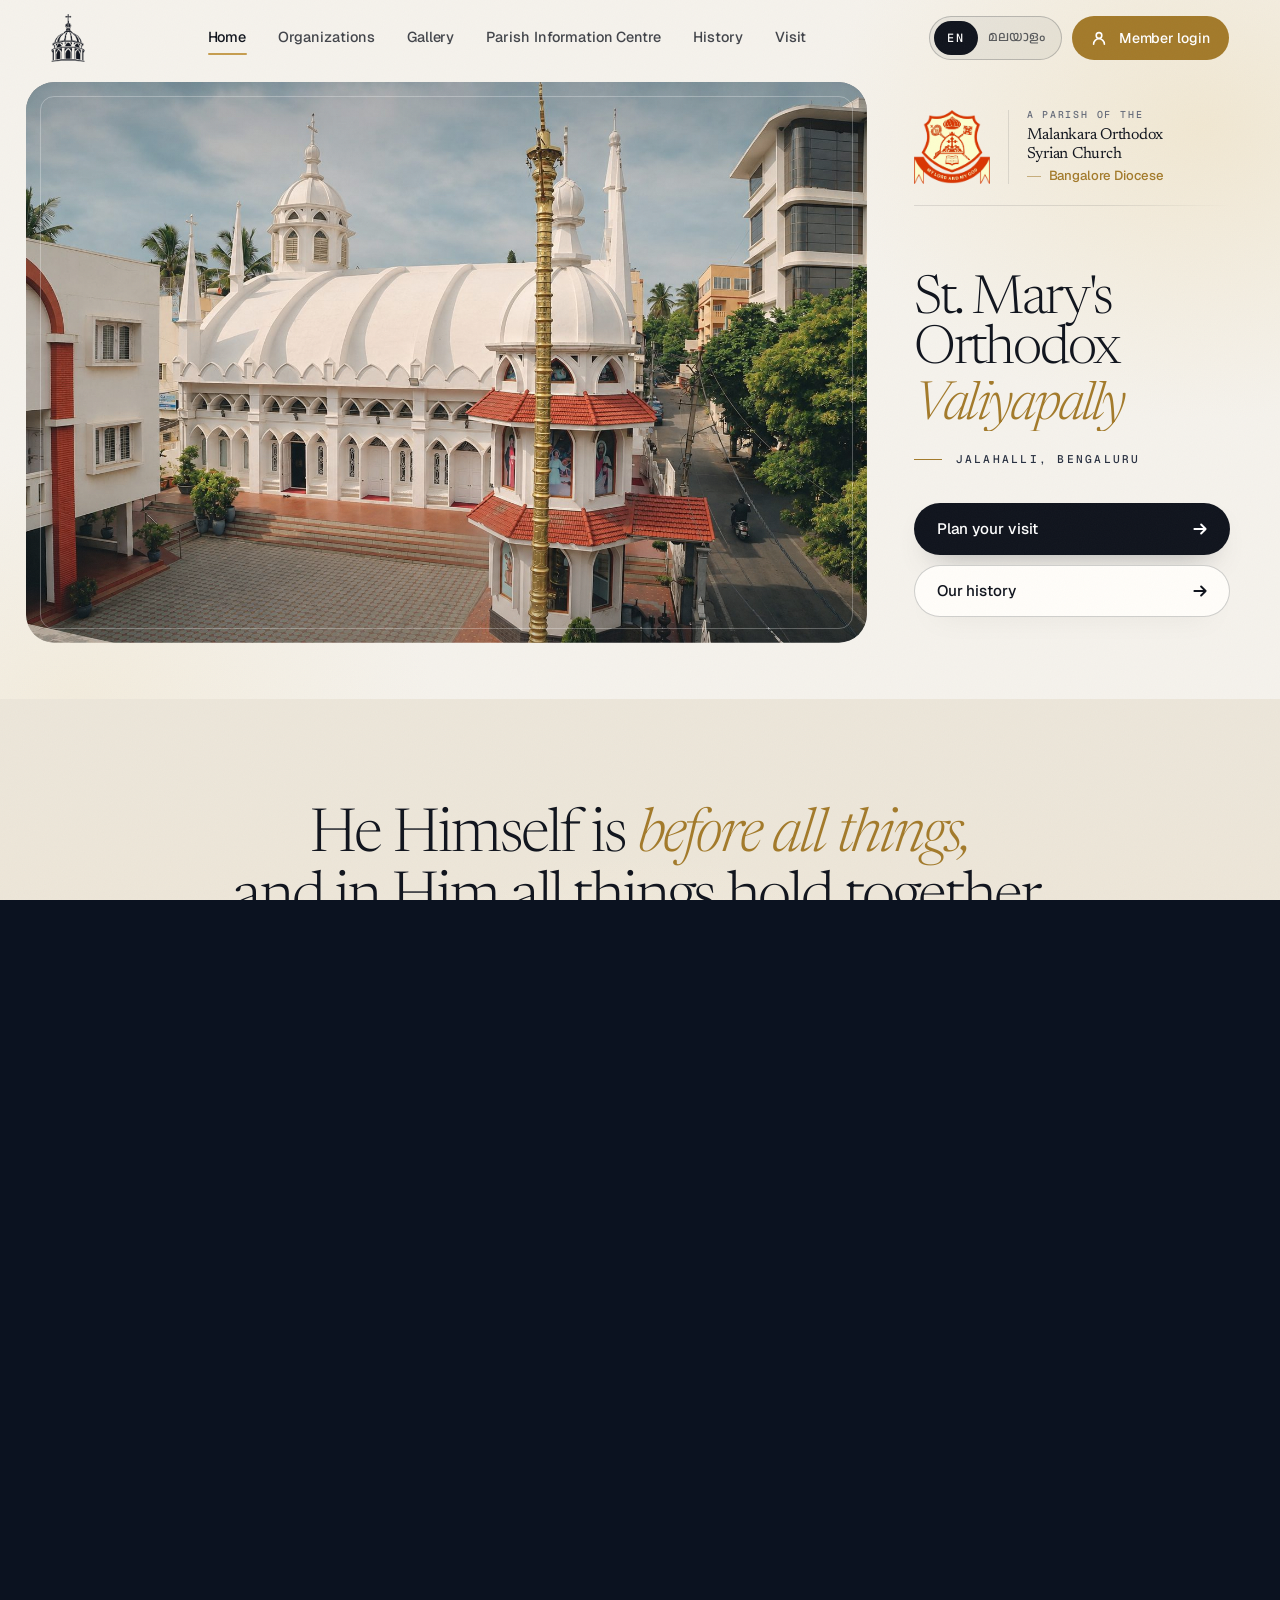
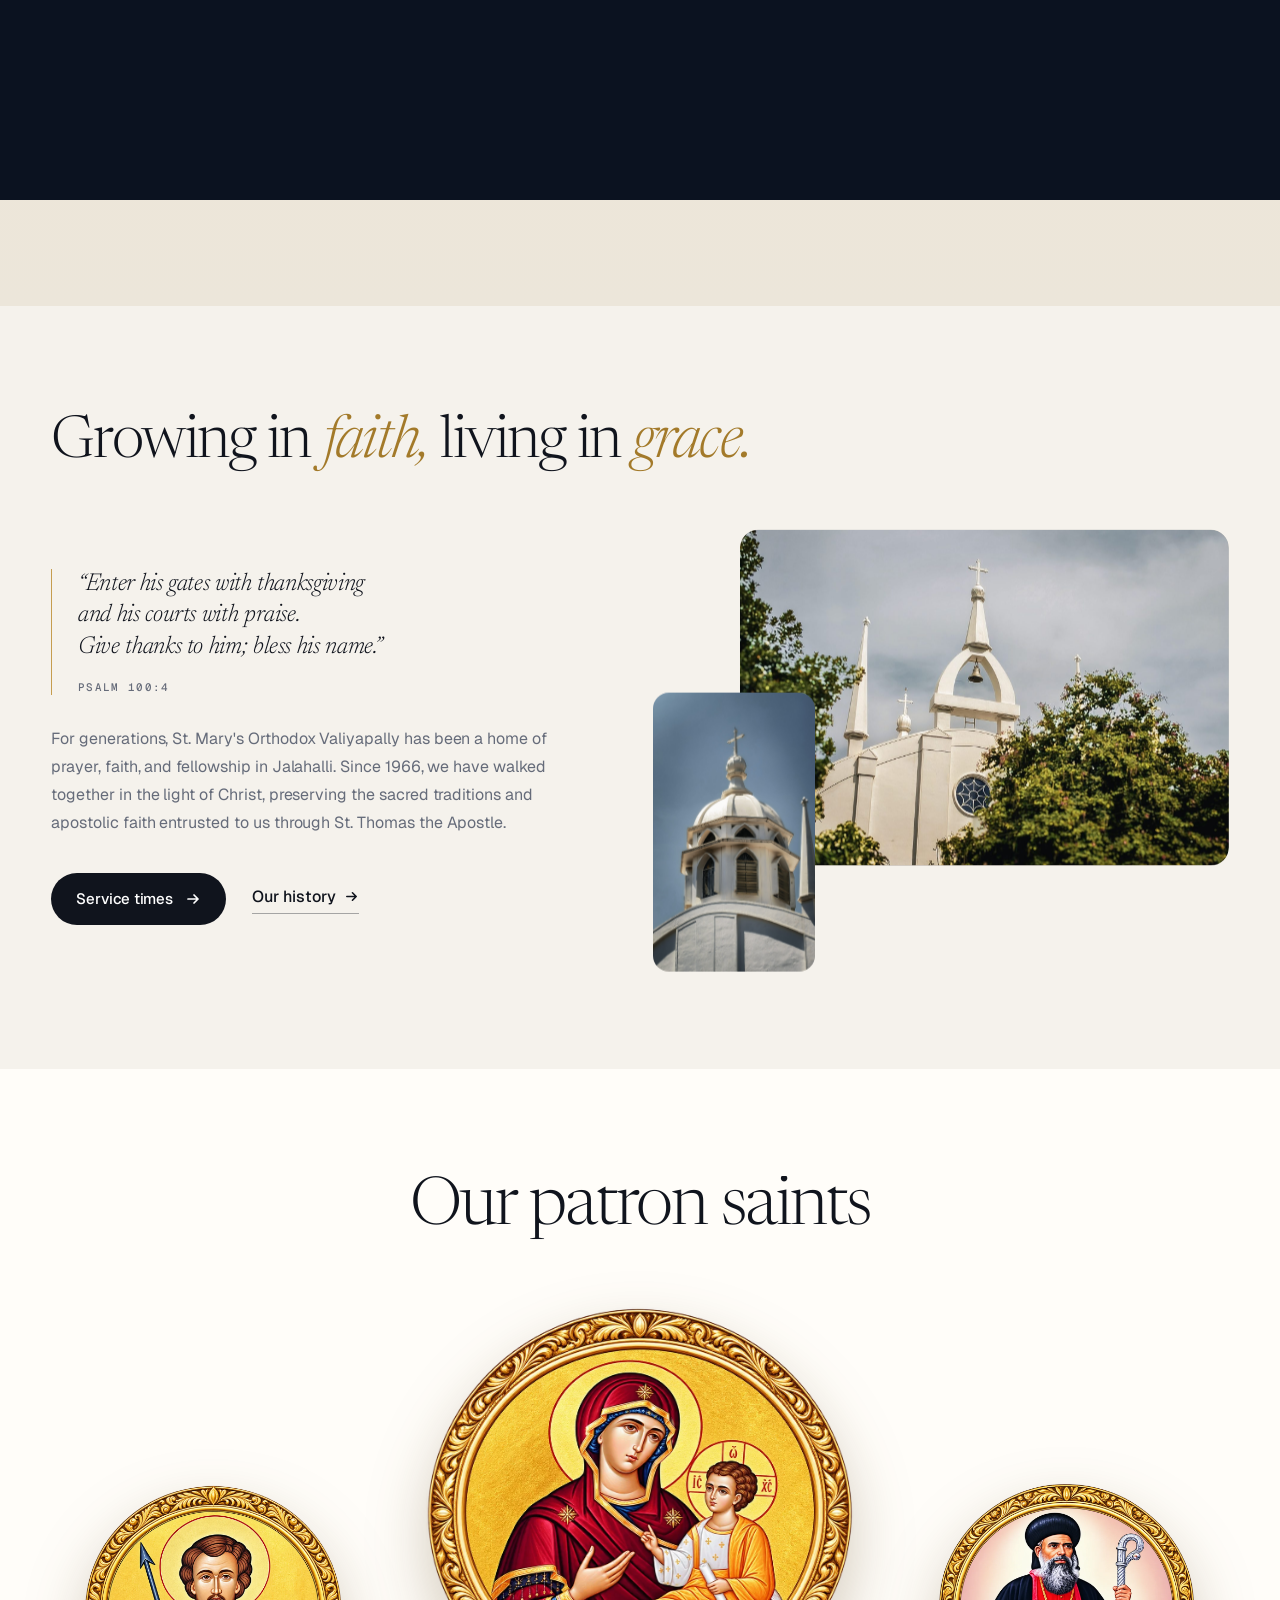
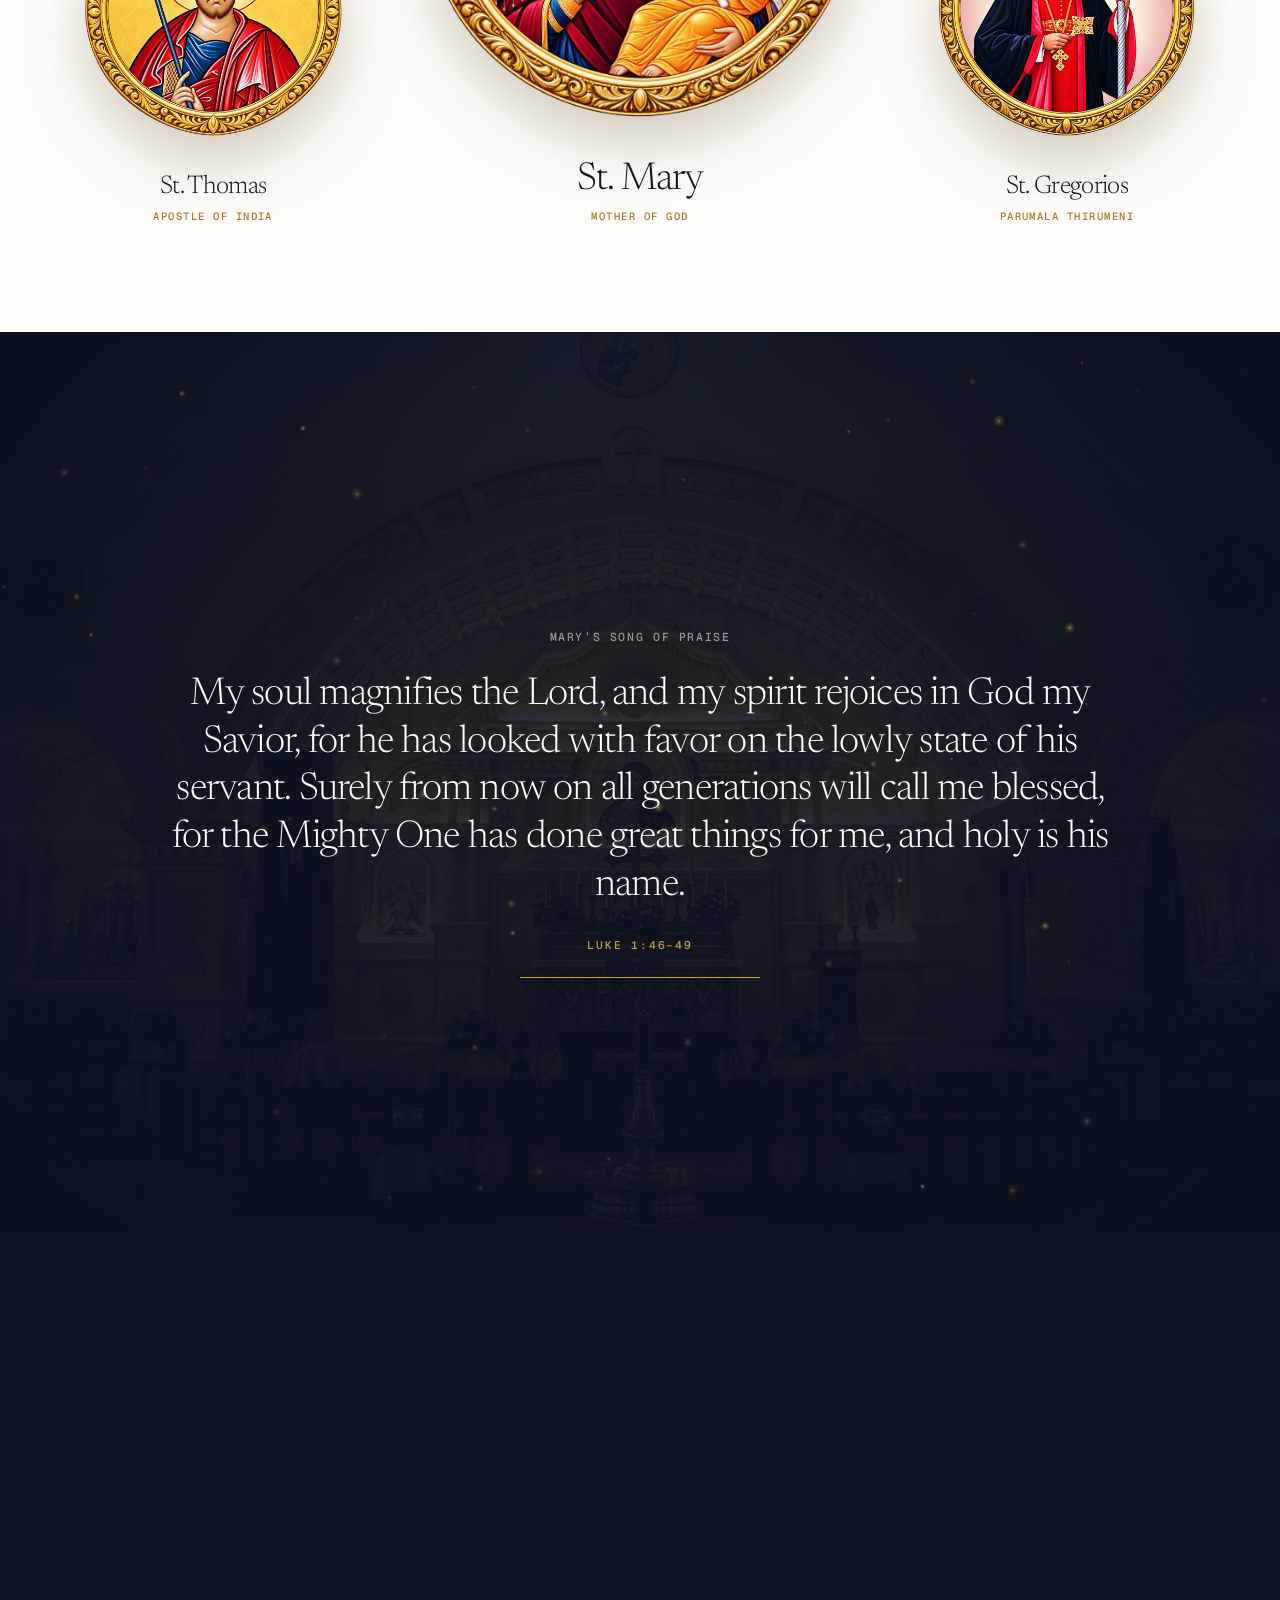
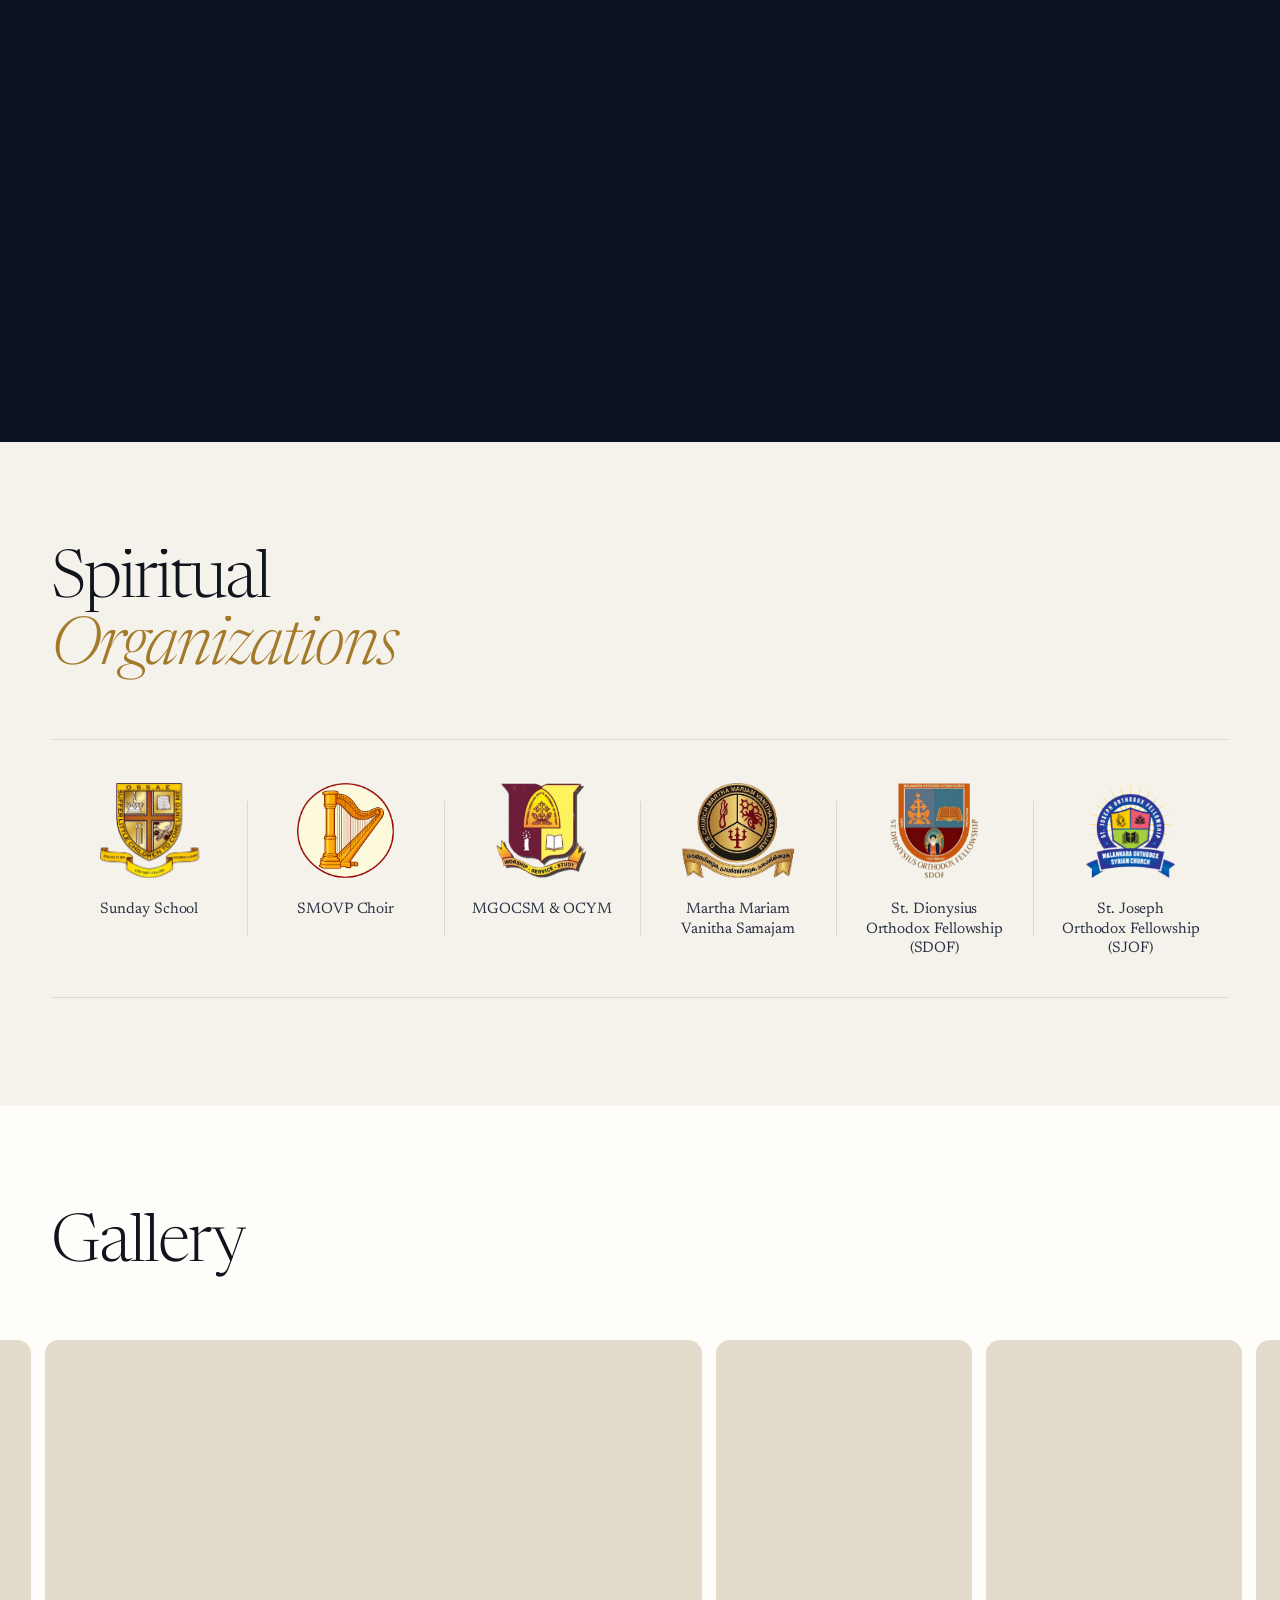
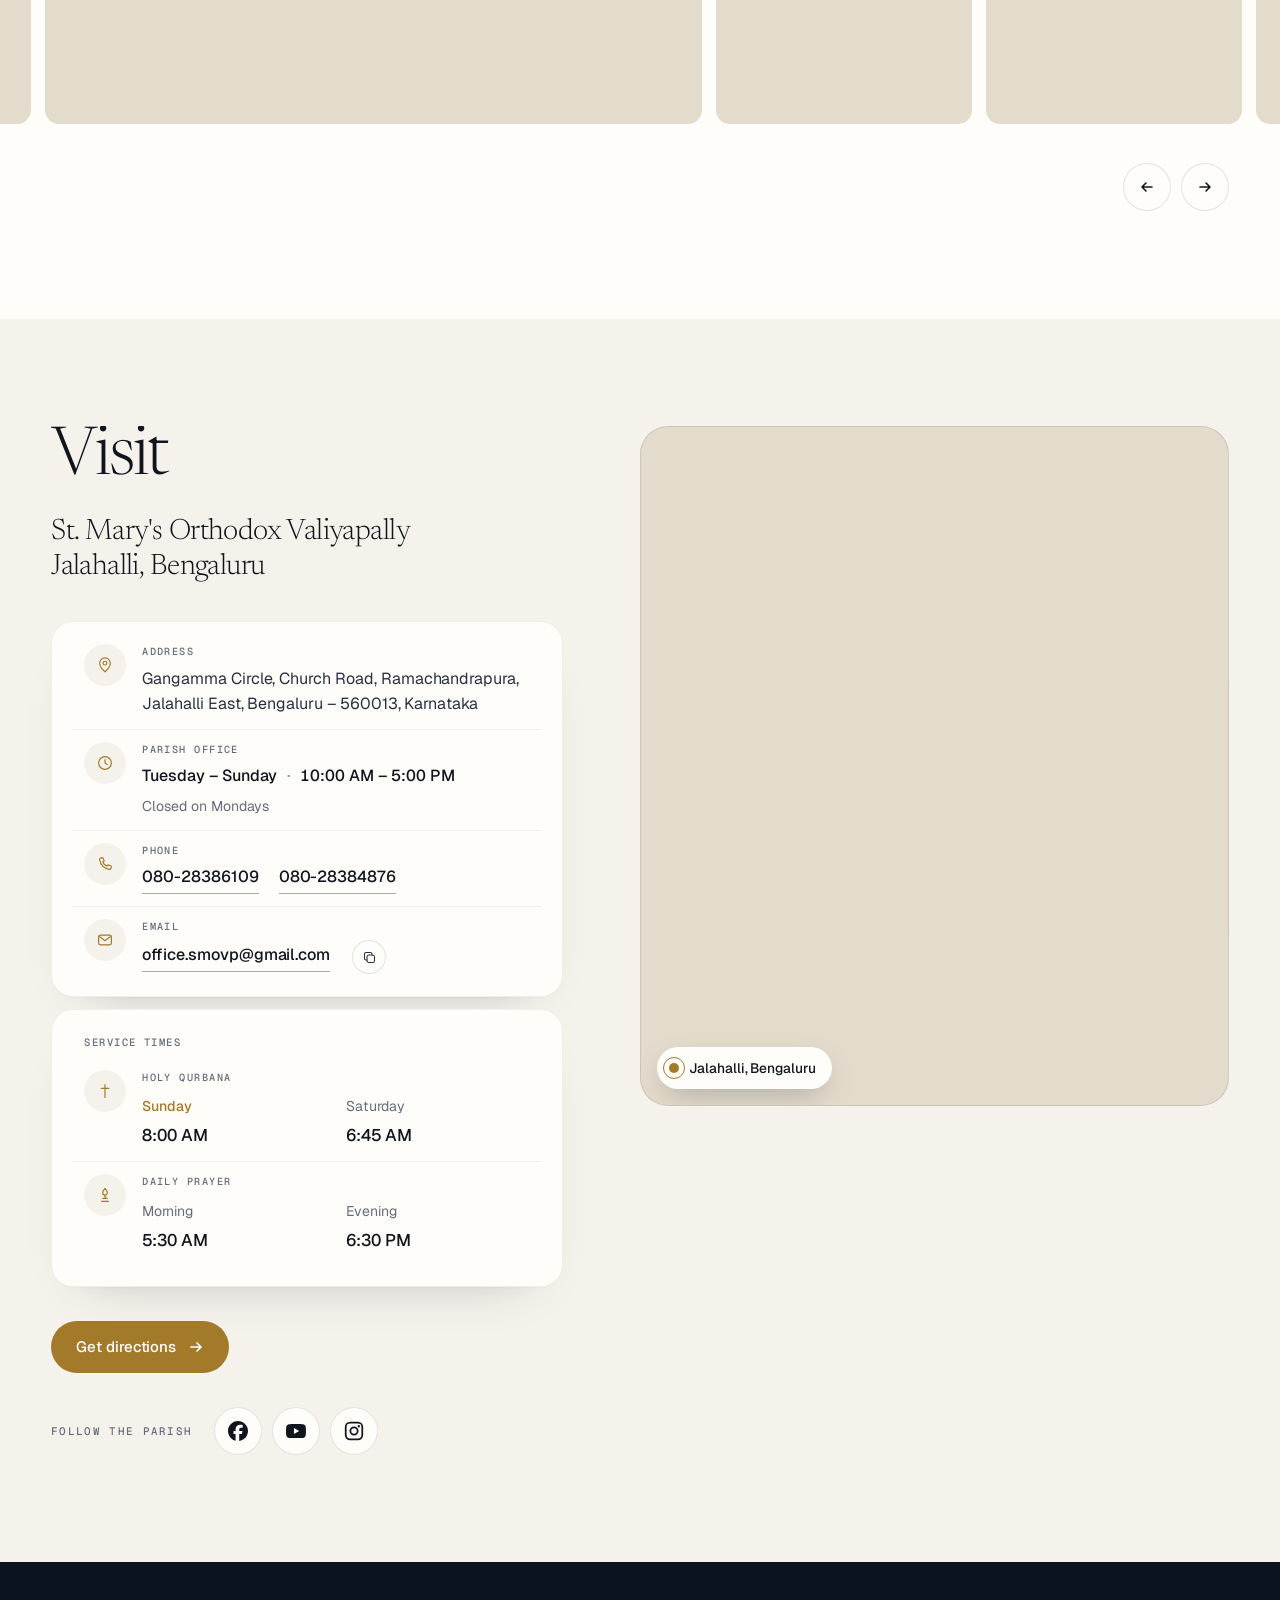
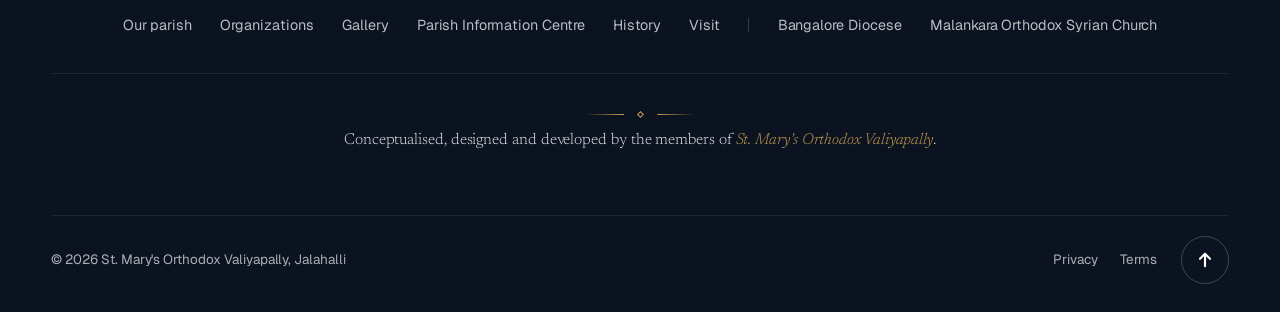
==== index.html @ e66a3d54 "Icons: remove the subtitle under Christ" ====
<!doctype html>
<!--
  ============================================================================
  ST MARY'S ORTHODOX VALIYAPALLY, JALAHALLI  ·  single-file website (v2)
  ============================================================================

  HOW TO EDIT THIS FILE  (search for the @EDIT tags below)

    @EDIT:TIMES         Service times are listed in the Visit section timetable.
    @EDIT:CONTACT       Address, email, map, social links (Visit section + menu).
    @EDIT:LINKS         Footer and gallery links (shown as labels for now: add an href to make one a link).
    @EDIT:PHOTOS        All photographs and icons live in images/. Swap a file or
                        change an <img src="images/...">.
    @EDIT:TRANSLATIONS  Malayalam text lives in the ML dictionary (DATA script).
                        English is written in the HTML. Translated elements carry
                        data-i18n="key".
    @EDIT:TEXT          Headlines, paragraphs and captions (in the HTML).

  LANGUAGE   EN default. The EN / ML switch swaps every [data-i18n] element and
             sets <html lang="ml">. Remembered in localStorage ("smv-lang").
  MOTION     All animation is disabled for visitors who set "reduce motion".
             Nothing on the page depends on motion.
  BACKUP     The previous design is kept as index.backup.html.
  ============================================================================
-->
<html lang="en">
<head>
<meta charset="utf-8">
<meta name="viewport" content="width=device-width, initial-scale=1, viewport-fit=cover">
<title>St. Mary's Orthodox Valiyapally, Jalahalli</title>
<meta name="description" content="St. Mary's Orthodox Valiyapally, Jalahalli, Bengaluru. A parish of the Malankara Orthodox Syrian Church, Bangalore Diocese. Service times, icons, patron saints, organizations, history and how to visit.">
<meta name="theme-color" content="#0b1220">
<meta name="apple-mobile-web-app-capable" content="yes">
<meta name="apple-mobile-web-app-status-bar-style" content="black-translucent">
<link rel="icon" href="favicon.ico?v=6" sizes="any">
<link rel="icon" href="images/favicon.svg?v=6" type="image/svg+xml">
<link rel="icon" href="images/favicon-32.png?v=6" type="image/png" sizes="32x32">
<link rel="icon" href="images/favicon.png?v=6" type="image/png" sizes="192x192">
<link rel="apple-touch-icon" href="images/apple-touch-icon.png?v=6" sizes="180x180">
<link rel="preload" as="image" href="images/hero.jpg" fetchpriority="high">
<link rel="preconnect" href="https://fonts.googleapis.com">
<link rel="preconnect" href="https://fonts.gstatic.com" crossorigin>
<!-- Fonts: Newsreader (display serif) · Geist (interface) · Geist Mono (labels) · Anek Malayalam -->
<link href="https://fonts.googleapis.com/css2?family=Newsreader:ital,opsz,wght@0,6..72,300..600;1,6..72,300..500&family=Geist:wght@300..700&family=Geist+Mono:wght@400;500&family=Anek+Malayalam:wght@300..600&display=swap" rel="stylesheet">
<script>
/* Before paint: JS + motion flags, saved language, safety net for the intro. */
(function () {
  var r = document.documentElement; r.classList.add('js');
  if (!matchMedia('(prefers-reduced-motion: reduce)').matches) r.classList.add('motion');
  if (matchMedia('(hover: hover) and (pointer: fine)').matches) r.classList.add('fine');
  try { if (localStorage.getItem('smv-lang') === 'ml') r.setAttribute('lang', 'ml'); } catch (e) {}
  try { if (sessionStorage.getItem('smv-seen') === '1') r.classList.add('seen'); } catch (e) {}
  setTimeout(function () { r.classList.add('loaded'); }, 3200);
})();
</script>
<style>
/* ==========================================================================
   1. TOKENS
   ========================================================================== */
:root{
  --paper:#f5f2ec; --paper-2:#ece6da; --paper-3:#e3dbcc; --card:#fffdf9;
  --ink:#10141d; --ink-2:#283041; --muted:#666c7a; --faint:#9298a4;
  --line:rgba(16,20,29,.11); --line-2:rgba(16,20,29,.06);
  --navy:#0e1726; --navy-2:#0b1220; --navy-3:#152238;
  --gold:#a37a2a; --gold-2:#c69d4f; --gold-3:#e8d3a1; --gold-4:#f4ead2;
  --serif:'Newsreader','Iowan Old Style',Georgia,serif;
  --sans:'Geist',system-ui,-apple-system,'Segoe UI',Roboto,sans-serif;
  --mono:'Geist Mono',ui-monospace,'SFMono-Regular',Menlo,monospace;
  --ml:'Anek Malayalam','Manjari','Noto Sans Malayalam',sans-serif;
  --g:clamp(20px,4vw,56px);
  --max:1320px;
  --sec:clamp(96px,11vw,160px);
  --r:18px; --r-lg:28px;
  --nav-h:76px;
  --dock-h:0px;
  --safe-b:env(safe-area-inset-bottom,0px);
  --out:cubic-bezier(.16,1,.3,1); --io:cubic-bezier(.77,0,.18,1); --spring:cubic-bezier(.34,1.56,.64,1); --soft:cubic-bezier(.4,0,.2,1);
}

/* ==========================================================================
   2. BASE
   ========================================================================== */
*,*::before,*::after{box-sizing:border-box}
html{-webkit-text-size-adjust:100%; -webkit-tap-highlight-color:transparent; scroll-padding-top:calc(var(--nav-h) + 16px)}
body{margin:0; background:var(--paper); color:var(--ink); font:400 1rem/1.62 var(--sans); letter-spacing:-.003em; -webkit-font-smoothing:antialiased; -moz-osx-font-smoothing:grayscale; text-rendering:optimizeLegibility; overflow-x:clip}
body::after{content:""; position:fixed; inset:0; z-index:900; pointer-events:none; opacity:.03;
  background-image:url("data:image/svg+xml;utf8,<svg xmlns='http://www.w3.org/2000/svg' width='180' height='180'><filter id='n'><feTurbulence type='fractalNoise' baseFrequency='.85' numOctaves='2' stitchTiles='stitch'/></filter><rect width='100%' height='100%' filter='url(%23n)'/></svg>")}
@media (max-width:860px), (pointer:coarse){ body::after{display:none} }
img{display:block; max-width:100%}
a{color:inherit; text-decoration:none}
button{font:inherit; color:inherit; -webkit-tap-highlight-color:transparent}
h1,h2,h3,h4,p,figure,blockquote,dl,dd{margin:0}
ul,ol{margin:0; padding:0; list-style:none}
:focus-visible{outline:2px solid var(--gold-2); outline-offset:4px; border-radius:8px}
::selection{background:var(--gold-3); color:var(--ink)}
.sr{position:absolute; width:1px; height:1px; overflow:hidden; clip:rect(0 0 0 0); white-space:nowrap}
.skip{position:fixed; left:16px; top:-80px; z-index:1000; background:var(--ink); color:#fff; padding:12px 18px; border-radius:12px; font-weight:500}
.skip:focus{top:16px}
.wrap{max-width:var(--max); margin:0 auto; padding:0 var(--g)}
.sec{padding:var(--sec) 0; position:relative; scroll-margin-top:var(--nav-h)}
@media (max-width:640px){ :root{--sec:76px} }
h1,h2,h3{text-wrap:balance} p{text-wrap:pretty}
html{scrollbar-width:thin; scrollbar-color:rgba(16,20,29,.28) transparent}
::-webkit-scrollbar{width:10px; height:10px}
::-webkit-scrollbar-thumb{background:rgba(16,20,29,.22); border-radius:10px; border:3px solid transparent; background-clip:padding-box}
::-webkit-scrollbar-track{background:transparent}

/* Malayalam */
html[lang="ml"] [data-i18n]{font-family:var(--ml); letter-spacing:0}
html[lang="ml"] .h2,html[lang="ml"] .statement,html[lang="ml"] .verse,html[lang="ml"] .hero-title,html[lang="ml"] .hh-title{font-family:var(--ml); font-weight:500; line-height:1.22; letter-spacing:-.005em}
html[lang="ml"] .h2{font-size:clamp(2rem,4.2vw,3.6rem)}
html[lang="ml"] .statement{font-size:clamp(1.8rem,4vw,3.4rem); max-width:26ch}
html[lang="ml"] p,html[lang="ml"] .btn{line-height:1.7}
html[lang="ml"] .eyebrow,html[lang="ml"] .mono-l{letter-spacing:0; text-transform:none; font-size:.92rem}

/* ==========================================================================
   3. TYPE
   ========================================================================== */
.eyebrow{display:inline-flex; align-items:center; gap:14px; font:500 .72rem/1 var(--mono); letter-spacing:.14em; text-transform:uppercase; color:var(--muted)}
.eyebrow .idx{color:var(--gold); font-feature-settings:"tnum"}
.eyebrow .idx::after{content:""; display:inline-block; width:28px; height:1px; margin-left:14px; vertical-align:middle; background:currentColor; opacity:.6; transform-origin:0 50%}
.motion .eyebrow.rv .idx::after{transform:scaleX(0); transition:transform 1.1s var(--out) .25s}
.motion .eyebrow.rv.in .idx::after{transform:none}
.mono-l{font:500 .7rem/1.2 var(--mono); letter-spacing:.14em; text-transform:uppercase}
.h2{font-family:var(--serif); font-weight:300; font-size:clamp(2.4rem,5.2vw,4.8rem); line-height:1; letter-spacing:-.03em; margin-top:22px; font-optical-sizing:auto}
.h2 em,.statement em{font-style:italic; font-weight:300; color:var(--gold)}
html[lang="ml"] .h2 em{font-style:normal}
html[lang="ml"] .side-of{display:none}
.lead{font-size:clamp(1.04rem,1.2vw,1.14rem); line-height:1.7; color:var(--muted); max-width:50ch}
.head{display:grid; grid-template-columns:1.2fr 1fr; gap:24px 72px; align-items:end; margin-bottom:clamp(44px,5vw,72px)}
@media (max-width:860px){ .head{grid-template-columns:1fr} }

/* masked lines */
.lines .ln{display:block; overflow:hidden; padding-bottom:.12em; margin-bottom:-.12em}
.lines .ln > span{display:block}
.motion .lines .ln > span{transform:translate3d(0,112%,0); transition:transform 1.25s var(--out); transition-delay:calc(var(--i,0) * .09s + var(--d,0s))}
.motion .lines.in .ln > span{transform:none}

/* ==========================================================================
   4. BUTTONS, LINKS, RIPPLE
   ========================================================================== */
.btn{position:relative; display:inline-flex; align-items:center; justify-content:center; gap:12px; height:52px; padding:0 24px; border-radius:999px; border:1px solid transparent; font:500 .94rem/1 var(--sans); letter-spacing:-.005em; cursor:pointer; white-space:nowrap; isolation:isolate; overflow:hidden; user-select:none; -webkit-user-select:none;
  transition:color .25s ease, border-color .25s ease, background-color .25s ease, box-shadow .3s ease, transform .2s ease}
.btn:focus-visible{outline:2px solid var(--gold); outline-offset:3px}
.btn:active{transform:translateY(1px)}
.btn .ar{position:relative; width:16px; height:16px; flex:none}
.btn .ar svg{position:absolute; inset:0; width:16px; height:16px; fill:none; stroke:currentColor; stroke-width:1.7; stroke-linecap:round; stroke-linejoin:round; transition:transform .3s ease}
.btn .ar svg + svg{display:none}
.fine .btn:hover .ar svg{transform:translateX(3px)}
.btn-ink{background:var(--ink); color:#fff}
.fine .btn-ink:hover{background:#262c39}
.btn-gold{background:var(--gold); color:#fff}
.fine .btn-gold:hover{background:#8f6a22}
.btn-line{border-color:rgba(16,20,29,.2); color:var(--ink)}
.fine .btn-line:hover{border-color:var(--ink); background:rgba(16,20,29,.04)}
.btn-glass{background:rgba(255,255,255,.1); border-color:rgba(255,255,255,.3); color:#fff}
.fine .btn-glass:hover{background:rgba(255,255,255,.18); border-color:rgba(255,255,255,.55)}
.btn-white{background:#fff; color:var(--ink)}
.fine .btn-white:hover{background:#efe9df}
.ico{width:16px; height:16px; fill:none; stroke:currentColor; stroke-width:1.6; stroke-linecap:round; stroke-linejoin:round; flex:none}
.link{position:relative; display:inline-flex; align-items:center; gap:8px; font-weight:500; padding-bottom:4px}
.link::after{content:""; position:absolute; left:0; right:0; bottom:0; height:1px; background:currentColor; opacity:.35; transition:opacity .4s}
.link::before{content:""; position:absolute; left:0; right:0; bottom:0; height:1px; background:currentColor; transform:scaleX(0); transform-origin:100% 50%; transition:transform .65s var(--out); z-index:1}
.fine .link:hover::before{transform:scaleX(1); transform-origin:0 50%}
.link svg{width:15px; height:15px; fill:none; stroke:currentColor; stroke-width:1.7; stroke-linecap:round; stroke-linejoin:round; transition:transform .5s var(--out)}
.fine .link:hover svg{transform:translateX(4px)}
/* touch ripple */
.rip{position:absolute; left:0; top:0; width:12px; height:12px; margin:-6px 0 0 -6px; border-radius:50%; background:currentColor; opacity:.22; pointer-events:none; z-index:0; animation:rip .7s var(--out) forwards}
@keyframes rip{to{transform:scale(var(--rs,30)); opacity:0}}

/* ==========================================================================
   5. REVEALS
   ========================================================================== */
.motion .rv{opacity:0; transform:translate3d(0,28px,0); transition:opacity 1s var(--out), transform 1.2s var(--out); transition-delay:var(--d,0s)}
.motion .rv.in{opacity:1; transform:none}
.motion .ri{clip-path:inset(14% 8% 0 8% round var(--r)); transition:clip-path 1.6s var(--io); transition-delay:var(--d,0s)}
.motion .ri img{transform:scale(1.22); transition:transform 2s var(--out); transition-delay:var(--d,0s)}
.motion .ri.in{clip-path:inset(0 0 0 0 round var(--r))}
.motion .ri.in img{transform:none}

/* ==========================================================================
   6. INTRO  (logo, counter, curtain lifts with a curved edge)
   ========================================================================== */
.intro{display:none}
.motion .intro{display:grid; place-items:center; position:fixed; inset:0; z-index:950; color:#fff; background:var(--navy-2); transition:transform 1.15s var(--io), border-radius 1.15s var(--io); border-radius:0 0 0 0 / 0 0 0 0}
.seen .intro{display:none !important}
.intro.out,.motion.loaded .intro{transform:translateY(-104%); border-radius:0 0 50% 50% / 0 0 14vh 14vh; pointer-events:none}
.intro.gone{display:none}
.in-box{display:grid; justify-items:center; gap:28px; width:min(300px,62vw); transition:opacity .5s var(--out), transform .9s var(--io)}
.intro.out .in-box,.loaded .intro .in-box{opacity:0; transform:translateY(-40px)}
.in-box img{width:100%; height:auto; opacity:0; transform:translateY(14px); animation:inLogo 1.1s var(--out) .1s forwards}
@keyframes inLogo{to{opacity:1; transform:none; filter:none}}
.in-meta{display:flex; justify-content:space-between; width:100%; font:500 .7rem/1 var(--mono); letter-spacing:.16em; text-transform:uppercase; color:rgba(255,255,255,.5)}
.in-bar{position:relative; width:100%; height:1px; background:rgba(255,255,255,.14); overflow:hidden}
.in-bar i{position:absolute; inset:0; background:var(--gold-2); transform-origin:0 50%; transform:scaleX(var(--ip,0))}

/* ==========================================================================
   7. TOP NAV
   ========================================================================== */
.nav{position:fixed; inset:0 0 auto 0; z-index:200; height:var(--nav-h); color:#fff; transition:transform .75s var(--io), color .5s var(--out)}
.nav-bg{position:absolute; inset:0; background:rgba(245,242,236,.78); backdrop-filter:blur(14px) saturate(1.5); -webkit-backdrop-filter:blur(14px) saturate(1.5); box-shadow:0 1px 0 var(--line); opacity:0; transition:opacity .5s var(--out), background-color .5s var(--out), box-shadow .5s}
.nav.solid{color:var(--ink)} .nav.solid .nav-bg{opacity:1}
.nav.solid.bare .nav-bg{opacity:0; box-shadow:none}
.nav.dark{color:#fff} .nav.dark .nav-bg{opacity:1; background:rgba(11,18,32,.72); box-shadow:0 1px 0 rgba(255,255,255,.07)}
.nav.hide{transform:translateY(-102%)}
.nav::after{content:""; position:absolute; inset:0 0 -40px; z-index:-1; pointer-events:none; background:linear-gradient(180deg,rgba(6,10,18,.5),rgba(6,10,18,0)); transition:opacity .5s}
.nav.solid::after,.nav.dark::after{opacity:0}
.nav-in{position:relative; max-width:1680px; height:100%; margin:0 auto; padding:0 var(--g); display:flex; align-items:center; justify-content:space-between; gap:24px}
.brand{position:relative; display:block; line-height:0; flex:none}
.brand img{height:46px; width:auto; transition:opacity .5s var(--out), transform .8s var(--out)}
.fine .brand:hover img{transform:scale(1.03)}
.brand .lg-dark{position:absolute; left:0; top:0; opacity:0}
.nav.solid .brand .lg-dark{opacity:1} .nav.solid .brand .lg-light{opacity:0}
.links{position:relative; display:flex; align-items:center; gap:4px; height:46px}
.links a{position:relative; display:flex; align-items:center; height:100%; padding:0 14px; font-size:.9rem; font-weight:500; opacity:.78; transition:opacity .3s; white-space:nowrap}
.links a:hover,.links a.active{opacity:1}
.links .bar{position:absolute; bottom:6px; height:2px; border-radius:2px; background:var(--gold-2); left:0; width:0; opacity:0; transition:left .6s var(--out), width .6s var(--out), opacity .4s; pointer-events:none}
.links .bar.on{opacity:1}
.nav-cta{display:flex; align-items:center; gap:10px}
.nav .btn{height:44px; padding:0 18px; font-size:.88rem}
.nav:not(.solid) .btn-line{border-color:rgba(255,255,255,.4); color:#fff; --fill:#fff}
.fine .nav:not(.solid) .btn-line:hover{color:var(--ink)}
.nav:not(.solid):not(.dark) .btn-gold{background:rgba(255,255,255,.14); border-color:rgba(255,255,255,.35); backdrop-filter:blur(12px); -webkit-backdrop-filter:blur(12px); --fill:#fff}
.fine .nav:not(.solid):not(.dark) .btn-gold:hover{color:var(--ink)}
/* language switch */
.lang{position:relative; display:inline-flex; height:44px; padding:4px; border-radius:999px; border:1px solid color-mix(in srgb,currentColor 22%,transparent); background:color-mix(in srgb,currentColor 5%,transparent); isolation:isolate; flex:none}
.lang button{position:relative; z-index:1; min-width:44px; padding:0 12px; border:0; background:none; border-radius:999px; cursor:pointer; font:500 .74rem/1 var(--mono); letter-spacing:.1em; opacity:.66; transition:opacity .3s, color .4s}
.lang button[aria-pressed="true"]{opacity:1; color:#fff}
.lang button.ml{font-family:var(--ml); letter-spacing:0; font-size:.86rem; padding:0 12px 0 10px}
.lang i{position:absolute; top:4px; bottom:4px; left:var(--tl,4px); width:var(--tw,44px); border-radius:999px; background:var(--ink); transition:left .55s var(--spring), width .55s var(--spring)}
.nav:not(.solid) .lang i,.sheet .lang i{background:var(--gold)}
.menu-btn{display:none; width:44px; height:44px; border-radius:50%; border:1px solid color-mix(in srgb,currentColor 30%,transparent); background:none; cursor:pointer; position:relative; flex:none}
.menu-btn i,.menu-btn i::before{position:absolute; left:50%; width:16px; height:1.5px; background:currentColor; margin-left:-8px; transition:transform .5s var(--out), top .5s var(--out)}
.menu-btn i{top:18px} .menu-btn i::before{content:""; top:6px; left:0; margin:0}
.mb-t{display:none}
.sheet-open .menu-btn i{top:21px; transform:rotate(45deg)} .sheet-open .menu-btn i::before{top:0; transform:rotate(-90deg)}
.prog{position:fixed; left:0; top:0; z-index:210; height:2px; width:100%; background:var(--gold-2); transform-origin:0 50%; transform:scaleX(0); pointer-events:none}
@media (max-width:1080px){ .links{display:none} .menu-btn{display:block} }

/* ==========================================================================
   8. MOBILE DOCK  (app-style tab bar) + SHEET MENU
   ========================================================================== */
.dock{display:none}
@media (max-width:760px){
  :root{--nav-h:62px; --dock-h:0px}
  .brand img{height:34px}
  .nav .nav-login{display:none !important}
  .dock{display:none !important}
  /* the More pill: same height and glass as the language switch beside it */
  .menu-btn{display:inline-flex; align-items:center; width:auto; height:38px; padding:0 15px 0 38px; border-radius:999px; border:1px solid color-mix(in srgb,currentColor 22%,transparent); background:color-mix(in srgb,currentColor 7%,transparent); color:inherit; transition:background-color .3s, border-color .3s, transform .2s}
  .menu-btn:active{transform:scale(.96)}
  .menu-btn i{left:14px; margin-left:0; top:15px; width:15px} .menu-btn i::before{width:10px}
  .sheet-open .menu-btn i{top:18px} .sheet-open .menu-btn i::before{width:15px}
  .mb-t{display:block; font:500 .74rem/1 var(--sans); letter-spacing:.02em}
  html[lang="ml"] .mb-t{font-family:var(--ml); font-size:.8rem}
  .nav-cta{gap:8px}
  .hs-acts .hs-hist{display:none}
  .hs-acts .hs-login{display:inline-flex}
  .hs-login .ico{width:18px; height:18px}
  .nav .lang{height:38px; padding:3px} .nav .lang button{min-width:38px; padding:0 9px} .nav .lang i{top:3px; bottom:3px}
  .dock{position:fixed; left:10px; right:10px; bottom:calc(10px + var(--safe-b)); z-index:220; display:grid; grid-template-columns:repeat(5,1fr); height:62px; padding:5px; border-radius:22px; color:#fff;
    background:rgba(11,18,32,.84); border:1px solid rgba(255,255,255,.08); box-shadow:0 20px 50px -18px rgba(0,0,0,.6), inset 0 1px 0 rgba(255,255,255,.06); 
    transition:transform .7s var(--io), opacity .5s}
  .dock{background:rgba(11,18,32,.96)}
  .nav-bg{backdrop-filter:none; -webkit-backdrop-filter:none; background:rgba(245,242,236,.97)}
  .nav.dark .nav-bg{background:rgba(11,18,32,.97)}
  .motion .hero-media{animation:none}
  .motion .dock{transform:translateY(140%)}
  .motion.loaded .dock{transform:none; transition-delay:.9s}
  .lb-open .dock,.motion.loaded.lb-open .dock{transform:translateY(140%); transition-delay:0s}
  .dock a,.dock button{position:relative; z-index:1; display:grid; place-items:center; align-content:center; gap:3px; border:0; background:none; border-radius:17px; cursor:pointer; overflow:hidden; color:rgba(255,255,255,.62); transition:color .4s, scale .3s var(--spring)}
  .dock a:active,.dock button:active{scale:.9}
  .dock svg{width:22px; height:22px; fill:none; stroke:currentColor; stroke-width:1.6; stroke-linecap:round; stroke-linejoin:round; transition:transform .5s var(--spring)}
  .dock span{font:500 .62rem/1 var(--sans); letter-spacing:.01em}
  html[lang="ml"] .dock span{font-size:.66rem}
  .dock .on{color:#fff} .dock .on svg{transform:translateY(-1px) scale(1.06); color:var(--gold-3)}
  .dock-ind{position:absolute; z-index:0; top:5px; bottom:5px; left:var(--dl,5px); width:var(--dw,20%); border-radius:17px; background:rgba(255,255,255,.1); transition:left .55s var(--spring), width .55s var(--spring)}
}
/* sheet: bottom sheet on phones, side panel on tablets */
.scrim{position:fixed; inset:0; z-index:300; background:rgba(6,10,18,.5); backdrop-filter:blur(4px); -webkit-backdrop-filter:blur(4px); opacity:0; visibility:hidden; transition:opacity .5s var(--out), visibility 0s .5s}
.sheet-open .scrim{opacity:1; visibility:visible; transition:opacity .5s var(--out)}
.sheet{position:fixed; z-index:310; right:12px; top:12px; bottom:12px; width:min(440px,calc(100% - 24px)); display:flex; flex-direction:column; border-radius:26px; background:var(--navy-2); color:#fff; overflow:hidden; box-shadow:0 40px 80px -30px rgba(0,0,0,.6);
  transform:translateX(calc(100% + 24px)); visibility:hidden; transition:transform .75s var(--io), visibility 0s .75s}
.sheet-open .sheet{transform:none; visibility:visible; transition:transform .75s var(--io)}
.sh-grab{display:none}
.sh-head{display:flex; justify-content:space-between; align-items:center; padding:22px 22px 8px 26px}
.sh-head img{height:38px; width:auto}
.sh-x{width:44px; height:44px; border-radius:50%; border:1px solid rgba(255,255,255,.18); background:none; color:#fff; cursor:pointer; display:grid; place-items:center; transition:background-color .3s, transform .5s var(--spring)}
.sh-x:hover{background:rgba(255,255,255,.1)}
.sh-x svg{width:16px; height:16px; stroke:currentColor; stroke-width:1.7; fill:none; stroke-linecap:round}
.sh-body{flex:1; overflow:auto; overscroll-behavior:contain; padding:10px 26px 26px; display:flex; flex-direction:column; justify-content:space-between; gap:28px}
.sh-links li{border-bottom:1px solid rgba(255,255,255,.08); overflow:hidden}
.sh-links a{display:flex; align-items:baseline; gap:16px; padding:15px 0; font:300 clamp(1.7rem,7vw,2.3rem)/1.05 var(--serif); letter-spacing:-.02em; transform:translateY(105%); transition:transform .9s var(--out), color .3s; transition-delay:calc(var(--i) * 45ms + .15s)}
.sh-links a small{font:500 .66rem/1 var(--mono); letter-spacing:.12em; color:var(--gold-2); min-width:22px}
.sh-links a .go{margin-left:auto; width:18px; height:18px; opacity:.4; transition:transform .5s var(--out), opacity .3s}
.sh-links a:hover .go,.sh-links a:active .go{opacity:1; transform:translateX(4px)}
.sh-links a:active{color:var(--gold-3)}
html[lang="ml"] .sh-links a{font-family:var(--ml); font-weight:500; font-size:clamp(1.4rem,6vw,1.9rem)}
.sheet-open .sh-links a{transform:none}
.sh-foot{display:grid; gap:18px; opacity:0; transform:translateY(16px); transition:opacity .6s var(--out) .45s, transform .8s var(--out) .45s}
.sheet-open .sh-foot{opacity:1; transform:none}
.sh-row{display:flex; flex-wrap:wrap; gap:10px; align-items:center}
.sh-addr{font-size:.88rem; color:rgba(255,255,255,.55)}
.sh-soc{display:flex; gap:8px}
.sh-soc a{width:44px; height:44px; border-radius:50%; border:1px solid rgba(255,255,255,.16); display:grid; place-items:center; transition:background-color .3s, color .3s}
.sh-soc a:hover{background:#fff; color:var(--ink)}
.sh-soc svg{width:18px; height:18px; fill:none; stroke:currentColor; stroke-width:1.6; stroke-linecap:round; stroke-linejoin:round}
.sheet .lang{color:#fff}
@media (max-width:760px){
  .sheet{left:0; right:0; top:auto; bottom:0; width:auto; max-height:88svh; border-radius:28px 28px 0 0; padding-bottom:var(--safe-b); transform:translateY(100%); transition:transform .38s cubic-bezier(.4,0,.2,1), visibility 0s .38s}
  .sheet-open .sheet{transform:translateY(var(--drag,0px)); transition:transform .48s cubic-bezier(.22,1,.36,1)}
  /* calm contents: a short fade and a small rise, no line-by-line jump */
  .sh-links a{transform:none; opacity:0; translate:0 10px; transition:opacity .35s var(--out), translate .45s var(--out), color .3s; transition-delay:calc(var(--i) * 25ms + .12s)}
  .sheet-open .sh-links a{opacity:1; translate:0 0}
  .sh-foot{transform:none; translate:0 8px; transition:opacity .35s var(--out) .25s, translate .45s var(--out) .25s}
  .sheet-open .sh-foot{translate:0 0}
  .sheet.dragging{transition:none !important}
  .sh-grab{display:block; width:44px; height:5px; border-radius:5px; background:rgba(255,255,255,.22); margin:10px auto 0}
  .sh-head{padding:12px 20px 4px 22px}
  .sh-body{padding:4px 22px 22px}
  .sh-links a{padding:13px 0}
}

/* ==========================================================================
   9. HERO  (desktop: the whole photograph, never cropped, as a rounded card that
            fits the first screen, with the name panel and two buttons beside it.
            Phones: the photo fills the screen and the name sits over it.)
   If you change the photo, set --ar on .hero-row to its width / height.
   ========================================================================== */
.hero-wrap{position:relative; isolation:isolate; overflow:hidden; padding:calc(var(--nav-h) + 6px) clamp(12px,2vw,28px) clamp(40px,4.4vw,72px);
  background:radial-gradient(42% 60% at 94% 18%,rgba(232,211,161,.34),rgba(232,211,161,0) 70%), radial-gradient(40% 50% at 6% 100%,rgba(232,211,161,.2),rgba(232,211,161,0) 70%), var(--paper)}
.hero-row{--ar:1.5; --side:clamp(340px,29vw,480px); --gap:clamp(14px,1.3vw,20px); --peek:clamp(52px,7vh,90px); position:relative; display:flex; align-items:stretch; gap:var(--gap); max-width:1680px; margin:0 auto}
.hero-card{position:relative; flex:none; margin:0; aspect-ratio:var(--ar); color:#fff;
  width:min(calc(min(100vw - 2 * clamp(12px,2vw,28px), 1680px) - var(--side) - var(--gap)), calc((100vh - var(--nav-h) - 6px - var(--peek)) * var(--ar)));
  width:min(calc(min(100vw - 2 * clamp(12px,2vw,28px), 1680px) - var(--side) - var(--gap)), calc((100svh - var(--nav-h) - 6px - var(--peek)) * var(--ar)))}
@media (min-width:1001px){ .hero-side{min-width:var(--side)} }
.hero-frame{position:absolute; inset:0; overflow:hidden; isolation:isolate; border-radius:var(--r-lg); background:var(--navy-2); box-shadow:0 60px 100px -60px rgba(16,20,29,.6)}
.motion .hero-frame{clip-path:inset(100% 0 0 0 round var(--r-lg)); transition:clip-path 1.6s var(--io) .1s}
.motion.loaded .hero-frame{clip-path:inset(0 0 0 0 round var(--r-lg))}
.hero-frame::before{content:""; position:absolute; inset:clamp(10px,1.1vw,16px); z-index:2; pointer-events:none; border-radius:calc(var(--r-lg) - clamp(10px,1.1vw,16px)); border:1px solid rgba(255,255,255,.28); transition:border-color .8s var(--out)}
.fine .hero-frame:hover::before{border-color:rgba(232,211,161,.6)}
.hero-media{position:absolute; inset:0; z-index:-2}
.hero-media img{width:100%; height:100%; object-fit:cover}
.motion .hero-media img{transform:scale(1.16); filter:brightness(.75); transition:transform 2.6s var(--out) .15s, filter 2s var(--out) .15s}
.motion.loaded .hero-media img{transform:none; filter:none}
.motion .hero-media{animation:drift 28s ease-in-out 2.6s infinite alternate}
@keyframes drift{from{transform:none} to{transform:scale(1.045) translate(-.8%,-.6%)}}
.hero-shade{position:absolute; inset:0; z-index:-1; pointer-events:none; background:linear-gradient(180deg,rgba(6,10,18,.12),rgba(6,10,18,0) 22%,rgba(6,10,18,0) 72%,rgba(6,10,18,.22))}
.hero-light{position:absolute; inset:0; z-index:-1; pointer-events:none; mix-blend-mode:soft-light; opacity:0; transition:opacity .8s var(--out); background:radial-gradient(34% 46% at var(--lx,50%) var(--ly,40%),rgba(255,236,200,.8),rgba(255,236,200,0) 70%)}
.fine .hero-frame:hover .hero-light{opacity:1}

/* the name panel beside the photo */
.hero-side{flex:1; min-width:0; display:flex; flex-direction:column; gap:var(--gap)}
.hs-card{flex:1; container-type:inline-size; position:relative; display:flex; flex-direction:column; justify-content:space-between; gap:32px; padding:clamp(8px,.9vw,14px) clamp(6px,1.2vw,20px) 6px clamp(14px,2.2vw,36px); color:var(--ink)}
.hs-card::before{content:""; position:absolute; left:clamp(14px,2.2vw,36px); top:clamp(8px,.9vw,14px); width:44px; height:2px; border-radius:2px; background:var(--gold)}
.hs-card::after{content:""; position:absolute; left:0; top:6%; bottom:6%; width:1px; background:linear-gradient(180deg,rgba(163,122,42,0),rgba(163,122,42,.45) 30%,rgba(163,122,42,.45) 70%,rgba(163,122,42,0))}
.motion .hs-card::after{transform:scaleY(0); transition:transform 1.6s var(--io) .5s} .motion.loaded .hs-card::after{transform:none}
.hs-name{display:grid; gap:clamp(14px,1.4vw,20px); padding-top:clamp(28px,2.8vw,42px)}
.hero-title{font-family:var(--serif); font-weight:300; font-size:clamp(2.2rem,14.6cqw,4rem); line-height:.98; letter-spacing:-.035em; color:var(--ink)}
.hero-title .ln{display:block; overflow:hidden; padding:.1em .04em .12em 0; margin:-.1em 0 -.12em}
.hero-title .ln > span{display:inline-block}
.hero-title .ln:last-child > span{color:var(--gold)}
html:not([lang="ml"]) .hero-title .ln:last-child > span{font-style:italic}
html[lang="ml"] .hero-title{font-size:clamp(1.6rem,9.4cqw,2.6rem); line-height:1.25; font-weight:600}
.hs-place{display:flex; align-items:center; gap:14px; color:var(--ink-2); letter-spacing:.22em}
.hs-place::before{content:""; width:28px; height:1px; background:var(--gold)}
.hs-place .pin{width:15px; height:15px; stroke:var(--gold)}
html[lang="ml"] .hs-place{font-family:var(--ml)}
.hs-church{display:flex; align-items:center; gap:clamp(14px,1.4vw,20px); padding-top:clamp(20px,2.2vw,28px); border-top:1px solid var(--line)}
.hs-emblem{flex:none; width:clamp(66px,20cqw,90px); height:auto; filter:drop-shadow(0 6px 10px rgba(120,85,20,.16))}
.side-of{color:var(--muted)}
.side-church{font:400 clamp(1.05rem,5cqw,1.3rem)/1.2 var(--serif); letter-spacing:-.015em; margin-top:6px; color:var(--ink)}
html[lang="ml"] .side-church{font-family:var(--ml); font-weight:500; font-size:clamp(.98rem,4.6cqw,1.15rem); line-height:1.4}
.side-dio{font-size:.92rem; font-weight:500; color:var(--gold); margin-top:4px}
.hs-login{display:none}
.hs-acts{display:grid; gap:10px; margin-top:calc(clamp(22px,3.6vh,38px) - 32px)}
.hs-church{margin-top:auto}
/* buttons on one line */
.hs-acts{grid-template-columns:repeat(auto-fit,minmax(150px,1fr))}
html[lang="ml"] .hs-acts{grid-template-columns:1fr}
.hs-card{justify-content:flex-start}
.hs-b{width:100%; height:clamp(56px,7vh,64px); justify-content:space-between; padding:0 26px 0 28px; font-size:1rem; font-weight:500}
.hs-b.btn-ink{box-shadow:0 20px 40px -26px rgba(16,20,29,.7)}
.hs-b.btn-line{background:var(--card)}
.hs-b .ar,.hs-b .ar svg{width:18px; height:18px}
html[lang="ml"] .hs-b{font-size:.95rem; padding:0 22px 0 24px}
/* desktop + tablet: editorial split. The affiliation is a small header level with the top of the photo;
   the name, place and actions sit together at the foot, level with its bottom. */
@media (min-width:761px){
  .hs-card{justify-content:center; gap:0; padding:0 clamp(0px,1.9vw,28px) 0 clamp(20px,2.4vw,40px)}
  .hs-card::before,.hs-card::after{display:none}
  /* the affiliation: the emblem whole, a hairline, then the church in two lines */
  .hs-church{order:0; margin:0; padding:2px 0 22px; border:0; gap:18px; align-items:center; background:linear-gradient(90deg,var(--line) 0%,var(--line) 60%,transparent) 0 100% / 100% 1px no-repeat}
  html[lang="ml"] .hs-b{font-size:.86rem; padding:0 18px}
  .hs-b{transition:background-color .3s, color .3s, border-color .3s, box-shadow .3s}
  .hs-b .ar svg{transition:transform .3s ease, color .3s}
  .fine .hs-b.btn-ink:hover{background:#1c2230; box-shadow:0 18px 34px -20px rgba(16,20,29,.8)}
  .fine .hs-b.btn-ink:hover .ar{color:var(--gold-2)}
  .hs-emblem{width:auto; height:58px; padding:0; border-radius:0; background:none; box-shadow:none; object-fit:contain; filter:none}
  .hs-church > div{display:flex; flex-direction:column; justify-content:center; gap:4px; min-height:58px; padding-left:18px; border-left:1px solid var(--line)}
  .side-of{font-size:.62rem; line-height:1; letter-spacing:.18em}
  .side-church{margin:2px 0 0; font-size:clamp(1rem,4.4cqw,1.1rem); line-height:1.2; text-wrap:balance}
  .side-dio{display:flex; align-items:center; gap:8px; margin:0; font-size:.82rem; line-height:1.2}
  .side-dio::before{content:""; width:14px; height:1px; background:currentColor; opacity:.55}
  .hs-name{margin-top:0; padding-top:clamp(52px,7.6vh,80px); gap:clamp(18px,2.4vh,24px)}
  .hero-title{font-size:clamp(2.6rem,17cqw,5.4rem); line-height:.94; letter-spacing:-.04em}
  html[lang="ml"] .hero-title{font-size:clamp(1.8rem,10.4cqw,3rem)}
  .hs-place{letter-spacing:.2em}
  .hs-acts{margin-top:clamp(28px,4vh,40px); gap:12px; grid-template-columns:1fr 1fr}
  html[lang="ml"] .hs-acts{grid-template-columns:1fr}
  .hs-b{height:52px; padding:0 20px 0 22px; font-size:.95rem; justify-content:space-between}
  .hs-b.btn-ink{box-shadow:0 14px 30px -20px rgba(16,20,29,.7)}
}
@media (max-width:1360px) and (min-width:1001px){ .hs-acts{grid-template-columns:1fr; gap:10px} .hs-emblem{height:74px} }
@media (max-width:1000px) and (min-width:761px){
  .hs-card{padding:28px 4px 0}
  .hs-name{padding-top:48px}
  .hs-acts{max-width:520px}
}

/* first-impression details (desktop + tablet) */
@media (min-width:761px){
  /* one soft sweep of light across the gold name, once, after the entrance */
  .hero-title .ln:last-child > span{padding-right:.08em; margin-right:-.08em; color:transparent; -webkit-text-fill-color:transparent;
    background:linear-gradient(100deg,var(--gold) 0 42%,#e6c886 50%,var(--gold) 58% 100%) 100% 0 / 260% 100% no-repeat; -webkit-background-clip:text; background-clip:text}
  .motion.loaded .hero-title .ln:last-child > span{animation:sheen 2.6s var(--io) 2s 1 both}
  /* the header hairline draws in after the emblem appears */
  .motion .hs-church{background-size:0% 1px; transition:opacity 1.1s var(--out), transform 1.3s var(--out), background-size 1.6s var(--io); transition-delay:var(--d,0s), var(--d,0s), calc(var(--d,0s) + .45s)}
  .motion.loaded .hs-church{background-size:100% 1px}
  /* scroll depth: the loop eases the photo back and lifts the panel away (transform/opacity only) */
  .hero-card,.hero-side{will-change:transform}
  .hero-card{transform-origin:50% 0}
}
@keyframes sheen{from{background-position:100% 0} to{background-position:0 0}}

/* entrance */
.motion .hero-title .ln > span{transform:translate3d(0,115%,0); transition:transform 1.4s var(--out); transition-delay:calc(.6s + var(--i) * .12s)}
.motion.loaded .hero-title .ln > span{transform:none}
.motion .hero-fade{opacity:0; transform:translate3d(24px,0,0); transition:opacity 1.1s var(--out), transform 1.3s var(--out); transition-delay:var(--d,0s)}
.motion.loaded .hero-fade{opacity:1; transform:none}

/* tablets: photo on top, the panel below */
@media (max-width:1000px) and (min-width:761px){
  .hero-row{flex-direction:column}
  .hero-card{width:100%}
  .hs-card{padding:8px 4px 0 24px}
  .hs-name{padding-top:34px}
  .hero-title{font-size:clamp(2.6rem,7vw,4rem)}
  .hs-acts{grid-template-columns:1fr 1fr}
}
/* phones: full-bleed photo, the name over it */
@media (max-width:760px){
  .hero-wrap{padding:0; background:var(--navy-2)}
  .hero-row{display:grid; min-height:100svh}
  .hero-card,.hero-side{grid-area:1 / 1}
  .hero-card{width:100%; aspect-ratio:auto}
  .hero-frame,.motion.loaded .hero-frame{border-radius:0; box-shadow:none; clip-path:none}
  .motion .hero-frame{clip-path:none}
  .hero-frame{background:linear-gradient(180deg,var(--navy-2),#070c16)}
  .hero-frame::before{display:none}
  .hero-media{bottom:auto; height:72%}
  .hero-media img{object-position:50% 30%}
  .hero-shade{background:linear-gradient(180deg,rgba(6,10,18,.45) 0%,rgba(6,10,18,0) 16%,rgba(6,10,18,.3) 34%,rgba(6,10,18,.85) 60%,rgba(7,12,22,1) 74%)}
  .hero-side{position:relative; z-index:1; justify-content:flex-end; gap:22px; padding:calc(var(--nav-h) + 40px) 18px calc(var(--dock-h) + 26px + var(--safe-b))}
  .hs-card{flex:none; gap:22px; padding:0; color:#fff}
  .hs-card::before,.hs-card::after{display:none}
  .hs-name{padding-top:0; gap:16px}
  .hero-title{color:#fff; font-size:clamp(2.7rem,13.4vw,4rem); text-shadow:0 2px 30px rgba(0,0,0,.3)}
  .hero-title .ln:last-child > span{color:var(--gold-3)}
  html[lang="ml"] .hero-title{font-size:clamp(2rem,10vw,3rem)}
  .hs-place{color:rgba(255,255,255,.85)} .hs-place .pin{stroke:var(--gold-3)}
  .hs-church{border-top-color:rgba(255,255,255,.14); padding-top:18px; gap:14px; order:1; margin-top:14px}
  .hs-acts{order:2; margin-top:0}
  .hs-place::before{background:var(--gold-3)}
  .hs-emblem{width:54px}
  .side-of{color:rgba(255,255,255,.55)}
  .side-church{color:#fff; font-size:1.05rem}
  .side-dio{color:var(--gold-3)}
  .hs-acts{grid-template-columns:1fr 1fr; gap:8px}
  .hs-b{height:52px; padding:0 16px; font-size:.9rem}
  html[lang="ml"] .hs-acts{grid-template-columns:1fr}
  html[lang="ml"] .hs-b{padding:0 20px; font-size:.9rem}
  .hs-b.btn-ink{background:#fff; color:var(--ink); box-shadow:none}
  .hs-b.btn-line{background:rgba(255,255,255,.1); border-color:rgba(255,255,255,.3); color:#fff}
  .motion .hero-fade{transform:translate3d(0,18px,0)}
}

/* ==========================================================================
   10. ICONS OF THE LORD  (desktop: the four feasts fan out from behind Christ
       as the band scrolls in · phones: a swipeable carousel)
   ========================================================================== */
.lord{--p:1; position:relative; overflow:hidden; padding:clamp(96px,10vw,150px) 0 clamp(96px,10vw,140px); background:radial-gradient(46% 52% at 50% 50%,rgba(255,248,230,1),rgba(255,248,230,0) 72%), linear-gradient(180deg,var(--paper-2),#efe6d6 50%,var(--paper-2))}
.lord-head{display:grid; justify-items:center; text-align:center; margin-bottom:clamp(48px,6vw,88px)}
.lord .wrap{max-width:1560px}
/* the verse (Colossians 1:17-18): one voice above and below the icons */
/* Christ in majesty: a soft golden light behind the centre icon */
.ikon.c::before{content:""; position:absolute; z-index:-1; left:50%; top:42%; width:180%; aspect-ratio:1; translate:-50% -50%; border-radius:50%; pointer-events:none; opacity:calc(var(--p) * .9);
  background:radial-gradient(closest-side,rgba(232,190,100,.5),rgba(232,190,100,.18) 42%,rgba(232,190,100,0))}
/* Christ's name and title lead the row */
.lord .ikon.c .ik-cap{gap:12px}
.lord .ikon.c .ik-cap h3{max-width:7.5em; font-size:clamp(2rem,3.5vw,3.4rem); line-height:1; letter-spacing:-.03em; text-wrap:balance}
.lord .ikon.c .ik-cap p{font:400 clamp(1.05rem,1.45vw,1.35rem)/1.25 var(--serif); font-style:italic; letter-spacing:0; text-transform:none; color:var(--gold)}
@media (max-width:760px){
  .lord .ikon.c .ik-cap h3{font-size:2.1rem}
  .lord .ikon.c .ik-cap p{font-size:1.1rem}
}
html[lang="ml"] .lord .ikon.c .ik-cap h3{font-size:clamp(1.5rem,2.4vw,2.2rem); line-height:1.3; max-width:none}
html[lang="ml"] .lord .ikon.c .ik-cap p{font-family:var(--ml); font-style:normal; font-size:clamp(.95rem,1.2vw,1.1rem)}
.lord-verse{margin-top:0; font-size:clamp(2.3rem,4.7vw,4.7rem); line-height:1.04; letter-spacing:-.035em; text-align:center}
.lord-verse .ln > span{white-space:nowrap}
.lord-verse em{color:var(--gold)}
.lord-verse{color:var(--ink)}
.lord-foot{display:grid; justify-items:center; margin-top:clamp(64px,7vw,112px)}
.lord-ref{display:flex; align-items:center; gap:18px; margin-top:clamp(26px,2.8vw,40px); font:400 clamp(1.05rem,1.4vw,1.3rem)/1 var(--serif); font-style:italic; letter-spacing:.01em; color:var(--gold)}
.lord-ref::before,.lord-ref::after{content:""; width:clamp(36px,5vw,72px); height:1px; background:currentColor; opacity:.5}
@media (max-width:760px){
  .lord-verse{font-size:clamp(2rem,9vw,2.6rem); line-height:1.08; padding:0 4px}
  .lord-verse .ln > span{white-space:normal}
  .lord-foot{margin-top:44px; padding:0 20px}
}
html[lang="ml"] .lord-verse{font-size:clamp(1.5rem,3.2vw,3rem); font-weight:500; line-height:1.4; letter-spacing:0}
html[lang="ml"] .lord-verse .ln > span{white-space:normal}
html[lang="ml"] .lord-verse em{font-style:normal}
html[lang="ml"] .lord-ref{font-style:normal; font-size:1.05rem}
@media (max-width:760px){ html[lang="ml"] .lord-verse{font-size:clamp(1.35rem,6vw,1.7rem)} }
.stage{display:grid; grid-template-columns:.8fr .96fr 1.5fr .96fr .8fr; align-items:end; grid-template-rows:auto auto; row-gap:0; column-gap:clamp(14px,2.2vw,40px); perspective:1400px}
.ikon{--k:0; --ka:0; position:relative; display:grid; grid-template-rows:auto auto; justify-items:center; gap:clamp(20px,2.2vw,30px); padding:0; border:0; background:none; cursor:pointer; color:var(--ink); text-align:center; z-index:calc(5 - var(--ka)); grid-row:span 2; grid-template-rows:subgrid;
  transform:translate3d(calc((1 - var(--p)) * var(--k) * -78%),calc((1 - var(--p)) * var(--ka) * 22px),0) rotate(calc((1 - var(--p)) * var(--k) * -7deg)) scale(calc(1 - (1 - var(--p)) * .1));
  opacity:calc(.25 + var(--p) * .75); transition:opacity .2s linear}
.ikon.c{transform:scale(calc(.94 + var(--p) * .06)); opacity:1; z-index:6}
.ik-frame{position:relative; display:block; width:100%; align-self:end; transform-style:preserve-3d; transform:rotateX(var(--rx,0deg)) rotateY(var(--ry,0deg)) translateZ(0); transition:transform .8s var(--out)}
.ikon:hover .ik-frame{transition:transform .5s var(--out), translate .7s var(--out), opacity .6s var(--out)}
.ik-frame{transition:transform .9s var(--out), translate .9s var(--out), opacity .6s var(--out)}
.fine .ikon:hover .ik-frame{translate:0 -8px}
.fine .stage:has(.ikon:hover) .ikon:not(:hover) .ik-frame{opacity:.72}
@media (min-width:761px){ .motion .ikon{will-change:transform} }
.ik-frame img{width:100%; height:auto; border-radius:6px; filter:drop-shadow(0 34px 34px rgba(60,40,10,.26)); transition:filter .8s var(--out)}
.ik-frame::after{content:""; position:absolute; inset:0; border-radius:6px; pointer-events:none; background:radial-gradient(60% 50% at var(--gx,50%) var(--gy,30%),rgba(255,255,255,.35),rgba(255,255,255,0) 60%); opacity:0; mix-blend-mode:soft-light; transition:opacity .5s}
.fine .ikon:hover .ik-frame::after{opacity:1}
.fine .ikon:hover .ik-frame img{filter:drop-shadow(0 44px 44px rgba(60,40,10,.34))}
.ik-cap{display:grid; gap:8px; justify-items:center; align-self:start; opacity:clamp(0,(var(--p) - .72) * 3.6,1)}
.ik-cap h3{font:400 clamp(1rem,1.5vw,1.3rem)/1.15 var(--serif); letter-spacing:-.015em; color:var(--ink-2); transition:color .4s}
.ikon.c .ik-cap h3{font-size:clamp(1.5rem,2.6vw,2.4rem); font-weight:300; line-height:1.02; color:var(--ink); letter-spacing:-.025em}
.ik-cap p{font:500 .64rem/1.4 var(--mono); letter-spacing:.14em; text-transform:uppercase; color:var(--gold)}
.fine .ikon:hover .ik-cap h3{color:var(--gold)}
.lord .ikon:not(.c) .ik-cap h3{font-size:clamp(.92rem,1.15vw,1.08rem); color:var(--muted); letter-spacing:0}
.ikon.c .ik-frame img{filter:drop-shadow(0 40px 46px rgba(90,60,10,.34))}
html[lang="ml"] .ik-cap h3{font-family:var(--ml); font-weight:500; font-size:clamp(.95rem,1.4vw,1.2rem); line-height:1.4}
html[lang="ml"] .ikon.c .ik-cap h3{font-size:clamp(1.3rem,2.2vw,2rem)}
html[lang="ml"] .ik-cap p{letter-spacing:0; text-transform:none; font-family:var(--ml); font-size:.85rem}
.ik-dots{display:none}
@media (max-width:760px){
  .lord{padding:84px 0 72px}
  .lord .wrap{padding:0}
  .lord-head{padding:0 20px; margin-bottom:36px}
  .stage{display:flex; gap:14px; overflow-x:auto; scroll-snap-type:x mandatory; scrollbar-width:none; padding:10px calc((100vw - 66vw) / 2) 20px; perspective:none; overscroll-behavior-x:contain}
  .stage::-webkit-scrollbar{display:none}
  .ikon,.ikon.c{flex:0 0 66vw; scroll-snap-align:center; transform:scale(var(--s,1)); opacity:var(--o,1); transition:none; z-index:auto; will-change:transform}
  .ikon.c{order:-1}
  .ik-cap{opacity:1}
  .ik-cap h3,.ikon.c .ik-cap h3{font-size:1.35rem}
  html[lang="ml"] .ik-cap h3,html[lang="ml"] .ikon.c .ik-cap h3{font-size:1.15rem}
  .ik-dots{display:flex; justify-content:center; gap:6px; margin-top:12px}
  .ik-dots i{width:6px; height:6px; border-radius:6px; background:rgba(16,20,29,.18); transition:width .5s var(--spring), background-color .4s}
  .ik-dots i.on{width:22px; background:var(--gold)}
}

/* ==========================================================================
   11. WELCOME + NUMBERS
   ========================================================================== */
.welcome-sec{overflow:hidden}
.statement{position:relative; font:300 clamp(2rem,4.6vw,4.4rem)/1.06 var(--serif); letter-spacing:-.03em; max-width:20ch; margin-top:28px}
.scrub .w{display:inline-block; opacity:.13; transform:translateY(.06em); transition:opacity .5s var(--soft), transform .7s var(--out), color .5s}
.scrub .w.on{opacity:1; transform:none}
.scrub .w.gold{font-style:italic; color:var(--gold)}
.no-motion .scrub .w{opacity:1; transform:none}
.welcome{display:grid; grid-template-columns:1fr 1.15fr; gap:clamp(44px,7vw,112px); align-items:center; margin-top:clamp(56px,7vw,96px)}
.quote{font:300 clamp(1.3rem,1.9vw,1.7rem)/1.3 var(--serif); font-style:italic; letter-spacing:-.015em; padding-left:26px; border-left:1px solid var(--gold-2)}
html[lang="ml"] .quote{font-family:var(--ml); font-style:normal; font-weight:400; font-size:clamp(1.2rem,1.8vw,1.55rem); line-height:1.55}
.quote cite{display:block; font:500 .68rem/1.4 var(--mono); letter-spacing:.12em; text-transform:uppercase; font-style:normal; color:var(--muted); margin-top:16px}
html[lang="ml"] .quote cite{letter-spacing:0; text-transform:none; font-size:.86rem}
.welcome p.body{color:var(--muted); margin-top:30px; max-width:46ch; line-height:1.75}
.welcome .acts{display:flex; flex-wrap:wrap; gap:14px 26px; align-items:center; margin-top:36px}
.frame{position:relative; display:block; border-radius:var(--r); overflow:hidden; background:var(--paper-3)}
.frame img{width:100%; height:100%; object-fit:cover; transition:transform 1.8s var(--out)}
.fine .frame:hover img{transform:scale(1.04)}
.composition{position:relative; padding:0 0 16% 16%}
.composition .c-main{aspect-ratio:16/11; box-shadow:0 50px 90px -50px rgba(16,20,29,.5)}
.composition .c-side{position:absolute; left:0; bottom:0; width:30%; aspect-ratio:9/15; border:6px solid var(--paper); border-radius:22px; box-shadow:0 30px 60px -24px rgba(16,20,29,.45)}
.c-tag{position:absolute; right:18px; bottom:calc(16% + 18px); z-index:2; display:inline-flex; align-items:center; gap:8px; padding:9px 14px; border-radius:999px; background:rgba(255,253,249,.9); backdrop-filter:blur(10px); -webkit-backdrop-filter:blur(10px); font:500 .64rem/1 var(--mono); letter-spacing:.12em; text-transform:uppercase; color:var(--ink-2)}
.c-tag i{width:6px; height:6px; border-radius:50%; background:var(--gold)}
.nums{display:grid; grid-template-columns:repeat(4,1fr); margin-top:clamp(72px,9vw,128px); border-top:1px solid var(--line)}
.num{padding:28px 24px 4px 0; display:grid; gap:14px; align-content:start}
.num + .num{padding-left:24px; border-left:1px solid var(--line)}
.odo{display:flex; font:300 clamp(2.8rem,5vw,4.6rem)/1 var(--serif); letter-spacing:-.04em; font-feature-settings:"lnum","tnum"; height:1em; overflow:hidden; color:var(--ink)}
.odo .col{display:block; height:1em; overflow:hidden}
.odo .strip{display:block; transition:transform 2.2s var(--out); transition-delay:calc(var(--c) * .12s + var(--d,0s))}
.odo.in .strip,.no-motion .odo .strip{transform:translateY(calc(var(--t) * -1em))}
.odo .strip span{display:block; height:1em; line-height:1}
.num p{font-size:.92rem; color:var(--muted); max-width:22ch}
@media (max-width:900px){ .welcome{grid-template-columns:1fr} .composition{max-width:640px} .nums{grid-template-columns:1fr 1fr} .num:nth-child(3){padding-left:0; border-left:0} .num:nth-child(n+3){border-top:1px solid var(--line)} }
@media (max-width:760px){
  .statement{font-size:clamp(1.9rem,8.6vw,2.6rem); margin-top:20px}
  .welcome{margin-top:44px; gap:48px}
  .composition{padding:0 0 18% 12%}
  .c-tag{right:10px; bottom:calc(18% + 10px); font-size:.56rem; padding:7px 11px}
  .nums{margin-top:64px}
  .num{padding:22px 14px 18px 0}
  .num + .num{padding-left:14px}
  .odo{font-size:2.6rem}
  .num p{font-size:.84rem}
}

/* ==========================================================================
   12. PATRONS
   ========================================================================== */
.patron{background:var(--card); overflow:hidden}
.patron-head{display:grid; justify-items:center; text-align:center; margin-bottom:clamp(56px,7vw,96px)}
.patron-head .lead{margin-top:20px; text-align:center}
.trio{display:grid; grid-template-columns:1fr 1.32fr 1fr; gap:clamp(20px,4vw,72px); align-items:end}
.saint{margin:0; display:grid; justify-items:center; text-align:center}
.medal{position:relative; display:block; width:80%; aspect-ratio:1; transition:transform 1s var(--out)}
.medal svg.halo{position:absolute; inset:-9%; width:118%; height:118%; overflow:visible; pointer-events:none}
.halo circle{fill:none; stroke:var(--gold-2); stroke-width:.5; vector-effect:non-scaling-stroke}
.halo .h1{stroke-dasharray:1 5; opacity:.7}
.motion .medal svg.halo{animation:spin 60s linear infinite; will-change:transform}
.halo .h2c{opacity:.25}
@keyframes spin{to{transform:rotate(360deg)}}
.medal::before{display:none; content:""; position:absolute; inset:-6%; border-radius:50%; background:radial-gradient(circle,rgba(201,157,79,.22),rgba(201,157,79,0) 66%); opacity:.6; transition:opacity .8s, transform 1s var(--out)}
.medal img{position:relative; z-index:1; width:100%; height:100%; object-fit:contain; filter:drop-shadow(0 26px 30px rgba(80,55,10,.26))}
.fine .saint:hover .medal{transform:translateY(-10px)}
.fine .saint:hover .medal::before{opacity:1; transform:scale(1.08)}
.fine .saint:hover svg.halo{animation-duration:14s}
.saint.main .medal{width:100%}
.saint figcaption{margin-top:clamp(22px,2.6vw,34px); display:grid; gap:10px; justify-items:center}
.saint-tag{font:500 .66rem/1.3 var(--mono); letter-spacing:.14em; text-transform:uppercase; color:var(--gold)}
html[lang="ml"] .saint-tag{letter-spacing:0; text-transform:none; font-family:var(--ml); font-size:.9rem}
.saint-name{font:300 clamp(1.4rem,2vw,1.8rem)/1.05 var(--serif); letter-spacing:-.025em}
.saint.main .saint-name{font-size:clamp(1.9rem,3vw,2.8rem)}
html[lang="ml"] .saint-name{font-family:var(--ml); font-weight:500; font-size:clamp(1.15rem,1.7vw,1.5rem); line-height:1.35}
html[lang="ml"] .saint.main .saint-name{font-size:clamp(1.4rem,2.3vw,2rem)}
@media (max-width:860px){
  .trio{grid-template-columns:1fr 1fr; gap:48px 18px}
  .saint.main{grid-column:1 / -1; order:-1}
  .saint.main .medal{width:min(76%,360px)}
  .medal{width:84%}
}

/* ==========================================================================
   13. THE SONG OF MARY  (pinned; words light as you scroll)
   ========================================================================== */
.song-wrap{position:relative; height:190vh; background:var(--navy-2)}
.no-motion .song-wrap{height:auto}
.song{position:sticky; top:0; height:100vh; height:100svh; min-height:560px; display:grid; place-items:center; color:#fff; overflow:hidden; isolation:isolate; text-align:center; padding:calc(var(--nav-h) + 10px) 0 calc(40px + var(--dock-h))}
.no-motion .song{position:relative; height:auto; padding:var(--sec) 0}
.song-bg{position:absolute; inset:0; z-index:-3; will-change:transform}
.song-bg img{width:100%; height:100%; object-fit:cover; opacity:.22; filter:saturate(.7)}
.song::before{content:""; position:absolute; inset:0; z-index:-2; background:radial-gradient(60% 70% at 50% 50%,rgba(14,23,38,.3),rgba(11,18,32,.96))}
#motes{position:absolute; inset:0; z-index:-1; width:100%; height:100%; pointer-events:none}
.song .wrap{max-width:1040px; display:grid; justify-items:center}
.song .eyebrow{color:rgba(255,255,255,.55)} .song .eyebrow .idx{color:var(--gold-2)}
.verse{font:300 clamp(1.5rem,3vw,2.7rem)/1.24 var(--serif); letter-spacing:-.02em; margin-top:30px}
html[lang="ml"] .verse{font-size:clamp(1.3rem,2.5vw,2.2rem); line-height:1.5}
.verse .w{opacity:.16; transition:opacity .5s var(--soft), color .7s var(--soft), text-shadow .7s}
.verse .w.on{opacity:1}
.verse .w.now{color:var(--gold-3); text-shadow:0 0 28px rgba(232,211,161,.5)}
.no-motion .verse .w{opacity:1}
.song cite{display:block; margin-top:30px; font:500 .7rem/1 var(--mono); font-style:normal; letter-spacing:.16em; text-transform:uppercase; color:var(--gold-2)}
html[lang="ml"] .song cite{font-family:var(--ml); letter-spacing:0; font-size:.9rem}
.song-prog{width:min(240px,50vw); height:1px; margin:26px auto 0; background:rgba(255,255,255,.14); position:relative; overflow:hidden}
.song-prog i{position:absolute; inset:0; background:var(--gold-2); transform-origin:0 50%; transform:scaleX(0)}
@media (max-width:760px){ .song-wrap{height:175vh} .verse{font-size:clamp(1.35rem,6.2vw,1.8rem)} }

/* ==========================================================================
   14. PARISH LIFE  (one card per organisation: its logo and its name)
   ========================================================================== */
.life{background:var(--paper)}
/* a quiet strip of the parish organisations: each logo at the same height, its name beneath */
.orgs{display:grid; grid-template-columns:repeat(6,minmax(0,1fr)); margin:0; padding:0; list-style:none; border-top:1px solid var(--line); border-bottom:1px solid var(--line)}
.org{position:relative; display:flex; flex-direction:column; align-items:center; gap:22px; padding:clamp(32px,3.4vw,48px) clamp(10px,1.2vw,18px) clamp(28px,3vw,40px); text-align:center}
.org + .org::before{content:""; position:absolute; left:0; top:24%; bottom:24%; width:1px; background:var(--line)}
.org-logo{display:flex; align-items:center; justify-content:center; width:100%; height:clamp(84px,7.4vw,112px)}
.org-logo img{width:auto; height:auto; max-width:min(100%,132px); max-height:100%; object-fit:contain}
.org-name{display:grid; gap:0; max-width:18ch; font:400 clamp(.95rem,1.05vw,1.05rem)/1.3 var(--serif); letter-spacing:-.005em; color:var(--ink-2); text-wrap:balance}
/* organisation names stay in English in both languages */
.org-ab{display:block}
@media (max-width:1100px){
  .orgs{grid-template-columns:repeat(3,minmax(0,1fr))}
  .org:nth-child(3n+1)::before{display:none}
  .org:nth-child(n+4){border-top:1px solid var(--line)}
}
.org-track{display:none}
/* phones: one row that scrolls sideways with the finger, the next logo peeking in */
@media (max-width:640px){
  .orgs{display:flex; overflow-x:auto; overscroll-behavior-x:contain; scroll-snap-type:x proximity; scrollbar-width:none; -webkit-overflow-scrolling:touch;
    margin:0 calc(var(--g) * -1); padding:0 calc(var(--g) - 6px); scroll-padding:0 var(--g)}
  .orgs::-webkit-scrollbar{display:none}
  .org{flex:0 0 33%; flex:0 0 clamp(108px,31vw,132px); scroll-snap-align:start; gap:14px; padding:26px 8px 24px}
  .org:nth-child(n+4){border-top:0}
  .org:nth-child(3n+1)::before{display:block}
  .org:first-child::before{display:none}
  .org-logo{height:68px}
  .org-logo img{max-width:min(100%,88px)}
  .org-name{font-size:.84rem; line-height:1.3; max-width:13ch}
  .org-track{display:block; position:relative; height:2px; margin:16px auto 0; width:72px; border-radius:2px; background:var(--line); overflow:hidden}
  .org-track i{position:absolute; inset:0 auto 0 0; width:var(--tw,40%); border-radius:2px; background:var(--gold); transform:translate3d(var(--tx,0px),0,0)}
}

/* ==========================================================================
   15. GALLERY (justified rows; nothing cropped) + LIGHTBOX
   ========================================================================== */
.gallery{background:var(--card)}
.gal-head{display:flex; flex-wrap:wrap; justify-content:space-between; align-items:flex-end; gap:24px 40px; margin-bottom:clamp(40px,5vw,64px)}
.g-links{display:flex; flex-wrap:wrap; gap:12px 26px; color:var(--ink); font-size:.94rem}
.just{--gg:clamp(10px,1vw,14px); display:grid; gap:var(--gg)}
.g-row{display:flex; gap:var(--gg)}
.g-tile{position:relative; display:block; flex:var(--ar) 1 0; aspect-ratio:var(--ar); min-width:0; padding:0; border:0; margin:0; border-radius:12px; background:var(--paper-3); overflow:hidden; cursor:pointer; color:#fff; text-align:left; isolation:isolate; transition:transform .8s var(--out), scale .3s var(--spring)}
.g-tile img{position:absolute; inset:0; width:100%; height:100%; object-fit:cover; transition:transform 1.4s var(--out)}
.g-tile::after{content:""; position:absolute; inset:0; background:linear-gradient(0deg,rgba(6,10,18,.7),rgba(6,10,18,0) 50%); opacity:0; transition:opacity .5s var(--out)}
.fine .g-tile:hover img{transform:scale(1.05)}
.fine .g-tile:hover::after,.g-tile:focus-visible::after{opacity:1}
.g-tile:active{scale:.98}
.motion .g-row.rv .g-tile img{transform:scale(1.12); transition:transform 1.8s var(--out)}
.motion .g-row.rv.in .g-tile img{transform:none}
.motion.fine .g-row.rv.in .g-tile:hover img{transform:scale(1.05); transition:transform 1.4s var(--out)}
.cap{position:absolute; left:18px; right:18px; bottom:16px; z-index:1; opacity:0; transform:translateY(10px); transition:opacity .5s var(--out), transform .6s var(--out); pointer-events:none}
.fine .g-tile:hover .cap,.g-tile:focus-visible .cap{opacity:1; transform:none}
.cap h3{font:400 1.12rem/1.15 var(--serif); letter-spacing:-.01em}
html[lang="ml"] .cap h3{font-family:var(--ml); font-weight:500; font-size:1rem}
.cap p{font-size:.8rem; opacity:.8; margin-top:3px}
@media (hover:none){ .g-tile::after{opacity:.75} .g-tile .cap{opacity:1; transform:none} .g-tile .cap p{display:none} .cap h3{font-size:.92rem} .cap{left:12px; right:12px; bottom:10px} }
@media (max-width:700px){
  .motion .g-row.rv .g-tile img{transform:none}
  .just{--gg:8px; grid-template-columns:repeat(6,minmax(0,1fr))}
  .g-row{display:contents}
  .g-tile{order:var(--o); grid-column:span 6; border-radius:12px}
  .g-tile.mp{grid-column:span 3; aspect-ratio:.72}
  .g-tile.mt{grid-column:span 2; aspect-ratio:.62}
  .g-tile.ml{grid-column:span 3; aspect-ratio:1.1}
  .g-tile.mt .cap h3{font-size:.8rem}

  .g-tile .cap p{display:none}
  .g-links{gap:10px; width:100%}
  .g-links .link{flex:0 0 auto; padding:10px 14px; border:1px solid var(--line); border-radius:999px; font-size:.86rem}
  .g-links .link::after,.g-links .link::before{display:none}
}
/* one-row gallery */
.gstrip{--pad:max(var(--g), calc((100% - var(--max)) / 2 + var(--g))); display:flex; gap:clamp(10px,1.1vw,16px); overflow-x:auto; overflow-y:hidden; overscroll-behavior-x:contain; scroll-snap-type:x mandatory; scroll-padding-inline:var(--pad); padding:4px var(--pad) 8px; touch-action:pan-x pan-y pinch-zoom; scrollbar-width:none; outline:none}
.gstrip::-webkit-scrollbar{display:none}
.motion .gstrip.rv{transform:translate3d(56px,0,0); transition:opacity 1.1s var(--out), transform 1.4s var(--out)}
.motion .gstrip.rv.in{transform:none}
.fine .gstrip{cursor:grab}
.gstrip.drag{cursor:grabbing; scroll-snap-type:none}
.gstrip.drag .gs-item{pointer-events:none}
.gs-item{--h:clamp(280px,30vw,440px); position:relative; flex:none; display:block; width:calc(var(--h) * var(--ar)); height:var(--h); scroll-snap-align:start; padding:0; margin:0; border:0; border-radius:14px; overflow:hidden; background:var(--paper-3); cursor:inherit; isolation:isolate}
.gs-item img{display:block; width:100%; height:100%; object-fit:cover; transition:transform 1.2s var(--out); backface-visibility:hidden; -webkit-user-drag:none; user-select:none}
.fine .gs-item:hover img{transform:scale(1.04)}
.gs-item:focus-visible{outline:2px solid var(--gold); outline-offset:3px}
.gs-foot{display:flex; justify-content:flex-end; margin-top:clamp(20px,2.4vw,32px)}
.gs-nav{display:flex; gap:10px}
.gs-btn{display:grid; place-items:center; width:48px; height:48px; border-radius:50%; border:1px solid var(--line); background:var(--card); color:var(--ink); cursor:pointer; transition:background-color .3s, color .3s, border-color .3s, opacity .3s, scale .3s var(--spring)}
.gs-btn svg{width:16px; height:16px; fill:none; stroke:currentColor; stroke-width:1.6; stroke-linecap:round; stroke-linejoin:round}
#gsPrev svg{transform:rotate(180deg)}
.fine .gs-btn:not(:disabled):hover{background:var(--ink); border-color:var(--ink); color:#fff}
.gs-btn:not(:disabled):active{scale:.92}
.gs-btn:disabled{opacity:.35; cursor:default}
@media (max-width:700px){
  .gs-item{--h:300px; width:min(calc(var(--h) * var(--ar)), 82vw)}
  .gs-foot{display:none}
}
/* "View" tag that follows the pointer */
.view{position:fixed; left:0; top:0; z-index:240; display:flex; align-items:center; gap:8px; height:40px; padding:0 16px 0 12px; margin:-20px 0 0 14px; border-radius:999px; background:var(--ink); color:#fff; font:500 .7rem/1 var(--mono); letter-spacing:.12em; text-transform:uppercase; pointer-events:none; transform:scale(.4); opacity:0; transition:transform .45s var(--spring), opacity .3s}
.view svg{width:15px; height:15px; stroke:currentColor; stroke-width:1.8; stroke-linejoin:round; fill:none; stroke-linecap:round}
.view.on{transform:none; opacity:1}
html:not(.fine) .view{display:none}
@media (max-width:760px){ .view{display:none !important} }
/* lightbox */
.lb{position:fixed; inset:0; z-index:500; display:none; background:rgba(6,10,18,0); transition:background-color .6s var(--out); touch-action:none}
.lb.open{display:block}
.lb.show{background:rgba(6,10,18,var(--lbA,.985))}
.lb.drag{transition:none}
.lb-img{position:fixed; border-radius:10px; object-fit:contain; will-change:transform; user-select:none; -webkit-user-drag:none}
.lb-top{position:fixed; inset:0 0 auto 0; display:flex; justify-content:space-between; align-items:center; padding:calc(16px + env(safe-area-inset-top,0px)) var(--g) 16px; color:rgba(255,255,255,.7); font:500 .74rem/1 var(--mono); letter-spacing:.12em; opacity:0; transition:opacity .5s .2s}
.lb-ui{position:fixed; inset:auto 0 0 0; display:grid; gap:14px; padding:14px var(--g) calc(18px + var(--safe-b)); color:rgba(255,255,255,.82); opacity:0; transition:opacity .5s .2s}
.lb.show .lb-ui,.lb.show .lb-top{opacity:1}
.lb.drag .lb-ui,.lb.drag .lb-top{opacity:0; transition-delay:0s}
.lb-row{display:flex; justify-content:space-between; align-items:center; gap:16px}
.lb button.lb-b{width:48px; height:48px; border-radius:50%; border:1px solid rgba(255,255,255,.24); background:rgba(255,255,255,.04); color:#fff; cursor:pointer; display:grid; place-items:center; flex:none; transition:background-color .3s, color .3s, scale .3s var(--spring)}
.lb button.lb-b:hover{background:#fff; color:var(--ink)}
.lb button.lb-b:active{scale:.9}
.lb-b svg{width:18px; height:18px; fill:none; stroke:currentColor; stroke-width:1.7; stroke-linecap:round; stroke-linejoin:round}
.lb-cap{text-align:center; font-size:.9rem; min-width:0}
.lb-cap[hidden]{display:block; visibility:hidden}
.lb-cap b{display:block; font:400 1.25rem/1.2 var(--serif); color:#fff; letter-spacing:-.01em}
html[lang="ml"] .lb-cap b{font-family:var(--ml); font-weight:500; font-size:1.15rem}
.lb-thumbs{display:none; gap:6px; justify-content:center; overflow-x:auto; scrollbar-width:none; padding:2px}
.lb-thumbs::-webkit-scrollbar{display:none}
.lb-thumbs button{flex:none; width:46px; height:46px; padding:0; border:0; border-radius:8px; overflow:hidden; cursor:pointer; opacity:.4; outline:1px solid transparent; outline-offset:2px; transition:opacity .3s, outline-color .3s, scale .3s var(--spring)}
.lb-thumbs button img{width:100%; height:100%; object-fit:cover}
.lb-thumbs button.on{opacity:1; outline-color:var(--gold-2)}
.lb-thumbs button:hover{opacity:.85}
@media (max-width:700px){ .lb-row .lb-b{display:none} .lb-thumbs button{width:40px; height:40px} }

/* ==========================================================================
   16. VISIT
   ========================================================================== */
.visit{display:grid; grid-template-columns:1fr 1.15fr; gap:clamp(36px,6vw,96px); align-items:start}
.addr{font:300 clamp(1.5rem,2.3vw,2.1rem)/1.2 var(--serif); letter-spacing:-.02em; font-style:normal; margin-top:22px}
html[lang="ml"] .addr{font-family:var(--ml); font-weight:500; font-size:clamp(1.3rem,2vw,1.8rem); line-height:1.4}
.vlist{margin:34px 0 0; border-top:1px solid var(--line)}
.vlist > div{position:relative; display:grid; grid-template-columns:13em 1fr; gap:18px; padding:18px 0; border-bottom:1px solid var(--line); transition:padding .6s var(--out)}
.vlist > div::before{content:""; position:absolute; inset:0 -14px; z-index:-1; border-radius:12px; background:var(--card); opacity:0; transition:opacity .4s}
.fine .vlist > div:hover{padding-left:12px} .fine .vlist > div:hover::before{opacity:1}
.vlist{position:relative; isolation:isolate}
.vlist dt{font:500 .68rem/1.5 var(--mono); letter-spacing:.12em; text-transform:uppercase; color:var(--muted); padding-top:3px}
html[lang="ml"] .vlist dt{font-family:var(--ml); letter-spacing:0; text-transform:none; font-size:.92rem}
.vlist dd{margin:0; font-weight:500; display:flex; flex-wrap:wrap; align-items:center; gap:8px 12px}
.vlist dd.v-addr{display:block; font-weight:400; line-height:1.6; color:var(--ink-2); max-width:36ch}
.v-sep{color:var(--faint)}
.nw{white-space:nowrap}
.vlist > div.v-times-row{grid-template-columns:1fr; gap:14px}
.vlist dd.v-times{display:grid; gap:12px; font-weight:400}
.vt{display:grid; grid-template-columns:7em minmax(0,1fr) auto; align-items:baseline; gap:12px; color:var(--ink-2)}
.vt i{font:500 .62rem/1 var(--mono); font-style:normal; letter-spacing:.12em; text-transform:uppercase; color:var(--gold)}
html[lang="ml"] .vt i{font-family:var(--ml); letter-spacing:0; text-transform:none; font-size:.8rem}
html[lang="ml"] .vt > span{font-family:var(--ml)}
.vt b{font-weight:500; color:var(--ink); font-feature-settings:"tnum"; white-space:nowrap; text-align:right}

.vt-off,.vt-off b{color:var(--muted)} .vt-off i{color:var(--faint)}
@media (max-width:420px){ .vt{grid-template-columns:4.6em minmax(0,1fr) auto; gap:8px} .vt b{font-size:.94rem} }
.visit .acts{display:flex; flex-wrap:wrap; gap:10px; margin-top:34px}
.copy .ck{display:none}
.copy.done .ck{display:block} .copy.done .cp{display:none}
.socials{display:flex; flex-wrap:wrap; align-items:center; gap:10px; margin-top:34px}
.soc-label{font:500 .68rem/1 var(--mono); letter-spacing:.12em; text-transform:uppercase; color:var(--muted); margin-right:12px}
html[lang="ml"] .soc-label{font-family:var(--ml); letter-spacing:0; text-transform:none; font-size:.9rem}
.soc{width:48px; height:48px; border-radius:50%; border:1px solid var(--line); display:grid; place-items:center; color:var(--ink); background:var(--card); transition:background-color .3s var(--out), border-color .3s var(--out), color .3s var(--out)}
.soc svg{width:20px; height:20px; fill:currentColor; stroke:none}
.fine .soc:hover{background:var(--ink); border-color:var(--ink); color:#fff}
.soc:active{opacity:.8}
.map{position:relative; min-height:clamp(420px,46vw,600px); border-radius:var(--r-lg); overflow:hidden; background:var(--paper-3); border:1px solid var(--line); transition:box-shadow .7s var(--out)}
.map iframe{position:absolute; inset:0; width:100%; height:100%; border:0; filter:grayscale(.85) contrast(1.05) brightness(1.02); transition:filter .9s var(--out)}
.map:hover{box-shadow:0 50px 90px -60px rgba(16,20,29,.5)} .map:hover iframe{filter:none}
.map-chip{position:absolute; left:16px; bottom:16px; z-index:1; display:flex; align-items:center; gap:10px; padding:10px 16px 10px 12px; border-radius:999px; background:var(--card); box-shadow:0 10px 30px -10px rgba(16,20,29,.35); font-size:.86rem; font-weight:500; pointer-events:none}
.map-chip i{position:relative; width:10px; height:10px; border-radius:50%; background:var(--gold)}
.map-chip i::after{content:""; position:absolute; inset:-6px; border-radius:50%; border:1px solid var(--gold); animation:pulse 2.4s var(--out) infinite}
@media (max-width:900px){ .visit{grid-template-columns:1fr} .map{min-height:360px} }
@media (max-width:520px){
  .vlist > div{grid-template-columns:1fr; gap:6px; padding:16px 0}
  .visit .acts{display:grid; grid-template-columns:1fr 1fr}
  .visit .acts .btn{padding:0 14px; font-size:.88rem}
  .map{min-height:320px; border-radius:22px}
}

/* ==========================================================================
   17. FOOTER
   ========================================================================== */
.footer{background:var(--navy-2); color:rgba(255,255,255,.66); padding:0 0 calc(28px + var(--dock-h) + var(--safe-b)); overflow:hidden}
.f-cta{position:relative; padding:clamp(88px,10vw,150px) 0 clamp(64px,8vw,104px); border-bottom:1px solid rgba(255,255,255,.08); isolation:isolate}
.f-cta::before{content:""; position:absolute; left:50%; top:0; width:min(900px,120vw); aspect-ratio:2; translate:-50% -50%; border-radius:50%; background:radial-gradient(closest-side,rgba(201,157,79,.18),rgba(201,157,79,0)); z-index:-1}
.f-cta .wrap{display:grid; grid-template-columns:1fr auto; gap:36px; align-items:end}
.f-cta h2{font:300 clamp(2.4rem,5.6vw,5.4rem)/1 var(--serif); letter-spacing:-.035em; color:#fff; max-width:14ch}
.f-cta h2 em{font-style:italic; color:var(--gold-3)}
html[lang="ml"] .f-cta h2{font-family:var(--ml); font-weight:500; font-size:clamp(2rem,4.4vw,3.8rem); line-height:1.2}
.f-cta .acts{display:flex; flex-wrap:wrap; gap:10px}
.f-links{display:flex; flex-wrap:wrap; align-items:center; justify-content:center; gap:10px clamp(18px,2.2vw,30px); padding:clamp(36px,4vw,52px) 0 clamp(28px,3vw,36px); border-bottom:1px solid rgba(255,255,255,.08); font-size:.9rem}
.f-links a{color:rgba(255,255,255,.72); white-space:nowrap; transition:color .25s}
.f-links a:hover{color:#fff}
.f-sep{width:1px; height:14px; background:rgba(255,255,255,.18)}
@media (max-width:760px){ .f-sep{display:none} }
html[lang="ml"] .f-links{font-family:var(--ml)}
/* credit: the parish made this site */
.f-credit{display:grid; justify-items:center; gap:12px; padding:clamp(28px,3vw,38px) 0 clamp(22px,2.4vw,30px); text-align:center}
.f-orn{display:flex; align-items:center; gap:14px; color:var(--gold-2)}
.f-orn::before,.f-orn::after{content:""; width:clamp(28px,3vw,40px); height:1px; background:linear-gradient(90deg,rgba(214,176,104,0),currentColor)}
.f-orn::after{transform:scaleX(-1)}
.f-orn i{width:5px; height:5px; rotate:45deg; border:1px solid currentColor}
.f-credit p{max-width:none; font:300 clamp(.98rem,1.15vw,1.12rem)/1.45 var(--serif); letter-spacing:-.005em; color:rgba(255,255,255,.86); text-wrap:balance}
.f-credit em{font-style:italic; color:var(--gold-2); white-space:nowrap}
.f-credit br.d{display:none}
@media (max-width:760px){ .f-credit p{font-size:.98rem} .f-credit br.d{display:none} .f-credit em{white-space:normal} }
html[lang="ml"] .f-credit p{font-family:var(--ml); font-weight:500; font-size:.95rem; line-height:1.6; letter-spacing:0; max-width:44ch}
html[lang="ml"] .f-credit em{font-style:normal}
.totop{flex:none; width:48px; height:48px; border-radius:50%; border:1px solid rgba(255,255,255,.22); display:grid; place-items:center; color:#fff; background:none; cursor:pointer; transition:background-color .45s, border-color .45s, color .45s, translate .6s var(--out)}
.totop svg{width:20px; height:20px; fill:none; stroke:currentColor; stroke-width:1.7; stroke-linecap:round; stroke-linejoin:round; transition:transform .6s var(--out)}
.totop:hover{background:#fff; color:var(--ink); border-color:#fff}
.totop:hover svg{transform:translateY(-2px)}
.f-base{display:flex; flex-wrap:wrap; justify-content:space-between; align-items:center; gap:12px 24px; margin-top:clamp(24px,2.6vw,34px); padding-top:20px; border-top:1px solid rgba(255,255,255,.08); font-size:.84rem}
.f-base nav{display:flex; flex-wrap:wrap; gap:22px}
.f-end{display:flex; align-items:center; gap:24px}
.f-base a:hover{color:#fff}
@media (max-width:900px){ .f-cta .wrap{grid-template-columns:1fr} }
@media (max-width:600px){
  .totop{display:none}
  .f-cta .acts{display:grid; grid-template-columns:1fr 1fr} .f-cta .acts .btn{padding:0 14px}
}

/* ==========================================================================
   18. TOAST
   ========================================================================== */
.toast{position:fixed; left:50%; bottom:calc(24px + var(--dock-h) + var(--safe-b)); z-index:600; translate:-50% 0; display:flex; align-items:center; gap:10px; padding:13px 20px 13px 14px; border-radius:999px; background:var(--ink); color:#fff; font-size:.9rem; box-shadow:0 20px 50px -10px rgba(0,0,0,.4); opacity:0; transform:translateY(20px) scale(.92); pointer-events:none; transition:opacity .4s var(--out), transform .6s var(--spring); white-space:nowrap}
.toast svg{width:18px; height:18px; padding:3px; border-radius:50%; background:#7ee0a1; color:var(--ink); stroke:currentColor; stroke-width:2.4; fill:none; stroke-linecap:round; stroke-linejoin:round}
.toast.on{opacity:1; transform:none}

/* ==========================================================================
   19. HISTORY VIEW (#history)
   ========================================================================== */
.hist[hidden],#main[hidden]{display:none}
.hist{background:var(--paper)}
.hh{position:relative; padding:calc(var(--nav-h) + clamp(28px,4vw,56px)) 0 clamp(20px,3vw,40px); overflow:hidden}
.hh::before{content:""; position:absolute; right:-10%; top:-20%; width:70vw; aspect-ratio:1; border-radius:50%; background:radial-gradient(closest-side,rgba(201,157,79,.16),rgba(201,157,79,0)); pointer-events:none}
.hh-grid{position:relative; max-width:1560px; margin:0 auto; padding:0 var(--g); display:grid; grid-template-columns:1fr 1fr; gap:clamp(36px,6vw,104px); align-items:center}
.hh-back{height:46px; padding:0 20px 0 16px}
.hh-back .ico{transition:transform .5s var(--out)} .hh-back:hover .ico{transform:translateX(-4px)}
.hh .eyebrow{display:flex; margin-top:clamp(32px,4vw,56px)}
.hh-title{font:300 clamp(3.4rem,9vw,9rem)/.9 var(--serif); letter-spacing:-.045em; margin-top:clamp(40px,4.6vw,68px)}
.hh-title .ln{display:inline-block; overflow:hidden; padding:.12em .05em .12em 0; margin:-.12em 0 -.12em; vertical-align:top}
.hh-title .ln > span{display:inline-block}
html:not([lang="ml"]) .hh-title .ln:last-child > span{font-style:italic; color:var(--gold)}
html[lang="ml"] .hh-title{font-size:clamp(2.8rem,7vw,6rem); line-height:1.15; font-weight:600}
.hh-lead{max-width:48ch; margin-top:26px; font-size:clamp(1.02rem,1.3vw,1.16rem); line-height:1.7; color:var(--muted)}
.hh-acts{display:none}
.hh-span{display:flex; align-items:center; gap:14px; margin-top:34px; color:var(--ink-2)}
.hh-span i{flex:0 1 120px; height:1px; background:var(--line); position:relative; overflow:hidden}
.hh-span i::after{content:""; position:absolute; inset:0; background:var(--gold); transform-origin:0 50%; transform:scaleX(0); transition:transform 1.6s var(--io) 1s}
.in-hist .hh-span i::after{transform:none}
.hh-photo{position:relative; margin:0; justify-self:end; width:100%; max-width:720px}
.hh-photo .ph{position:relative; display:block; border-radius:var(--r-lg); overflow:hidden; background:var(--paper-3); box-shadow:0 60px 100px -60px rgba(60,40,10,.55)}
.hh-photo img{width:100%; height:auto; filter:sepia(.25) contrast(1.02)}
.hh-photo .ph::after{content:""; position:absolute; inset:12px; border-radius:18px; border:1px solid rgba(255,255,255,.35); pointer-events:none}
.hh-photo figcaption{display:flex; justify-content:space-between; gap:16px; margin-top:14px; color:var(--muted)}
.motion .hh .rv-h{opacity:0; transform:translate3d(0,22px,0); transition:opacity 1.1s var(--out), transform 1.2s var(--out); transition-delay:var(--d,0s)}
.motion.in-hist .hh .rv-h{opacity:1; transform:none}
.motion .hh-photo .ph{clip-path:inset(100% 0 0 0 round var(--r-lg)); transition:clip-path 1.6s var(--io) .35s}
.motion .hh-photo img{transform:scale(1.25); transition:transform 2.4s var(--out) .35s}
.motion.in-hist .hh-photo .ph{clip-path:inset(0 0 0 0 round var(--r-lg))}
.motion.in-hist .hh-photo img{transform:none}
.motion .hh-title .ln > span{transform:translate3d(0,112%,0); transition:transform 1.4s var(--out); transition-delay:calc(.45s + var(--i) * .12s)}
.motion.in-hist .hh-title .ln > span{transform:none}
@media (max-width:860px){
  /* phones: a dark cover. The old photograph fills the top and the title rises out of it */
  .hh{padding:0 0 38px; background:var(--navy-2); color:#fff}
  .hh::before{display:none}
  .hh-grid{grid-template-columns:minmax(0,1fr); gap:0; padding:0}
  .hh-photo{order:-1; justify-self:stretch; max-width:none}
  .hh-photo .ph{border-radius:0; box-shadow:none; aspect-ratio:10/11; background:var(--navy-2)}
  .hh-photo img{height:100%; object-fit:cover; object-position:50% 58%}
  .hh-photo .ph::before{content:""; position:absolute; inset:0 0 auto; height:34%; z-index:1; pointer-events:none; background:linear-gradient(180deg,rgba(11,18,32,.6),rgba(11,18,32,0))}
  .hh-photo .ph::after{inset:auto 0 0; height:66%; border:0; border-radius:0; background:linear-gradient(180deg,rgba(11,18,32,0),rgba(11,18,32,.8) 55%,var(--navy-2))}
  .hh-photo figcaption{position:absolute; z-index:2; left:var(--g); right:var(--g); top:calc(var(--nav-h) + 14px); margin:0; color:rgba(255,255,255,.75)}
  .motion .hh-photo .ph,.motion.in-hist .hh-photo .ph{clip-path:none}
  .motion .hh-photo img{transform:scale(1.18); transition:transform 2.6s var(--out) .1s}
  .hh-text{position:relative; z-index:2; margin-top:-150px; padding:0 var(--g)}
  .hh-text > .hh-back{display:none}
  .hh .eyebrow{margin-top:0; color:rgba(255,255,255,.66)}
  .hh-title{margin-top:12px; color:#fff; font-size:clamp(3.6rem,18vw,5.2rem)}
  html:not([lang="ml"]) .hh-title .ln:last-child > span{color:var(--gold-3)}
  html[lang="ml"] .hh-title{font-size:clamp(2.6rem,12vw,3.6rem)}
  .hh-lead{margin-top:18px; font-size:1rem; line-height:1.65; color:rgba(255,255,255,.72)}
  .hh-acts{display:flex; margin-top:26px}
  .hh-acts .btn{height:52px; padding:0 14px; justify-content:center; font-size:.9rem}
  .hh-back2{display:inline-flex; background:rgba(255,255,255,.07); border-color:rgba(255,255,255,.24); color:#fff; --fill:#fff}
}
/* sticky year bar */
.hj{position:sticky; top:10px; z-index:150; display:flex; justify-content:center; padding:clamp(24px,3vw,40px) var(--g) 0; pointer-events:none}
.hj-in{transition:transform .75s var(--io)}
.hj-in{position:relative; pointer-events:auto; display:flex; flex-direction:column; max-width:100%; border-radius:22px; background:rgba(255,253,249,.82); border:1px solid var(--line); box-shadow:0 24px 50px -30px rgba(16,20,29,.45); backdrop-filter:blur(20px) saturate(1.6); -webkit-backdrop-filter:blur(20px) saturate(1.6); overflow:hidden}
.hj-row{position:relative; display:flex; align-items:center; gap:2px; overflow-x:auto; scrollbar-width:none; padding:6px; isolation:isolate}
.hj-row::-webkit-scrollbar{display:none}
.hj-label{flex:none; padding:0 12px 0 12px; color:var(--muted)}
.hj a{position:relative; z-index:1; flex:none; padding:10px 15px; border-radius:16px; font:500 .82rem/1 var(--mono); letter-spacing:.02em; color:var(--ink-2); transition:color .4s var(--out)}
.hj a:hover{color:var(--gold)}
.hj a.on{color:#fff}
.hj-ind{position:absolute; z-index:0; top:6px; bottom:6px; left:var(--jl,0); width:var(--jw,0); border-radius:16px; background:var(--ink); opacity:0; transition:left .55s var(--spring), width .55s var(--spring), opacity .3s}
.hj-ind.on{opacity:1}
.hj-now{display:none}
.hj-drop > div{min-width:0}
.hj-p{height:2px; background:var(--line-2)}
.hj-p i{display:block; height:100%; background:var(--gold); transform-origin:0 50%; transform:scaleX(0)}
/* timeline */
.tl-sec{overflow-x:clip; padding:clamp(48px,6vw,96px) 0 clamp(48px,6vw,96px)}
.tl{position:relative; max-width:1280px; margin:0 auto; padding:0 var(--g); list-style:none}
.tl-line{position:absolute; left:50%; top:0; bottom:0; width:1px; translate:-50% 0; background:var(--line)}
.tl-line i{position:absolute; left:-1px; right:-1px; top:0; height:100%; border-radius:2px; background:linear-gradient(180deg,var(--gold-2),var(--gold)); transform-origin:50% 0; transform:scaleY(0); will-change:transform}
.tl-line b{position:absolute; left:50%; top:-5px; width:11px; height:11px; margin-left:-5.5px; border-radius:50%; background:var(--gold); box-shadow:0 0 0 6px rgba(201,157,79,.18), 0 0 24px rgba(201,157,79,.6); will-change:transform}
.tl-top,.tl-dots,.tl-scap,.tl-sfoot{display:none}
.tl-item{position:relative; display:grid; grid-template-columns:minmax(0,1fr) clamp(56px,7vw,112px) minmax(0,1fr); grid-template-areas:"a n b"; align-items:center; padding:clamp(26px,3.4vw,52px) 0; scroll-margin-top:calc(var(--nav-h) + 110px)}
.tl-item.l .tl-card{grid-area:a} .tl-item.l .tl-side{grid-area:b}
.tl-item.r .tl-card{grid-area:b} .tl-item.r .tl-side{grid-area:a}
.tl-node{grid-area:n; justify-self:center; position:relative; width:13px; height:13px; border-radius:50%; background:var(--paper); border:1px solid var(--faint); transition:background-color .6s var(--out), border-color .6s var(--out), transform .6s var(--spring); z-index:1}
.tl-node::after{content:""; position:absolute; inset:-10px; border-radius:50%; border:1px solid var(--gold); opacity:0; transform:scale(.5)}
.tl-item.on .tl-node{background:var(--gold); border-color:var(--gold); transform:scale(1.15)}
.motion .tl-item.on .tl-node::after{animation:ring 1.4s var(--out) 1}
@keyframes ring{from{opacity:.9; transform:scale(.5)} to{opacity:0; transform:scale(2)}}
.tl-card{position:relative; padding:clamp(26px,2.8vw,40px); border-radius:24px; background:var(--card); border:1px solid var(--line-2); box-shadow:0 1px 2px rgba(16,20,29,.03), 0 30px 60px -50px rgba(16,20,29,.4); transition:box-shadow .7s var(--out), transform .7s var(--out), border-color .6s}
.fine .tl-card:hover{transform:translateY(-4px); border-color:rgba(163,122,42,.25); box-shadow:0 1px 2px rgba(16,20,29,.03), 0 40px 70px -46px rgba(16,20,29,.5)}
.tl-date{display:inline-flex; align-items:center; gap:10px; font:500 .7rem/1 var(--mono); letter-spacing:.14em; text-transform:uppercase; color:var(--gold)}
.tl-date::before{content:""; width:7px; height:7px; border-radius:50%; border:1px solid currentColor; transition:background-color .5s}
.tl-item.on .tl-date::before{background:currentColor}
.tl-title{font:300 clamp(1.5rem,2.1vw,2.05rem)/1.1 var(--serif); letter-spacing:-.025em; margin-top:16px}
html[lang="ml"] .tl-title{font-family:var(--ml); font-weight:600; font-size:clamp(1.12rem,1.6vw,1.4rem); line-height:1.4; letter-spacing:0}
.tl-text{margin-top:14px; color:var(--muted); line-height:1.75; font-size:.98rem}
.tl-side{display:flex; justify-content:center; min-width:0}
.tl-card{min-width:0}
.tl-item.l .tl-side{justify-content:flex-start} .tl-item.r .tl-side{justify-content:flex-end}
.tl-media{position:relative; display:block; width:auto; max-width:100%; padding:0; border:0; border-radius:20px; overflow:hidden; background:var(--paper-3); cursor:pointer; box-shadow:0 40px 70px -46px rgba(16,20,29,.55); transition:scale .3s var(--spring)}
.tl-media:active{scale:.98}
.tl-media img{display:block; width:auto; max-width:100%; height:auto; transition:transform 1.6s var(--out)}
.fine .tl-media:hover img{transform:scale(1.05)}
.tl-trio{display:grid; gap:12px; width:100%}
.tl-trio > .tl-media,.tl-trio .tl-media img{width:100%}
.tl-row{display:flex; gap:12px}
.tl-row .tl-media{flex:var(--ar) 1 0; min-width:0; border-radius:16px}
.tl-tall{display:grid; grid-template-columns:47fr 53fr; gap:12px; width:100%}
.tl-tall .tl-media{width:100%; border-radius:16px}
.tl-tall .tl-media img{width:100%}
.tl-tall .tl-main{grid-row:span 2; border-radius:20px}
.tl-tall .tl-main img{height:100%; object-fit:cover}
/* two photos side by side at one height: columns in proportion to each picture */
.tl-tall.tl-duo{grid-template-columns:52fr 142fr; align-items:stretch}
.tl-tall.tl-duo .tl-main{grid-row:auto}
.tl-tall.tl-duo .tl-media img{height:100%; object-fit:cover}
.tl-fig{margin:0; display:flex; flex-direction:column; max-width:100%}
.tl-fig .tl-media img{max-height:min(480px,70vh)}
.tl-item.r .tl-fig{align-items:flex-end} .tl-item.l .tl-fig{align-items:flex-start}
.tl-cap{margin-top:14px; display:flex; align-items:center; gap:10px; font:400 1.05rem/1.3 var(--serif); font-style:italic; color:var(--ink-2)}
.tl-cap::before{content:""; width:22px; height:1px; background:var(--gold)}
/* a longer caption wraps to the photo's width instead of widening it */
.tl-cap.long{width:0; min-width:100%; align-items:flex-start; font-size:.98rem; line-height:1.4; text-wrap:pretty}
.tl-cap.long::before{flex:none; margin-top:.7em}
.tl-big{font:200 clamp(4.4rem,10vw,9.6rem)/.86 var(--serif); letter-spacing:-.06em; color:transparent; -webkit-text-stroke:1px rgba(163,122,42,.35); transition:color 1.2s var(--out), -webkit-text-stroke-color 1.2s var(--out), transform 1.2s var(--out); font-feature-settings:"lnum"}
.tl-item.on .tl-big{color:rgba(163,122,42,.12); -webkit-text-stroke-color:rgba(163,122,42,.7)}
.motion .tl-item.l .tl-card.rv{transform:translate3d(-36px,20px,0) rotate(-1deg)}
.motion .tl-item.r .tl-card.rv{transform:translate3d(36px,20px,0) rotate(1deg)}
.motion .tl-item .tl-card.rv.in{transform:none}
.motion .tl-item .tl-side.rv{transform:translate3d(0,30px,0) scale(.96)}
.motion .tl-item .tl-side.rv.in{transform:none}
@media (max-width:860px){
  .hj{padding:16px 10px 0}
  .hj-in{width:100%; border-radius:18px; background:rgba(255,253,249,.97); backdrop-filter:none; -webkit-backdrop-filter:none; box-shadow:0 18px 40px -24px rgba(16,20,29,.45)}
  .hj-now{display:flex; align-items:center; gap:12px; width:100%; height:56px; padding:0 14px 0 16px; border:0; background:none; text-align:left; cursor:pointer; color:var(--ink)}
  .hj-yr{flex:none; min-width:3.1ch; font:400 1.5rem/1 var(--serif); letter-spacing:-.03em; color:var(--gold); font-feature-settings:"lnum"}
  .hj-tt{flex:1; min-width:0; overflow:hidden; white-space:nowrap; text-overflow:ellipsis; font-size:.9rem; font-weight:500}
  html[lang="ml"] .hj-tt{font-family:var(--ml); font-size:.86rem}
  .hj-ct{flex:none; color:var(--muted)}
  .hj-chev{width:16px; height:16px; transition:transform .5s var(--spring)}
  .hj.open .hj-chev{transform:rotate(180deg)}
  .hj-drop{display:grid; grid-template-rows:0fr; transition:grid-template-rows .55s var(--io)}
  .hj.open .hj-drop{grid-template-rows:1fr}
  .hj-drop > div{min-height:0; overflow:hidden}
  .hj-row{flex-wrap:wrap; gap:6px; overflow:visible; padding:2px 12px 14px; border-top:1px solid var(--line-2)}
  .hj-label{width:100%; padding:10px 2px 4px}
  .hj-ind{display:none}
  .hj a{padding:11px 13px; border-radius:12px; background:var(--paper-2); transition:background-color .3s, color .3s}
  .hj a.on{background:var(--ink); color:#fff}
  .tl{padding-left:calc(var(--g) + 30px)}
  .tl-line{left:calc(var(--g) + 6px); translate:0 0}
  .tl-item,.tl-item.l,.tl-item.r{grid-template-columns:minmax(0,1fr); grid-template-areas:"a" "b"; gap:14px; padding:16px 0}
  .tl-item.l .tl-card,.tl-item.r .tl-card{grid-area:a} .tl-item.l .tl-side,.tl-item.r .tl-side{grid-area:b}
  .tl-node{position:absolute; left:-30px; top:50px}
  .tl-item:not(.has-img) .tl-side{display:none}
  .tl-top{display:flex; align-items:baseline; justify-content:space-between; gap:12px; margin-bottom:10px}
  .tl-yr{font:300 2.5rem/.9 var(--serif); letter-spacing:-.045em; font-feature-settings:"lnum"; color:var(--ink); transition:color .6s var(--out)}
  .tl-item.on .tl-yr{color:var(--gold)}
  .tl-no{color:var(--faint)}
  .tl-date.same{display:none}
  .tl-item.has-img{gap:0}
  .tl-item.has-img .tl-card{border-radius:20px 20px 0 0; border-bottom:0; box-shadow:none; padding-bottom:18px}
  .tl-item.has-img .tl-side{display:block; padding:0 12px 12px; background:var(--card); border:1px solid var(--line-2); border-top:0; border-radius:0 0 20px 20px; box-shadow:0 30px 60px -50px rgba(16,20,29,.4)}
  .tl-side > .tl-media,.tl-fig,.tl-fig .tl-media{width:100%}
  .tl-side > .tl-media img{width:100%; height:auto}
  .tl-fig{align-items:center !important}
  .tl-fig .tl-media{width:auto; max-width:100%}
  .tl-fig .tl-media img{width:auto; max-width:100%; height:auto; max-height:380px}
  .tl-cap{align-self:flex-start; margin:14px 4px 2px; font-size:.95rem}
  .tl-title{text-wrap:balance}
  .tl-text{text-wrap:pretty; line-height:1.72; color:var(--ink-2)}
  /* phones: several photos side by side at one height, each whole, swiped sideways */
  .tl-trio,.tl-tall{--ph:min(176px,46vw); display:flex; align-items:flex-start; gap:8px; overflow-x:auto; scroll-snap-type:x proximity; scrollbar-width:none; overscroll-behavior-x:contain; -webkit-overflow-scrolling:touch; margin:0 -12px; padding:0 12px; scroll-padding:0 12px}
  .tl-trio::-webkit-scrollbar,.tl-tall::-webkit-scrollbar{display:none}
  .tl-row{display:contents}
  .tl-tall .tl-main{grid-row:auto}
  .tl-trio .tl-media,.tl-tall .tl-media,.tl-row .tl-media{flex:none; display:block; width:auto; height:var(--ph); max-width:none; scroll-snap-align:start; border-radius:12px; overflow:hidden; background:var(--paper-3); box-shadow:none}
  .tl-trio .tl-media img,.tl-tall .tl-media img,.tl-trio > .tl-media img,.tl-tall .tl-main img{display:block; width:auto; max-width:none; height:100%; max-height:none; object-fit:contain}
  .tl-sfoot{display:flex; align-items:center; justify-content:space-between; gap:12px; padding:12px 2px 2px}
  .tl-sn{color:var(--muted)}
  .tl-strk{position:relative; width:64px; height:2px; border-radius:2px; background:var(--line); overflow:hidden}
  .tl-strk i{position:absolute; inset:0 auto 0 0; width:var(--tw,40%); border-radius:2px; background:var(--gold); transform:translate3d(var(--tx,0px),0,0)}
  .tl-media:active{scale:1}
  .tl-item.r .tl-side,.tl-item.l .tl-side{justify-content:flex-start}
  .tl-item.r .tl-fig{align-items:flex-start}
  .tl-card{border-radius:20px; padding:22px 20px}
  .tl-title{font-size:1.45rem; margin-top:12px}
  .tl-text{font-size:.95rem}
  .tl-media{border-radius:18px}
  .tl-media img{max-height:none}
  .motion .tl-item.l .tl-card.rv,.motion .tl-item.r .tl-card.rv,.motion .tl-item .tl-side.rv{transform:translate3d(0,28px,0)}
  .motion .tl-item .tl-side.rv{transition-delay:0s}
  .motion .tl-item .tl-card.rv.in,.motion .tl-item .tl-side.rv.in{transform:none}
}
/* the parish today */
.ht{background:var(--paper-2)}
.ht-grid{display:grid; grid-template-columns:1.25fr .75fr; gap:clamp(40px,6vw,104px); align-items:center}
.ht-head{display:flex; justify-content:center}
.ht-head + .wrap .ht-quote{margin-top:clamp(20px,2.4vw,28px)}
.ht .lead{margin-top:22px}
.ht-chips{display:flex; flex-wrap:wrap; gap:8px; margin-top:30px}
.ht-chips li{padding:11px 18px; border-radius:999px; background:var(--card); border:1px solid var(--line); font-size:.9rem; font-weight:500; transition:background-color .4s, color .4s, border-color .4s, transform .5s var(--spring)}
.fine .ht-chips li:hover{background:var(--ink); color:#fff; border-color:var(--ink); transform:translateY(-3px)}
.ht-cards{display:grid; grid-template-columns:1fr 1fr; gap:12px; margin-top:30px}
.ht-card{padding:24px 26px; border-radius:20px; background:var(--card); border:1px solid var(--line-2)}
.ht-k{font:400 1.3rem/1.2 var(--serif); letter-spacing:-.015em; color:var(--ink)}
html[lang="ml"] .ht-k{font-family:var(--ml); font-weight:600; font-size:1.05rem}
.ht-card p + p{margin-top:10px; color:var(--muted); font-size:.94rem; line-height:1.6}
.ht-mary{position:relative; justify-self:center; width:min(100%,400px)}
.ht-mary::before{content:""; position:absolute; inset:-14%; border-radius:50%; background:radial-gradient(circle,rgba(201,157,79,.3),rgba(201,157,79,0) 65%)}
.ht-mary img{position:relative; z-index:1; width:100%; height:auto; filter:drop-shadow(0 30px 40px rgba(80,55,10,.3))}
.motion .ht-mary img{animation:float 9s ease-in-out infinite alternate}
@keyframes float{from{transform:translateY(-8px) rotate(-.6deg)} to{transform:translateY(8px) rotate(.6deg)}}
.ht-quote{position:relative; max-width:30ch; margin:clamp(72px,8vw,120px) auto 0; text-align:center; font:300 clamp(1.6rem,3vw,2.7rem)/1.25 var(--serif); font-style:italic; letter-spacing:-.025em; color:var(--ink)}
.ht-quote::before{content:"“"; display:block; font-size:2.2em; line-height:.6; color:var(--gold); margin-bottom:.15em; font-style:normal}
.ht-acts{display:flex; flex-wrap:wrap; justify-content:center; gap:10px; margin-top:40px}
@media (max-width:860px){ .ht-grid{grid-template-columns:minmax(0,1fr)} .ht-mary{order:-1; width:min(62%,280px)} .ht-cards{grid-template-columns:1fr}
  .ht-chips{flex-wrap:nowrap; overflow-x:auto; scrollbar-width:none; margin:26px calc(var(--g) * -1) 0; padding:0 var(--g)} .ht-chips::-webkit-scrollbar{display:none} .ht-chips li{flex:none}
  .ht-quote{font-size:1.55rem; margin-top:64px} }
@media (max-width:520px){ .ht-acts{display:grid; grid-template-columns:1fr 1fr} .ht-acts .btn{padding:0 12px; font-size:.86rem} }

/* the parish today: a closing benediction */
.ht{position:relative; overflow:hidden; isolation:isolate; padding:var(--sec) 0; background:var(--paper-2)}
.ht::before{content:""; position:absolute; left:50%; top:50%; z-index:-1; width:min(1100px,140vw); aspect-ratio:1.6; translate:-50% -50%; border-radius:50%; background:radial-gradient(closest-side,rgba(232,211,161,.55),rgba(232,211,161,0)); pointer-events:none}
.ht-close{display:grid; justify-items:center; text-align:center}
.ht-orn{display:flex; align-items:center; gap:16px; color:var(--gold)}
.ht-orn i{width:clamp(48px,8vw,96px); height:1px; background:linear-gradient(90deg,rgba(163,122,42,0),rgba(163,122,42,.6))}
.ht-orn i:last-child{transform:scaleX(-1)}
.ht-orn .ico{width:20px; height:20px; stroke-width:1.5}
.ht .ht-quote,.ht-head + .wrap .ht-quote{max-width:34ch; margin:clamp(26px,3vw,38px) auto 0; font:300 clamp(1.45rem,2.5vw,2.25rem)/1.34 var(--serif); font-style:italic; letter-spacing:-.018em; color:var(--ink); text-wrap:balance}
.ht .ht-quote::before{content:none}
.ht-quote cite{display:block; margin-top:clamp(22px,2.4vw,30px); font-style:normal; color:var(--gold)}
html[lang="ml"] .ht .ht-quote{font-family:var(--ml); font-style:normal; font-weight:400; font-size:clamp(1.2rem,2vw,1.7rem); line-height:1.6; max-width:40ch}
html[lang="ml"] .ht-quote cite{letter-spacing:0; text-transform:none; font-size:.88rem}
.ht .ht-acts{margin-top:clamp(32px,3.6vw,44px)}
@media (max-width:640px){ .ht .ht-quote{font-size:1.4rem; line-height:1.4} .ht .ht-acts{width:100%} }

/* page-change curtain: five panels sweep up in a wave */
.curtain{position:fixed; inset:0; z-index:700; display:grid; grid-template-columns:repeat(5,1fr); pointer-events:none}
.curtain i{background:var(--navy-2); transform:translateY(100%); transition:transform .62s var(--io); transition-delay:calc(var(--c) * 45ms)}
.curtain.cover{pointer-events:auto} .curtain.cover i{transform:none}
.curtain.cover.leave i{transform:translateY(-100%)}
.curtain img{position:absolute; left:50%; top:50%; width:min(220px,46vw); height:auto; translate:-50% -50%; opacity:0; transition:opacity .35s var(--out)}
.curtain.cover img{opacity:1; transition-delay:.35s} .curtain.cover.leave img{opacity:0; transition-delay:0s}
.motion .curtain.boot i{transform:none; transition:none} .motion .curtain.boot img{opacity:1; transition:none}
.loaded .curtain.boot i{transform:translateY(-100%); transition:transform .62s var(--io)} .loaded .curtain.boot img{opacity:0}

/* ==========================================================================
   20. POLISH LAYER  (v3)
   Principles borrowed from the best product sites (Apple, Linear, Stripe):
   every press answers, every hover has a direction, motion is physical and
   brief, and nothing moves that doesn't need to. Transform/opacity only.
   ========================================================================== */
body{font-kerning:normal; font-feature-settings:"kern","liga","calt"}
.quote p,.ht-quote p,.verse{hanging-punctuation:first}
.prog{background:linear-gradient(90deg,var(--gold),var(--gold-2) 60%,var(--gold-3))}
@keyframes pulse{0%{opacity:.9; transform:scale(.6)} 80%,100%{opacity:0; transform:scale(1.9)}}

/* buttons: a quiet colour fade on hover, a soft press */
.btn{--fill:rgba(255,255,255,.16)}
.btn::before{content:""; position:absolute; inset:0; z-index:-1; border-radius:inherit; background:var(--fill); opacity:0; transition:opacity .35s var(--out); pointer-events:none}
.fine .btn:hover::before{opacity:1}
.btn-ink{--fill:#2a3243}
.btn-gold{--fill:#8a6520}
.btn-white{--fill:#ede5d5}
.btn-line{--fill:#efe8db}
/* outlined buttons answer like the ink ones (fill from the pointer, lift of shadow, gold arrow) but keep their own light colours */
.fine .btn-line:hover,.fine .hs-b.btn-line:hover{color:var(--ink); border-color:rgba(16,20,29,.28); background:var(--card)}
.fine .btn-ink:hover .ar{color:var(--gold-2)}
.fine .btn-line:hover .ar{color:var(--gold)}
@media (min-width:761px){ .hs-b.btn-line{box-shadow:0 14px 30px -24px rgba(16,20,29,.35)} .fine .hs-b.btn-line:hover{box-shadow:0 18px 34px -22px rgba(16,20,29,.5)} }
.hs-b.btn-ink .ar,.btn .ar{transition:color .3s}
.btn:active{transform:scale(.97)}
.btn > *{position:relative}


/* reveals: a short focus-pull on large screens (blur clears as the element rises) */
@media (min-width:761px){
  .motion.fine .rv{filter:blur(7px); transition:opacity 1s var(--out), transform 1.2s var(--out), filter 1.1s var(--out); transition-delay:var(--d,0s)}
  .motion.fine .rv.in{filter:none}
  /* photos skip the blur: blurring large images every frame is what makes reveals stutter */
  .motion.fine .rv.nb{filter:none; transition:opacity 1s var(--out), transform 1.2s var(--out); transition-delay:var(--d,0s)}
}

/* cards: a gold edge-light that follows the pointer */
.ht-card{position:relative}
.fine .spot::after{content:""; position:absolute; inset:0; z-index:2; border-radius:inherit; padding:1px; pointer-events:none; opacity:0; transition:opacity .5s var(--out);
  background:radial-gradient(320px circle at var(--mx,50%) var(--my,50%),rgba(198,157,79,.75),rgba(198,157,79,0) 65%);
  -webkit-mask:linear-gradient(#000 0 0) content-box,linear-gradient(#000 0 0); -webkit-mask-composite:xor; mask:linear-gradient(#000 0 0) content-box exclude,linear-gradient(#000 0 0)}
.fine .spot::before{content:""; position:absolute; inset:0; z-index:0; border-radius:inherit; pointer-events:none; opacity:0; transition:opacity .5s var(--out);
  background:radial-gradient(420px circle at var(--mx,50%) var(--my,50%),rgba(232,211,161,.16),rgba(232,211,161,0) 60%)}
.fine .spot:hover::after,.fine .spot:hover::before{opacity:1}
.spot > *{position:relative; z-index:1}

/* organisations: the logo rises to meet the pointer */
.org-logo img{transition:transform .9s var(--spring), filter .6s var(--out)}
.org-name{transition:color .4s var(--out)}
.fine .org:hover .org-logo img{transform:translateY(-6px) scale(1.06); filter:drop-shadow(0 14px 14px rgba(80,55,10,.16))}
.fine .org:hover .org-name{color:var(--ink)}
.org::after{content:""; position:absolute; left:50%; bottom:-1px; width:44px; height:2px; margin-left:-22px; border-radius:2px; background:var(--gold); transform:scaleX(0); transition:transform .6s var(--out)}
.fine .org:hover::after{transform:scaleX(1)}

/* patron icons: a gentle 3D tilt */
.medal img{transform:perspective(900px) rotateX(var(--rx,0deg)) rotateY(var(--ry,0deg)); transition:transform .9s var(--out)}
.saint:hover .medal img{transition:transform .25s var(--soft)}

/* --------------------------------------------------------------------------
   SPACING SYSTEM  (one rhythm for the whole page)
   --sec   space above and below every section
   --hgap  space between a section's heading and its content
   --tgap  space between an eyebrow and its title
   -------------------------------------------------------------------------- */
:root{--sec:clamp(80px,8.4vw,128px); --hgap:clamp(40px,4.4vw,64px); --tgap:clamp(14px,1.4vw,20px)}
@media (max-width:640px){ :root{--sec:72px; --hgap:36px; --tgap:14px} }
.lord{padding:var(--sec) 0}
.lord-head,.patron-head,.head,.gal-head{margin-bottom:var(--hgap)}
.welcome{margin-top:var(--hgap)}
.h2{margin-top:var(--tgap)}
.h2:first-child,.statement:first-child{margin-top:0}
.statement{margin-top:var(--tgap)}
.patron-head .lead{max-width:46ch; text-wrap:balance}
.lead{text-wrap:pretty}
.ht-quote{margin-top:var(--sec)}
.tl-sec{padding:clamp(40px,5vw,72px) 0 var(--sec)}
@media (max-width:760px){ .lord{padding:var(--sec) 0} .lord-head{margin-bottom:28px} }

/* visit: one timetable card (services + office), one contact card. Rows share one grid so
   every day, name and time line up; the next service today gets a soft gold row */
.vinfo{display:grid; gap:12px; margin-top:clamp(26px,3vw,36px)}
.vcard{margin:0; padding:clamp(14px,1.6vw,20px); border-radius:22px; background:var(--card); border:1px solid var(--line-2); box-shadow:0 1px 2px rgba(16,20,29,.03), 0 24px 50px -40px rgba(16,20,29,.35)}
.vc-h{display:flex; align-items:center; justify-content:space-between; gap:12px; min-height:28px; padding:6px 12px 10px}
.vc-rows + .vc-h{margin-top:10px; padding-top:20px; border-top:1px solid var(--line-2)}
.vc-t{font:500 .66rem/1 var(--mono); letter-spacing:.14em; text-transform:uppercase; color:var(--muted)}
html[lang="ml"] .vc-t{font-family:var(--ml); letter-spacing:0; text-transform:none; font-size:.9rem}
.vc-rows{list-style:none; margin:0; padding:0; display:grid}
.vc-rows .vt{display:grid; grid-template-columns:42px minmax(0,1fr); align-items:start; gap:16px; margin:0; padding:12px}
.vc-rows .vt + .vt{border-top:1px solid var(--line-2)}
.vs{display:grid; grid-template-columns:repeat(2,minmax(0,1fr)); gap:12px 20px}
.sl{display:grid; gap:4px; margin:0}
.sl > span{font-size:.88rem; color:var(--muted); transition:color .4s}
.vc-rows .vt .sl b{text-align:left; font-weight:500; font-size:1.06rem; color:var(--ink); font-feature-settings:"tnum"; white-space:nowrap}
.sl.today > span{color:var(--gold); font-weight:500}
.vc-rows .vt-m{gap:0}
.vt-m .vk{margin-bottom:12px}
.vt-m{display:grid; gap:8px; min-width:0}
.vc-rows .vt i{font:500 .64rem/1 var(--mono); font-style:normal; letter-spacing:.14em; text-transform:uppercase; color:var(--muted); white-space:nowrap}
.vc-rows .vt-m > span{font-weight:500; color:var(--ink); line-height:1.3}
.vc-rows .vt b{font-weight:500; color:var(--ink); font-feature-settings:"tnum"; white-space:nowrap; text-align:right}
.vc-rows .vt.today i{color:var(--gold)}
.vc-rows .vt-off .vt-m > span,.vc-rows .vt-off b,.vc-rows .vt-off .vi{color:var(--muted)}
html[lang="ml"] .vc-rows .vt i{font-family:var(--ml); letter-spacing:0; text-transform:none; font-size:.82rem}
html[lang="ml"] .vc-rows .vt-m > span{font-family:var(--ml)}
/* contact */
.vcontact{list-style:none; display:grid; padding-top:clamp(8px,1vw,10px); padding-bottom:clamp(8px,1vw,10px)}
.vcontact li{display:grid; grid-template-columns:42px minmax(0,1fr); gap:16px; align-items:start; padding:12px}
.vcontact li + li{border-top:1px solid var(--line-2)}
.vi{display:grid; place-items:center; width:42px; height:42px; border-radius:50%; background:var(--paper); color:var(--gold)}
.vi .ico{width:18px; height:18px}
.vk{margin:3px 0 8px; font:500 .64rem/1 var(--mono); letter-spacing:.14em; text-transform:uppercase; color:var(--muted)}
html[lang="ml"] .vk{font-family:var(--ml); letter-spacing:0; text-transform:none; font-size:.86rem}
.vv{display:flex; flex-wrap:wrap; align-items:center; gap:8px 20px; font-weight:500; color:var(--ink)}
.vv .vv-dot{color:var(--faint); margin:0 -10px}
.vv-t{font-feature-settings:"tnum"; white-space:nowrap}
@media (max-width:560px){ .vv-hours{display:grid; gap:2px} .vv-hours .vv-dot{display:none} }
.vv-note{margin-top:6px; font-size:.88rem; color:var(--muted)}
.vv-addr{display:block; max-width:40ch; font-weight:400; line-height:1.6; color:var(--ink-2)}
.vv .v-sep{display:none}
/* phones: the day sits above the service, the time on the right */
@media (max-width:560px){
  .vcard{border-radius:20px; padding:10px}
  .vc-h{padding:8px 10px 8px}
  .vc-rows .vt{grid-template-columns:38px minmax(0,1fr); gap:14px; padding:12px 10px}
  .vc-rows .vt .sl b{font-size:1rem}
  .vcontact li{grid-template-columns:38px minmax(0,1fr); gap:14px; padding:12px 10px}
  .vi{width:38px; height:38px}
}
@media (min-width:901px){
  .map{position:sticky; top:calc(var(--nav-h) + 24px); min-height:0; height:min(680px,calc(100svh - var(--nav-h) - 48px))}
}

/* copy the email address */
.copy{display:inline-grid; place-items:center; width:34px; height:34px; margin-left:2px; padding:0; border-radius:50%; border:1px solid var(--line); background:var(--card); color:var(--ink-2); cursor:pointer; transition:background-color .3s, color .3s, border-color .3s, transform .45s var(--spring)}
.copy svg{width:15px; height:15px; fill:none; stroke:currentColor; stroke-width:1.7; stroke-linecap:round; stroke-linejoin:round}
.fine .copy:hover{background:var(--ink); color:#fff; border-color:var(--ink)}
.copy:active{transform:scale(.88)}
.copy.done{background:#2f9e5b; border-color:#2f9e5b; color:#fff}
.motion .copy.done .ck{animation:pop .5s var(--spring)}
@keyframes pop{from{transform:scale(.4); opacity:0} to{transform:none; opacity:1}}

/* back to top: a ring that fills as you read */
.totop{position:relative}
.totop .ring{position:absolute; inset:-1px; width:calc(100% + 2px); height:calc(100% + 2px); transform:rotate(-90deg); pointer-events:none; overflow:visible}
.totop .ring circle{fill:none; stroke:var(--gold-2); stroke-width:1.5; stroke-linecap:round; stroke-dasharray:100; stroke-dashoffset:var(--rp,100)}
.totop:hover .ring circle{stroke:var(--ink)}
.totop:hover svg.ring{transform:rotate(-90deg)}

/* images fade in as they arrive */
.lazy-in{animation:lazyIn .9s var(--out) both}
@keyframes lazyIn{from{opacity:0}}

/* the language switch crossfades the page */
::view-transition-old(root),::view-transition-new(root){animation-duration:.42s; animation-timing-function:cubic-bezier(.4,0,.2,1)}

/* ==========================================================================
   21. PHONES AND SMALL TABLETS  (the small-screen layout, in one place)
   ========================================================================== */
/* nothing may widen the page sideways: the gallery strip slides in from the right, so its band clips it */
.gallery{overflow:hidden}
@supports not (overflow:clip){ body{overflow-x:hidden} .tl-sec{overflow-x:hidden} }

/* gallery: a quiet hint on touch screens, arrows on the right */
.gs-foot{align-items:center; gap:20px}
.gs-nav{margin-left:auto}
.gs-hint{font:500 .64rem/1.4 var(--mono); letter-spacing:.14em; text-transform:uppercase; color:var(--muted)}
html[lang="ml"] .gs-hint{font-family:var(--ml); letter-spacing:0; text-transform:none; font-size:.84rem}
.fine .gs-hint{display:none}

@media (max-width:760px){
  /* top bar: a short, calm slide; the year bar on History moves with it */
  .nav{transition:transform .42s cubic-bezier(.2,.7,.2,1), color .4s var(--out)}
  .nav.hide{transform:translateY(-100%)}
  .hj-in{transition:transform .42s cubic-bezier(.2,.7,.2,1)}

  /* hero: the affiliation becomes one small glass badge above the name */
  .hs-church{order:-1; align-self:flex-start; width:auto; max-width:100%; margin:0 0 4px; padding:5px 14px 5px 5px; gap:10px; border:1px solid rgba(255,255,255,.16); border-radius:999px; background:rgba(255,255,255,.08); backdrop-filter:blur(10px); -webkit-backdrop-filter:blur(10px)}
  .hs-emblem{width:30px; filter:none}
  .hs-church > div{display:grid; gap:2px; min-width:0}
  .side-of{display:none}
  .side-church{margin:0; font:500 .74rem/1.2 var(--sans); letter-spacing:0; color:#fff}
  .side-dio{margin:0; font-size:.68rem; line-height:1.2; color:var(--gold-3)}
  html[lang="ml"] .side-church{font-family:var(--ml); font-size:.74rem; line-height:1.35}
  .hs-card{gap:18px}
  /* Malayalam: the menu pill keeps only its icon so the bar fits */
  html[lang="ml"] .mb-t{display:none}
  html[lang="ml"] .menu-btn{width:38px; padding:0}
  html[lang="ml"] .menu-btn i{left:11px}

  /* icons: Christ alone and large, the four feasts in one quiet row beneath Him */
  .lord{padding:68px 0 64px}
  .lord .wrap{padding:0 var(--g)}
  .lord-head{padding:0; margin-bottom:34px}
  .lord-verse{font-size:clamp(1.8rem,8vw,2.3rem); line-height:1.1}
  .stage{display:grid; grid-template-columns:repeat(4,minmax(0,1fr)); align-items:start; gap:0 10px; overflow:visible; padding:0; perspective:none; scroll-snap-type:none}
  .ikon,.ikon.c{flex:none; grid-row:auto; grid-template-rows:auto auto; gap:10px; transform:none !important; opacity:1 !important; will-change:auto; z-index:auto}
  .ikon.c{grid-column:1 / -1; order:-1; justify-self:center; width:min(62vw,250px); gap:20px; margin-bottom:40px; z-index:1}
  .ikon.c::before{width:160%; top:38%}
  .ik-cap{opacity:1; gap:6px}
  .lord .ikon.c .ik-cap h3{font-size:clamp(1.8rem,8vw,2.1rem)}
  .lord .ikon.c .ik-cap p{font-size:1.05rem}
  .lord .ikon:not(.c) .ik-cap h3{font:400 .8rem/1.25 var(--serif); letter-spacing:0; color:var(--ink-2)}
  .ikon{grid-template-columns:minmax(0,1fr)}
  .ik-cap{min-width:0; max-width:100%}
  .lord .ikon:not(.c) .ik-cap h3{overflow-wrap:anywhere}
  html[lang="ml"] .lord .ikon:not(.c) .ik-cap h3{font-family:var(--ml); font-size:.62rem; line-height:1.4}
  html[lang="ml"] .lord .ikon.c .ik-cap h3{font-size:1.45rem}
  .ik-frame img{border-radius:4px; filter:drop-shadow(0 12px 14px rgba(60,40,10,.22))}
  .ikon.c .ik-frame img{filter:drop-shadow(0 26px 30px rgba(90,60,10,.3))}
  .lord-foot{margin-top:44px; padding:0}
  .lord-ref{font-size:1rem; gap:14px; margin-top:20px}

  /* patron saints: the three medals side by side, the Mother of God a little larger in the middle */
  .patron-head{margin-bottom:34px}
  .trio{grid-template-columns:1fr 1.3fr 1fr; gap:12px; align-items:end}
  .saint.main{grid-column:auto; order:0}
  .medal,.saint.main .medal{width:100%}
  .medal img{filter:drop-shadow(0 12px 16px rgba(80,55,10,.22))}
  .saint figcaption{margin-top:14px; gap:6px}
  .saint-name{font-size:1.05rem; line-height:1.1}
  .saint.main .saint-name{font-size:1.35rem}
  .saint-tag{font-size:.5rem; letter-spacing:.1em; line-height:1.4; max-width:13ch}
  html[lang="ml"] .saint-name{font-size:.92rem} html[lang="ml"] .saint.main .saint-name{font-size:1.08rem}
  html[lang="ml"] .saint-tag{font-size:.7rem}

  /* gallery: taller photos, the hint below instead of arrows */
  .gal-head{margin-bottom:26px}
  .gs-foot{display:flex; justify-content:flex-start; margin-top:18px}
  .gs-nav{display:none}

  /* visit: times first, then contact, directions and the map; the socials close the section */
  .visit{gap:0}
  .visit > div:first-child{display:contents}
  #visit-title{order:1}
  .addr{order:2; margin-top:12px; font-size:1.2rem; color:var(--muted)}
  .vinfo{order:3; margin-top:26px}
  .vinfo > .vcard:not(.vcontact){order:-1}
  .visit .acts{order:4; display:grid; grid-template-columns:1fr; margin-top:14px}
  .visit .acts .btn{width:100%; justify-content:center}
  .map{order:5; margin-top:14px; min-height:280px; border-radius:20px}
  .socials{order:6; margin-top:26px}
  .soc-label{margin-right:auto}
  .soc{width:44px; height:44px}
  .vv{font-size:.97rem}
  .vv-addr{font-size:.95rem}

  /* footer: smaller, tidier link rows */
  .f-links{gap:12px 22px; padding:34px 0 24px; font-size:.86rem}
}
@media (max-width:700px){
  .gs-item{--h:min(76vw,330px); width:min(calc(var(--h) * var(--ar)), 80vw); border-radius:12px}
}
/* small phones: the top bar keeps everything inside the screen */
@media (max-width:380px){
  .nav-in{gap:10px}
  .brand img{height:30px}
  .nav-cta{gap:6px}
  .nav .lang button{min-width:34px; padding:0 8px}
  .menu-btn{padding:0 12px 0 34px} .menu-btn i{left:12px}
}
/* organisations: a calm 3 × 2 grid of logos, no sideways strip */
@media (max-width:640px){
  .orgs{display:grid; grid-template-columns:repeat(3,minmax(0,1fr)); overflow:visible; margin:0; padding:0; scroll-snap-type:none}
  .org{flex:none; gap:12px; padding:24px 6px 22px}
  .org:nth-child(3n+1)::before{display:none}
  .org:nth-child(n+4){border-top:1px solid var(--line)}
  .org-logo{height:60px}
  .org-logo img{max-width:min(100%,74px)}
  .org-name{font-size:.8rem; line-height:1.28; max-width:12ch}
  .org-ab{font-size:.92em; color:var(--muted)}
}

/* history on phones: the year bar is a flush strip under the top bar, cards are lighter */
@media (max-width:860px){
  .hh-lead{font-size:.97rem}
  .hj{top:0; padding:0; margin-top:0}
  .hj-in{border-radius:0; border-width:1px 0; background:var(--paper); box-shadow:0 12px 26px -22px rgba(16,20,29,.55)}
  .hj-now{height:54px; padding:0 var(--g)}
  .hj-row{padding:2px var(--g) 14px}
  .tl-sec{padding-top:28px}
  .tl-no{display:none}
  .tl-top{margin-bottom:6px}
  .tl-yr{font-size:2.15rem}
  .tl-card{padding:20px 18px}
  .tl-title{font-size:1.32rem; margin-top:10px}
  .tl-text{margin-top:10px}
  .tl-item{padding:12px 0}
  .tl-node{top:44px}
}
/* ==========================================================================
   22. ICONS ON PHONES (v3) + HISTORY (v3, every screen)
   ========================================================================== */
.ik-track{display:none}
/* phones: the same arch as on larger screens, as one row you swipe; Christ in the middle and larger */
@media (max-width:760px){
  .stage{display:flex; align-items:stretch; gap:14px; margin:0 calc(var(--g) * -1); padding:8px var(--g) 22px; overflow-x:auto; overflow-y:hidden; scroll-snap-type:x mandatory; overscroll-behavior-x:contain; scrollbar-width:none; -webkit-overflow-scrolling:touch}
  .stage::-webkit-scrollbar{display:none}
  .ikon,.ikon.c{order:0; grid-column:auto; justify-self:auto; margin:0; width:auto; grid-template-rows:1fr auto; gap:16px; scroll-snap-align:center}
  .ikon{flex:0 0 34vw}
  .ikon[style*="--ka:1"]{flex-basis:40vw}
  .ikon.c{flex:0 0 60vw; z-index:1}
  .ik-frame{align-self:end}
  /* every caption block is as tall as Christ's, so all five icons stand on one line */
  .ik-cap{min-height:8.6rem; align-content:start}
  html[lang="ml"] .ik-cap{min-height:9.4rem}
  .ikon.c::before{width:150%; top:40%}
  .ik-frame img{border-radius:5px; filter:drop-shadow(0 18px 20px rgba(60,40,10,.24))}
  .ikon.c .ik-frame img{filter:drop-shadow(0 28px 32px rgba(90,60,10,.32))}
  .lord .ikon:not(.c) .ik-cap h3{font:400 .86rem/1.25 var(--serif); color:var(--muted); letter-spacing:0}
  html[lang="ml"] .lord .ikon:not(.c) .ik-cap h3{font-family:var(--ml); font-size:.74rem; line-height:1.4}
  .lord .ikon.c .ik-cap h3{font-size:clamp(1.6rem,7vw,1.95rem)}
  .lord .ikon.c .ik-cap p{font-size:1rem}
  .ik-track{display:block; position:relative; width:72px; height:2px; margin:0 auto; border-radius:2px; background:var(--line); overflow:hidden}
  .ik-track i{position:absolute; inset:0 auto 0 0; width:var(--tw,40%); border-radius:2px; background:var(--gold); transform:translate3d(var(--tx,0px),0,0)}
  .lord-foot{margin-top:44px}
}

/* ---------- history: the opening ---------- */
.hh{padding-bottom:clamp(8px,1.4vw,20px)}
.hh-title{margin-top:clamp(32px,3.6vw,52px)}
.hh-lead{color:var(--ink-2); opacity:.82}
@media (max-width:860px){
  /* Back to home sits at the top, over the photograph */
  .hh-text{position:static}
  .hh-text > :not(.hh-back){position:relative; z-index:2}
  .hh-text > .hh-back{display:inline-flex; position:absolute; z-index:3; top:calc(var(--nav-h) + 10px); left:var(--g); height:40px; padding:0 16px 0 12px; gap:8px; font-size:.84rem;
    color:#fff; border-color:rgba(255,255,255,.3); background:rgba(11,18,32,.55); backdrop-filter:blur(10px); -webkit-backdrop-filter:blur(10px); --fill:rgba(255,255,255,.12)}
  .hh-photo .ph{aspect-ratio:1/1}
  .hh-text{margin-top:-130px}
  .hh{padding-bottom:34px}
  .hh-lead{color:rgba(255,255,255,.74); opacity:1; font-size:.98rem}
}

/* ---------- history: the timeline (one structure on every screen) ---------- */
.tl-big{display:none}
.tl-item:not(.has-img) .tl-side{display:none}
.tl-y{display:none}
.motion .tl-item.l .tl-card.rv,.motion .tl-item.r .tl-card.rv{transform:translate3d(0,26px,0)}
.motion .tl-item .tl-card.rv.in{transform:none}
.tl-text{color:var(--ink-2)}
/* photo groups: whole photos side by side at one height, swiped when they don't fit */
.tl-trio,.tl-tall{--ph:clamp(200px,22vw,290px); display:flex; align-items:flex-start; gap:10px; overflow-x:auto; overflow-y:hidden; scroll-snap-type:x proximity; scrollbar-width:none; overscroll-behavior-x:contain; -webkit-overflow-scrolling:touch}
.tl-trio::-webkit-scrollbar,.tl-tall::-webkit-scrollbar{display:none}
.tl-row{display:contents}
.tl-tall .tl-main{grid-row:auto}
.tl-trio .tl-media,.tl-tall .tl-media,.tl-row .tl-media{flex:none; display:block; width:auto; height:var(--ph); max-width:none; scroll-snap-align:start; border-radius:14px; overflow:hidden; background:var(--paper-3); box-shadow:none}
.tl-trio .tl-media img,.tl-tall .tl-media img,.tl-trio > .tl-media img,.tl-tall .tl-main img{display:block; width:auto; max-width:none; height:100%; max-height:none; object-fit:contain}
.tl-sfoot{display:flex; align-items:center; justify-content:space-between; gap:12px; padding:14px 2px 0}
.tl-sn{color:var(--muted)}
.tl-strk{position:relative; width:64px; height:2px; border-radius:2px; background:var(--line); overflow:hidden}
.tl-strk i{position:absolute; inset:0 auto 0 0; width:var(--tw,40%); border-radius:2px; background:var(--gold); transform:translate3d(var(--tx,0px),0,0)}
.tl-fig{align-items:flex-start !important}
.tl-cap{align-self:flex-start}

@media (min-width:861px){
  .tl{--yc:clamp(150px,16vw,210px); --nc:64px; max-width:1180px}
  .tl-line{left:calc(var(--g) + var(--yc) + var(--nc) / 2); translate:-50% 0}
  .tl-item,.tl-item.l,.tl-item.r{grid-template-columns:var(--yc) var(--nc) minmax(0,1fr); grid-template-rows:auto auto; grid-template-areas:"y n a" "y n b"; align-items:start; padding:22px 0}
  .tl-y{display:block; grid-area:y; align-self:stretch}
  .tl-yv{position:sticky; top:calc(var(--nav-h) + 118px); display:block; padding-top:20px; text-align:right; font:300 clamp(2.6rem,4vw,3.9rem)/.9 var(--serif); letter-spacing:-.045em; font-feature-settings:"lnum"; color:rgba(16,20,29,.2); transition:color .7s var(--out)}
  .tl-item.on .tl-yv{color:var(--gold)}
  .tl-y.rep .tl-yv{visibility:hidden}
  .tl-node{grid-area:n; margin-top:38px}
  .tl-item.l .tl-card,.tl-item.r .tl-card{grid-area:a}
  .tl-item.l .tl-side,.tl-item.r .tl-side{grid-area:b; justify-content:flex-start}
  .tl-card{padding:32px 38px 34px; border-radius:24px}
  .tl-date.same{display:none}
  .tl-title{font-size:clamp(1.55rem,2vw,2rem); margin-top:14px}
  .tl-date.same + .tl-title{margin-top:0}
  .tl-text{max-width:64ch}
  .tl-item.has-img .tl-card{border-radius:24px 24px 0 0; border-bottom:0; box-shadow:none; padding-bottom:24px}
  .tl-item.has-img .tl-side{display:block; padding:0 38px 34px; background:var(--card); border:1px solid var(--line-2); border-top:0; border-radius:0 0 24px 24px; box-shadow:0 30px 60px -50px rgba(16,20,29,.4)}
  .fine .tl-item.has-img .tl-card:hover{transform:none}
  .tl-fig .tl-media img{max-height:min(460px,62vh)}
  .tl-side > .tl-media{display:inline-block}
  .tl-side > .tl-media img{max-height:min(420px,58vh)}
  .tl-cap{margin-top:14px}
  .motion .tl-item .tl-side.rv{transform:translate3d(0,26px,0)}
}
@media (max-width:860px){
  .tl-trio,.tl-tall{--ph:min(176px,46vw)}
}

/* ---------- history: the year bar ---------- */
.hj{transition:opacity .45s var(--out), visibility 0s}
.hj .hj-in{transition:none}
.hj.past{opacity:0; visibility:hidden; transition:opacity .35s var(--out), visibility 0s .35s}
@media (min-width:861px){ .hj{padding-top:clamp(18px,2vw,28px)} }

/* ---------- history: the closing band, today's church behind the prayer ---------- */
.ht{background:var(--navy-2); color:#fff; padding:clamp(96px,11vw,168px) 0 clamp(88px,10vw,150px); border-bottom:1px solid rgba(255,255,255,.07)}
.ht-bg{position:absolute; inset:0; z-index:-2}
.ht-bg img{width:100%; height:100%; object-fit:cover; object-position:50% 40%; opacity:.26; filter:saturate(.75)}
.ht::before{z-index:-1; left:0; top:0; width:100%; height:100%; aspect-ratio:auto; translate:none; border-radius:0;
  background:radial-gradient(70% 70% at 50% 50%,rgba(11,18,32,.55),rgba(11,18,32,.94)), linear-gradient(180deg,var(--navy-2),rgba(11,18,32,0) 30%,rgba(11,18,32,0) 70%,var(--navy-2))}
.ht-orn{color:var(--gold-2)}
.ht-orn i{background:linear-gradient(90deg,rgba(214,176,104,0),rgba(214,176,104,.7))}
.ht .ht-quote,.ht-head + .wrap .ht-quote{color:#fff}
.ht-quote cite{color:var(--gold-3)}
.ht .btn-white{color:var(--ink)}
@media (max-width:640px){
  .ht{padding:84px 0 76px}
  .ht .ht-quote{font-size:1.36rem; line-height:1.42}
  .ht .ht-acts{display:grid; grid-template-columns:1fr 1fr; gap:8px; width:100%}
  .ht .ht-acts .btn{padding:0 12px; font-size:.86rem}
}
/* ==========================================================================
   23. HISTORY (v4): one card for words and photos; strip arrows; no phone back pill
       + PATRON SAINTS on phones: the Mother of God large, the two saints beneath
   ========================================================================== */
.tl-item .tl-card .tl-side,.tl-item.has-img .tl-card .tl-side{display:block; margin-top:22px; padding:0; background:none; border:0; border-radius:0; box-shadow:none; transform:none}
.tl-item.has-img .tl-card{border:1px solid var(--line-2); border-radius:24px; box-shadow:0 1px 2px rgba(16,20,29,.03), 0 30px 60px -50px rgba(16,20,29,.4)}
.tl-item .tl-card .tl-trio,.tl-item .tl-card .tl-tall{margin:0; padding:0}
@media (min-width:861px){ .tl-item.has-img .tl-card{padding:32px 38px 34px} .tl-item.has-img .tl-card .tl-side{margin-top:26px} .tl-arr{display:grid} }
@media (max-width:860px){ .tl-item.has-img .tl-card{border-radius:20px; padding:20px 18px} .tl-item.has-img .tl-card .tl-side{margin-top:18px} .tl-item .tl-card .tl-trio,.tl-item .tl-card .tl-tall{--ph:min(210px,52vw)} }
.tl-snav{display:flex; align-items:center; gap:12px}
.tl-arr{display:none; place-items:center; width:38px; height:38px; padding:0; border-radius:50%; border:1px solid var(--line-2); background:var(--paper); color:var(--ink); cursor:pointer; transition:background .3s var(--out), color .3s var(--out), opacity .3s var(--out)}
.tl-arr svg{width:16px; height:16px; fill:none; stroke:currentColor; stroke-width:1.8; stroke-linecap:round; stroke-linejoin:round}
.fine .tl-arr:hover:not(:disabled){background:var(--ink); color:#fff; border-color:var(--ink)}
.tl-arr:disabled{opacity:.3; cursor:default}
.tl-arr:focus-visible{outline:2px solid var(--gold); outline-offset:2px}
.tl-sfoot.fits .tl-snav{display:none}
@media (min-width:861px){ .tl-snav .tl-arr{display:grid} }
@media (max-width:860px){ .hh-text > .hh-back{display:none} }

}
/* ==========================================================================
   24. PATRON SAINTS ON PHONES: one row to swipe, St. Mary in the middle
   ========================================================================== */
.pt-track{display:none}
@media (max-width:760px){
  .patron-head{margin-bottom:22px}
  .trio{display:flex; align-items:flex-end; gap:0; margin:0 calc(var(--g) * -1); padding:26px 0 8px; overflow-x:auto; overflow-y:hidden; scroll-snap-type:x mandatory; overscroll-behavior-x:contain; scrollbar-width:none; -webkit-overflow-scrolling:touch}
  .trio::-webkit-scrollbar{display:none}
  .trio::before,.trio::after{content:""; flex:0 0 calc((100vw - 58vw) / 2)}
  .saint,.saint.main{flex:0 0 58vw; width:auto; order:0; grid-column:auto; justify-self:auto; scroll-snap-align:center; scroll-snap-stop:always; padding:0 10px}
  .saint .medal,.saint.main .medal{width:100%; transition:transform .55s cubic-bezier(.2,.7,.2,1), opacity .55s cubic-bezier(.2,.7,.2,1), filter .55s; transform-origin:50% 100%}
  .trio.js .saint:not(.cur) .medal{transform:scale(.74); opacity:.6; filter:saturate(.75)}
  .trio.js .saint.cur ~ .saint .medal{transform-origin:0 100%}
  .trio.js .saint:has(~ .saint.cur) .medal{transform-origin:100% 100%}
  .saint figcaption{margin-top:22px; gap:10px; transition:opacity .45s cubic-bezier(.2,.7,.2,1)}
  .trio.js .saint:not(.cur) figcaption{opacity:0}
  .saint-name,.saint.main .saint-name{font-size:clamp(1.9rem,8.4vw,2.3rem); line-height:1.05; white-space:nowrap}
  .saint-tag{font-size:.7rem; letter-spacing:.16em; max-width:none; white-space:nowrap}
  html[lang="ml"] .saint-name,html[lang="ml"] .saint.main .saint-name{font-size:1.5rem; line-height:1.35}
  html[lang="ml"] .saint-tag{font-size:.92rem; letter-spacing:0}
  .medal img{filter:drop-shadow(0 22px 26px rgba(80,55,10,.28))}
  .pt-track{display:block; position:relative; width:72px; height:2px; margin:20px auto 0; border-radius:2px; background:var(--line); overflow:hidden}
  .pt-track i{position:absolute; inset:0 auto 0 0; width:33.4%; border-radius:2px; background:var(--gold); transform:translate3d(var(--tx,0px),0,0); transition:transform .35s cubic-bezier(.2,.7,.2,1)}
}
/* ==========================================================================
   25. HOME HERO ON PHONES: the whole church in view, a calm name block beneath
   ========================================================================== */
@media (max-width:760px){
  .hero-row{min-height:100svh}
  /* photograph: the full church, framed top to bottom, fading into the night blue */
  .hero-media{top:0; bottom:auto; height:max(62svh,330px)}
  .hero-media img{object-position:40% 58%}
  .hero-shade{background:
    linear-gradient(180deg,rgba(7,12,22,.62) 0%,rgba(7,12,22,0) 22%),
    linear-gradient(180deg,rgba(7,12,22,0) calc(max(62svh,330px) * .62),rgba(7,12,22,.7) calc(max(62svh,330px) * .86),var(--navy-2) max(62svh,330px))}
  .hero-light{display:none}

  /* words: eyebrow, name, church, two actions */
  .hero-side{justify-content:flex-end; padding:0 22px calc(var(--dock-h) + 30px + var(--safe-b))}
  .hs-card{gap:0}
  .hs-name{gap:14px}
  .hs-place{order:0; margin-top:4px; gap:12px; font-size:.66rem; letter-spacing:.24em; color:var(--gold-3)}
  .hs-place::before{width:22px; background:var(--gold-3)}
  .hero-title{font-size:clamp(2.3rem,10.4vw,2.75rem); line-height:1.02; letter-spacing:-.03em; text-shadow:none}
  html[lang="ml"] .hero-title{font-size:clamp(1.6rem,7.6vw,2rem); line-height:1.3}
  html[lang="ml"] .hs-place{font-size:.86rem; letter-spacing:0}

  .hs-church{order:1; align-self:stretch; width:auto; margin:22px 0 0; padding:16px 0 0; gap:12px; align-items:center; border:0; border-top:1px solid rgba(255,255,255,.12); border-radius:0; background:none; backdrop-filter:none; -webkit-backdrop-filter:none}
  .hs-emblem{width:30px; height:auto}
  .hs-church > div{display:grid; gap:2px; min-height:0; padding:0; border:0}
  .side-church{font:400 .82rem/1.3 var(--sans); color:rgba(255,255,255,.86)}
  .side-dio{font-size:.74rem; line-height:1.3; color:rgba(255,255,255,.5)}
  html[lang="ml"] .side-church{font-family:var(--ml); font-size:.8rem}
  html[lang="ml"] .side-dio{font-size:.76rem}

  .hs-acts{order:2; margin-top:22px; grid-template-columns:1fr 1fr; gap:10px}
  html[lang="ml"] .hs-acts{grid-template-columns:1fr 1fr}
  .hs-b{height:48px; padding:0 18px; font-size:.88rem; justify-content:center; gap:10px}
  html[lang="ml"] .hs-b{padding:0 12px; font-size:.82rem}
  .hs-b .ar,.hs-b .ar svg,.hs-b .ico{width:16px; height:16px}
  .hs-b.btn-ink{background:#fff; color:var(--ink)}
  .hs-b.btn-line{background:rgba(255,255,255,.06); border-color:rgba(255,255,255,.22); color:#fff}
}
@media (max-width:360px){
  .hero-side{padding-left:18px; padding-right:18px}
  .hs-b{padding:0 12px; font-size:.84rem}
}
/* navbar logo: the dome, cream over photos, ink on the light bar */
.brand img.lg-light,.brand img.lg-dark{height:48px; width:auto}
@media (max-width:760px){ .brand img.lg-light,.brand img.lg-dark{height:40px} }
/* loader: the same dome */
.curtain img{width:auto; height:min(120px,22vw)}
.tl-p2{display:block; margin-top:.8em}
@media (prefers-reduced-motion: reduce){ *,*::before,*::after{animation-duration:.001s !important; animation-iteration-count:1 !important; transition-duration:.001s !important; scroll-behavior:auto !important} }
</style>
</head>
<body>
<!-- shared SVG icons -->
<svg width="0" height="0" style="position:absolute" aria-hidden="true" focusable="false">
  <symbol id="arr" viewBox="0 0 16 16"><path d="M3 8h10M9 4l4 4-4 4"/></symbol>
  <symbol id="up" viewBox="0 0 16 16"><path d="M8 13V3M4 7l4-4 4 4"/></symbol>
  <symbol id="back" viewBox="0 0 16 16"><path d="M13 8H3M7 4L3 8l4 4"/></symbol>
  <symbol id="prev" viewBox="0 0 24 24"><path d="M15 5l-7 7 7 7"/></symbol>
  <symbol id="next" viewBox="0 0 24 24"><path d="M9 5l7 7-7 7"/></symbol>
  <symbol id="x" viewBox="0 0 16 16"><path d="M3.5 3.5l9 9M12.5 3.5l-9 9"/></symbol>
  <symbol id="plus" viewBox="0 0 24 24"><path d="M14 4h6v6M10 20H4v-6M20 4l-6.5 6.5M4 20l6.5-6.5"/></symbol>
  <symbol id="user" viewBox="0 0 16 16"><circle cx="8" cy="5.4" r="2.8"/><path d="M2.6 14.2a5.4 5.4 0 0 1 10.8 0"/></symbol>
  <symbol id="pin" viewBox="0 0 24 24"><path d="M12 21s-7-6.2-7-11.5a7 7 0 0 1 14 0C19 14.8 12 21 12 21z"/><circle cx="12" cy="9.5" r="2.5"/></symbol>
  <symbol id="copy" viewBox="0 0 24 24"><rect x="8" y="8" width="12" height="12" rx="3"/><path d="M16 8V6.5A2.5 2.5 0 0 0 13.5 4h-7A2.5 2.5 0 0 0 4 6.5v7A2.5 2.5 0 0 0 6.5 16H8"/></symbol>
  <symbol id="check" viewBox="0 0 24 24"><path d="M5 12.5l4.5 4.5L19 7.5"/></symbol>
  <symbol id="i-home" viewBox="0 0 24 24"><path d="M4 10.5L12 4l8 6.5V19a1.5 1.5 0 0 1-1.5 1.5H15v-6h-6v6H5.5A1.5 1.5 0 0 1 4 19z"/></symbol>
  <symbol id="i-clock" viewBox="0 0 24 24"><circle cx="12" cy="12" r="8.5"/><path d="M12 7.5V12l3 2"/></symbol>
  <symbol id="i-img" viewBox="0 0 24 24"><rect x="3.5" y="5" width="17" height="14" rx="3"/><circle cx="9" cy="10" r="1.6"/><path d="M20.5 15.5l-4.5-4.5-8 8"/></symbol>
  <symbol id="i-book" viewBox="0 0 24 24"><path d="M5 5.5A1.5 1.5 0 0 1 6.5 4H19v14H6.5A1.5 1.5 0 0 0 5 19.5z"/><path d="M5 19.5A1.5 1.5 0 0 0 6.5 21H19v-3"/><path d="M12 7.5v6M9.5 9.5h5"/></symbol>
  <symbol id="i-phone" viewBox="0 0 24 24"><path d="M7 3.8h2.4l1.5 4.1-1.9 1.3a11.6 11.6 0 0 0 5.8 5.8l1.3-1.9 4.1 1.5v2.4a2.2 2.2 0 0 1-2.4 2.2A16.2 16.2 0 0 1 4.8 6.2 2.2 2.2 0 0 1 7 3.8z"/></symbol>
  <symbol id="i-mail" viewBox="0 0 24 24"><rect x="3.5" y="5.5" width="17" height="13" rx="2.5"/><path d="M4.5 7.2l7.5 5.8 7.5-5.8"/></symbol>
  <symbol id="i-cross" viewBox="0 0 24 24"><path d="M12 3.5v17M7 8.5h10"/></symbol>
  <symbol id="i-sun" viewBox="0 0 24 24"><circle cx="12" cy="12" r="3.6"/><path d="M12 3.5v2M12 18.5v2M3.5 12h2M18.5 12h2M6 6l1.4 1.4M16.6 16.6L18 18M6 18l1.4-1.4M16.6 7.4L18 6"/></symbol>
  <symbol id="i-moon" viewBox="0 0 24 24"><path d="M19 14.6A7.6 7.6 0 0 1 9.4 5a7.6 7.6 0 1 0 9.6 9.6z"/></symbol>
  <symbol id="i-ban" viewBox="0 0 24 24"><circle cx="12" cy="12" r="8.5"/><path d="M6 6l12 12"/></symbol>
  <symbol id="i-lamp" viewBox="0 0 24 24"><path d="M12 3.2c2.1 2.5 3.1 4.3 3.1 5.8a3.1 3.1 0 0 1-6.2 0c0-1.5 1-3.3 3.1-5.8z"/><path d="M12 12.1v4.4M9 16.5h6M7.5 20.5h9"/></symbol>
  <symbol id="i-menu" viewBox="0 0 24 24"><path d="M4.5 8h15M4.5 12h15M4.5 16h9"/></symbol>
  <symbol id="fb" viewBox="0 0 24 24"><path fill="currentColor" stroke="none" d="M9.101 23.691v-7.98H6.627v-3.667h2.474v-1.58c0-4.085 1.848-5.978 5.858-5.978.401 0 .955.042 1.468.103a8.68 8.68 0 0 1 1.141.195v3.325a8.623 8.623 0 0 0-.653-.036 26.805 26.805 0 0 0-.733-.009c-.707 0-1.259.096-1.675.309a1.686 1.686 0 0 0-.679.622c-.258.42-.374.995-.374 1.752v1.297h3.919l-.386 2.103-.287 1.564h-3.246v8.245C19.396 23.238 24 18.179 24 12.044c0-6.627-5.373-12-12-12s-12 5.373-12 12c0 5.628 3.874 10.35 9.101 11.647Z"/></symbol>
  <symbol id="yt" viewBox="0 0 24 24"><path fill="currentColor" stroke="none" d="M23.498 6.186a3.016 3.016 0 0 0-2.122-2.136C19.505 3.545 12 3.545 12 3.545s-7.505 0-9.377.505A3.017 3.017 0 0 0 .502 6.186C0 8.07 0 12 0 12s0 3.93.502 5.814a3.016 3.016 0 0 0 2.122 2.136c1.871.505 9.376.505 9.376.505s7.505 0 9.377-.505a3.015 3.015 0 0 0 2.122-2.136C24 15.93 24 12 24 12s0-3.93-.502-5.814zM9.545 15.568V8.432L15.818 12l-6.273 3.568z"/></symbol>
  <symbol id="ig" viewBox="0 0 24 24"><path fill="currentColor" stroke="none" fill-rule="evenodd" d="M7.2 1h9.6A6.2 6.2 0 0 1 23 7.2v9.6a6.2 6.2 0 0 1-6.2 6.2H7.2A6.2 6.2 0 0 1 1 16.8V7.2A6.2 6.2 0 0 1 7.2 1zm0 2.1a4.1 4.1 0 0 0-4.1 4.1v9.6a4.1 4.1 0 0 0 4.1 4.1h9.6a4.1 4.1 0 0 0 4.1-4.1V7.2a4.1 4.1 0 0 0-4.1-4.1H7.2zM12 6.6a5.4 5.4 0 1 1 0 10.8 5.4 5.4 0 0 1 0-10.8zm0 2.1a3.3 3.3 0 1 0 0 6.6 3.3 3.3 0 0 0 0-6.6zm5.75-3.85a1.4 1.4 0 1 1 0 2.8 1.4 1.4 0 0 1 0-2.8z"/></symbol>
</svg>
<a class="skip" href="#main" data-i18n="skip">Skip to content</a>

<!-- INTRO (first visit in a session only) -->

<div class="prog" id="prog" aria-hidden="true"></div>

<!-- ======================= HEADER ======================= -->
<header class="nav" id="nav">
  <div class="nav-bg" aria-hidden="true"></div>
  <div class="nav-in">
    <a class="brand" href="#top" aria-label="St. Mary's Orthodox Valiyapally, Jalahalli, home"><img class="lg-light" src="images/dome.png" alt="St. Mary's Orthodox Valiyapally, Jalahalli" width="186" height="268"><img class="lg-dark" src="images/dome-ink.png" alt="" aria-hidden="true" width="186" height="268"></a>
    <nav aria-label="Main"><ul class="links" id="links">
      <li><a href="#top" data-i18n="dock.home">Home</a></li>
      <li><a href="#life" data-i18n="nav.life">Organizations</a></li>
      <li><a href="#gallery" data-i18n="gal.kicker">Gallery</a></li>
      <li><a href="https://smovp.churchgovern.com" target="_blank" rel="noopener" data-i18n="nav.live">Parish Information Centre</a></li>
      <li><a href="#history" data-i18n="nav.history">History</a></li>
      <li><a href="#visit" data-i18n="nav.visit">Visit</a></li>
      <li class="bar" aria-hidden="true"></li>
    </ul></nav>
    <div class="nav-cta">
      <div class="lang" role="group" aria-label="Language"><i aria-hidden="true"></i><button type="button" data-lang="en" aria-pressed="true">EN</button><button type="button" class="ml" data-lang="ml" aria-pressed="false" lang="ml">മലയാളം</button></div>
      <!-- @EDIT:LINKS member login -->
      <a class="btn btn-gold nav-login" href="https://churchgovern.app/member/login" target="_blank" rel="noopener"><svg class="ico"><use href="#user"/></svg><span data-i18n="nav.login">Member login</span></a>
      <button class="menu-btn" id="menuBtn" type="button" aria-expanded="false" aria-controls="sheet" aria-label="Open menu"><i></i><span class="mb-t" data-i18n="nav.more">More</span></button>
    </div>
  </div>
</header>

<!-- mobile tab bar -->
<nav class="dock" id="dock" aria-label="Quick">
  <span class="dock-ind" aria-hidden="true"></span>
  <a href="#top" data-dock="home"><svg><use href="#i-home"/></svg><span data-i18n="dock.home">Home</span></a>
  <a href="#visit" data-dock="visit"><svg><use href="#i-clock"/></svg><span data-i18n="dock.times">Times</span></a>
  <a href="#gallery" data-dock="gallery"><svg><use href="#i-img"/></svg><span data-i18n="gal.kicker">Gallery</span></a>
  <a href="#history" data-dock="history"><svg><use href="#i-book"/></svg><span data-i18n="nav.history">History</span></a>
  <button type="button" data-dock="menu" id="dockMenu" aria-controls="sheet" aria-expanded="false"><svg><use href="#i-menu"/></svg><span data-i18n="dock.menu">Menu</span></button>
</nav>

<!-- menu: bottom sheet on phones, side panel on tablets -->
<div class="scrim" id="scrim" aria-hidden="true"></div>
<div class="sheet" id="sheet" role="dialog" aria-modal="true" aria-label="Menu" inert>
  <span class="sh-grab" aria-hidden="true"></span>
  <div class="sh-head"><img src="images/dome.png" alt="" width="186" height="268"><button class="sh-x" type="button" id="shX" aria-label="Close menu"><svg><use href="#x"/></svg></button></div>
  <div class="sh-body">
    <ul class="sh-links">
      <li><a href="#top" style="--i:0"><small>01</small><span data-i18n="dock.home">Home</span><svg class="go ico"><use href="#arr"/></svg></a></li>
      <li><a href="#life" style="--i:1"><small>02</small><span data-i18n="nav.life">Organizations</span><svg class="go ico"><use href="#arr"/></svg></a></li>
      <li><a href="#gallery" style="--i:2"><small>03</small><span data-i18n="gal.kicker">Gallery</span><svg class="go ico"><use href="#arr"/></svg></a></li>
      <li><a href="https://smovp.churchgovern.com" target="_blank" rel="noopener" style="--i:3"><small>04</small><span data-i18n="nav.live">Parish Information Centre</span><svg class="go ico"><use href="#arr"/></svg></a></li>
      <li><a href="#history" style="--i:4"><small>05</small><span data-i18n="nav.history">History</span><svg class="go ico"><use href="#arr"/></svg></a></li>
      <li><a href="#visit" style="--i:5"><small>06</small><span data-i18n="nav.visit">Visit</span><svg class="go ico"><use href="#arr"/></svg></a></li>
    </ul>
    <div class="sh-foot">
      <div class="sh-row">
        <div class="lang" role="group" aria-label="Language"><i aria-hidden="true"></i><button type="button" data-lang="en" aria-pressed="true">EN</button><button type="button" class="ml" data-lang="ml" aria-pressed="false" lang="ml">മലയാളം</button></div>
        <a class="btn btn-gold" href="https://churchgovern.app/member/login" target="_blank" rel="noopener"><svg class="ico"><use href="#user"/></svg><span data-i18n="nav.login">Member login</span></a>
      </div>
      <div class="sh-row" style="justify-content:space-between">
        <span class="sh-addr" data-i18n="menu.foot">St. Mary's Orthodox Valiyapally, Jalahalli, Bengaluru</span>
        <span class="sh-soc">
          <a href="https://www.facebook.com/valiyapallyjalahalli/" target="_blank" rel="noopener" aria-label="Facebook"><svg><use href="#fb"/></svg></a>
          <a href="https://www.youtube.com/@smovpjalahalli7828" target="_blank" rel="noopener" aria-label="YouTube"><svg><use href="#yt"/></svg></a>
          <a href="https://www.instagram.com/smovp_bangalore/" target="_blank" rel="noopener" aria-label="Instagram"><svg><use href="#ig"/></svg></a>
        </span>
      </div>
    </div>
  </div>
</div>

<main id="main">

  <!-- ======================= HERO =======================
       left  : the photograph, shown whole   @EDIT:PHOTOS (if you swap it, set --ar on .hero-row)
       right : the church's name and place (the page's main heading), the emblem with
               "A parish of the Malankara Orthodox Syrian Church, Bangalore Diocese",
               and two buttons below   @EDIT:LINKS -->
  <div class="hero-wrap" id="top">
    <div class="hero-row">
      <section class="hero-card" aria-label="St. Mary's Orthodox Valiyapally, photograph">
        <div class="hero-frame" id="heroFrame">
          <div class="hero-media"><img src="images/hero.jpg" alt="St. Mary's Orthodox Valiyapally seen from above, with its scalloped roof, towers and golden flagstaff" width="1536" height="1024" fetchpriority="high"></div>
          <div class="hero-shade" aria-hidden="true"></div>
          <div class="hero-light" aria-hidden="true"></div>
        </div>
      </section>
      <aside class="hero-side" aria-labelledby="hero-title">
        <div class="hs-card">
          <div class="hs-church hero-fade" style="--d:.55s">
            <img class="hs-emblem" src="images/emblem-color.webp" alt="Emblem of the Malankara Orthodox Syrian Church, with the words My Lord and my God" width="750" height="732">
            <div>
              <p class="side-of mono-l" data-i18n="side.of">A parish of the</p>
              <p class="side-church" data-i18n="facts.churchv">Malankara Orthodox Syrian Church</p>
              <p class="side-dio" data-i18n="facts.diocesev">Bangalore Diocese</p>
            </div>
          </div>
          <div class="hs-name">
            <h1 id="hero-title" class="hero-title"><span class="ln"><span style="--i:0" data-i18n="hero.t1">St. Mary's Orthodox</span></span><span class="ln"><span style="--i:1" data-i18n="hero.t2">Valiyapally</span></span></h1>
            <p class="hs-place mono-l hero-fade" style="--d:.95s"><span data-i18n="hero.place">Jalahalli, Bengaluru</span></p>
          </div>
          <div class="hs-acts">
            <a class="btn btn-ink hs-b hero-fade" style="--d:1.05s" href="#visit"><span data-i18n="hero.cta1">Plan your visit</span> <span class="ar"><svg><use href="#arr"/></svg><svg><use href="#arr"/></svg></span></a>
            <a class="btn btn-line hs-b hs-hist hero-fade" style="--d:1.15s" href="#history"><span data-i18n="welcome.history">Our history</span> <span class="ar"><svg><use href="#arr"/></svg><svg><use href="#arr"/></svg></span></a>
            <a class="btn btn-line hs-b hs-login hero-fade" style="--d:1.15s" href="https://churchgovern.app/member/login" target="_blank" rel="noopener"><span data-i18n="nav.login">Member login</span> <svg class="ico"><use href="#user"/></svg></a>
          </div>
        </div>
      </aside>
    </div>
  </div>

  <!-- ======================= ICONS OF THE LORD (heading: Colossians 1:17-18) =======================
       Christ in the centre (larger). Inner pair: Resurrection | Ascension. Outer: Baptism | Pentecost.
       @EDIT:PHOTOS images/icon-*.webp -->
  <section class="lord" id="lord" aria-labelledby="lord-title">
    <div class="wrap">
      <div class="lord-head">
        <!-- Colossians 1:17-18 is split around the icons: verse 17 above, verse 18 below, Christ in the middle -->
        <h2 class="h2 lines lord-verse" id="lord-title"><span class="ln"><span style="--i:0" data-i18n="lord.v1">He Himself is <em>before all things,</em></span></span><span class="ln"><span style="--i:1" data-i18n="lord.v2">and in Him all things hold together.</span></span></h2>
      </div>
      <div class="stage" id="stage">
        <button class="ikon lb-item" type="button" style="--k:-2; --ka:2"><span class="ik-frame"><img src="images/icon-baptism.webp" decoding="async" alt="Icon of the Baptism of Christ in the Jordan by St. John the Baptist" width="560" height="840" loading="lazy"></span><span class="ik-cap"><h3 data-i18n="int.bap">The Baptism</h3></span></button>
        <button class="ikon lb-item" type="button" style="--k:-1; --ka:1"><span class="ik-frame"><img src="images/icon-resurrection.webp" decoding="async" alt="Icon of the Resurrection" width="560" height="840"></span><span class="ik-cap"><h3 data-i18n="int.res">The Resurrection</h3></span></button>
        <button class="ikon c lb-item" type="button"><span class="ik-frame"><img src="images/icon-christ.webp" alt="Icon of our Lord Jesus Christ holding the Gospel" width="750" height="1000"></span><span class="ik-cap"><h3 data-i18n="int.christ">Our Lord Jesus Christ</h3></span></button>
        <button class="ikon lb-item" type="button" style="--k:1; --ka:1"><span class="ik-frame"><img src="images/icon-ascension.webp" decoding="async" alt="Icon of the Ascension, with the Mother of God and the apostles" width="560" height="840"></span><span class="ik-cap"><h3 data-i18n="int.asc">The Ascension</h3></span></button>
        <button class="ikon lb-item" type="button" style="--k:2; --ka:2"><span class="ik-frame"><img src="images/icon-pentecost.webp" decoding="async" alt="Icon of Pentecost, the Holy Spirit descending on the apostles" width="560" height="840" loading="lazy"></span><span class="ik-cap"><h3 data-i18n="int.pen">Pentecost</h3></span></button>
      </div>
      <div class="lord-foot">
        <p class="h2 lines lord-verse"><span class="ln"><span style="--i:0" data-i18n="lord.v3">He is <em>the head</em> of the body,</span></span><span class="ln"><span style="--i:1" data-i18n="lord.v4">the church.</span></span></p>
        <p class="lord-ref rv" style="--d:.3s"><span data-i18n="lord.ref">Colossians 1:17–18</span></p>
      </div>
    </div>
  </section>

  <!-- ======================= WELCOME ======================= -->
  <section class="sec welcome-sec" id="welcome" aria-labelledby="welcome-title">
    <div class="wrap">
      <!-- data-gold = words that turn gold as they light up (comma separated, exact match) -->
      <h2 class="statement scrub" id="welcome-title" data-words data-gold="faith,grace" data-i18n="welcome.statement">Growing in faith, living in grace.</h2>
      <div class="welcome">
        <div class="welcome-copy">
          <blockquote class="quote rv">
            <p data-i18n="welcome.quote">“Enter his gates with thanksgiving<br>and his courts with praise.<br>Give thanks to him; bless his name.”</p>
            <cite data-i18n="welcome.cite">Psalm 100:4</cite>
          </blockquote>
          <p class="body rv" style="--d:.08s" data-i18n="welcome.body">For generations, St. Mary's Orthodox Valiyapally has been a home of prayer, faith, and fellowship in Jalahalli. Since 1966, we have walked together in the light of Christ, preserving the sacred traditions and apostolic faith entrusted to us through St. Thomas the Apostle.</p>
          <div class="acts rv" style="--d:.16s">
            <a class="btn btn-ink" href="#visit"><span data-i18n="nav.times">Service times</span> <span class="ar"><svg><use href="#arr"/></svg><svg><use href="#arr"/></svg></span></a>
            <a class="link" href="#history"><span data-i18n="welcome.history">Our history</span> <svg><use href="#arr"/></svg></a>
          </div>
        </div>
        <div class="composition">
          <figure class="frame ri c-main" data-par=".05"><img src="images/gallery-112.jpg" alt="The white bell tower and spires of St. Mary's Orthodox Valiyapally rising above the trees" width="2000" height="1125" loading="lazy" decoding="async" style="object-position:48% 40%"></figure>
          <figure class="frame ri c-side" data-par="-.1" style="--d:.2s"><img src="images/dome.jpg" alt="The dome and cross against the sky" loading="lazy"></figure>
        </div>
      </div>
    </div>
  </section>

  <!-- ======================= OUR PATRONS ======================= -->
  <section class="sec patron" id="stmary" aria-labelledby="stmary-title">
    <div class="wrap">
      <div class="patron-head">
        <h2 class="h2 lines" id="stmary-title"><span class="ln"><span style="--i:0" data-i18n="mary.t1">Our patron saints</span></span></h2>
      </div>
      <div class="trio">
        <figure class="saint rv" style="--d:.12s">
          <span class="medal"><img src="images/st-thomas.webp" alt="Icon of St. Thomas the Apostle holding a spear" loading="lazy"></span>
          <figcaption><h3 class="saint-name" data-i18n="thomas.name">St. Thomas</h3><p class="saint-tag" data-i18n="thomas.tag">Apostle of India</p></figcaption>
        </figure>
        <figure class="saint main rv">
          <span class="medal"><img src="images/st-mary.webp" alt="Icon of St. Mary, the Mother of God, holding the Christ child" loading="lazy"></span>
          <figcaption><h3 class="saint-name" data-i18n="mary.name">St. Mary</h3><p class="saint-tag" data-i18n="mary.tag">Mother of God</p></figcaption>
        </figure>
        <figure class="saint rv" style="--d:.2s">
          <span class="medal"><img src="images/st-gregorios.webp" alt="Icon of St. Gregorios of Parumala holding a pastoral staff" loading="lazy"></span>
          <figcaption><h3 class="saint-name" data-i18n="greg.name">St. Gregorios</h3><p class="saint-tag" data-i18n="greg.tag">Parumala Thirumeni</p></figcaption>
        </figure>
      </div>
    </div>
  </section>

  <!-- ======================= THE SONG OF MARY ======================= -->
  <div class="song-wrap" id="songWrap">
  <section class="song" aria-labelledby="song-title">
    <div class="song-bg" id="songBg"><img src="images/sanctuary.jpg" alt=""></div>
    <canvas id="motes" aria-hidden="true"></canvas>
    <div class="wrap">
      <p class="eyebrow" id="song-title"><span data-i18n="song.kicker">Mary’s Song of Praise</span></p>
      <!-- @EDIT:TEXT the verse; the Malayalam version is song.verse in the ML dictionary -->
      <blockquote class="verse" id="verse" data-i18n="song.verse">My soul magnifies the Lord, and my spirit rejoices in God my Savior, for he has looked with favor on the lowly state of his servant. Surely from now on all generations will call me blessed, for the Mighty One has done great things for me, and holy is his name.</blockquote>
      <cite data-i18n="song.cite">Luke 1:46–49</cite>
      <div class="song-prog" aria-hidden="true"><i id="songProg"></i></div>
    </div>
  </section>
  </div>

  <!-- ======================= PARISH LIFE ======================= -->
  <!-- @EDIT:LINKS organisation pages · @EDIT:PHOTOS each row's image -->
  <section class="sec life" id="life" aria-labelledby="life-title">
    <div class="wrap">
      <div class="head">
        <div><h2 class="h2 lines" id="life-title"><span class="ln"><span style="--i:0" data-i18n="life.t1">Spiritual</span></span><span class="ln"><span style="--i:1"><em data-i18n="life.t2">Organizations</em></span></span></h2></div>
      </div>
      <!-- @EDIT:PHOTOS parish organisations: one logo + name each (logos in images/org-*.png) -->
      <ul class="orgs" id="orgs">
        <li class="org rv" style="--d:0.00s"><span class="org-logo"><img src="images/org-sunday-school.png" alt="Sunday School logo" width="418" height="398" loading="lazy"></span><span class="org-name"><span lang="en">Sunday School</span></span></li>
        <li class="org rv" style="--d:0.06s"><span class="org-logo"><img src="images/org-choir.png" alt="SMOVP Choir logo" width="560" height="551" loading="lazy"></span><span class="org-name"><span lang="en">SMOVP Choir</span></span></li>
        <li class="org rv" style="--d:0.12s"><span class="org-logo"><img src="images/org-mgocsm-ocym.png" alt="MGOCSM &amp; OCYM logo" width="158" height="164" loading="lazy"></span><span class="org-name"><span lang="en">MGOCSM &amp; OCYM</span></span></li>
        <li class="org rv" style="--d:0.18s"><span class="org-logo"><img src="images/org-mmvs.png" alt="Martha Mariam Vanitha Samajam logo" width="560" height="471" loading="lazy"></span><span class="org-name"><span lang="en">Martha Mariam Vanitha Samajam</span></span></li>
        <li class="org rv" style="--d:0.24s"><span class="org-logo"><img src="images/org-sdof.png" alt="St. Dionysius Orthodox Fellowship logo" width="520" height="560" loading="lazy"></span><span class="org-name"><span lang="en">St. Dionysius Orthodox Fellowship</span><span class="org-ab">(SDOF)</span></span></li>
        <li class="org rv" style="--d:0.30s"><span class="org-logo"><img src="images/org-sjof.png" alt="St. Joseph Orthodox Fellowship logo" width="525" height="560" loading="lazy"></span><span class="org-name"><span lang="en">St. Joseph Orthodox Fellowship</span><span class="org-ab">(SJOF)</span></span></li>
      </ul>
    </div>
  </section>

  <!-- ======================= GALLERY =======================
       One row that scrolls sideways and loops endlessly (swipe, drag, arrows or arrow keys). Every photo is the same height
       and keeps its own shape. Selecting a photo opens it full screen. To add one, copy a <button class="gs-item">
       and set --ar = width / height. -->
  <section class="sec gallery" id="gallery" aria-labelledby="gallery-title">
    <div class="wrap">
      <div class="gal-head">
        <div><h2 class="h2 lines" id="gallery-title"><span class="ln"><span style="--i:0" data-i18n="gal.kicker">Gallery</span></span></h2></div>
      </div>
    </div>
    <div class="gstrip rv" id="gstrip" tabindex="0" aria-label="Photos: scroll sideways, select one to view full screen">
        <button class="gs-item lb-item" type="button" style="--ar:1"><img style="object-position:50% 50%" src="images/gallery-doors-s.jpg" data-full="images/gallery-doors.jpg" decoding="async" alt="The carved wooden doors of St. Mary's Orthodox Valiyapally behind the white gates" loading="lazy" width="2000" height="1125"></button>
        <button class="gs-item lb-item" type="button" style="--ar:1.7109"><img src="images/gallery-108-s.jpg" data-full="images/gallery-108.jpg" decoding="async" alt="The golden sanctuary and altar beneath the great arch" loading="lazy" width="2000" height="1169"></button>
        <button class="gs-item lb-item" type="button" style="--ar:0.6665"><img src="images/gallery-114-s.jpg" data-full="images/gallery-114.jpg" decoding="async" alt="The altar adorned with red and white roses and an embroidered cloth, beneath the icon of Christ" loading="lazy" width="1333" height="2000"></button>
        <button class="gs-item lb-item" type="button" style="--ar:0.6665"><img src="images/gallery-117-s.jpg" data-full="images/gallery-117.jpg" decoding="async" alt="A Metropolitan raising the holy cross in blessing before the icon of the Baptism of Christ" loading="lazy" width="1333" height="2000"></button>
        <button class="gs-item lb-item" type="button" style="--ar:0.6355"><img src="images/gallery-116-s.jpg" data-full="images/gallery-116.jpg" decoding="async" alt="The side altar beneath a gilded, coffered dome, with a cross and candles" loading="lazy" width="1271" height="2000"></button>
        <button class="gs-item lb-item" type="button" style="--ar:1.3333"><img src="images/gallery-110-s.jpg" data-full="images/gallery-110.jpg" decoding="async" alt="The bell tower and spires against a golden sunset" loading="lazy" width="1448" height="1086"></button>
        <button class="gs-item lb-item" type="button" style="--ar:0.5625"><img src="images/gallery-100-s.jpg" data-full="images/gallery-100.jpg" decoding="async" alt="The chapel tower with icons of the saints, crowned with a cross" loading="lazy" width="1125" height="2000"></button>
        <button class="gs-item lb-item" type="button" style="--ar:0.5625"><img src="images/gallery-106-s.jpg" data-full="images/gallery-106.jpg" decoding="async" alt="The golden kodimaram hung with a feast banner, the white church behind" loading="lazy" width="1125" height="2000"></button>
        <button class="gs-item lb-item" type="button" style="--ar:0.5630"><img src="images/gallery-113-s.jpg" data-full="images/gallery-113.jpg" decoding="async" alt="The tall bronze nilavilakku before the church window" loading="lazy" width="1126" height="2000"></button>
        <button class="gs-item lb-item" type="button" style="--ar:1.7768"><img src="images/gallery-signboard-s.jpg" data-full="images/gallery-signboard.jpg" decoding="async" alt="The parish signboard in Kannada and English: St. Mary’s Orthodox Valiyapally, Jalahalli" loading="lazy" width="1672" height="941"></button>
        <button class="gs-item lb-item" type="button" style="--ar:1.3889"><img src="images/gallery-altar-s.jpg" data-full="images/gallery-altar.jpg" decoding="async" alt="The carved and painted wooden table with a golden cross, set before the clergy" loading="lazy" width="2000" height="1440"></button>
        <button class="gs-item lb-item" type="button" style="--ar:0.5625"><img src="images/gallery-towers-s.jpg" data-full="images/gallery-towers.jpg" decoding="async" alt="The white bell tower and domes rising above the trees on the street" loading="lazy" width="1125" height="2000"></button>
        <button class="gs-item lb-item" type="button" style="--ar:1.7778"><img src="images/gallery-church-day-s.jpg" data-full="images/gallery-church-day.jpg" decoding="async" alt="The church, its tiled tower and the golden kodimaram on a clear day" loading="lazy" width="2000" height="1125"></button>
    </div>
    <div class="wrap">
      <div class="gs-foot rv"><p class="gs-hint" data-i18n="gal.hint">Swipe to explore · tap a photo to view</p><div class="gs-nav"><button class="gs-btn" id="gsPrev" type="button" aria-label="Previous photos"><svg><use href="#arr"/></svg></button><button class="gs-btn" id="gsNext" type="button" aria-label="Next photos"><svg><use href="#arr"/></svg></button></div></div>
      </div>
    </div>
  </section>

  <!-- ======================= VISIT ======================= -->
  <!-- @EDIT:CONTACT @EDIT:TIMES address, timetable, email, socials, map -->
  <section class="sec" id="visit" aria-labelledby="visit-title">
    <div class="wrap">
      <div class="visit">
        <div>
          <h2 class="h2 lines" id="visit-title"><span class="ln"><span style="--i:0" data-i18n="visit.t1">Visit</span></span></h2>
          <address class="addr rv" style="--d:.1s" data-i18n="visit.addr">St. Mary's Orthodox Valiyapally<br>Jalahalli, Bengaluru</address>
          <!-- @EDIT:TIMES service times. data-days = weekday it falls on (0 = Sunday): that day turns gold on the day itself -->
          <div class="vinfo rv" style="--d:.14s">
            <ul class="vcard vcontact">
              <li><span class="vi" aria-hidden="true"><svg class="ico"><use href="#pin"/></svg></span><div><p class="vk" data-i18n="visit.ad">Address</p><p class="vv vv-addr">Gangamma Circle, Church Road, Ramachandrapura, Jalahalli East, <span class="nw">Bengaluru – 560013</span>, Karnataka</p></div></li>
              <li><span class="vi" aria-hidden="true"><svg class="ico"><use href="#i-clock"/></svg></span><div><p class="vk" data-i18n="visit.oh">Parish office</p><p class="vv vv-hours"><span data-i18n="visit.tuesun">Tuesday – Sunday</span><span class="vv-dot" aria-hidden="true">·</span><span class="vv-t">10:00 AM – 5:00 PM</span></p><p class="vv-note" data-i18n="visit.monclosed">Closed on Mondays</p></div></li>
              <li><span class="vi" aria-hidden="true"><svg class="ico"><use href="#i-phone"/></svg></span><div><p class="vk" data-i18n="visit.ph">Phone</p><p class="vv"><a class="link" href="tel:+918028386109">080-28386109</a><span class="v-sep" aria-hidden="true">·</span><a class="link" href="tel:+918028384876">080-28384876</a></p></div></li>
              <li><span class="vi" aria-hidden="true"><svg class="ico"><use href="#i-mail"/></svg></span><div><p class="vk" data-i18n="visit.m">Email</p><p class="vv"><a class="link" href="mailto:office.smovp@gmail.com">office.smovp@gmail.com</a><button class="copy" type="button" id="copyMail" data-mail="office.smovp@gmail.com" aria-label="Copy email address" title="Copy"><svg class="cp"><use href="#copy"/></svg><svg class="ck"><use href="#check"/></svg></button></p></div></li>
            </ul>
            <div class="vcard">
              <div class="vc-h"><h3 class="vc-t" data-i18n="visit.times">Service times</h3></div>
              <ul class="vc-rows">
                <li class="vt"><span class="vi" aria-hidden="true"><svg class="ico"><use href="#i-cross"/></svg></span><div class="vt-m">
                  <p class="vk" data-i18n="visit.q">Holy Qurbana</p>
                  <div class="vs"><p class="sl" data-days="0"><span data-i18n="visit.sun">Sunday</span><b>8:00 AM</b></p><p class="sl" data-days="6"><span data-i18n="visit.sat">Saturday</span><b>6:45 AM</b></p></div>
                </div></li>
                <li class="vt"><span class="vi" aria-hidden="true"><svg class="ico"><use href="#i-lamp"/></svg></span><div class="vt-m">
                  <p class="vk" data-i18n="visit.dp">Daily Prayer</p>
                  <div class="vs"><p class="sl"><span data-i18n="visit.morn">Morning</span><b>5:30 AM</b></p><p class="sl"><span data-i18n="visit.eve">Evening</span><b>6:30 PM</b></p></div>
                </div></li>
              </ul>
            </div>
          </div>
          <div class="acts rv" style="--d:.18s">
            <a class="btn btn-gold" target="_blank" rel="noopener" href="https://www.google.com/maps/search/?api=1&amp;query=St+Mary%27s+Orthodox+Valiyapally+Jalahalli+Bengaluru"><span data-i18n="visit.dir">Get directions</span> <span class="ar"><svg><use href="#arr"/></svg><svg><use href="#arr"/></svg></span></a>
          </div>
          <div class="socials rv" style="--d:.22s">
            <span class="soc-label" data-i18n="visit.follow">Follow the parish</span>
            <a class="soc" href="https://www.facebook.com/valiyapallyjalahalli/" target="_blank" rel="noopener" aria-label="Facebook"><svg><use href="#fb"/></svg></a>
            <a class="soc" href="https://www.youtube.com/@smovpjalahalli7828" target="_blank" rel="noopener" aria-label="YouTube"><svg><use href="#yt"/></svg></a>
            <a class="soc" href="https://www.instagram.com/smovp_bangalore/" target="_blank" rel="noopener" aria-label="Instagram"><svg><use href="#ig"/></svg></a>
          </div>
        </div>
        <div class="map ri" style="--d:.1s"><span class="map-chip"><i></i><span data-i18n="hero.place">Jalahalli, Bengaluru</span></span><iframe title="Map showing St. Mary's Orthodox Valiyapally, Jalahalli" loading="lazy" referrerpolicy="no-referrer-when-downgrade" src="https://www.google.com/maps?q=St+Mary%27s+Orthodox+Valiyapally,+Jalahalli,+Bengaluru&amp;output=embed"></iframe></div>
      </div>
    </div>
  </section>

</main>

<!-- ===================================================================
     HISTORY VIEW  (a second "page" inside this file: shown at #history)
     Each timeline entry is one <li class="tl-item">.   @EDIT:TEXT @EDIT:PHOTOS
     =================================================================== -->
<div class="hist" id="history" hidden>
  <header class="hh">
    <div class="hh-grid">
      <div class="hh-text">
        <a class="btn btn-line hh-back rv-h" href="#top" style="--d:.2s"><svg class="ico"><use href="#back"/></svg><span data-i18n="hist.back">Back to home</span></a>
        <h1 class="hh-title"><span class="ln"><span style="--i:0" data-i18n="hist.t1">Our</span></span> <span class="ln"><span style="--i:1" data-i18n="hist.t2">history</span></span></h1>
        <p class="hh-lead rv-h" style="--d:.7s" data-i18n="hist.lead">St. Mary’s Orthodox Valiyapally, Jalahalli, stands as a testament to the faith, dedication, and spiritual heritage of the Malankara Orthodox Syrian Church community in the region. Its history reflects the devotion, perseverance, and collective efforts of generations who nurtured the parish and its spiritual mission.</p>
      </div>
      <!-- @EDIT:PHOTOS banner photo -->
      <figure class="hh-photo">
        <span class="ph"><img src="images/old-church.jpg" alt="The first St. Mary's church in Jalahalli, an early photograph" width="898" height="605"></span>
      </figure>
    </div>
  </header>

  <!-- jump to a year -->
  <nav class="hj" id="hj" aria-label="Jump to a year"><div class="hj-in">
    <button class="hj-now" id="hjNow" type="button" aria-expanded="false" aria-controls="hjDrop">
      <span class="hj-yr" id="hjYr">1950s</span>
      <span class="hj-tt" id="hjTt">The first Orthodox families</span>
      <span class="hj-ct mono-l" id="hjCt">01 / 16</span>
      <svg class="ico hj-chev" viewBox="0 0 16 16" aria-hidden="true"><path d="M4 6l4 4 4-4"/></svg>
    </button>
    <div class="hj-drop" id="hjDrop"><div>
      <div class="hj-row" id="hjRow">
        <span class="hj-ind" id="hjInd" aria-hidden="true"></span>
        <span class="hj-label mono-l" data-i18n="hist.jump">Jump to</span>
      </div>
    </div></div>
    <div class="hj-p" aria-hidden="true"><i id="hjP"></i></div>
  </div></nav>

  <!-- the timeline: a gold line fills as you read; each entry lights up as it reaches the middle of the screen -->
  <section class="tl-sec" aria-label="Timeline">
    <ol class="tl" id="tl">
      <li class="tl-line" aria-hidden="true"><i id="tlFill"></i><b id="tlDot"></b></li>
      <li class="tl-item l" id="h1950">
        <span class="tl-node" aria-hidden="true"></span>
        <div class="tl-card rv">
          <p class="tl-date">Early 1950s</p>
          <h2 class="tl-title" data-i18n="tl.1">The first Orthodox families</h2>
          <p class="tl-text" data-i18n="tl.1t">The presence of the Orthodox community in Jalahalli dates back to the early 1950s, when members first attended worship services at the Holy Trinity Church.</p>
        </div>
        <div class="tl-side rv" style="--d:.12s"><span class="tl-big" aria-hidden="true">1950s</span></div>
      </li>
      <li class="tl-item r has-img" id="h1952">
        <span class="tl-node" aria-hidden="true"></span>
        <div class="tl-card rv">
          <p class="tl-date">1952</p>
          <h2 class="tl-title" data-i18n="tl.2">The first Liturgy in Jalahalli</h2>
          <p class="tl-text" data-i18n="tl.2t">Rev. Fr. V. C. Samuel conducted the parish’s first Liturgical service in Jalahalli.</p>
        </div>
        <div class="tl-side rv" style="--d:.12s"><figure class="tl-fig"><button class="tl-media lb-item" type="button"><img src="images/vc-samuel-1952.jpg" alt="Portrait of Rev. Fr. Dr. V. C. Samuel, with a pectoral cross" width="268" height="375" loading="lazy"><span class="sr"><h3>Rev. Fr. Dr. V. C. Samuel</h3><p>1952</p></span></button><figcaption class="tl-cap" data-i18n="tl.c2">Rev. Fr. Dr. V. C. Samuel</figcaption></figure></div>
      </li>
      <li class="tl-item l" id="h1960">
        <span class="tl-node" aria-hidden="true"></span>
        <div class="tl-card rv">
          <p class="tl-date">Early 1960s</p>
          <h2 class="tl-title" data-i18n="tl.3">A congregation gathers</h2>
          <p class="tl-text" data-i18n="tl.3t">By the early 1960s the congregation gathered for regular worship at the CSI Holy Cross Church, Jalahalli.</p>
        </div>
        <div class="tl-side rv" style="--d:.12s"><span class="tl-big" aria-hidden="true">1960s</span></div>
      </li>
      <li class="tl-item r has-img" id="h1964">
        <span class="tl-node" aria-hidden="true"></span>
        <div class="tl-card rv">
          <p class="tl-date">1964</p>
          <h2 class="tl-title" data-i18n="tl.4">A priest, and land for a church</h2>
          <p class="tl-text" data-i18n="tl.4t">Rev. Fr. G. John was appointed Assistant Vicar of Holy Trinity Church, with additional charge of the Jalahalli parish. Later that same year, land was acquired at Gangamma Gudi to build an independent church dedicated to St. Mary. His Holiness Moran Mar Baselios Ougen&nbsp;I, Catholicos of the East, visited and blessed the land.</p>
        </div>
        <div class="tl-side rv" style="--d:.12s"><figure class="tl-fig"><button class="tl-media lb-item" type="button"><img src="images/ougen-1964.jpg" alt="Black-and-white photograph from 1964: His Holiness Moran Mar Baselios Ougen I, white-bearded and holding a hand cross, stands at the centre with clergy and parishioners" width="1010" height="744" loading="lazy"><span class="sr"><h3>His Holiness Moran Mar Baselios Ougen I</h3><p>1964</p></span></button><figcaption class="tl-cap long" data-i18n="tl.c4">His Holiness Moran Mar Baselios Ougen&nbsp;I, with Fr. M. V. George (later His Grace Dr. Geevarghese Mar Osthathios), standing on the left.</figcaption></figure></div>
      </li>
      <li class="tl-item l" id="h1966">
        <span class="tl-node" aria-hidden="true"></span>
        <div class="tl-card rv">
          <p class="tl-date">15 August 1966</p>
          <h2 class="tl-title" data-i18n="tl.5">The foundation stone</h2>
          <p class="tl-text" data-i18n="tl.5t">Following the Holy Qurbana on the Feast of the Assumption, Fr. A. V. Varghese laid the foundation stone of the church.</p>
        </div>
        <div class="tl-side rv" style="--d:.12s"><span class="tl-big" aria-hidden="true">1966</span></div>
      </li>
      <li class="tl-item r has-img" id="h1966b">
        <span class="tl-node" aria-hidden="true"></span>
        <div class="tl-card rv">
          <p class="tl-date">18 December 1966</p>
          <h2 class="tl-title" data-i18n="tl.6">The first Holy Qurbana</h2>
          <p class="tl-text" data-i18n="tl.6t">Rev. Fr. G. John celebrated the first Holy Qurbana in the new church.</p>
        </div>
        <div class="tl-side rv" style="--d:.12s"><figure class="tl-fig"><button class="tl-media lb-item" type="button"><img src="images/old-church.jpg" alt="The first St. Mary's church in Jalahalli, an early photograph" width="898" height="605" loading="lazy"><span class="sr"><h3>The first church</h3><p>Jalahalli</p></span></button><figcaption class="tl-cap"><span data-i18n="tl.c6">The first church, Jalahalli</span></figcaption></figure></div>
      </li>
      <li class="tl-item l has-img" id="h1967">
        <span class="tl-node" aria-hidden="true"></span>
        <div class="tl-card rv">
          <p class="tl-date">4–5 March 1967</p>
          <h2 class="tl-title" data-i18n="tl.7">Consecrated by the Catholicos</h2>
          <p class="tl-text" data-i18n="tl.7t">The church was formally consecrated by His Holiness Moran Mar Baselios Ougen&nbsp;I, Catholicos of the East.</p>
        </div>
        <div class="tl-side rv" style="--d:.12s"><figure class="tl-fig"><button class="tl-media lb-item" type="button"><img src="images/ougen-1967.jpg" alt="Portrait of His Holiness Moran Mar Baselios Ougen I, seated, holding a hand cross" width="597" height="844" loading="lazy"><span class="sr"><h3>His Holiness Moran Mar Baselios Ougen I</h3><p>4–5 March 1967</p></span></button><figcaption class="tl-cap" data-i18n="tl.c7">His Holiness Moran Mar Baselios Ougen&nbsp;I</figcaption></figure></div>
      </li>
      <li class="tl-item r" id="h1977">
        <span class="tl-node" aria-hidden="true"></span>
        <div class="tl-card rv">
          <p class="tl-date">1977</p>
          <h2 class="tl-title" data-i18n="tl.8">St. Mary’s Nursery School</h2>
          <p class="tl-text" data-i18n="tl.8t">The parish’s educational ministry began as St. Mary’s Nursery School.</p>
        </div>
        <div class="tl-side rv" style="--d:.12s"><span class="tl-big" aria-hidden="true">1977</span></div>
      </li>
      <li class="tl-item l has-img" id="h1993">
        <span class="tl-node" aria-hidden="true"></span>
        <div class="tl-card rv">
          <p class="tl-date">14–15 August 1993</p>
          <h2 class="tl-title" data-i18n="tl.9">A larger church</h2>
          <p class="tl-text" data-i18n="tl.9t">To welcome a growing congregation, the church was rebuilt and consecrated by H.G. Philipose Mar Eusebius, led by the then Vicar Fr. Kuriakose under the guidance of the late Mr. Mathukutty Vaidhyan.</p>
        </div>
        <div class="tl-side rv" style="--d:.12s"><div class="tl-trio"><button class="tl-media lb-item" type="button"><img src="images/church-1993-b.jpg" alt="The congregation filling the new church during the Holy Qurbana" width="1400" height="1050" loading="lazy"><span class="sr"><h3>A larger church</h3><p>The congregation in the new church</p></span></button><button class="tl-media lb-item" type="button"><img src="images/august-1993.jpg" alt="The larger church consecrated in August 1993, with its scalloped roof, dome and twin spires" width="1278" height="959" loading="lazy"><span class="sr"><h3>A larger church</h3><p>14–15 August 1993</p></span></button></div></div>
      </li>
      <li class="tl-item r has-img" id="h2001">
        <span class="tl-node" aria-hidden="true"></span>
        <div class="tl-card rv">
          <p class="tl-date">2001</p>
          <h2 class="tl-title" data-i18n="tl.10">St. Gregorios Orthodox Church, Mathikere</h2>
          <p class="tl-text" data-i18n="tl.10t">The parish’s chapel in Mathikere became an independent parish: St. Gregorios Orthodox Church.</p>
        </div>
        <div class="tl-side rv" style="--d:.12s"><button class="tl-media lb-item" type="button"><img src="images/mathikere-2001.jpg" alt="St. Gregorios Orthodox Church, Mathikere, painted white and blue" width="1400" height="931" loading="lazy"><span class="sr"><h3>St. Gregorios Orthodox Church, Mathikere</h3><p>2001</p></span></button></div>
      </li>
      <li class="tl-item l has-img" id="h2006">
        <span class="tl-node" aria-hidden="true"></span>
        <div class="tl-card rv">
          <p class="tl-date">2006</p>
          <h2 class="tl-title" data-i18n="tl.11">St. Dionysius Orthodox Church, Dasarahalli</h2>
          <p class="tl-text" data-i18n="tl.11t">A second daughter parish was established: St. Dionysius Orthodox Church in Dasarahalli.</p>
        </div>
        <div class="tl-side rv" style="--d:.12s"><button class="tl-media lb-item" type="button"><img src="images/dasarahalli-2006.jpg" alt="St. Dionysius Orthodox Church, Dasarahalli" width="458" height="379" loading="lazy"><span class="sr"><h3>St. Dionysius Orthodox Church, Dasarahalli</h3><p>2006</p></span></button></div>
      </li>
      <li class="tl-item r" id="h2009">
        <span class="tl-node" aria-hidden="true"></span>
        <div class="tl-card rv">
          <p class="tl-date">25 January 2009</p>
          <h2 class="tl-title" data-i18n="tl.12">Valiyapally Declaration</h2>
          <p class="tl-text" data-i18n="tl.12t">Through the Kalpana of Bava Thirumeni, Diocesan Metropolitan H.G. Dr. Yakob Mar Irenaios declared St. Mary’s Orthodox Church a Valiyapally.</p>
        </div>
        <div class="tl-side rv" style="--d:.12s"><span class="tl-big" aria-hidden="true">2009</span></div>
      </li>
      <li class="tl-item l has-img" id="h2012">
        <span class="tl-node" aria-hidden="true"></span>
        <div class="tl-card rv">
          <p class="tl-date">2012</p>
          <h2 class="tl-title" data-i18n="tl.13">The cross tower and Catholicate Centenary Complex</h2>
          <p class="tl-text" data-i18n="tl.13t">The parish built a cross tower and a parish complex, named the Catholicate Centenary Complex to honour the hundredth anniversary of the Catholicate in Malankara.</p>
        </div>
        <div class="tl-side rv" style="--d:.12s"><div class="tl-tall tl-duo"><button class="tl-media tl-main lb-item" type="button"><img src="images/cross-tower-2012-1.jpg" alt="The new cross tower, white with red tiled roofs and painted saints, beside the golden flagstaff" width="410" height="792" loading="lazy"><span class="sr"><h3>The cross tower</h3><p>2012</p></span></button><button class="tl-media lb-item" type="button"><img src="images/complex-2012-2.jpg" alt="The Catholicate Centenary Complex, cream walls with tall red-brick arches" width="1119" height="788" loading="lazy"><span class="sr"><h3>The Catholicate Centenary Complex</h3><p>2012</p></span></button></div></div>
      </li>
      <li class="tl-item r" id="h2016">
        <span class="tl-node" aria-hidden="true"></span>
        <div class="tl-card rv">
          <p class="tl-date">25–27 November 2016</p>
          <h2 class="tl-title" data-i18n="tl.14">The Golden Jubilee</h2>
          <p class="tl-text" data-i18n="tl.14t">The parish celebrated its Golden Jubilee in the presence of His Holiness Baselios Marthoma Paulose II, Catholicos of the East and Malankara Metropolitan, with H.G. Dr. Yakob Mar Irenaios and H.G. Dr. Abraham Mar Seraphim. Former vicars and senior members of the 1966 congregation were honoured for all they gave.</p>
        </div>
        <div class="tl-side rv" style="--d:.12s"><span class="tl-big" aria-hidden="true">2016</span></div>
      </li>
      <li class="tl-item l has-img" id="h2023">
        <span class="tl-node" aria-hidden="true"></span>
        <div class="tl-card rv">
          <p class="tl-date">30 April 2023</p>
          <h2 class="tl-title" data-i18n="tl.15">St. Mary’s School</h2>
          <p class="tl-text" data-i18n="tl.15t">The educational ministry grew with a new Multi-Utility Complex and the Golden Jubilee Charitable Trust. The new St. Mary’s School was consecrated under the guidance of Rev. Fr. Santhosh Samuel.</p>
        </div>
        <div class="tl-side rv" style="--d:.12s"><div class="tl-tall"><button class="tl-media tl-main lb-item" type="button"><img src="images/school-2023-1.jpg" alt="The front of St. Mary’s School, with a tree and people at the entrance" width="933" height="1400" loading="lazy"><span class="sr"><h3>St. Mary’s School</h3><p>30 April 2023</p></span></button><button class="tl-media lb-item" type="button"><img src="images/school-2023-2.jpg" alt="The St. Mary’s School name on the wall, in Kannada and English" width="1400" height="933" loading="lazy"><span class="sr"><h3>St. Mary’s School</h3><p>The school name</p></span></button><button class="tl-media lb-item" type="button"><img src="images/school-2023-3.jpg" alt="The new St. Mary’s School building, several storeys of white balconies" width="1400" height="933" loading="lazy"><span class="sr"><h3>St. Mary’s School</h3><p>The new building</p></span></button></div></div>
      </li>
      <li class="tl-item r has-img" id="h2024">
        <span class="tl-node" aria-hidden="true"></span>
        <div class="tl-card rv">
          <p class="tl-date">29–30 June 2024</p>
          <h2 class="tl-title" data-i18n="tl.16">The renewed Madhbaha</h2>
          <p class="tl-text" data-i18n="tl.16t">The renovated Madhbaha was consecrated by H.G. Dr. Yakob Mar Irenaios, H.G. Dr. Abraham Mar Seraphim and H.G. Geevarghese Mar Philoxenos. The celebrations closed with a Holy Tri-Mass and a public meeting.</p>
        </div>
        <div class="tl-side rv" style="--d:.12s"><div class="tl-trio"><button class="tl-media lb-item" type="button"><img src="images/madhbaha-2024-1.jpg" alt="The Metropolitans and clergy at the consecration of the renewed Madhbaha" width="1400" height="933" loading="lazy"><span class="sr"><h3>The renewed Madhbaha</h3><p>29–30 June 2024</p></span></button><div class="tl-row"><button class="tl-media lb-item" type="button" style="--ar:1.545"><img src="images/madhbaha-2024-2.jpg" alt="A Metropolitan kneeling in prayer before the new altar" width="1400" height="906" loading="lazy"><span class="sr"><h3>The renewed Madhbaha</h3><p>Prayer at the new altar</p></span></button><button class="tl-media lb-item" type="button" style="--ar:.666"><img src="images/madhbaha-2024-3.jpg" alt="A Metropolitan opening the carved doors of the Madhbaha" width="933" height="1400" loading="lazy"><span class="sr"><h3>The renewed Madhbaha</h3><p>Opening the Madhbaha doors</p></span></button></div></div></div>
      </li>
    </ol>
  </section>
  <!-- the parish today -->
  <section class="sec ht" aria-label="A prayer for the parish">
    <div class="ht-bg" aria-hidden="true"><img src="images/hero.jpg" alt="" loading="lazy" decoding="async"></div>
    <div class="wrap ht-close">
      <span class="ht-orn rv" aria-hidden="true"><i></i><svg class="ico"><use href="#i-cross"/></svg><i></i></span>
      <blockquote class="ht-quote rv" style="--d:.08s">
        <p data-i18n="hist.bless">This church serves as a profound blessing to both its congregation and the surrounding community in Jalahalli. May the intercession of St. Mary remain a steadfast refuge for all people.</p>
        <cite class="mono-l" data-i18n="foot.copy">St. Mary's Orthodox Valiyapally, Jalahalli</cite>
      </blockquote>
      <div class="ht-acts rv" style="--d:.16s">
        <a class="btn btn-white" href="#top"><svg class="ico"><use href="#back"/></svg><span data-i18n="hist.back">Back to home</span></a>
        <a class="btn btn-gold" href="#visit"><span data-i18n="hero.cta1">Plan your visit</span> <span class="ar"><svg><use href="#arr"/></svg><svg><use href="#arr"/></svg></span></a>
      </div>
    </div>
  </section>

</div>

<!-- page-change curtain -->
<div class="curtain boot" id="curtain" aria-hidden="true"><i style="--c:0"></i><i style="--c:1"></i><i style="--c:2"></i><i style="--c:3"></i><i style="--c:4"></i><img src="images/dome.png" alt=""></div>

<!-- ======================= FOOTER ======================= -->
<footer class="footer" id="footer">
  <div class="wrap">
    <!-- footer links: one compact line -->
    <nav class="f-links" aria-label="Footer">
      <a href="#welcome" data-i18n="nav.parish">Our parish</a>
      <a href="#life" data-i18n="nav.life">Organizations</a>
      <a href="#gallery" data-i18n="gal.kicker">Gallery</a>
      <a href="https://smovp.churchgovern.com" target="_blank" rel="noopener" data-i18n="nav.live">Parish Information Centre</a>
      <a href="#history" data-i18n="foot.history">History</a>
      <a href="#visit" data-i18n="nav.visit">Visit</a>
      <span class="f-sep" aria-hidden="true"></span>
      <a href="https://www.bangaloreorthodoxdiocese.org/" target="_blank" rel="noopener" data-i18n="facts.diocesev">Bangalore Diocese</a>
      <a href="https://mosc.in/" target="_blank" rel="noopener" data-i18n="facts.churchv">Malankara Orthodox Syrian Church</a>
    </nav>
    <div class="f-credit rv"><span class="f-orn" aria-hidden="true"><i></i></span><p data-i18n="foot.credit">Conceptualised, designed and developed<br class="d"> by the members of <em>St.&nbsp;Mary’s Orthodox Valiyapally</em>.</p></div>
    <div class="f-base">
      <span>© <span id="year">2026</span> <span data-i18n="foot.copy">St. Mary's Orthodox Valiyapally, Jalahalli</span></span>
      <div class="f-end"><nav aria-label="Policies"><a data-i18n="foot.privacy">Privacy</a><a data-i18n="foot.terms">Terms</a></nav><button class="totop" type="button" id="toTop" aria-label="Back to top"><svg class="ring" viewBox="0 0 36 36" aria-hidden="true"><circle cx="18" cy="18" r="17.5" pathLength="100"/></svg><svg><use href="#up"/></svg></button></div>
    </div>
  </div>
</footer>

<!-- lightbox -->
<div class="lb" id="lb" role="dialog" aria-modal="true" aria-label="Photo viewer" hidden>
  <div class="lb-top"><span id="lbCount"></span><button type="button" class="lb-b" data-lb="close" aria-label="Close"><svg><use href="#x"/></svg></button></div>
  <img class="lb-img" id="lbImg" alt="" draggable="false">
  <div class="lb-ui">
    <div class="lb-row"><button type="button" class="lb-b" data-lb="prev" aria-label="Previous"><svg><use href="#prev"/></svg></button><span class="lb-cap" id="lbCap"></span><button type="button" class="lb-b" data-lb="next" aria-label="Next"><svg><use href="#next"/></svg></button></div>
    <div class="lb-thumbs" id="lbThumbs"></div>
  </div>
</div>
<div class="view" id="view" aria-hidden="true"><svg><use href="#plus"/></svg><span data-i18n="gal.view">View</span></div>
<div class="toast" id="toast" role="status" aria-live="polite"><svg><use href="#check"/></svg><span id="toastT"></span></div>

<!-- smooth scrolling on desktop (optional: the page works without it) -->
<script>
/* ============================================================================
   DATA  ·  everything an editor usually needs to change lives in this block
   ============================================================================ */

/* ---------------------------------------------------------------------------
   @EDIT:TRANSLATIONS  ·  MALAYALAM
   Keys match data-i18n="..." in the HTML. English is read from the HTML itself.
   A key that is missing here simply stays in English.
--------------------------------------------------------------------------- */
var ML = {
  'skip': 'ഉള്ളടക്കത്തിലേക്ക് പോകുക',
  'nav.parish': 'ഇടവക', 'nav.mary': 'മദ്ധ്യസ്ഥർ', 'nav.life': 'സംഘടനകൾ', 'nav.visit': 'സന്ദർശനം', 'nav.live': 'ഇടവക വിവരങ്ങൾ',
  'nav.times': 'ആരാധനാ സമയം', 'nav.login': 'ലോഗിൻ', 'menu.foot': 'സെന്റ് മേരീസ് ഓർത്തഡോക്സ് വലിയപള്ളി, ജാലഹള്ളി, ബെംഗളൂരു',

  'hero.t1': 'സെന്റ് മേരീസ് ഓർത്തഡോക്സ്', 'hero.t2': 'വലിയപള്ളി',
  'hero.place': 'ജാലഹള്ളി, ബെംഗളൂരു',
  'hero.cta1': 'സന്ദർശന വിവരങ്ങൾ',
  'welcome.statement': 'വിശ്വാസത്തിൽ വളരാം, ദൈവകൃപയിൽ ജീവിക്കാം',
  'welcome.quote': '“അവന്റെ വാതിലുകളിൽ സ്തോത്രത്തോടും<br>അവന്റെ പ്രാകാരങ്ങളിൽ സ്തുതിയോടുംകൂടെ വരുവിൻ;<br>അവനു സ്തോത്രം ചെയ്ത് അവന്റെ നാമത്തെ വാഴ്ത്തുവിൻ.”',
  'welcome.cite': 'സങ്കീർത്തനം 100:4',
  'welcome.body': '1966 മുതൽ ജാലഹള്ളിയിൽ വിശ്വാസത്തിന്റെയും പ്രാർത്ഥനയുടെയും സ്നേഹത്തിന്റെയും സാക്ഷ്യമായി സെന്റ് മേരീസ് ഓർത്തഡോക്സ് വലിയപള്ളി നിലകൊള്ളുന്നു. ക്രിസ്തുവിൽ ഒന്നായി, മാർത്തോമ്മാ ശ്ലീഹായുടെ വിശ്വാസപാരമ്പര്യം മുറുകെപ്പിടിച്ച് ഒരുമയുടെ ചുവടുകളോടെ മുന്നോട്ട്.',
  'welcome.history': 'ഇടവക ചരിത്രം',
  'facts.churchv': 'മലങ്കര ഓർത്തഡോക്സ് സുറിയാനി സഭ', 'facts.diocesev': 'ബാംഗ്ലൂർ ഭദ്രാസനം',


  'int.sanct': 'മദ്ബഹ', 'int.sanct.s': 'വിശുദ്ധ കുർബാന അർപ്പിക്കുന്ന ഇടം',

  'gal.kicker': 'ഗാലറി', 'lord.feasts': 'കർത്താവിന്റെ തിരുനാളുകൾ', 'gal.hint': 'വശത്തേക്ക് നീക്കുക · ചിത്രം തുറക്കാൻ തൊടുക',
  'gal.8': 'നിലവിളക്ക്', 'gal.8.s': 'പ്രാർത്ഥനയുടെ ദീപം',
  'gal.1': 'മണിമാളിക', 'gal.1.s': 'ഇടവകയെ പ്രാർത്ഥനയ്ക്കു വിളിക്കുന്നു',
  'gal.2': 'താഴികക്കുടം', 'gal.2.s': 'കുരിശിനാൽ മകുടം ചാർത്തിയത്',
  'gal.4': 'ചാപ്പൽ', 'gal.4.s': 'സ്വർണ്ണ കൊടിമരത്തിനരികെ', 'mary.t1': 'ഞങ്ങളുടെ മദ്ധ്യസ്ഥർ',

  'mary.tag': 'ദൈവമാതാവ്',
  'mary.name': 'പരിശുദ്ധ മറിയം',
  'thomas.tag': 'ഭാരതത്തിന്റെ അപ്പോസ്തലൻ',
  'thomas.name': 'മാർത്തോമ്മാ ശ്ലീഹാ',
  'greg.tag': 'പരുമല തിരുമേനി',
  'greg.name': 'മാർ ഗ്രിഗോറിയോസ്',
  'int.altar': 'ബലിപീഠം',
  'int.altar.s': 'ക്രിസ്തുവിന്റെ ചിത്രത്തിനു താഴെ',
  'int.christ': 'നമ്മുടെ കർത്താവായ യേശുക്രിസ്തു',
  'int.christ.s': 'രാജാധിരാജൻ, കർത്താധികർത്താവ്',
  'int.res': 'ഉയിർപ്പ്',
  'int.res.s': 'ക്രിസ്തു ഉയിർത്തെഴുന്നേറ്റു',
  'int.asc': 'സ്വർഗ്ഗാരോഹണം',
  'int.bap': 'മാമ്മോദീസ', 'int.bap.s': 'യോർദ്ദാൻ നദിയിൽ',
  'int.pen': 'പെന്തക്കോസ്ത്', 'int.pen.s': 'പരിശുദ്ധാത്മാവിന്റെ ആഗമനം',
  'int.asc.s': 'മാതാവിനോടും ശ്ലീഹന്മാരോടുംകൂടെ',
  'gal.7': 'സന്ധ്യയിലെ ഗോപുരങ്ങൾ',
  'gal.7.s': 'ജാലഹള്ളിയിലെ സന്ധ്യ',
  'help.2': 'ഇടവക ഡയറക്ടറി', 'help.3': 'പ്രാർത്ഥനാപുസ്തകങ്ങൾ', 'gal.k': 'കൊടിമരം', 'gal.k.s': 'സ്വർണ്ണ കൊടിമരം', 'gal.q': 'വിശുദ്ധ കുർബാന', 'gal.q.s': 'ബലിപീഠത്തിനരികെ വൈദികർ', 'gal.nt': 'രാത്രിയിലെ ഗോപുരം', 'gal.nt.s': 'നക്ഷത്രങ്ങൾക്കു കീഴെ', 'gal.sa': 'പാർശ്വ ബലിപീഠം', 'gal.sa.s': 'സ്വർണ്ണ താഴികക്കുടത്തിനു കീഴെ', 'gal.bl': 'ആശീർവാദം', 'gal.bl.s': 'വിശുദ്ധ സ്ലീബായുമായി', 'gal.view': 'കാണുക',
  'song.kicker': 'മറിയത്തിന്റെ സ്തോത്രഗീതം',
  'song.verse': 'എന്റെ ഉള്ളം കർത്താവിനെ മഹിമപ്പെടുത്തുന്നു; എന്റെ ആത്മാവ് എന്റെ രക്ഷിതാവായ ദൈവത്തിൽ ഉല്ലസിക്കുന്നു. അവൻ തന്റെ ദാസിയുടെ താഴ്ച കടാക്ഷിച്ചിരിക്കുന്നു; ഇന്നുമുതൽ എല്ലാ തലമുറകളും എന്നെ ഭാഗ്യവതി എന്നു വാഴ്ത്തും. ശക്തനായവൻ എനിക്കു വലിയ കാര്യങ്ങൾ ചെയ്തിരിക്കുന്നു; അവന്റെ നാമം പരിശുദ്ധം.',
  'song.cite': 'ലൂക്കോസ് 1:46–49', 'life.t1': 'ആത്മീയ', 'life.t2': 'സംഘടനകൾ',

  'org.1': 'സൺഡേ സ്കൂൾ', 'org.1.p': 'നമ്മുടെ കുട്ടികൾ വിശ്വാസവും വേദപുസ്തകവും സഭയുടെ പ്രാർത്ഥനകളും പഠിക്കുന്നിടം.', 'org.1.m': 'എല്ലാ ഞായറാഴ്ചയും രാവിലെ 10:30',
  'org.2': 'സാൻതോം ഗായകസംഘം', 'org.2.p': 'വിശുദ്ധ കുർബാനയുടെ ഗീതങ്ങളും പ്രതിവാക്യങ്ങളും ആലപിക്കുന്ന ശബ്ദങ്ങൾ.', 'org.2.m': 'ഞായറാഴ്ച കുർബാനയിൽ',
  'org.3': 'സാൻതോം യുവജനങ്ങൾ', 'org.3.p': 'വിശ്വാസത്തിലും സേവനത്തിലും സൗഹൃദത്തിലും വളരുന്ന ഇടവകയിലെ യുവജനങ്ങൾ.', 'org.3.m': 'MGOCSM & OCYM, രണ്ടാം ഞായർ',
  'org.4': 'MMVS, ചൈതന്യ', 'org.4.p': 'പ്രാർത്ഥനയിലും സേവനത്തിലും ഇടവകയിലെ സ്ത്രീകളുടെ കൂട്ടായ്മ.', 'org.4.m': 'ഒന്നും അഞ്ചും ഞായർ, രാവിലെ 10:30',
  'org.5': 'മുതിർന്ന പൗരന്മാരുടെ കൂട്ടായ്മ', 'org.5.p': 'ഈ ഇടവക പടുത്തുയർത്തിയ മുതിർന്നവർക്ക് സഹവാസവും പ്രാർത്ഥനയും കരുതലും.', 'org.5.m': 'ഞങ്ങളുടെ മുതിർന്നവർക്കായി',
  'org.6': 'സെന്റ് തോമസ് ചാരിറ്റീസ്', 'org.6.p': 'അടുത്തും അകലെയുമുള്ള ആവശ്യക്കാരിലേക്ക് ഇടവക കൈനീട്ടുന്നു.', 'org.6.m': 'സേവനം',

  'foot.explore': 'പര്യവേക്ഷണം', 'visit.t1': 'സന്ദർശനം',
  'visit.addr': 'സെന്റ് മേരീസ് ഓർത്തഡോക്സ് വലിയപള്ളി<br>ജാലഹള്ളി, ബെംഗളൂരു',
  'visit.q': 'വിശുദ്ധ കുർബാന', 'visit.qv': 'ശനി രാവിലെ 7:00 · ഞായർ രാവിലെ 8:15',
  'visit.e': 'സന്ധ്യാ പ്രാർത്ഥന', 'visit.ev': 'എല്ലാ ദിവസവും വൈകിട്ട് 6:00',
  'visit.o': 'ഇടവക ഓഫീസ്', 'visit.ov': 'ഞായർ, തിങ്കൾ, ശനി · രാവിലെ 8:00 മുതൽ 12:00 വരെ',
  'visit.times': 'ആരാധനാ സമയങ്ങൾ', 'visit.daily': 'ദിവസവും', 'visit.sun': 'ഞായർ', 'visit.tuesun': 'ചൊവ്വ – ഞായർ', 'visit.open': 'ഓഫീസ് സമയം', 'visit.mon': 'തിങ്കൾ', 'visit.closed': 'അവധി', 'visit.sat': 'ശനി', 'visit.sq': 'ഞായർ · വിശുദ്ധ കുർബാന', 'visit.saq': 'ശനി · വിശുദ്ധ കുർബാന', 'visit.mp': 'പ്രഭാത / സന്ധ്യാ പ്രാർത്ഥന', 'visit.ad': 'വിലാസം', 'visit.ph': 'ഫോൺ',
  'visit.m': 'ഇമെയിൽ', 'visit.follow': 'ഇടവകയെ പിന്തുടരുക', 'visit.dir': 'Get Directions', 'visit.copy': 'ഇമെയിൽ പകർത്തുക', 'visit.copied': 'ഇമെയിൽ വിലാസം പകർത്തി',
  'foot.parish': 'ഇടവക', 'foot.aboutus': 'ഞങ്ങളെക്കുറിച്ച്', 'foot.history': 'ഇടവക ചരിത്രം', 'nav.history': 'ചരിത്രം', 'foot.vicar': 'വികാരിയും ഭാരവാഹികളും',
  'foot.media': 'വാർത്തകളും മാധ്യമങ്ങളും', 'foot.news': 'വാർത്തകൾ', 'foot.events': 'പരിപാടികൾ',
  'foot.church': 'വിശാല സഭ', 'foot.bible': 'വേദപുസ്തകം',
  'foot.copy': 'സെന്റ് മേരീസ് ഓർത്തഡോക്സ് വലിയപള്ളി, ജാലഹള്ളി', 'foot.credit': '<em>സെന്റ് മേരീസ് ഓർത്തഡോക്സ് വലിയപള്ളിയിലെ</em> അംഗങ്ങൾ ആശയം രൂപപ്പെടുത്തി, രൂപകൽപ്പന ചെയ്ത്, വികസിപ്പിച്ചത്.', 'foot.privacy': 'സ്വകാര്യത', 'foot.terms': 'നിബന്ധനകൾ',
  'lb.close': 'അടയ്ക്കുക', 'lb.prev': 'മുമ്പത്തേത്', 'lb.next': 'അടുത്തത്',
  /* history view */
  'hist.back': 'ഹോമിലേക്ക്',
  'hist.t1': 'ഇടവക',
  'hist.t2': 'ചരിത്രം',
  'hist.lead': 'ജാലഹള്ളി സെന്റ് മേരീസ് ഓർത്തഡോക്സ് വലിയപള്ളി, ഈ പ്രദേശത്തെ മലങ്കര ഓർത്തഡോക്സ് സുറിയാനി സഭാ സമൂഹത്തിന്റെ വിശ്വാസത്തിനും സമർപ്പണത്തിനും ആത്മീയ പൈതൃകത്തിനും സാക്ഷ്യമായി നിലകൊള്ളുന്നു. ഇടവകയെയും അതിന്റെ ആത്മീയ ദൗത്യത്തെയും പരിപോഷിപ്പിച്ച തലമുറകളുടെ ഭക്തിയും സ്ഥിരോത്സാഹവും കൂട്ടായ പരിശ്രമവും ഈ ചരിത്രത്തിൽ പ്രതിഫലിക്കുന്നു.',
  'hist.jump': 'വർഷം',
  'hist.today.k': 'ഇന്നത്തെ ഇടവക',
  'hist.today.t': 'ഒരു കുടുംബം, പല ശുശ്രൂഷകൾ',
  'hist.gs': 'ഗുഡ് സമരിറ്റൻ പ്രോജക്ട് എയ്ഡ്',
  'hist.feast': 'പെരുന്നാൾ · ഓഗസ്റ്റ് 15',
  'tl.1': 'ആദ്യകാല ഓർത്തഡോക്സ് കുടുംബങ്ങൾ', 'tl.1t': '1950-കളുടെ ആദ്യകാലത്ത് ഹോളി ട്രിനിറ്റി ദേവാലയത്തിലെ ആരാധനയിൽ പങ്കെടുത്തുകൊണ്ടാണ് ജാലഹള്ളിയിലെ ഓർത്തഡോക്സ് വിശ്വാസിസമൂഹത്തിന്റെ തുടക്കം.',
  'tl.2': 'ജാലഹള്ളിയിലെ ഓർത്തഡോക്സ് ആരാധനയുടെ ആരംഭം', 'tl.2t': 'ജാലഹള്ളിയിൽ ഇടവകയുടെ ആദ്യത്തെ ആരാധനാശുശ്രൂഷ റവ. ഫാ. ഡോ. വി. സി. സാമുവലിന്റെ കാർമികത്വത്തിൽ നടത്തപ്പെട്ടു.',
  'tl.3': 'വിശ്വാസികളുടെ കൂട്ടായ്മ രൂപംകൊള്ളുന്നു', 'tl.3t': '1960-കളുടെ ആദ്യത്തോടെ, ജാലഹള്ളിയിലെ സി.എസ്.ഐ. ഹോളി ക്രോസ് ദേവാലയത്തിൽ വിശ്വാസികൾ പതിവായി ആരാധനയ്ക്കായി ഒരുമിച്ചുകൂടി.',
  'tl.4': 'ഇടവകയ്ക്ക് ഒരു വൈദികനും ദേവാലയത്തിന് സ്വന്തമായി ഭൂമിയും', 'tl.4t': 'റവ. ഫാ. ജി. ജോൺ ഹോളി ട്രിനിറ്റി ദേവാലയത്തിന്റെ സഹവികാരിയായി നിയമിതനായി. ജാലഹള്ളി ഇടവകയുടെ അധിക ചുമതലയും അദ്ദേഹത്തിൽ നിക്ഷിപ്തമായിരുന്നു. തുടർന്ന് അതേ വർഷം, പരിശുദ്ധ ദൈവമാതാവായ മറിയത്തിന്റെ നാമത്തിൽ ഒരു സ്വതന്ത്ര ദേവാലയം പണിയുന്നതിനായി ഗംഗമ്മ ഗുഡിയിൽ ഭൂമി സ്വന്തമാക്കി. പൗരസ്ത്യ കാതോലിക്കായും മലങ്കര ഓർത്തഡോക്സ് സഭയുടെ പരമാധ്യക്ഷനുമായ പരിശുദ്ധ മോറാൻ മാർ ബസേലിയോസ് ഔഗേൻ പ്രഥമൻ കാതോലിക്കാ ബാവാ പ്രസ്തുത സ്ഥലം സന്ദർശിച്ച് ആശീർവദിച്ചു.',
  'tl.5': 'വിശുദ്ധ ദേവാലയത്തിന്റെ ശിലാസ്ഥാപനം', 'tl.5t': 'ദൈവമാതാവിന്റെ വാങ്ങിപ്പുപെരുന്നാളിനോടനുബന്ധിച്ച് അർപ്പിച്ച വിശുദ്ധ കുർബാനയ്ക്കുശേഷം, ഫാ. എ. വി. വർഗീസ് ദേവാലയത്തിന്റെ ശിലാസ്ഥാപനം നിർവഹിച്ചു.',
  'tl.6': 'പ്രഥമ വിശുദ്ധ കുർബാന', 'tl.6t': 'പുതിയ ദേവാലയത്തിൽ റവ. ഫാ. ജി. ജോണിന്റെ കാർമികത്വത്തിൽ ആദ്യ വിശുദ്ധ കുർബാന അർപ്പിക്കപ്പെട്ടു.',
  'tl.7': 'പരിശുദ്ധ കാതോലിക്കാ ബാവാ ദേവാലയം കൂദാശ ചെയ്തു', 'tl.7t': 'പൗരസ്ത്യ കാതോലിക്കായും മലങ്കര ഓർത്തഡോക്സ് സഭയുടെ പരമാധ്യക്ഷനുമായ പരിശുദ്ധ മോറാൻ മാർ ബസേലിയോസ് ഔഗേൻ പ്രഥമൻ ബാവായുടെ മുഖ്യകാർമികത്വത്തിൽ ദേവാലയത്തിന്റെ കൂദാശ ശുശ്രൂഷ നിർവഹിക്കപ്പെട്ടു.',
  'tl.8': 'സെന്റ് മേരീസ് നഴ്സറി സ്കൂൾ', 'tl.8t': 'സെന്റ് മേരീസ് നഴ്സറി സ്കൂളിന്റെ സ്ഥാപനത്തോടെയാണ് ഇടവകയുടെ വിദ്യാഭ്യാസ പ്രവർത്തനങ്ങൾക്ക് തുടക്കമായത്.',
  'tl.9': 'വളരുന്ന വിശ്വാസിസമൂഹത്തിനായി പുതിയ ദേവാലയം', 'tl.9t': 'വിശ്വാസിസമൂഹത്തിന്റെ വർധിച്ചുവരുന്ന സാന്നിധ്യവും ആവശ്യങ്ങളും കണക്കിലെടുത്ത് ദേവാലയം പുനർനിർമ്മിച്ചു. അന്നത്തെ വികാരിയായിരുന്ന ഫാ. കുര്യാക്കോസിന്റെ നേതൃത്വത്തിലും പരേതനായ ശ്രീ. മാത്തുക്കുട്ടി വൈദ്യന്റെ മാർഗനിർദേശത്തിലും പുനർനിർമ്മാണം പൂർത്തിയാക്കി. തുടർന്ന് അഭിവന്ദ്യ ഫിലിപ്പോസ് മാർ യൗസേബിയോസ് മെത്രാപ്പോലീത്തയുടെ മുഖ്യകാർമികത്വത്തിൽ ദേവാലയത്തിന്റെ കൂദാശ നടന്നു.',
  'tl.10': 'മത്തിക്കര സെന്റ് ഗ്രിഗോറിയോസ് ഓർത്തഡോക്സ് ദേവാലയം', 'tl.10t': 'മത്തിക്കരയിൽ പ്രവർത്തിച്ചിരുന്ന ഇടവകയുടെ ചാപ്പൽ പിന്നീട് സ്വതന്ത്ര ഇടവകയായി മാറി. ഇതോടെ സെന്റ് ഗ്രിഗോറിയോസ് ഓർത്തഡോക്സ് ദേവാലയം നിലവിൽ വന്നു.',
  'tl.11': 'ദാസറഹള്ളി സെന്റ് ദിവന്നാസിയോസ് ഓർത്തഡോക്സ് ഇടവക', 'tl.11t': 'ജാലഹള്ളി ഇടവകയിൽനിന്ന് രൂപംകൊണ്ട രണ്ടാമത്തെ പുതിയ ഇടവകയായി ദാസറഹള്ളിയിലെ സെന്റ് ദിവന്നാസിയോസ് ഓർത്തഡോക്സ് ദേവാലയം സ്ഥാപിതമായി.',
  'tl.12': 'വലിയപള്ളിയായി പ്രഖ്യാപനം', 'tl.12t': 'പരിശുദ്ധ കാതോലിക്ക ബാവാ തിരുമേനിയുടെ കൽപ്പനയെത്തുടർന്ന്, ഭദ്രാസന മെത്രാപ്പോലീത്ത അഭിവന്ദ്യ ഡോ. യാക്കോബ് മാർ ഐറേനിയോസ് തിരുമേനി സെന്റ് മേരീസ് ഓർത്തഡോക്സ് ദേവാലയത്തിന് വലിയപള്ളി പദവി പ്രഖ്യാപിച്ചു.',
  'tl.13': 'കുരിശിൻതൊട്ടിയും കാതോലിക്കേറ്റ് ശതാബ്ദി മന്ദിരവും', 'tl.13t': 'മലങ്കരയിലെ കാതോലിക്കേറ്റ് സ്ഥാപനത്തിന്റെ നൂറാം വാർഷികത്തെ അനുസ്മരിക്കുന്നതിനായി ഇടവകയുടെ നേതൃത്വത്തിൽ കുരിശിൻതൊട്ടിയും ഒരു ഇടവകാ സമുച്ചയവും നിർമ്മിക്കുകയുണ്ടായി. ഈ സമുച്ചയത്തിന് കാതോലിക്കേറ്റ് ശതാബ്ദി മന്ദിരം എന്ന് നാമകരണം ചെയ്തു.',
  'tl.14': 'സുവർണ്ണ ജൂബിലി', 'tl.14t': 'പരിശുദ്ധ ബസേലിയോസ് മാർത്തോമ്മാ പൗലോസ് ദ്വിതീയൻ കാതോലിക്കാ ബാവായുടെ മഹനീയ സാന്നിധ്യത്തിൽ, അഭിവന്ദ്യ ഡോ. യാക്കോബ് മാർ ഐറേനിയോസ് മെത്രാപ്പോലീത്തായും അഭിവന്ദ്യ ഡോ. എബ്രഹാം മാർ സെറാഫിം മെത്രാപ്പോലീത്തായും പങ്കെടുത്ത ചടങ്ങിൽ ഇടവകയുടെ സുവർണ്ണ ജൂബിലി ആഘോഷിച്ചു. <span class="tl-p2">ഇടവകയുടെ വളർച്ചയ്ക്കും പുരോഗതിക്കും വിലപ്പെട്ട സംഭാവനകൾ നൽകിയ മുൻ വികാരിമാരെയും 1966-ൽ ഇടവകയുടെ ആരംഭകാലത്ത് വിശ്വാസസമൂഹത്തിന്റെ ഭാഗമായിരുന്ന മുതിർന്ന അംഗങ്ങളെയും ചടങ്ങിൽ ആദരിക്കുകയും അവരുടെ നിസ്തുലമായ സേവനങ്ങളെ നന്ദിയോടെ സ്മരിക്കുകയും ചെയ്തു.</span>',
  'tl.15': 'സെന്റ് മേരീസ് സ്കൂൾ', 'tl.15t': 'പുതിയ മൾട്ടി യൂട്ടിലിറ്റി കോംപ്ലക്സിന്റെയും സുവർണ്ണ ജൂബിലി ചാരിറ്റബിൾ ട്രസ്റ്റിന്റെയും ആരംഭത്തോടെ ഇടവകയുടെ വിദ്യാഭ്യാസ ശുശ്രൂഷ കൂടുതൽ ശക്തിപ്പെട്ടു. ബഹു. ഫാ. സന്തോഷ് സാമുവേലിന്റെ നേതൃത്വത്തിലും മാർഗനിർദേശത്തിലും പുതിയ സെന്റ് മേരീസ് സ്കൂളിന്റെ കൂദാശ കർമ്മം നിർവഹിച്ചു.',
  'tl.16': 'നവീകരിച്ച മദ്ബഹായുടെ കൂദാശ', 'tl.c2': 'റവ. ഫാ. ഡോ. വി. സി. സാമുവേൽ', 'tl.c4': 'പരിശുദ്ധ മോറാൻ മാർ ബസേലിയോസ് ഔഗേൻ പ്രഥമൻ കാതോലിക്കാ ബാവായോടൊപ്പം ഇടതുവശത്ത് നിൽക്കുന്നത് ഫാ. എം. വി. ജോർജ് (പിൽക്കാലത്ത് അഭിവന്ദ്യ ഡോ. ഗീവർഗീസ് മാർ ഒസ്താത്തിയോസ് മെത്രാപ്പോലീത്താ).', 'tl.c6': 'ജാലഹള്ളിയിലെ ആദ്യ ദേവാലയം', 'tl.c7': 'പരിശുദ്ധ മോറാൻ മാർ ബസേലിയോസ് ഔഗേൻ പ്രഥമൻ', 'tl.16t': 'അഭിവന്ദ്യ ഡോ. യാക്കോബ് മാർ ഐറേനിയോസ് മെത്രാപ്പോലീത്താ, അഭിവന്ദ്യ ഡോ. എബ്രഹാം മാർ സെറാഫിം മെത്രാപ്പോലീത്താ, അഭിവന്ദ്യ ഗീവർഗീസ് മാർ ഫിലക്സിനോസ് മെത്രാപ്പോലീത്താ എന്നിവരുടെ കാർമികത്വത്തിൽ നവീകരിച്ച മദ്ബഹായുടെ കൂദാശ ശുശ്രൂഷ ഭക്തിനിർഭരമായി നിർവഹിച്ചു. <span class="tl-p2">വിശുദ്ധ മൂന്നിന്മേൽ കുർബാനയും പൊതുസമ്മേളനവും സംഘടിപ്പിച്ചുകൊണ്ട് ജൂബിലി ആഘോഷങ്ങൾക്ക് സമാപനം കുറിച്ചു.</span>'
};
/* added with the v2 design */
(function (o) { for (var k in o) ML[k] = o[k]; })({
  'dock.home': 'ഹോം', 'dock.times': 'സമയം', 'dock.menu': 'മെനു', 'nav.more': 'കൂടുതൽ',
  'lord.v1': 'അവൻ <em>സർവ്വത്തിന്നും മുമ്പെയുള്ളവൻ;</em>', 'lord.v2': 'അവൻ സകലത്തിനും ആധാരമായിരിക്കുന്നു.', 'lord.v3': 'അവൻ സഭ എന്ന ശരീരത്തിന്റെ', 'lord.v4': '<em>തല</em>യും ആകുന്നു.', 'lord.ref': 'കൊലൊസ്സ്യർ 1:17–18',
  'ctag': '1966 മുതൽ',
  'stat.1': 'ദൈവമാതാവിന്റെ വാങ്ങിപ്പു പെരുന്നാളിൽ അടിസ്ഥാന ശില സ്ഥാപിച്ചു',
  'stat.2': 'പുതുക്കിപ്പണിത വലിയ ദേവാലയം കൂദാശ ചെയ്തു',
  'stat.3': 'വലിയപള്ളിയായി പ്രഖ്യാപിച്ചു',
  'stat.4': 'ആഴ്ച മുഴുവൻ ശുശ്രൂഷ ചെയ്യുന്ന കൂട്ടായ്മകൾ',
  'cta.t1': 'ഞങ്ങളോടൊപ്പം', 'cta.t2': 'പ്രാർത്ഥിക്കാൻ വരിക.',
  'hist.now': 'ഇന്ന്', 'hist.photo': 'ആദ്യത്തെ ദേവാലയം',
  'visit.dp': 'നിത്യ പ്രാർത്ഥന', 'visit.morn': 'പ്രഭാതം', 'visit.eve': 'സന്ധ്യ', 'visit.mpr': 'പ്രഭാത പ്രാർത്ഥന', 'visit.oh': 'ഇടവക ഓഫീസ്', 'visit.monclosed': 'തിങ്കളാഴ്ച അവധി', 'visit.epr': 'സന്ധ്യാ പ്രാർത്ഥന'
});
</script>

<script>
/* ============================================================================
   BEHAVIOUR  ·  you should not need to edit below this line
   1 helpers · 2 language · 3 words, reveals, odometers · 4 intro · 5 scrolling
   6 nav, dock & sheet · 7 buttons · 9 icons · 10 parish life
   11 gallery & lightbox · 12 copy email · 13 motes · 14 history view
   15 the frame loop (everything tied to scroll)
   ============================================================================ */
(function () {
  'use strict';

  /* ---------- 1. helpers ---------- */
  var root = document.documentElement, body = document.body;
  function $(s, c) { return (c || document).querySelector(s); }
  function $$(s, c) { return Array.prototype.slice.call((c || document).querySelectorAll(s)); }
  function clamp(v, a, b) { return Math.min(b, Math.max(a, v)); }
  function lerp(a, b, t) { return a + (b - a) * t; }
  function pad(n) { return (n < 10 ? '0' : '') + n; }
  function mk(tag, cls, text) { var e = document.createElement(tag); if (cls) e.className = cls; if (text != null) e.textContent = text; return e; }
  var motion = !matchMedia('(prefers-reduced-motion: reduce)').matches;
  var fine = matchMedia('(hover: hover) and (pointer: fine)').matches;
  var coarse = matchMedia('(pointer: coarse)').matches;
  var mobQ = matchMedia('(max-width: 760px)'), isMob = mobQ.matches;
  var vw = innerWidth, vh = innerHeight, resized = true;
  addEventListener('resize', function () { vw = innerWidth; vh = innerHeight; isMob = mobQ.matches; resized = true; });
  $('#year').textContent = new Date().getFullYear();
  if (!motion) root.classList.add('no-motion');
  /* haptics (touch screens only). Android: the Vibration API. iPhone (iOS 18+ Safari): toggling a hidden
     system switch plays the native "tick", the only haptic a web page can reach there. Throttled so one
     gesture never buzzes twice. Must run inside a tap or swipe, which is the only time it is called. */
  var hapT = 0, hapSw = null;
  if (coarse && !navigator.vibrate) {
    hapSw = mk('label'); hapSw.setAttribute('aria-hidden', 'true');
    hapSw.style.cssText = 'position:fixed;left:-9999px;top:0;width:1px;height:1px;overflow:hidden;opacity:0;pointer-events:none';
    var hapIn = mk('input'); hapIn.type = 'checkbox'; hapIn.setAttribute('switch', ''); hapIn.tabIndex = -1; hapSw.appendChild(hapIn);
    body.appendChild(hapSw);
  }
  function buzz(ms) {
    if (!coarse) return;
    var n = Date.now(); if (n - hapT < 45) return; hapT = n;
    try { if (navigator.vibrate) navigator.vibrate(ms || 8); else if (hapSw) hapSw.click(); } catch (e) {}
  }
  var SPRING = 'cubic-bezier(.34,1.56,.64,1)', OUT = 'cubic-bezier(.16,1,.3,1)', IO = 'cubic-bezier(.77,0,.18,1)';

  /* ---------- 2. language (EN default · ML) ---------- */
  var EN = {};
  $$('[data-i18n]').forEach(function (el) { var k = el.dataset.i18n; if (!(k in EN)) EN[k] = el.innerHTML; });
  var lang = root.getAttribute('lang') === 'ml' ? 'ml' : 'en';
  function t(key, fallback) { if (lang === 'ml' && ML[key]) return ML[key]; return EN[key] != null ? EN[key] : (fallback || key); }
  function tx(key, fb) { var v = t(key, fb); if (v === key && fb) v = fb; var d = mk('div'); d.innerHTML = v; return d.textContent; }
  var onLang = [];
  if (lang === 'ml') $$('[data-i18n]').forEach(function (el) { var v = ML[el.dataset.i18n]; if (v != null) el.innerHTML = v; });
  $$('.lang button').forEach(function (b) { b.setAttribute('aria-pressed', String(b.dataset.lang === lang)); });
  function applyLang(l) {
    lang = l; root.setAttribute('lang', l);
    try { localStorage.setItem('smv-lang', l); } catch (e) {}
    $$('[data-i18n]').forEach(function (el) { var k = el.dataset.i18n; var v = (l === 'ml' && ML[k]) ? ML[k] : EN[k]; if (v != null) el.innerHTML = v; });
    $$('.lang button').forEach(function (b) { b.setAttribute('aria-pressed', String(b.dataset.lang === l)); });
    onLang.forEach(function (f) { f(); });
  }
  function langThumb() { $$('.lang').forEach(function (box) { var on = $('button[aria-pressed="true"]', box); if (!on || !box.offsetWidth) return; box.style.setProperty('--tl', on.offsetLeft + 'px'); box.style.setProperty('--tw', on.offsetWidth + 'px'); }); }
  $$('.lang button').forEach(function (b) { b.addEventListener('click', function () {
    buzz(); if (b.dataset.lang === lang) return;
    var l = b.dataset.lang;   // a soft crossfade between languages where the browser supports it
    if (motion && document.startViewTransition) document.startViewTransition(function () { applyLang(l); }); else applyLang(l);
  }); });
  onLang.push(langThumb); addEventListener('resize', langThumb); langThumb();
  if (document.fonts && document.fonts.ready) document.fonts.ready.then(function () { langThumb(); resized = true; });

  /* ---------- 3. words, reveals, odometers ---------- */
  function splitWords(el, gold) {
    var txt = el.textContent.trim().split(/\s+/), out = []; el.setAttribute('aria-label', txt.join(' ')); el.textContent = '';
    txt.forEach(function (w, i) { var s = mk('span', 'w', w); s.setAttribute('aria-hidden', 'true'); if (gold && (gold.indexOf(w) > -1 || gold.indexOf(w.replace(/[.,;:!?]+$/, '')) > -1)) s.classList.add('gold'); el.appendChild(s); out.push(s); if (i < txt.length - 1) el.appendChild(document.createTextNode(' ')); });
    return out;
  }
  var scrubs = [], vWords = [];
  function buildWords() {
    scrubs = $$('[data-words]').map(function (el) { return { el: el, words: splitWords(el, lang === 'en' ? (el.dataset.gold || '').split(',') : null) }; });
    vWords = splitWords($('#verse'));
  }
  buildWords(); onLang.push(buildWords);
  // odometers: each digit is a strip of 0–9 (twice) that rolls to its place
  $$('[data-odo]').forEach(function (el) {
    var v = el.dataset.odo; el.setAttribute('aria-label', v); el.textContent = '';
    v.split('').forEach(function (ch, i) {
      var col = mk('span', 'col'), strip = mk('span', 'strip'); col.setAttribute('aria-hidden', 'true');
      for (var n = 0; n < 20; n++) strip.appendChild(mk('span', null, String(n % 10)));
      strip.style.setProperty('--t', 10 + (+ch)); strip.style.setProperty('--c', i);
      col.appendChild(strip); el.appendChild(col);
    });
  });
  var revealEls = $$('.rv, .ri, .lines, .odo');
  var io = null;
  if (motion && 'IntersectionObserver' in window) {
    io = new IntersectionObserver(function (es) { es.forEach(function (e) { if (e.isIntersecting) { e.target.classList.add('in'); io.unobserve(e.target); } }); }, { rootMargin: '0px 0px -8% 0px', threshold: .01 });
    revealEls.forEach(function (el) { io.observe(el); });
  } else revealEls.forEach(function (el) { el.classList.add('in'); });

  /* ---------- 4. entrance: the curtain lifts in a wave, as when opening the history page ---------- */
  (function () {
    var c = $('#curtain');
    if (!motion) { c.classList.remove('boot'); root.classList.add('loaded'); return; }
    var go = false;
    function lift() {
      if (go) return; go = true;
      var ps = $$('i', c), im = $('img', c);
      ps.forEach(function (i) { i.style.transition = 'none'; }); im.style.transition = 'none';
      c.classList.remove('boot'); c.classList.add('cover'); void c.offsetWidth;
      ps.forEach(function (i) { i.style.transition = ''; }); im.style.transition = '';
      c.classList.add('leave');
      setTimeout(function () { root.classList.add('loaded'); }, 180);
      setTimeout(function () { ps.forEach(function (i) { i.style.transition = 'none'; }); c.classList.remove('cover', 'leave'); void c.offsetWidth; ps.forEach(function (i) { i.style.transition = ''; }); }, 1000);
    }
    var hi = $('#top img');
    if (hi && !hi.complete) { hi.addEventListener('load', function () { setTimeout(lift, 250); }); hi.addEventListener('error', lift); }
    else setTimeout(lift, 450);
    setTimeout(lift, 1600);
  })();

  /* ---------- 5. scrolling (native: the browser's own scrolling is the smoothest there is) ---------- */
  var locks = 0;
  function lockScroll(on) {
    locks = Math.max(0, locks + (on ? 1 : -1));
    var l = locks > 0; root.style.overflow = l ? 'hidden' : ''; body.style.overflow = l ? 'hidden' : '';
  }
  var histV = $('#history'), mainV = $('#main'), inHist = false;
  function goTo(el, instant) {
    var y = 0;
    if (el && el.id !== 'top' && el !== histV && el.getBoundingClientRect) y = el.getBoundingClientRect().top + scrollY - (histV.contains(el) ? (isMob ? 146 : 130) : 0);
    scrollTo({ top: Math.max(0, y), behavior: (instant || !motion) ? 'auto' : 'smooth' });
  }

  /* ---------- 6. nav, dock & sheet ---------- */
  var nav = $('#nav'), sheet = $('#sheet'), scrim = $('#scrim'), menuBtn = $('#menuBtn'), dockMenu = $('#dockMenu'), sheetOpen = false, lbOpen = false;
  function setSheet(open) {
    if (open === sheetOpen) return;
    sheetOpen = open; root.classList.toggle('sheet-open', open);
    [menuBtn, dockMenu].forEach(function (b) { b.setAttribute('aria-expanded', String(open)); });
    menuBtn.setAttribute('aria-label', open ? 'Close menu' : 'Open menu');
    if (open) { sheet.removeAttribute('inert'); sheet.style.setProperty('--drag', '0px'); setTimeout(function () { langThumb(); if (!coarse) $('#shX').focus({ preventScroll: true }); }, 60); }
    else sheet.setAttribute('inert', '');
    lockScroll(open); buzz(open ? 10 : 6);
  }
  menuBtn.addEventListener('click', function () { setSheet(!sheetOpen); });
  dockMenu.addEventListener('click', function () { setSheet(!sheetOpen); });
  $('#shX').addEventListener('click', function () { setSheet(false); });
  scrim.addEventListener('click', function () { setSheet(false); });
  // drag the sheet down to close it (phones)
  (function () {
    var y0 = null, dy = 0, t0 = 0;
    function down(e) { if (!isMob) return; y0 = e.touches[0].clientY; dy = 0; t0 = Date.now(); sheet.classList.add('dragging'); }
    $$('.sh-grab, .sh-head', sheet).forEach(function (el) { el.addEventListener('touchstart', down, { passive: true }); });
    var past = false;
    addEventListener('touchmove', function (e) { if (y0 == null) return; var d = e.touches[0].clientY - y0; dy = d > 0 ? d : d / 6; sheet.style.setProperty('--drag', dy.toFixed(1) + 'px'); var p2 = dy > 110; if (p2 !== past) { past = p2; buzz(p2 ? 10 : 5); } }, { passive: true });
    addEventListener('touchend', function () {
      if (y0 == null) return; sheet.classList.remove('dragging');
      var v = dy / Math.max(1, Date.now() - t0); y0 = null;
      past = false; if (dy > 110 || v > .7) setSheet(false); else sheet.style.setProperty('--drag', '0px');
    });
  })();

  // every in-page link: smooth scroll inside the current view; switching views goes through the router (14)
  document.addEventListener('click', function (e) {
    var a = e.target.closest && e.target.closest('a[href^="#"]'); if (!a) return;
    var h = a.getAttribute('href'); if (h.length < 2) return;
    var tg = document.getElementById(h.slice(1)); if (!tg) return;
    var wantH = h === '#history' || histV.contains(tg);
    if (sheetOpen) setSheet(false);
    if (wantH !== inHist) return;
    e.preventDefault();
    goTo(h === '#history' ? histV : tg);
    if (location.hash !== h) history.pushState(null, '', h);
  });
  $('#toTop').addEventListener('click', function () { goTo(null); });
  document.addEventListener('click', function (e) { if (e.isTrusted && e.target.closest && e.target.closest('a[href], button, .lb-item, [role="button"]')) buzz(6); });

  var links = $$('#links a'), bar = $('#links .bar'), secs = links.map(function (a) { return document.getElementById(a.getAttribute('href').slice(1)); }), activeLink = null, hoverLink = null;
  function moveBar(a) { if (!a) { bar.classList.remove('on'); return; } bar.style.left = (a.offsetLeft + 14) + 'px'; bar.style.width = (a.offsetWidth - 28) + 'px'; bar.classList.add('on'); }
  links.forEach(function (a) { a.addEventListener('pointerenter', function () { hoverLink = a; moveBar(a); }); });
  $('#links').addEventListener('pointerleave', function () { hoverLink = null; moveBar(activeLink); });
  onLang.push(function () { moveBar(hoverLink || activeLink); });

  var dock = $('#dock'), dockInd = $('.dock-ind'), dockOn = null;
  function moveDock(key) {
    var el = $('[data-dock="' + key + '"]', dock); if (!el) return;
    if (dockOn !== el) { if (dockOn) dockOn.classList.remove('on'); dockOn = el; el.classList.add('on'); }
    dock.style.setProperty('--dl', el.offsetLeft + 'px'); dock.style.setProperty('--dw', el.offsetWidth + 'px');
  }
  dock.addEventListener('click', function (e) { if (e.target.closest('a,button')) buzz(7); });

  /* ---------- 7. buttons: fill from the pointer, magnetic pull, touch ripple ---------- */

  /* ---------- 9. icons: fan-out on scroll (desktop), 3D tilt, swipe carousel (phones) ---------- */
  var lord = $('#lord'), stage = $('#stage'), ikons = $$('.ikon', stage);
  var christ = $('.ikon.c', stage), ikTouched = false;
  var ikTrack = mk('div', 'ik-track'), ikQ = 0; ikTrack.appendChild(mk('i')); ikTrack.setAttribute('aria-hidden', 'true');
  stage.parentNode.insertBefore(ikTrack, stage.nextSibling);
  function ikBar() {
    ikQ = 0; var sw = stage.scrollWidth, cw = stage.clientWidth;
    if (!isMob || sw <= cw + 2) { ikTrack.style.visibility = 'hidden'; return; }
    ikTrack.style.visibility = ''; var tw = Math.max(.2, cw / sw), pp = stage.scrollLeft / (sw - cw);
    ikTrack.style.setProperty('--tw', (tw * 100).toFixed(1) + '%'); ikTrack.style.setProperty('--tx', (pp * (1 - tw) * 72).toFixed(1) + 'px');
  }
  // phones: the row opens with Christ in the middle of the screen
  function centreChrist() {
    if (!isMob) { stage.scrollLeft = 0; return; }
    if (!ikTouched) stage.scrollLeft = christ.offsetLeft - (stage.clientWidth - christ.offsetWidth) / 2;
    ikBar();
  }
  stage.addEventListener('pointerdown', function () { ikTouched = true; }, { passive: true });
  stage.addEventListener('touchstart', function () { ikTouched = true; }, { passive: true });
  stage.addEventListener('scroll', function () { if (!ikQ) ikQ = requestAnimationFrame(ikBar); }, { passive: true });
  addEventListener('resize', centreChrist); addEventListener('load', centreChrist); centreChrist();
  if (fine && motion) ikons.forEach(function (ik) {
    if (ik.classList.contains('c')) return;
    var fr = $('.ik-frame', ik);
    ik.addEventListener('pointermove', function (e) {
      var r = fr.getBoundingClientRect(), px = (e.clientX - r.left) / r.width - .5, py = (e.clientY - r.top) / r.height - .5;
      fr.style.setProperty('--ry', (px * 6).toFixed(2) + 'deg'); fr.style.setProperty('--rx', (-py * 4).toFixed(2) + 'deg');
      fr.style.setProperty('--gx', ((px + .5) * 100).toFixed(1) + '%'); fr.style.setProperty('--gy', ((py + .5) * 100).toFixed(1) + '%');
    });
    ik.addEventListener('pointerleave', function () { fr.style.setProperty('--rx', '0deg'); fr.style.setProperty('--ry', '0deg'); });
  });
  $$('.rv').forEach(function (el) { if (el.matches('img, picture, video, .gstrip') || el.querySelector('img, video')) el.classList.add('nb'); });

  /* one-row gallery: endless loop, arrows, arrow keys, drag with the mouse.
     The photos are copied once before and once after; when the row comes to rest in a copy it jumps
     (invisibly, the copy is identical) back to the same spot in the real set. */
  (function () {
    var st = $('#gstrip'); if (!st) return;
    var pv = $('#gsPrev'), nx = $('#gsNext'), items = $$('.gs-item', st);
    function copy(it, side) {
      var c = it.cloneNode(true); c.classList.remove('lb-item'); c.classList.add('gs-copy'); c.dataset.side = side;
      c.setAttribute('aria-hidden', 'true'); c.tabIndex = -1; c._orig = it; $$('img', c).forEach(function (im) { im.alt = ''; });
      return c;
    }
    var before = document.createDocumentFragment(), after = document.createDocumentFragment();
    items.forEach(function (it) { before.appendChild(copy(it, 'b')); after.appendChild(copy(it, 'a')); });
    st.insertBefore(before, items[0]); st.appendChild(after);
    function setW() { var a1 = $('.gs-copy[data-side="a"]', st); return a1 ? a1.offsetLeft - items[0].offsetLeft : 0; }
    function recenter() { var W = setW(); if (!W) return; if (st.scrollLeft < W * .5) st.scrollLeft += W; else if (st.scrollLeft > W * 1.5) st.scrollLeft -= W; }
    function start() { var W = setW(); if (W) st.scrollLeft = W; }
    start(); addEventListener('load', start);
    var rw = innerWidth; addEventListener('resize', function () { if (innerWidth !== rw) { rw = innerWidth; recenter(); } });
    var idle = 0, busy = false;
    if ('onscrollend' in window) st.addEventListener('scrollend', function () { if (!busy) recenter(); });
    else st.addEventListener('scroll', function () { clearTimeout(idle); idle = setTimeout(function () { if (!busy) recenter(); }, 160); }, { passive: true });
    // a copy was tapped: jump to the matching real photo (looks identical) and open that one
    st.addEventListener('click', function (e) {
      var c = e.target.closest('.gs-copy'); if (!c || moved) return;
      e.preventDefault(); e.stopPropagation(); var W = setW();
      st.scrollLeft += c.dataset.side === 'b' ? W : -W; c._orig.click();
    });
    function step(d) { recenter(); st.scrollBy({ left: d * st.clientWidth * .7, behavior: motion ? 'smooth' : 'auto' }); buzz(5); }
    pv.addEventListener('click', function () { step(-1); }); nx.addEventListener('click', function () { step(1); });
    st.addEventListener('keydown', function (e) { if (e.target !== st) return; if (e.key === 'ArrowRight') { e.preventDefault(); step(1); } if (e.key === 'ArrowLeft') { e.preventDefault(); step(-1); } });
    var x0 = 0, s0 = 0, down = false, moved = false;
    if (fine) {
      st.addEventListener('pointerdown', function (e) { if (e.pointerType !== 'mouse' || e.button) return; recenter(); down = true; busy = true; moved = false; x0 = e.clientX; s0 = st.scrollLeft; });
      addEventListener('pointermove', function (e) { if (!down) return; var dx = e.clientX - x0; if (!moved && Math.abs(dx) > 6) { moved = true; st.classList.add('drag'); } if (moved) st.scrollLeft = s0 - dx; });
      addEventListener('pointerup', function () { if (!down) return; down = false; busy = false; if (moved) { st.classList.remove('drag'); setTimeout(function () { moved = false; }, 0); } });
      st.addEventListener('click', function (e) { if (moved) { e.stopPropagation(); e.preventDefault(); } }, true);
      st.addEventListener('dragstart', function (e) { e.preventDefault(); });
    }
  })();

  /* ---------- 11. gallery "View" tag + lightbox (FLIP open, swipe, drag down to close, thumbnails) ---------- */
  if (fine) (function () {
    var tag = $('#view'), px = 0, py = 0, tx2 = 0, ty2 = 0, over = false;
    document.addEventListener('pointerover', function (e) { var on = !!e.target.closest('.lb-item') && !lbOpen; if (on !== over) { over = on; tag.classList.toggle('on', on); } });
    addEventListener('pointermove', function (e) { tx2 = e.clientX; ty2 = e.clientY; }, { passive: true });
    var rq = 0;
    function tick() { px = lerp(px, tx2, .2); py = lerp(py, ty2, .2); tag.style.translate = px.toFixed(1) + 'px ' + py.toFixed(1) + 'px'; rq = (Math.abs(px - tx2) + Math.abs(py - ty2) > .4) ? requestAnimationFrame(tick) : 0; }
    addEventListener('pointermove', function () { if (!rq) rq = requestAnimationFrame(tick); }, { passive: true });
  })();
  var lb = $('#lb'), lbImg = $('#lbImg'), thumbs = $('#lbThumbs'), all = $$('.lb-item'), group = [], lbI = 0;
  function srcImg(it) { return $('img', it); }
  var lbTok = 0;
  function dec(url) { var n = new Image(); n.src = url; return n.decode ? n.decode().catch(function () {}) : Promise.resolve(); }
  function upgrade(im) { var f = im.dataset.full; if (!f) return; var t = lbTok; dec(f).then(function () { if (t === lbTok && lbOpen) lbImg.src = f; }); }
  function warm() { [-1, 1].forEach(function (d) { var g = group[(lbI + d + group.length) % group.length]; if (g) dec(srcImg(g).currentSrc || srcImg(g).src); }); }
  function fitRect(im) {
    var nw = im.naturalWidth || +im.getAttribute('width') || 16, nh = im.naturalHeight || +im.getAttribute('height') || 9, top = 76, bot = vw < 700 ? 150 : 170;
    var mw = vw * (vw < 700 ? .94 : .86), mh = vh - top - bot, s = Math.min(mw / nw, mh / nh), w = nw * s, h = nh * s;
    return { left: (vw - w) / 2, top: top + (mh - h) / 2, width: w, height: h };
  }
  function place(r) { lbImg.style.left = r.left + 'px'; lbImg.style.top = r.top + 'px'; lbImg.style.width = r.width + 'px'; lbImg.style.height = r.height + 'px'; }
  function flipFrom(a, b) { return 'translate(' + (a.left - b.left) + 'px,' + (a.top - b.top) + 'px) scale(' + (a.width / b.width) + ',' + (a.height / b.height) + ')'; }
  function lbText() {
    var it = group[lbI], cap = $('#lbCap'), h = $('h3', it), p = $('p', it); cap.innerHTML = '';
    if (h) cap.appendChild(mk('b', null, h.textContent)); if (p) cap.appendChild(document.createTextNode(p.textContent)); cap.hidden = !h && !p;
    $('#lbCount').textContent = pad(lbI + 1) + ' / ' + pad(group.length);
    $$('button', thumbs).forEach(function (b, i) { b.classList.toggle('on', i === lbI); if (i === lbI && b.scrollIntoView) thumbs.scrollTo({ left: b.offsetLeft - thumbs.clientWidth / 2 + b.offsetWidth / 2, behavior: motion ? 'smooth' : 'auto' }); });
  }
  function openLb(it) {
    var set = it.closest('#gstrip, .lord'); group = (set ? $$('.lb-item', set) : all).filter(function (el) { return el.getClientRects().length; }); lbI = Math.max(0, group.indexOf(it));
    thumbs.innerHTML = '';
    group.forEach(function (g, i) { var b = mk('button'); b.type = 'button'; b.setAttribute('aria-label', 'Photo ' + (i + 1)); var im = mk('img'); im.src = srcImg(g).currentSrc || srcImg(g).src; im.alt = ''; b.appendChild(im); b.addEventListener('click', function () { if (i !== lbI) stepLb(i - lbI, i); }); thumbs.appendChild(b); });
    var src = srcImg(it); lbImg.src = src.currentSrc || src.src; lbImg.alt = src.alt;
    lb.hidden = false; lb.classList.add('open'); lbOpen = true; root.classList.add('lb-open'); lockScroll(true); $('#view').classList.remove('on');
    lbText();
    var to = fitRect(src); place(to); lbImg.style.transformOrigin = '0 0'; lbImg.style.transform = '';
    if (motion && lbImg.animate) lbImg.animate([{ transform: flipFrom(src.getBoundingClientRect(), to) }, { transform: 'none' }], { duration: 760, easing: IO });
    requestAnimationFrame(function () { lb.classList.add('show'); });
    lbTok++; upgrade(src); warm();
    buzz(8); if (!coarse) $('[data-lb="close"]', lb).focus({ preventScroll: true });
  }
  function closeLb() {
    if (!lbOpen) return;
    var it = group[lbI], src = srcImg(it), to = fitRect(src), from = lbImg.style.transform || 'none'; lb.classList.remove('show');
    function done() { lb.classList.remove('open'); lb.hidden = true; lbOpen = false; root.classList.remove('lb-open'); lockScroll(false); lbImg.style.transform = ''; it.focus({ preventScroll: true }); }
    var sr = src.getBoundingClientRect(), vis = sr.bottom > 0 && sr.top < vh && sr.width > 0;
    if (motion && lbImg.animate && vis) { var a = lbImg.animate([{ transform: from }, { transform: flipFrom(sr, to) }], { duration: 620, easing: IO, fill: 'forwards' }); a.onfinish = function () { a.cancel(); done(); }; }
    else if (motion && lbImg.animate) { var b = lbImg.animate([{ transform: from, opacity: 1 }, { transform: 'scale(.9)', opacity: 0 }], { duration: 350, easing: OUT, fill: 'forwards' }); b.onfinish = function () { b.cancel(); done(); }; }
    else done();
  }
  function stepLb(d, toI) {
    lbI = toI != null ? toI : (lbI + d + group.length) % group.length; var src = srcImg(group[lbI]), dir = d > 0 ? 1 : -1, tok = ++lbTok, small = src.currentSrc || src.src, ready = dec(small); buzz(5);
    var go = function () {
      if (tok !== lbTok) return;
      lbImg.style.transform = ''; lbImg.src = small; lbImg.alt = src.alt; place(fitRect(src)); lbText(); upgrade(src); warm();
      if (motion && lbImg.animate) lbImg.animate([{ opacity: 0, transform: 'translate3d(' + (dir * 48) + 'px,0,0) scale(.97)' }, { opacity: 1, transform: 'none' }], { duration: 520, easing: OUT });
    };
    if (motion && lbImg.animate) { var a = lbImg.animate([{ opacity: 1, transform: lbImg.style.transform || 'none' }, { opacity: 0, transform: 'translate3d(' + (-dir * 48) + 'px,0,0) scale(.98)' }], { duration: 180, easing: 'cubic-bezier(.4,0,1,1)', fill: 'forwards' }); Promise.all([ready, a.finished.catch(function () {})]).then(function () { a.cancel(); go(); }); }
    else ready.then(go);
  }
  all.forEach(function (it) {
    it.addEventListener('click', function () {
      openLb(it);
    });
  });
  lb.addEventListener('click', function (e) { var b = e.target.closest('[data-lb]'); if (b) { var a = b.dataset.lb; if (a === 'close') closeLb(); if (a === 'prev') stepLb(-1); if (a === 'next') stepLb(1); return; } if (e.target === lb) closeLb(); });
  addEventListener('keydown', function (e) {
    if (lbOpen) { if (e.key === 'Escape') closeLb(); if (e.key === 'ArrowLeft') stepLb(-1); if (e.key === 'ArrowRight') stepLb(1); return; }
    if (e.key === 'Escape' && sheetOpen) { setSheet(false); menuBtn.focus(); }
  });
  (function () {
    var sx = 0, sy = 0, dx = 0, dy = 0, axis = null, on = false, lbPast = false;
    lb.addEventListener('touchstart', function (e) { if (e.touches.length > 1 || e.target.closest('.lb-thumbs,.lb-b')) return; on = true; axis = null; dx = dy = 0; sx = e.touches[0].clientX; sy = e.touches[0].clientY; }, { passive: true });
    lb.addEventListener('touchmove', function (e) {
      if (!on) return; dx = e.touches[0].clientX - sx; dy = e.touches[0].clientY - sy;
      if (!axis && (Math.abs(dx) > 8 || Math.abs(dy) > 8)) axis = Math.abs(dx) > Math.abs(dy) ? 'x' : 'y';
      if (axis) { var pp = axis === 'y' ? Math.abs(dy) > 110 : Math.abs(dx) > 60; if (pp !== lbPast) { lbPast = pp; if (pp) buzz(8); } }
      if (axis === 'y') { var k = Math.min(Math.abs(dy) / vh, .5); lbImg.style.transform = 'translate3d(' + (dx * .3).toFixed(1) + 'px,' + dy.toFixed(1) + 'px,0) scale(' + (1 - k * .4).toFixed(3) + ')'; lb.style.setProperty('--lbA', (.985 * (1 - Math.min(Math.abs(dy) / 380, .75))).toFixed(3)); lb.classList.add('drag'); }
      else if (axis === 'x') lbImg.style.transform = 'translate3d(' + dx.toFixed(1) + 'px,0,0) rotate(' + (dx / 60).toFixed(2) + 'deg)';
    }, { passive: true });
    lb.addEventListener('touchend', function () {
      if (!on) return; on = false; lbPast = false; lb.classList.remove('drag'); lb.style.removeProperty('--lbA');
      if (axis === 'y' && Math.abs(dy) > 110) { closeLb(); return; }
      if (axis === 'x' && Math.abs(dx) > 60) { stepLb(dx < 0 ? 1 : -1); return; }
      var cur = lbImg.style.transform; lbImg.style.transform = '';
      if (cur && motion && lbImg.animate) lbImg.animate([{ transform: cur }, { transform: 'none' }], { duration: 500, easing: SPRING });
    });
  })();
  addEventListener('resize', function () { if (lbOpen) place(fitRect(srcImg(group[lbI]))); });

  /* ---------- 12. copy email ---------- */
  var tt;
  function toast(m) { var el = $('#toast'); $('#toastT').textContent = m; el.classList.add('on'); clearTimeout(tt); tt = setTimeout(function () { el.classList.remove('on'); }, 2400); }

  /* ---------- 13. gold motes drifting through the Song of Mary ---------- */
  var motes = (function () {
    var cv = $('#motes'), ctx = cv.getContext && cv.getContext('2d'); if (!ctx || !motion) return null;
    var W, H, dpr = Math.min(devicePixelRatio || 1, 2), list = [];
    var sp = document.createElement('canvas'); sp.width = sp.height = 64; var sc = sp.getContext('2d'), gr = sc.createRadialGradient(32, 32, 0, 32, 32, 32);
    gr.addColorStop(0, 'rgba(255,238,200,1)'); gr.addColorStop(.3, 'rgba(201,157,79,.5)'); gr.addColorStop(1, 'rgba(201,157,79,0)'); sc.fillStyle = gr; sc.fillRect(0, 0, 64, 64);
    function size() { var w = cv.clientWidth, h = cv.clientHeight; if (w === W && Math.abs(h - H) < 140) return; W = w; H = h; cv.width = W * dpr; cv.height = H * dpr; ctx.setTransform(dpr, 0, 0, dpr, 0, 0); }
    size(); addEventListener('resize', size);
    for (var i = 0; i < (vw < 700 ? 28 : 64); i++) list.push({ x: Math.random(), y: Math.random(), r: Math.random() * 5 + 1.5, s: Math.random() * .0006 + .0002, ph: Math.random() * 6.28, o: Math.random() * .5 + .25 });
    return function (now, dtk, p) {
      ctx.clearRect(0, 0, W, H);
      for (var i = 0; i < list.length; i++) {
        var m = list[i]; m.y -= m.s * dtk * (1 + p * 1.5); if (m.y < -.05) { m.y = 1.05; m.x = Math.random(); }
        var x = (m.x + Math.sin(now * .0004 + m.ph) * .02) * W, y = m.y * H;
        ctx.globalAlpha = m.o * (.6 + .4 * Math.sin(now * .002 + m.ph)) * (.4 + p * .6);
        ctx.drawImage(sp, x - m.r, y - m.r, m.r * 2, m.r * 2);
      }
      ctx.globalAlpha = 1;
    };
  })();

  /* ---------- 14. history view (#history) ---------- */
  var curtain = $('#curtain'), baseTitle = document.title, tlEl = $('#tl'), tlFill = $('#tlFill'), tlDot = $('#tlDot'), tlItems = $$('.tl-item');
  var hj = $('#hj'), hjIn = $('.hj-in'), hjNow = $('#hjNow'), hjYr = $('#hjYr'), hjTt = $('#hjTt'), hjCt = $('#hjCt'), hjInd = $('#hjInd'), hjRow = $('#hjRow'), hjP = $('#hjP'), jumpOn = null, curItem = null;
  // one chip per year, a year + number on every card, and dots under each photo strip
  (function () {
    var seen = {}, N = tlItems.length;
    tlItems.forEach(function (it, i) {
      var dt = $('.tl-date', it), d = dt.textContent.trim(), m = d.match(/\d{4}s?/), lbl = m ? m[0] : d, card = $('.tl-card', it);
      var top = mk('div', 'tl-top'); top.setAttribute('aria-hidden', 'true'); top.appendChild(mk('span', 'tl-yr', lbl)); top.appendChild(mk('span', 'tl-no mono-l', pad(i + 1) + ' / ' + pad(N)));
      card.insertBefore(top, card.firstChild); if (d === lbl) dt.classList.add('same');
      var yc = mk('div', 'tl-y'); yc.setAttribute('aria-hidden', 'true'); yc.appendChild(mk('span', 'tl-yv', lbl));
      if (i && tlItems[i - 1]._lbl === lbl) yc.classList.add('rep');
      it.insertBefore(yc, it.firstChild);
      var side = $('.tl-side', it); if (side) { side.classList.remove('rv'); card.appendChild(side); }
      it._lbl = lbl; it._i = i;
      if (!seen[lbl]) { var a = mk('a', null, lbl); a.href = '#' + it.id; hjRow.appendChild(a); seen[lbl] = a; }
      it._chip = seen[lbl];
    });
    $$('.tl-trio, .tl-tall', histV).forEach(function (st) {
      var n = $$('.tl-media', st).length; if (n < 2) return;
      var foot = mk('div', 'tl-sfoot'), num = mk('span', 'tl-sn mono-l', n + ' photos'), trk = mk('span', 'tl-strk'), th = trk.appendChild(mk('i')), q = 0;
      foot.appendChild(num); num.setAttribute('aria-hidden', 'true'); trk.setAttribute('aria-hidden', 'true');
      var nv = mk('div', 'tl-snav'), pv = mk('button', 'tl-arr'), nx = mk('button', 'tl-arr');
      pv.type = nx.type = 'button'; pv.setAttribute('aria-label', 'Previous photo'); nx.setAttribute('aria-label', 'Next photo');
      pv.innerHTML = '<svg viewBox="0 0 24 24" aria-hidden="true"><path d="M15 5l-7 7 7 7"/></svg>'; nx.innerHTML = '<svg viewBox="0 0 24 24" aria-hidden="true"><path d="M9 5l7 7-7 7"/></svg>';
      function step(dir) {
        var kids = $$('.tl-media', st), x = st.scrollLeft, cw = st.clientWidth, sl = st.getBoundingClientRect().left, tgt = null;
        kids.forEach(function (k) { var l = k.getBoundingClientRect().left - sl + x; if (dir > 0 ? (l > x + 4 && tgt == null) : (l < x - 4)) tgt = l; });
        if (tgt == null) tgt = dir > 0 ? st.scrollWidth - cw : 0;
        st.scrollTo({ left: tgt, behavior: motion ? 'smooth' : 'auto' });
      }
      pv.addEventListener('click', function () { step(-1); }); nx.addEventListener('click', function () { step(1); });
      nv.appendChild(pv); nv.appendChild(trk); nv.appendChild(nx); foot.appendChild(nv); st.parentNode.appendChild(foot);
      function upd() { q = 0; var sw = st.scrollWidth, cw = st.clientWidth; foot.classList.toggle('fits', sw <= cw + 2); pv.disabled = st.scrollLeft < 4; nx.disabled = st.scrollLeft > sw - cw - 4; if (sw <= cw + 2) { trk.style.visibility = 'hidden'; return; } trk.style.visibility = ''; var tw = Math.max(.2, cw / sw), p = st.scrollLeft / (sw - cw); trk.style.setProperty('--tw', (tw * 100).toFixed(1) + '%'); trk.style.setProperty('--tx', (p * (1 - tw) * 64).toFixed(1) + 'px'); }
      st.addEventListener('scroll', function () { if (!q) q = requestAnimationFrame(upd); }, { passive: true }); addEventListener('resize', upd); addEventListener('load', upd); upd();
    });
  })();
  // patron saints on phones: a swipe row that opens on St. Mary; the saint in the middle is lit
  (function () {
    var trio = $('.trio'); if (!trio) return;
    var saints = $$('.saint', trio), mary = $('.saint.main', trio), touched = false, q = 0;
    var trk = mk('div', 'pt-track'); trk.setAttribute('aria-hidden', 'true'); trk.appendChild(mk('i')); trio.parentNode.insertBefore(trk, trio.nextSibling);
    function cur() {
      q = 0; if (!isMob) { saints.forEach(function (n) { n.classList.remove('cur'); }); return; }
      var mid = trio.scrollLeft + trio.clientWidth / 2, best = null, bd = 1e9;
      saints.forEach(function (n, i) { var d = Math.abs(n.offsetLeft + n.offsetWidth / 2 - mid); if (d < bd) { bd = d; best = i; } });
      saints.forEach(function (n, i) { n.classList.toggle('cur', i === best); });
      trk.style.setProperty('--tx', (best * 24).toFixed(0) + 'px');
    }
    function centre() {
      trio.classList.toggle('js', isMob);
      if (isMob && !touched) trio.scrollLeft = mary.offsetLeft + mary.offsetWidth / 2 - trio.clientWidth / 2;
      cur();
    }
    trio.addEventListener('scroll', function () { if (!q) q = requestAnimationFrame(cur); }, { passive: true });
    trio.addEventListener('touchstart', function () { touched = true; }, { passive: true });
    trio.addEventListener('pointerdown', function () { touched = true; }, { passive: true });
    saints.forEach(function (n) { n.addEventListener('click', function () { if (isMob && !n.classList.contains('cur')) { touched = true; trio.scrollTo({ left: n.offsetLeft + n.offsetWidth / 2 - trio.clientWidth / 2, behavior: motion ? 'smooth' : 'auto' }); } }); });
    addEventListener('resize', centre); addEventListener('load', centre); centre();
  })();
  function setHj(o) { hj.classList.toggle('open', o); hjNow.setAttribute('aria-expanded', String(o)); }
  hjNow.addEventListener('click', function () { setHj(!hj.classList.contains('open')); buzz(6); });
  hj.addEventListener('click', function (e) { if (e.target.closest('a')) setHj(false); });
  document.addEventListener('pointerdown', function (e) { if (hj.classList.contains('open') && !hj.contains(e.target)) setHj(false); }, { passive: true });
  function showItem(it) {
    curItem = it;
    var lbl = it ? it._lbl : tlItems[0]._lbl, ti = $('.tl-title', it || tlItems[0]);
    if (hjYr.textContent !== lbl) { hjYr.textContent = lbl; if (motion && hjYr.animate && it) hjYr.animate([{ transform: 'translateY(55%)', opacity: 0 }, { transform: 'none', opacity: 1 }], { duration: 480, easing: OUT }); }
    hjTt.textContent = ti.textContent; hjCt.textContent = pad((it ? it._i : 0) + 1) + ' / ' + pad(tlItems.length);
    var ja = it ? it._chip : null;
    if (ja !== jumpOn) {
      if (jumpOn) jumpOn.classList.remove('on'); jumpOn = ja;
      if (ja) {
        ja.classList.add('on');
        if (!isMob) { hjInd.style.setProperty('--jl', ja.offsetLeft + 'px'); hjInd.style.setProperty('--jw', ja.offsetWidth + 'px'); hjInd.classList.add('on'); hjRow.scrollTo({ left: ja.offsetLeft - hjRow.clientWidth / 2 + ja.offsetWidth / 2, behavior: motion ? 'smooth' : 'auto' }); }
      } else hjInd.classList.remove('on');
    }
  }
  onLang.push(function () { if (inHist) showItem(curItem); });
  function wantsHist() { var h = location.hash; if (h === '#history') return true; var tg = h.length > 1 && document.getElementById(h.slice(1)); return !!(tg && histV.contains(tg)); }
  function land() {
    var h = location.hash, tg = h.length > 1 && h !== '#history' && document.getElementById(h.slice(1));
    goTo(tg && tg.id !== 'top' ? tg : null, true);
  }
  function swap(h) {
    inHist = h; histV.hidden = !h; mainV.hidden = h; root.classList.toggle('in-hist', h);
    document.title = h ? 'Our history · ' + baseTitle : baseTitle;
    if (sheetOpen) setSheet(false);
    if (!sheetOpen && !lbOpen) { locks = 1; lockScroll(false); }   // never leave the page locked
    setHj(false); land(); resized = true; kick();
    if (h) showItem(null);
    requestAnimationFrame(langThumb);
  }
  function route(instant) {
    var h = wantsHist();
    if (h === inHist) { var tg = location.hash.length > 1 && document.getElementById(location.hash.slice(1)); if (tg && location.hash !== '#history') goTo(tg); return; }
    if (instant || !motion) { swap(h); return; }
    curtain.classList.add('cover'); buzz(10);
    setTimeout(function () {
      swap(h); curtain.classList.add('leave');
      setTimeout(function () { $$('i', curtain).forEach(function (i) { i.style.transition = 'none'; }); curtain.classList.remove('cover', 'leave'); void curtain.offsetWidth; $$('i', curtain).forEach(function (i) { i.style.transition = ''; }); }, 900);
    }, 760);
  }
  addEventListener('hashchange', function () { route(false); });

  /* ---------- 15. the scroll loop ----------
     Geometry is measured once whenever the layout changes (resize, fonts, images, view switch);
     each frame is then plain arithmetic on scrollY plus style writes, with no layout reads.
     The loop sleeps when nothing moves and wakes on scroll. */
  var hero = $('#top'), songWrap = $('#songWrap'), songBg = $('#songBg'), songProg = $('#songProg'), footer = $('#footer');
  var heroCardEl = $('.hero-card'), heroSideEl = $('.hero-side'), heroP = -1;
  var prog = $('#prog'), htEl = $('.ht'), pars = $$('[data-par]'), heroFrame = $('#heroFrame'), hh = $('.hh'), galEl = $('#gallery'), visEl = $('#visit');
  var last = performance.now(), prevY = -1, navMode = '', navHidden = false, upAcc = 0, downAcc = 0, G = null, running = false, idle = 0, dockKey = '';
  if (fine && motion) heroFrame.addEventListener('pointermove', function (e) { var r = heroFrame.getBoundingClientRect(); heroFrame.style.setProperty('--lx', ((e.clientX - r.left) / r.width * 100).toFixed(1) + '%'); heroFrame.style.setProperty('--ly', ((e.clientY - r.top) / r.height * 100).toFixed(1) + '%'); });
  function eo(x) { return 1 - Math.pow(1 - x, 3); }
  function bx(el) { var r = el.getBoundingClientRect(); return { t: r.top + scrollY, h: r.height }; }
  function measure() {
    vw = innerWidth; vh = innerHeight;
    var g = { nh: nav.offsetHeight, ms: Math.max(1, root.scrollHeight - vh), foot: bx(footer) };
    if (!inHist) {
      g.hero = hero.offsetHeight || vh; g.song = bx(songWrap); g.gal = bx(galEl); g.vis = bx(visEl); g.stage = bx(stage);
      g.secs = secs.map(function (s) { return s && s !== histV && !histV.contains(s) ? bx(s) : null; });
      g.pars = pars.map(function (el) { var b = bx(el); b.t -= el._ty || 0; return b; });
      g.scr = scrubs.map(function (o) { return bx(o.el); });
    } else {
      g.hh = hh.offsetHeight; g.tl = bx(tlEl); g.items = tlItems.map(bx); g.ht = bx(htEl);
    }
    G = g; resized = false;
    if (!hoverLink) moveBar(activeLink);
    dockKey = '';
  }
  function kick() { idle = 0; if (!running) { running = true; last = performance.now(); requestAnimationFrame(frame); } }
  addEventListener('scroll', kick, { passive: true });
  addEventListener('resize', function () { resized = true; kick(); });
  addEventListener('load', function () { resized = true; kick(); });
  if (window.ResizeObserver) new ResizeObserver(function () { resized = true; kick(); }).observe(body);
  onLang.push(function () { resized = true; kick(); });
  if (document.fonts && document.fonts.ready) document.fonts.ready.then(function () { resized = true; kick(); });

  function frame(now) {
    if (resized || !G) measure();
    var dt = Math.min(64, now - last); last = now; var dtk = dt / 16.667;
    var y = scrollY, dy = prevY < 0 ? 0 : y - prevY, moved = y !== prevY, lordBusy = false; prevY = y;
    var nh = G.nh, mid = y + nh / 2, i, b;

    // nav look: clear over a dark cover, paper glass over light sections, navy over dark ones
    var mode = inHist ? (isMob && y < G.hh - nh ? 'clear' : 'solid') : (isMob && y < G.hero - nh ? 'clear' : 'solid');
    if (!inHist && mid > G.song.t && mid < G.song.t + G.song.h) mode = 'dark';
    if (mid > G.foot.t || (inHist && G.ht && mid > G.ht.t)) mode = 'dark';
    if (mode === 'solid' && !isMob && y < 24) mode = 'bare';
    if (mode !== navMode) { navMode = mode; nav.classList.toggle('solid', mode === 'solid' || mode === 'bare'); nav.classList.toggle('bare', mode === 'bare'); nav.classList.toggle('dark', mode === 'dark'); }
    // hide on the way down, return on the way up
    var hideFrom = inHist ? (isMob ? G.hh - nh : 420) : G.hero * .9;
    var atEnd = y >= G.ms - 4;
    if (!sheetOpen && y > hideFrom && !atEnd) {
      if (dy > 0) { upAcc = 0; downAcc += dy; if (!navHidden && downAcc > 36) { navHidden = true; nav.classList.add('hide'); } }
      else if (dy < 0) { downAcc = 0; upAcc -= dy; if (navHidden && upAcc > (isMob ? 48 : 24)) { navHidden = false; nav.classList.remove('hide'); } }
    } else if (!atEnd && navHidden) { navHidden = false; upAcc = downAcc = 0; nav.classList.remove('hide'); }
    if (moved || resized) { var pr = clamp(y / G.ms, 0, 1); prog.style.transform = 'scaleX(' + pr.toFixed(4) + ')'; if (ringC) ringC.style.strokeDashoffset = (100 - pr * 100).toFixed(2); }

    // hero depth on scroll (desktop + tablet): photo eases back, the name panel lifts and fades
    if (motion && !isMob && !inHist) {
      var hp = clamp(y / Math.max(1, G.hero * .9), 0, 1);
      if (hp !== heroP) {
        heroP = hp;
        if (hp <= 0) { heroCardEl.style.transform = heroSideEl.style.transform = heroSideEl.style.opacity = ''; }
        else if (hp < 1) {
          var he = hp * hp * (3 - 2 * hp);
          heroCardEl.style.transform = 'translate3d(0,' + (he * 46).toFixed(1) + 'px,0) scale(' + (1 - he * .045).toFixed(4) + ')';
          heroSideEl.style.transform = 'translate3d(0,' + (he * -36).toFixed(1) + 'px,0)';
          heroSideEl.style.opacity = (1 - he * .85).toFixed(3);
        }
      }
    } else if (heroP !== -1) { heroP = -1; heroCardEl.style.transform = heroSideEl.style.transform = heroSideEl.style.opacity = ''; }

    // active section: top-nav underline + phone dock
    var act = null, dk = 'home';
    if (inHist) { act = $('#links a[href="#history"]'); dk = 'history'; }
    else {
      for (i = 0; i < G.secs.length; i++) { b = G.secs[i]; if (b && b.t - y < vh * .45 && b.t + b.h - y > vh * .45) act = links[i]; }
      if (G.vis.t - y < vh * .6) dk = 'visit'; else if (G.gal.t - y < vh * .6 && G.gal.t + G.gal.h - y > vh * .3) dk = 'gallery';
    }
    if (act !== activeLink) { if (activeLink) activeLink.classList.remove('active'); activeLink = act; if (act) act.classList.add('active'); if (!hoverLink) moveBar(act); }
    if (isMob) { var k = sheetOpen ? 'menu' : dk; if (k !== dockKey) { dockKey = k; moveDock(k); } }

    if (motion && !inHist) {
      // icons fan out from behind Christ
      if (!isMob) { var lt = G.stage.t - y; if (lt < vh * 1.2 && lt + G.stage.h > -200) { var tp = eo(clamp((vh * .98 - lt) / (vh * .62), 0, 1)), cp = lord._cp == null ? tp : lord._cp; cp += (tp - cp) * Math.min(1, .14 * dtk); if (Math.abs(tp - cp) < .0008) cp = tp; else lordBusy = true; if (cp !== lord._cp) { lord._cp = cp; lord.style.setProperty('--p', cp.toFixed(4)); } } }
      else if (lord._p !== 1) { lord._p = 1; lord.style.setProperty('--p', '1'); }
      // drifting photographs
      for (i = 0; i < pars.length; i++) { b = G.pars[i]; var pt = b.t - y; if (pt + b.h < -100 || pt > vh + 100) continue; var ty = (pt + b.h / 2 - vh / 2) * -parseFloat(pars[i].dataset.par); pars[i]._ty = ty; pars[i].style.translate = '0 ' + ty.toFixed(1) + 'px'; }
      // statement words light up across the reading line
      for (i = 0; i < scrubs.length; i++) {
        var o = scrubs[i], st = G.scr[i]; if (!st) continue; var q = clamp((vh * .88 - (st.t - y)) / (vh * .52), 0, 1), n = Math.round(q * o.words.length);
        for (var w = 0; w < o.words.length; w++) { var on = w < n; if (o.words[w]._on !== on) { o.words[w]._on = on; o.words[w].classList.toggle('on', on); } }
      }
    }
    if (inHist) {
      var trT = G.tl.t - y, tp = clamp((vh * .55 - trT) / Math.max(1, G.tl.h), 0, 1);
      tlFill.style.transform = 'scaleY(' + tp.toFixed(4) + ')'; tlDot.style.transform = 'translate3d(0,' + (tp * G.tl.h).toFixed(1) + 'px,0)';
      hjP.style.transform = 'scaleX(' + tp.toFixed(4) + ')';
      // the year bar sits just under the top bar while that bar shows, and slides up with it
      var hjTg = navHidden ? 0 : clamp(G.nh - 2 - hj.getBoundingClientRect().top, 0, G.nh), hjO = hj._o == null ? hjTg : hj._o;
      hjO += (hjTg - hjO) * Math.min(1, .26 * dtk); if (Math.abs(hjTg - hjO) < .3) hjO = hjTg; else lordBusy = true;
      if (hjO !== hj._o) { hj._o = hjO; hjIn.style.transform = hjO ? 'translate3d(0,' + hjO.toFixed(1) + 'px,0)' : ''; }
      var past = G.tl.t + G.tl.h - y < G.nh + 140; if (past !== hj._past) { hj._past = past; hj.classList.toggle('past', past); if (past) setHj(false); }
      var cur = null;
      for (i = 0; i < tlItems.length; i++) {
        b = G.items[i]; var it = tlItems[i], on2 = b.t - y + b.h / 2 < vh * .64;
        if (on2 !== it._on) { it._on = on2; it.classList.toggle('on', on2); }
        if (b.t - y < vh * .5) cur = it;
      }
      if (cur !== curItem) showItem(cur);
    }

    // the Song of Mary (pinned): words, light, progress, motes
    var songOn = false;
    if (motion && !inHist) {
      var sT = G.song.t - y;
      if (sT < vh && sT + G.song.h > 0) {
        songOn = true;
        var sp = clamp(-sT / Math.max(1, G.song.h - vh), 0, 1), n2 = Math.round(clamp((sp - .06) / .82, 0, 1) * vWords.length);
        if (moved || resized || songWrap._sp !== sp) {
          songWrap._sp = sp;
          for (var k2 = 0; k2 < vWords.length; k2++) { var on3 = k2 < n2; if (vWords[k2]._on !== on3) { vWords[k2]._on = on3; vWords[k2].classList.toggle('on', on3); } var nw = on3 && k2 >= n2 - 3 && n2 < vWords.length; if (vWords[k2]._now !== nw) { vWords[k2]._now = nw; vWords[k2].classList.toggle('now', nw); } }
          songBg.style.transform = 'scale(' + (1.28 - .22 * sp).toFixed(4) + ')';
          songProg.style.transform = 'scaleX(' + sp.toFixed(4) + ')';
        }
        if (motes) motes(now, dtk, sp);
      }
    }
    idle = moved || lordBusy ? 0 : idle + 1;
    if (idle < 20 || (songOn && motes)) requestAnimationFrame(frame); else running = false;
  }
  /* ---------- 16. polish (v3): today in the timetable, copy, spotlight, tilt, magnetic, ring ---------- */
  // today's day in the service times turns gold (India time)
  var vts = $$('.vinfo [data-days]');
  function istNow() { var n = new Date(); return new Date(n.getTime() + (n.getTimezoneOffset() + 330) * 60000); }
  function renderNx() { var d = String(istNow().getDay()); vts.forEach(function (r) { r.classList.toggle('today', r.dataset.days.indexOf(d) > -1); }); }
  renderNx(); setInterval(renderNx, 30000); onLang.push(renderNx);

  // copy the email address, with a check and a toast
  var cm = $('#copyMail');
  if (cm) cm.addEventListener('click', function () {
    var v = cm.dataset.mail;
    function ok() { cm.classList.remove('done'); void cm.offsetWidth; cm.classList.add('done'); toast(tx('visit.copied', 'Email address copied')); buzz(12); clearTimeout(cm._t); cm._t = setTimeout(function () { cm.classList.remove('done'); }, 2200); }
    function fallback() { var ta = mk('textarea'); ta.value = v; ta.setAttribute('readonly', ''); ta.style.cssText = 'position:fixed;opacity:0;top:0'; body.appendChild(ta); ta.select(); try { if (document.execCommand('copy')) ok(); } catch (e) {} body.removeChild(ta); }
    if (navigator.clipboard && navigator.clipboard.writeText) navigator.clipboard.writeText(v).then(ok, fallback); else fallback();
  });

  if (fine) {
    // cards: an edge-light under the pointer
    $$('.tl-card, .ht-card').forEach(function (c) {
      c.classList.add('spot');
      c.addEventListener('pointermove', function (e) { var r = c.getBoundingClientRect(); c.style.setProperty('--mx', (e.clientX - r.left).toFixed(0) + 'px'); c.style.setProperty('--my', (e.clientY - r.top).toFixed(0) + 'px'); });
    });
  }
  if (fine && motion) {
    // patron icons tilt
    $$('.saint').forEach(function (sn) {
      var im = $('.medal img', sn); if (!im) return;
      sn.addEventListener('pointermove', function (e) { var r = im.getBoundingClientRect(), px = (e.clientX - r.left) / r.width - .5, py = (e.clientY - r.top) / r.height - .5; im.style.setProperty('--ry', (clamp(px, -.6, .6) * 16).toFixed(2) + 'deg'); im.style.setProperty('--rx', (clamp(-py, -.6, .6) * 12).toFixed(2) + 'deg'); });
      sn.addEventListener('pointerleave', function () { im.style.setProperty('--rx', '0deg'); im.style.setProperty('--ry', '0deg'); });
    });
  }
  // lazy photographs fade in when they arrive instead of popping
  if (motion) $$('img[loading="lazy"]').forEach(function (im) { if (!im.complete) im.addEventListener('load', function () { im.classList.add('lazy-in'); }, { once: true }); });
  var ringC = $('#toTop .ring circle');

  route(true);
  kick();
})();
</script>
</body>
</html>
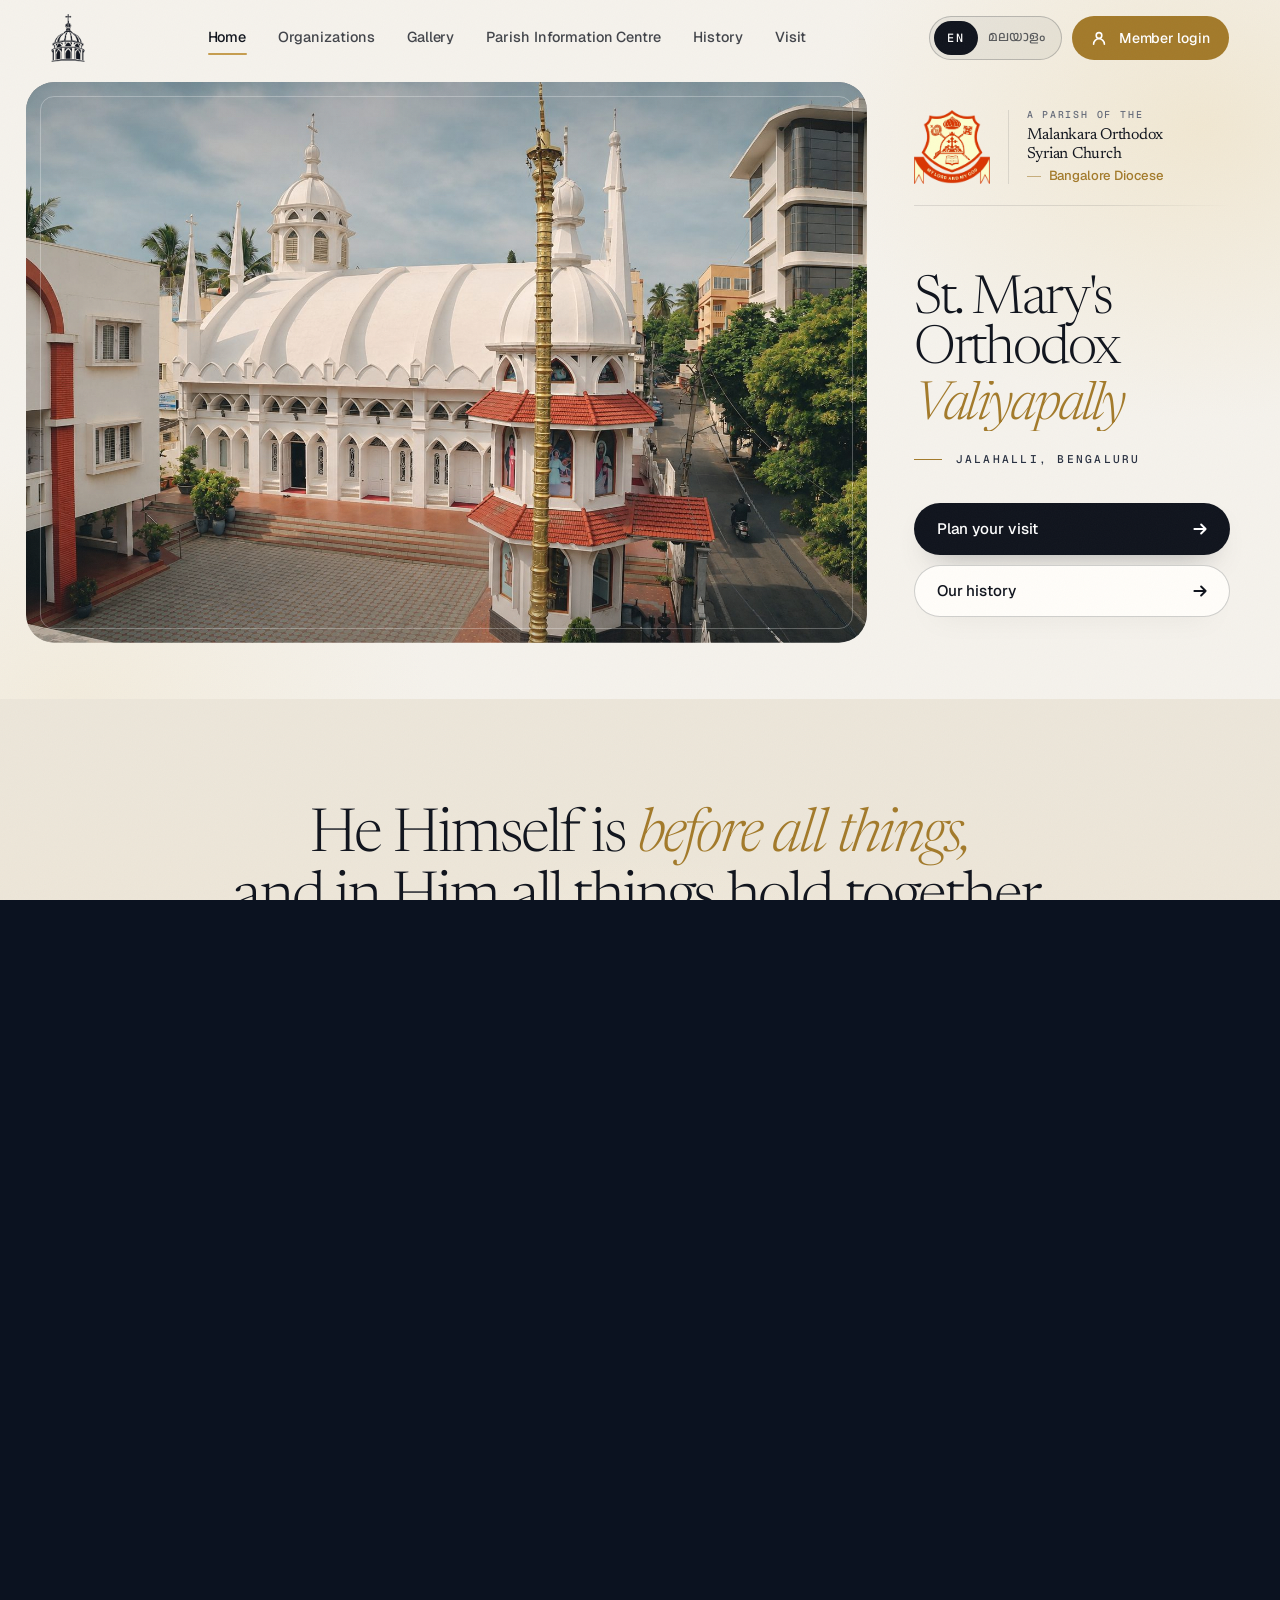
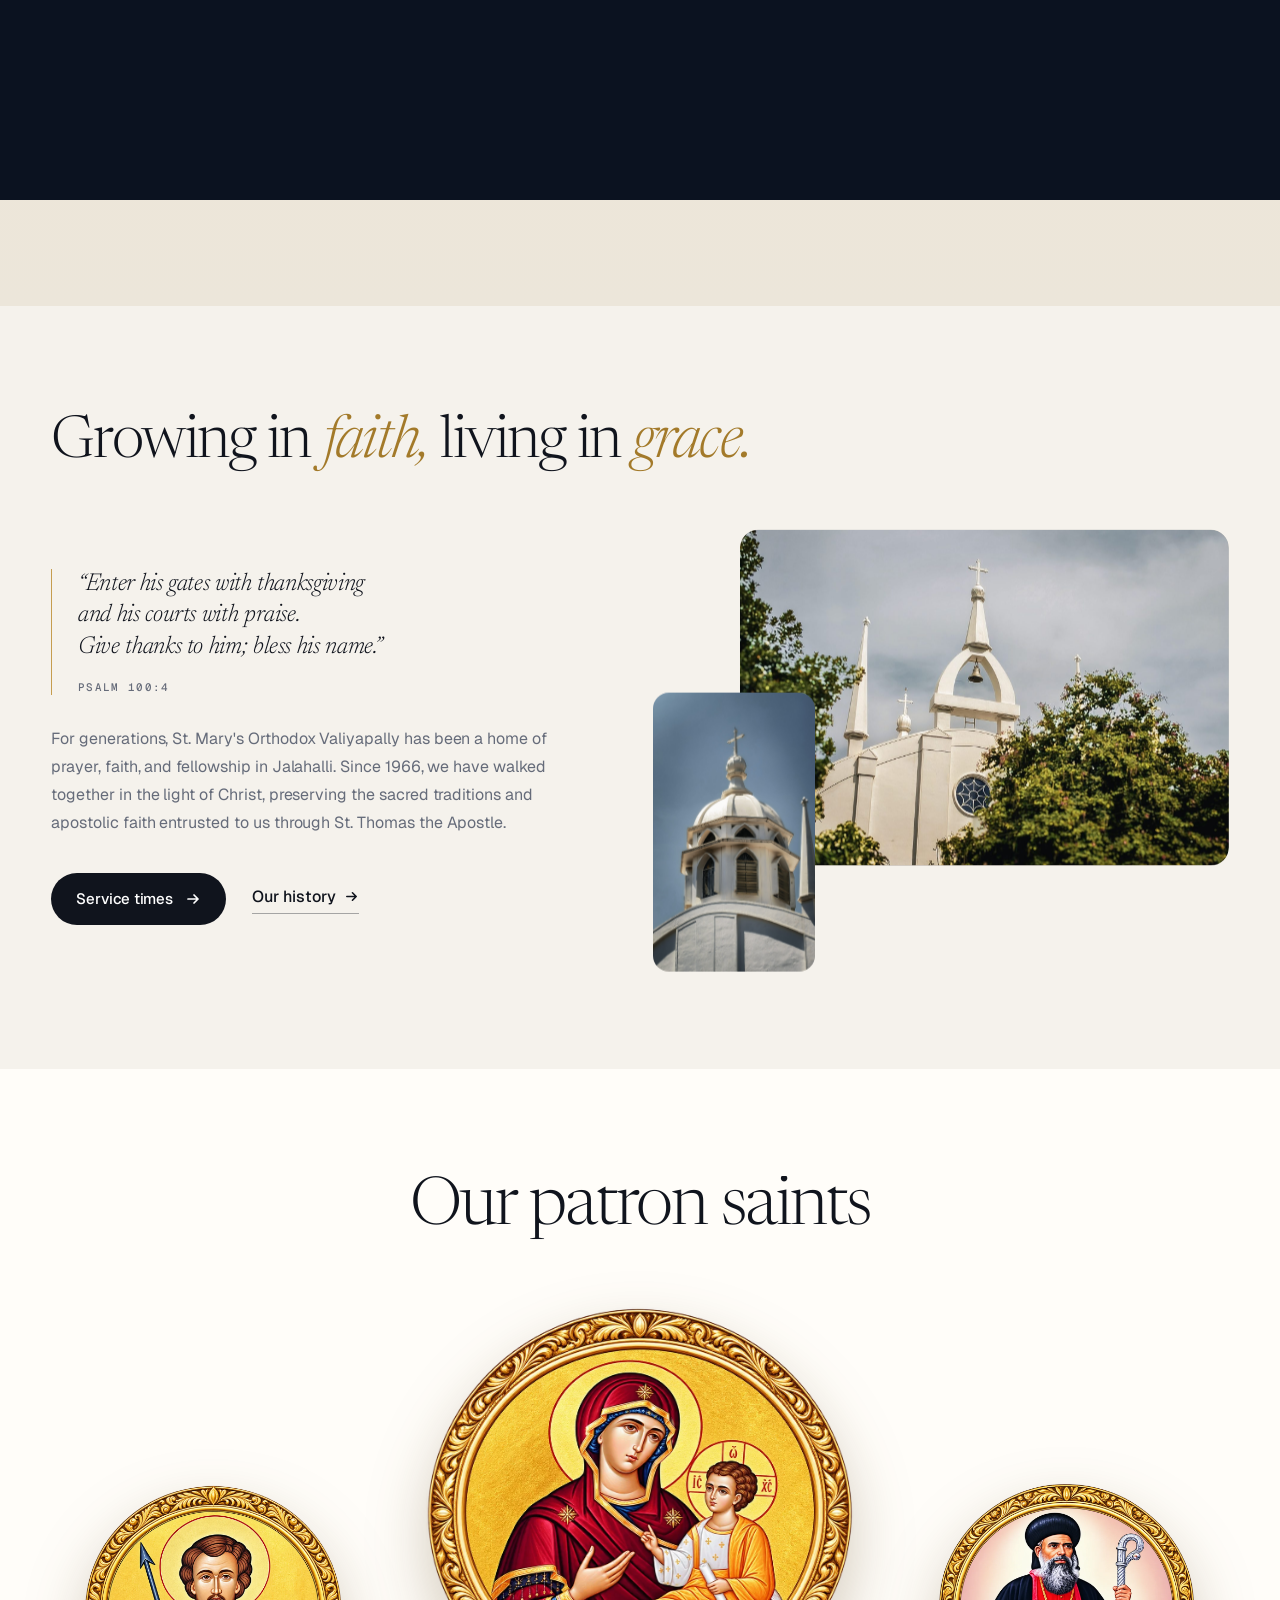
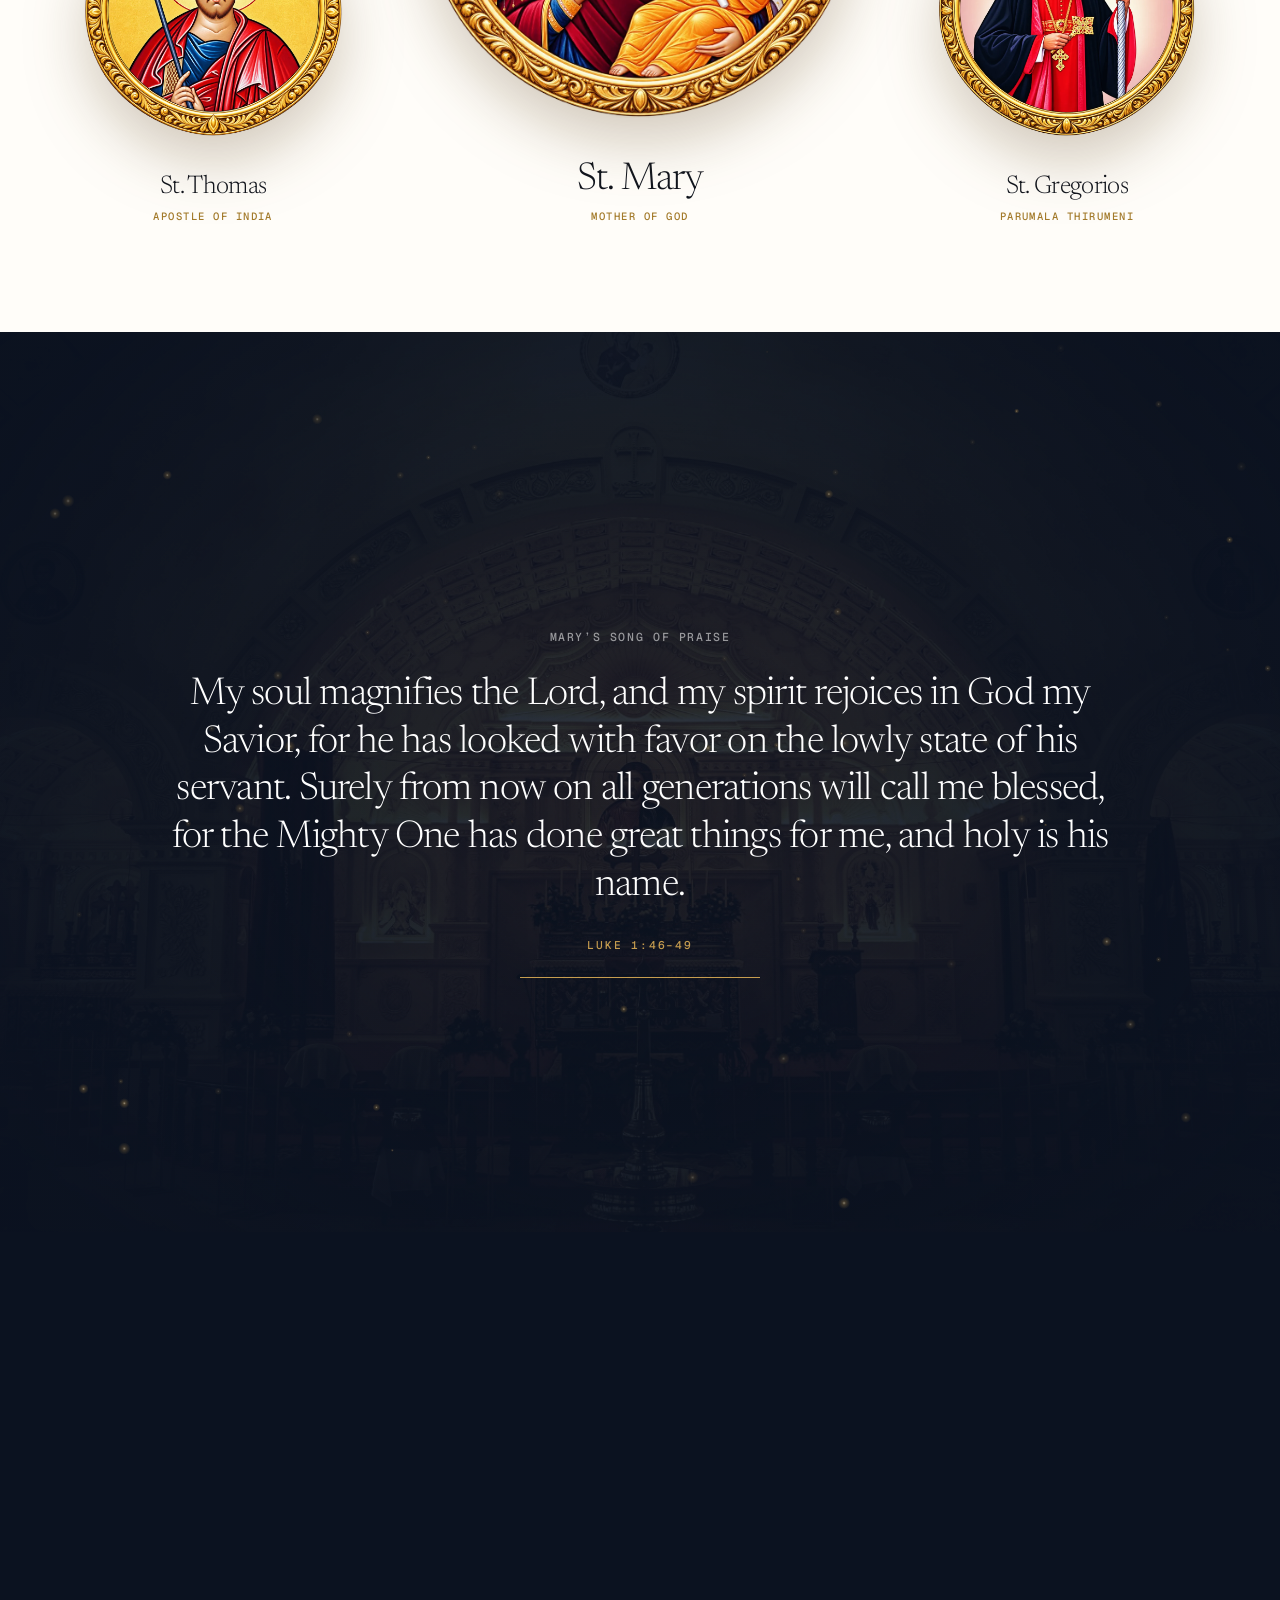
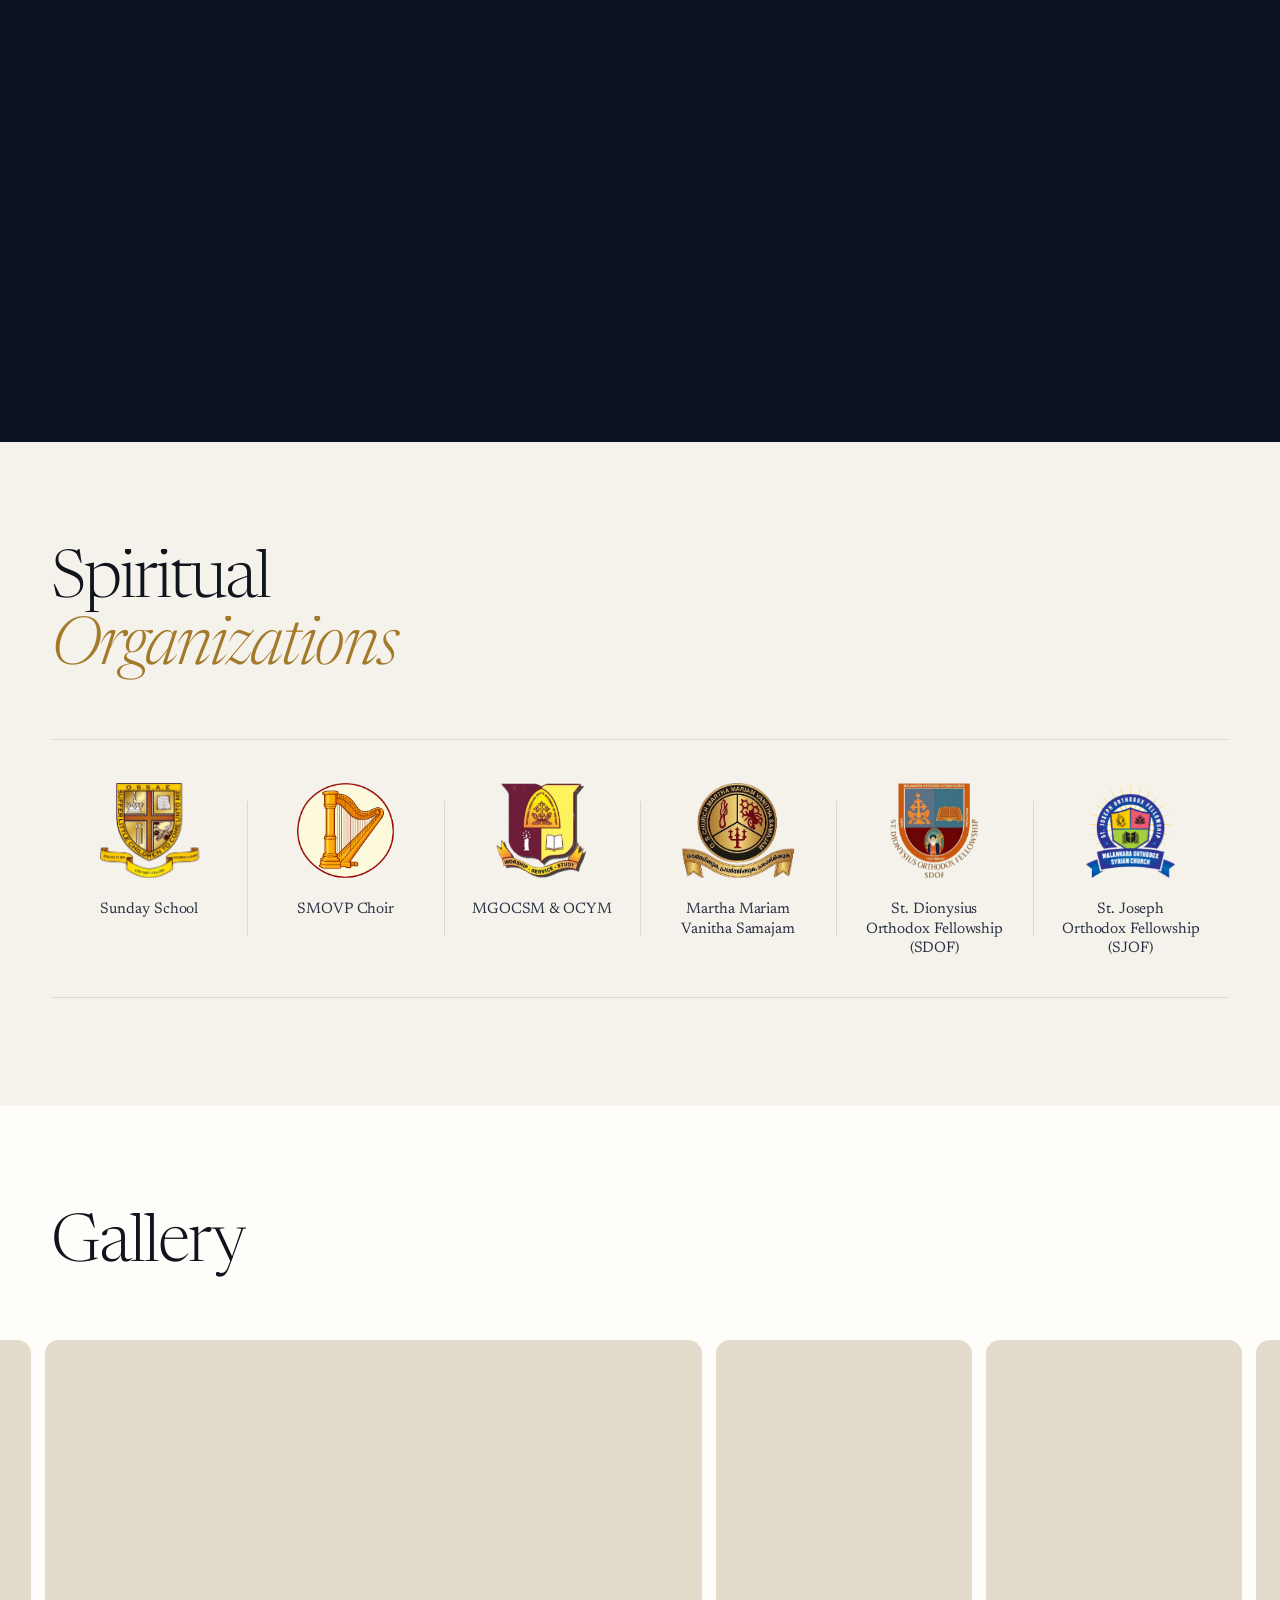
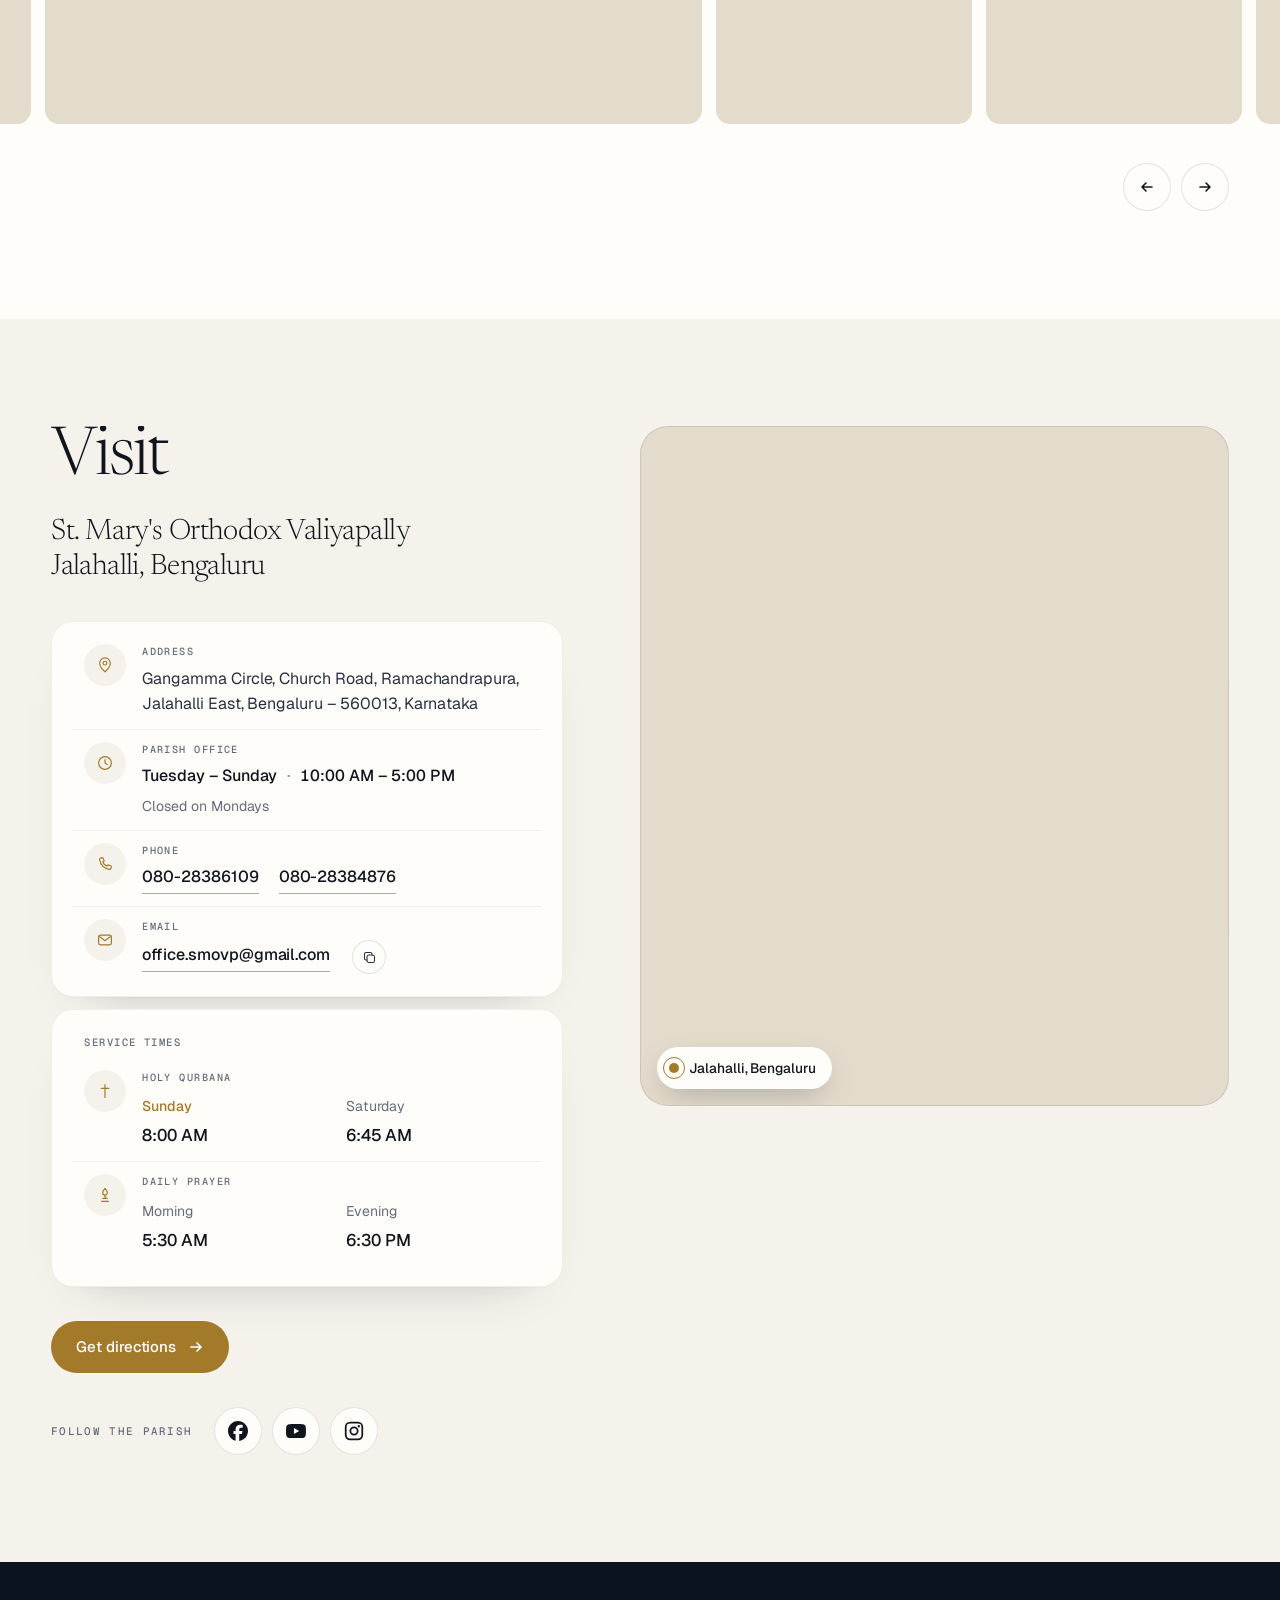
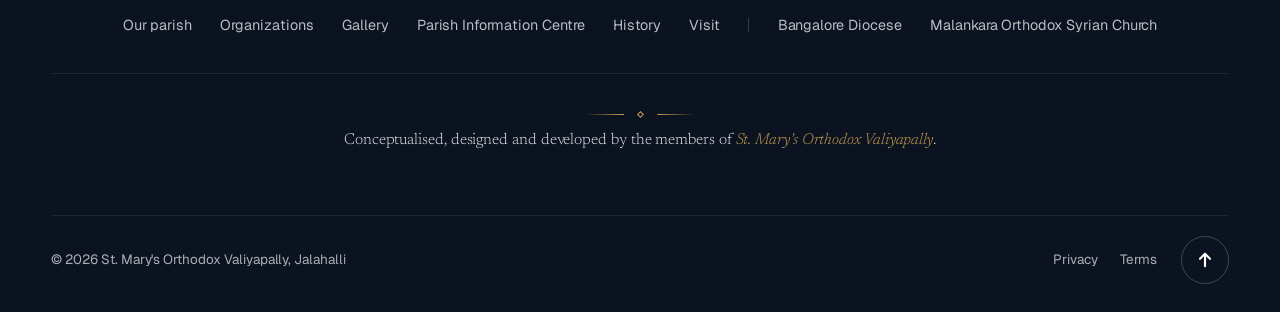
==== commit e7be8e91: "Favicon: use the navbar dome itself, no tile - Ink dome on light tabs, cream dome on dark tabs (SVG)" ====
--- a/index.html
+++ b/index.html
@@ -32,11 +32,11 @@
 <meta name="theme-color" content="#0b1220">
 <meta name="apple-mobile-web-app-capable" content="yes">
 <meta name="apple-mobile-web-app-status-bar-style" content="black-translucent">
-<link rel="icon" href="favicon.ico?v=6" sizes="any">
-<link rel="icon" href="images/favicon.svg?v=6" type="image/svg+xml">
-<link rel="icon" href="images/favicon-32.png?v=6" type="image/png" sizes="32x32">
-<link rel="icon" href="images/favicon.png?v=6" type="image/png" sizes="192x192">
-<link rel="apple-touch-icon" href="images/apple-touch-icon.png?v=6" sizes="180x180">
+<link rel="icon" href="favicon.ico?v=7" sizes="any">
+<link rel="icon" href="images/favicon.svg?v=7" type="image/svg+xml">
+<link rel="icon" href="images/favicon-32.png?v=7" type="image/png" sizes="32x32">
+<link rel="icon" href="images/favicon.png?v=7" type="image/png" sizes="192x192">
+<link rel="apple-touch-icon" href="images/apple-touch-icon.png?v=7" sizes="180x180">
 <link rel="preload" as="image" href="images/hero.jpg" fetchpriority="high">
 <link rel="preconnect" href="https://fonts.googleapis.com">
 <link rel="preconnect" href="https://fonts.gstatic.com" crossorigin>
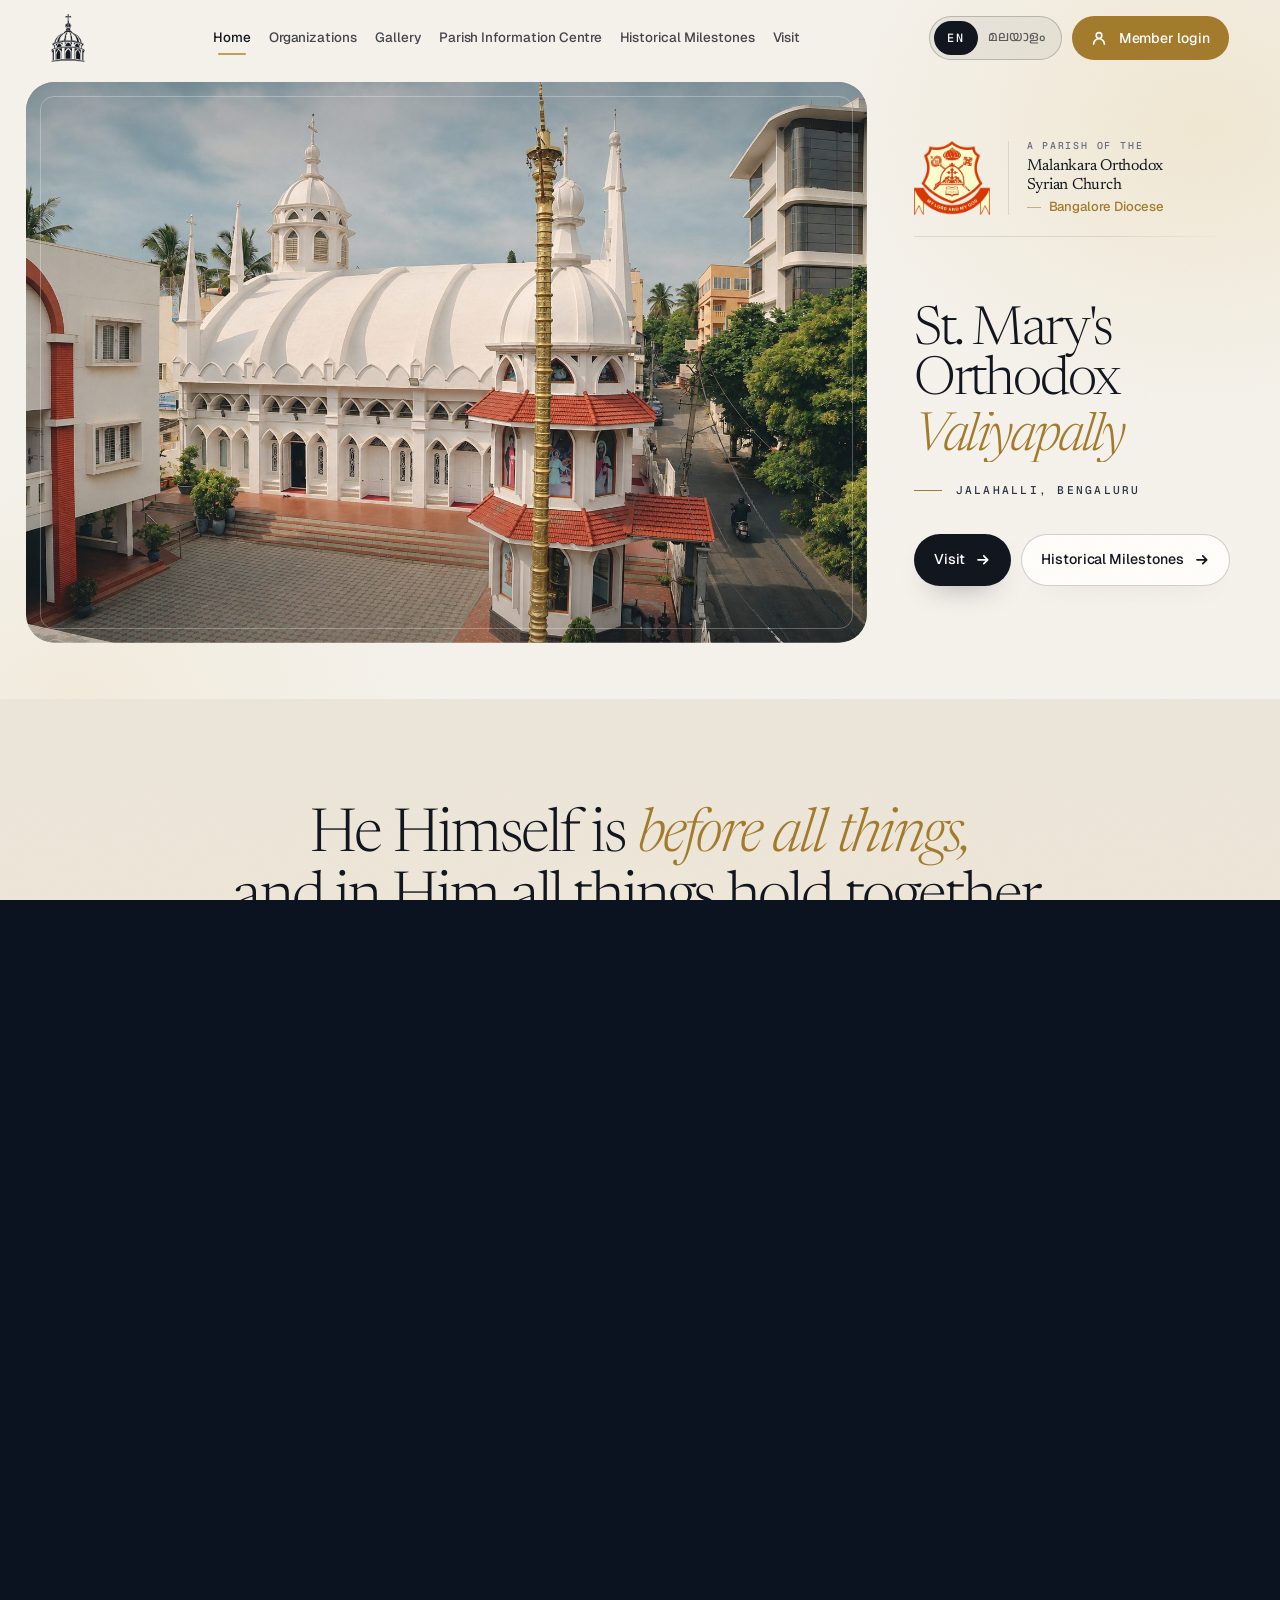
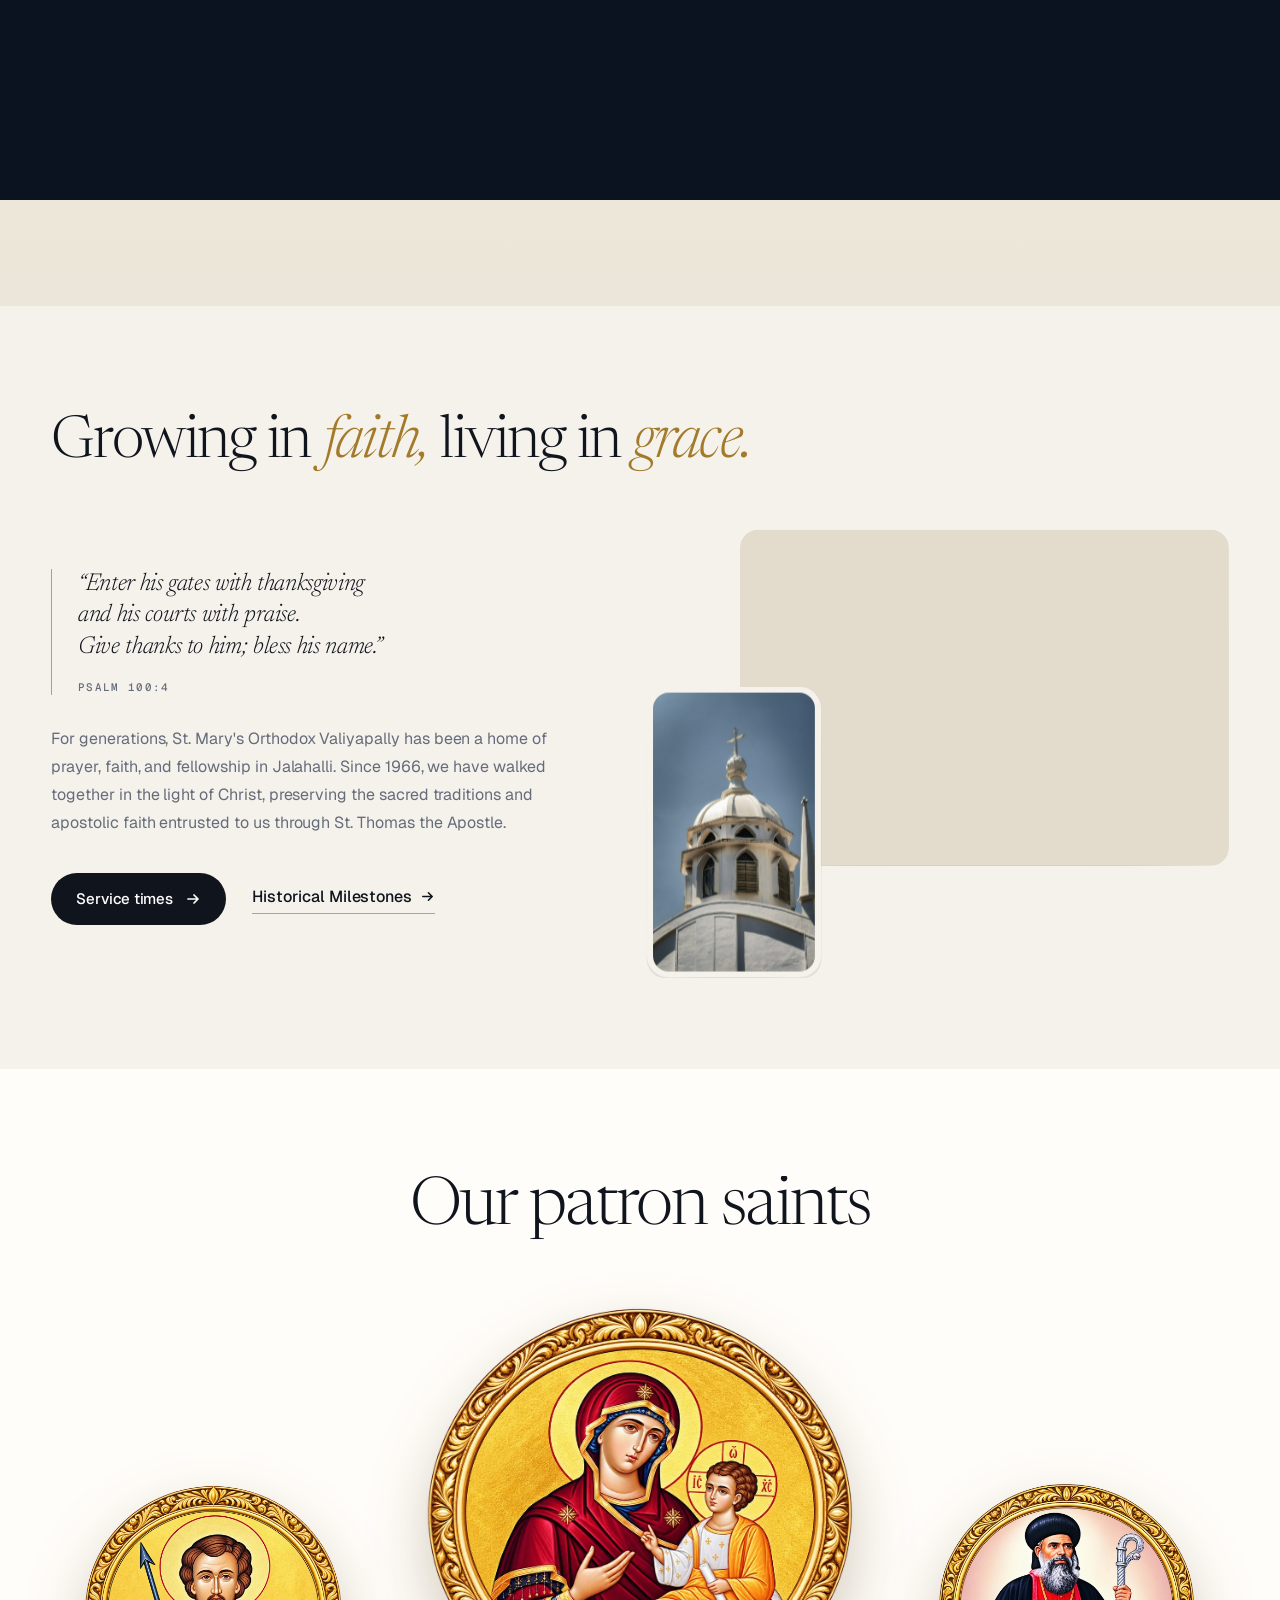
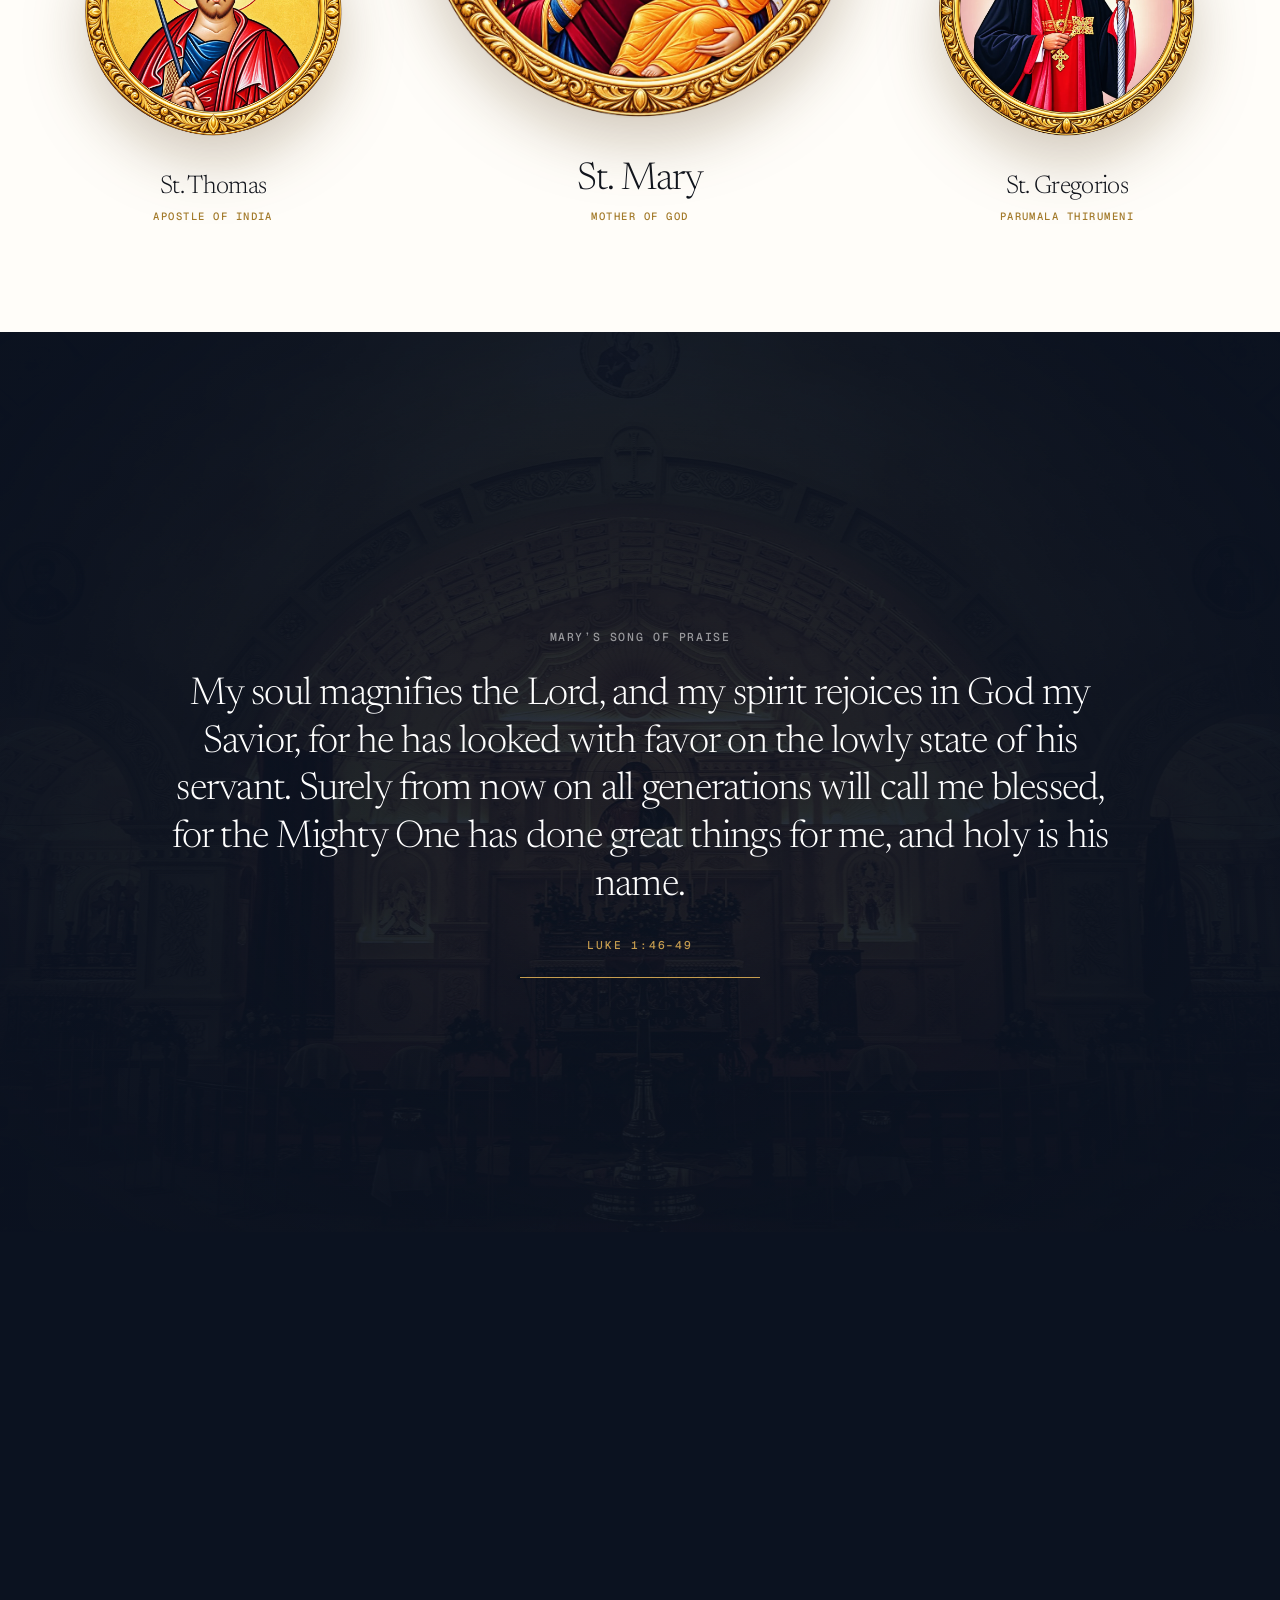
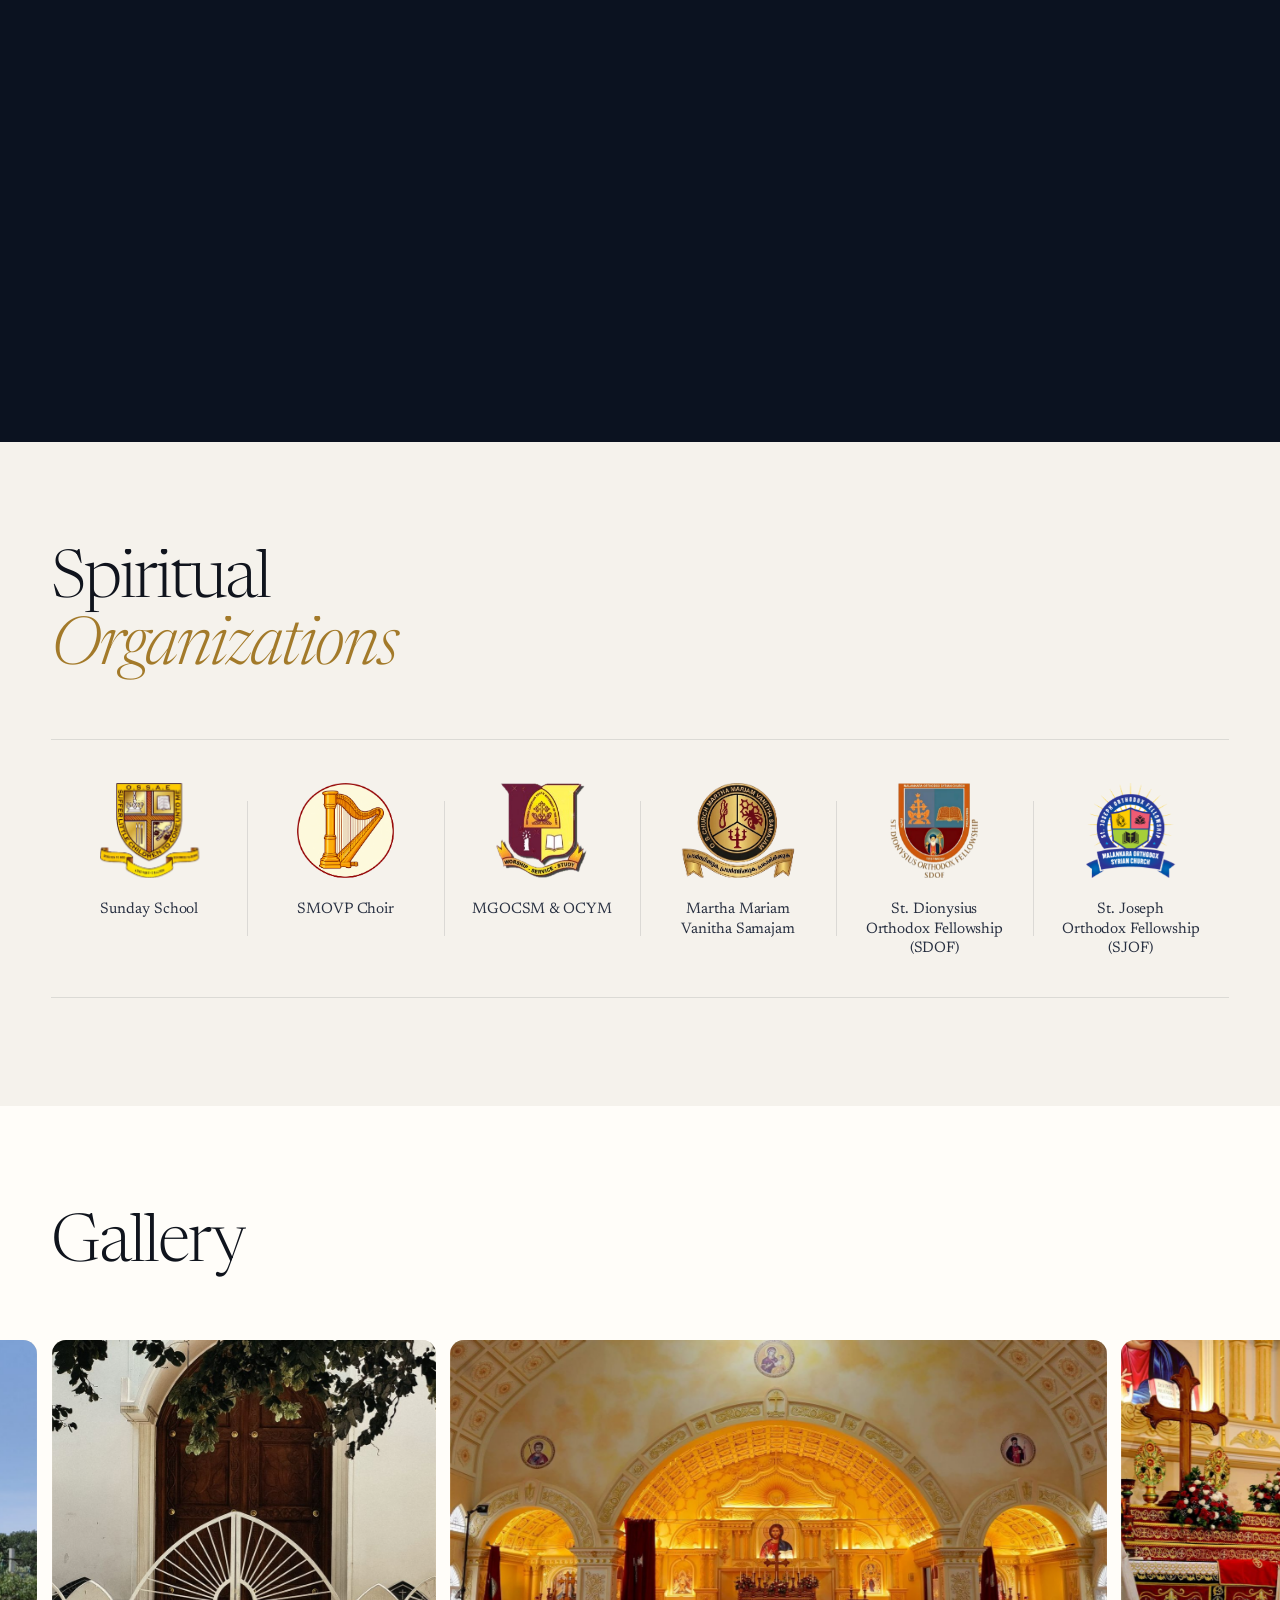
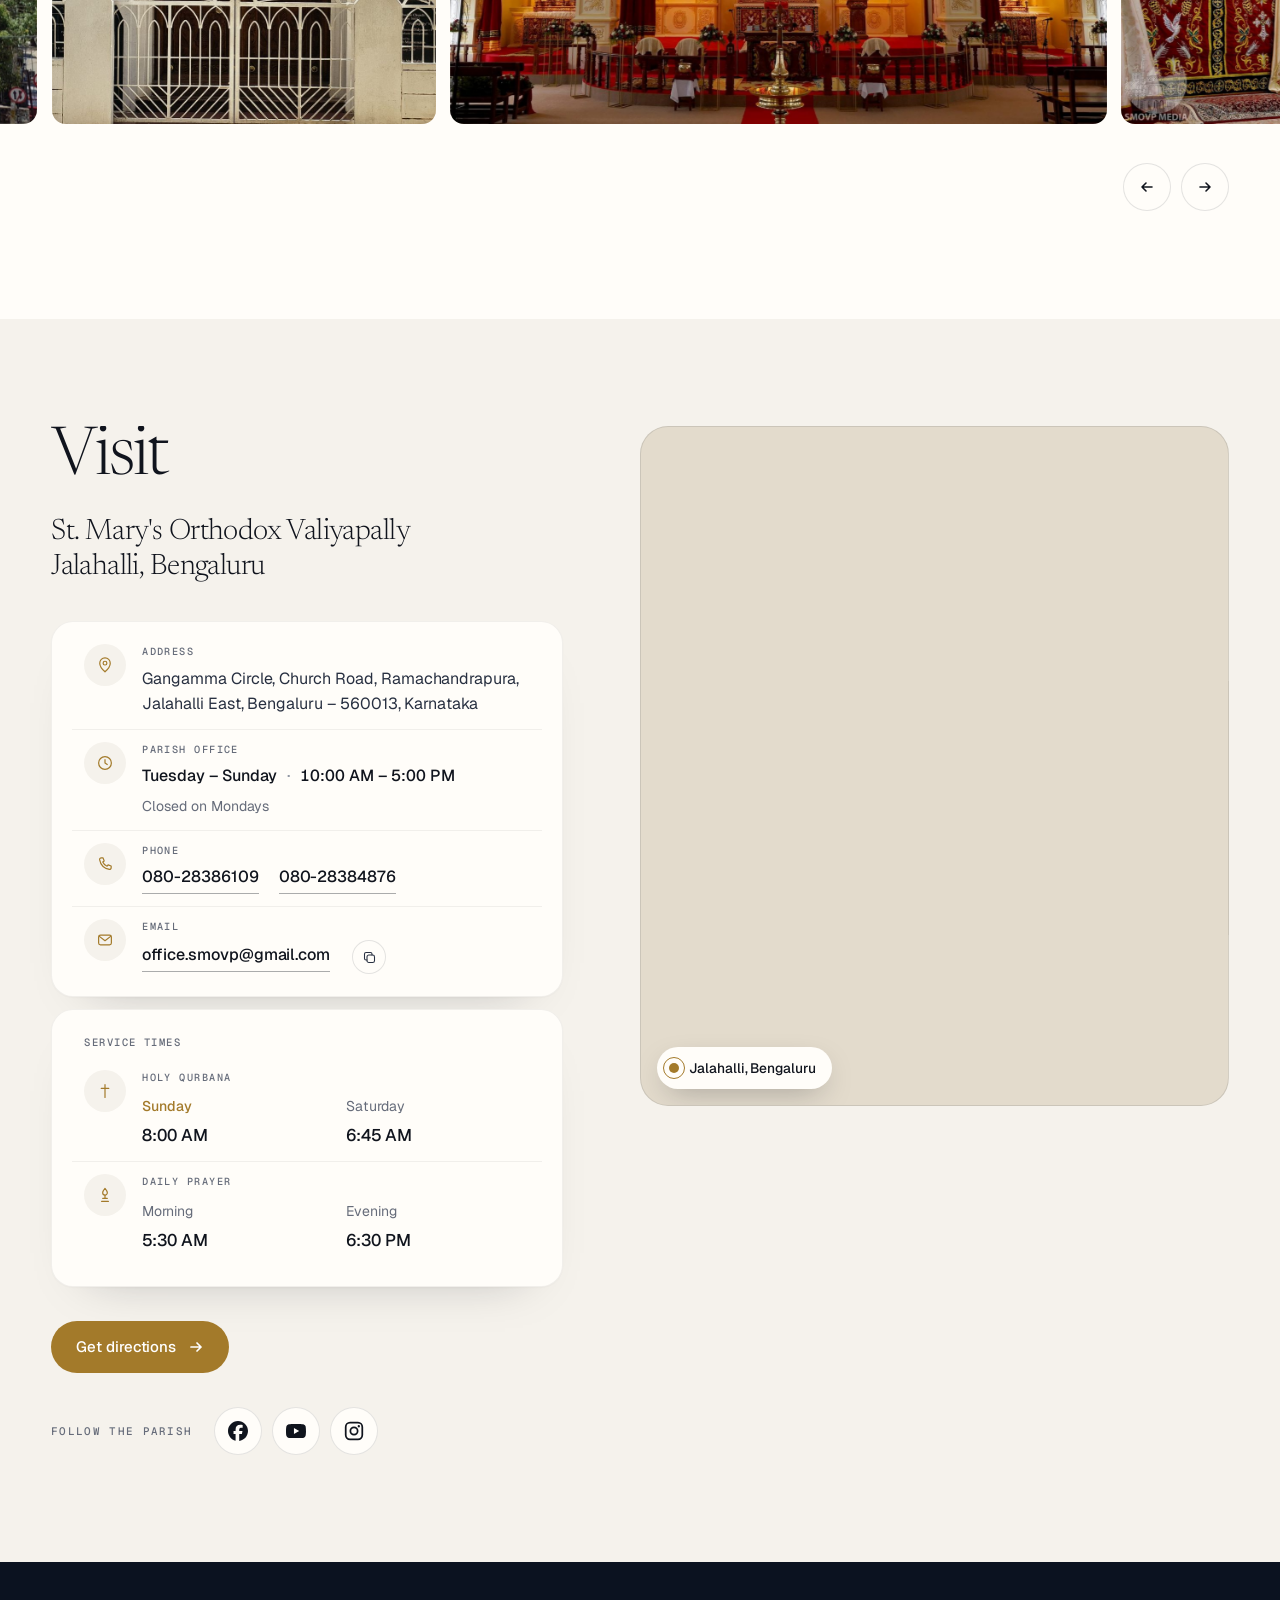
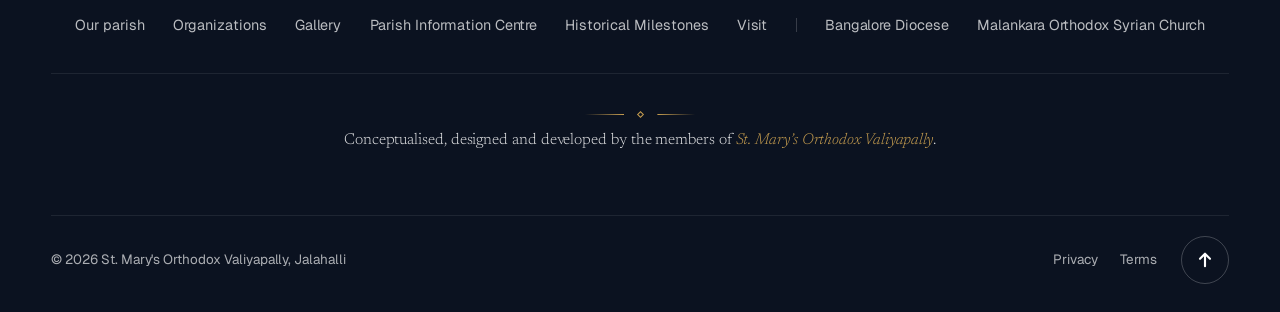
==== commit 9e3cdeda: "Rename History to Historical Milestones, fix hero buttons - "History" / "Our history" become "Histor" ====
--- a/index.html
+++ b/index.html
@@ -1651,6 +1651,20 @@
 /* loader: the same dome */
 .curtain img{width:auto; height:min(120px,22vw)}
 .tl-p2{display:block; margin-top:.8em}
+/* navbar: tighter links on narrower computer screens, so the longer labels fit */
+@media (max-width:1360px) and (min-width:1081px){ .links{gap:0} .links a{padding:0 9px; font-size:.84rem} .nav-in{gap:16px} .nav-login{padding-left:16px; padding-right:18px} }
+@media (max-width:1200px) and (min-width:1081px){ .links a{padding:0 7px; font-size:.8rem} html[lang="ml"] .links a{font-size:.76rem} }
+@media (max-width:860px){ html[lang="ml"] .hh-title{font-size:clamp(2rem,9.4vw,3rem)} }
+/* hero buttons (computers and tablets): always one row; type and padding scale with the column so both labels fit */
+@media (min-width:761px){
+  .hs-acts{display:flex; flex-wrap:nowrap; gap:10px}
+  html .hs-acts .hs-b{flex:1 1 auto; width:auto; min-width:0; gap:.75em; padding:0 1.35em; font-size:var(--hb-fs,.98rem); white-space:nowrap}
+  .hs-acts .hs-b .ar,.hs-acts .hs-b .ar svg{width:1.1em; height:1.1em}
+}
+.hs-b > span:first-child{white-space:nowrap}
+/* hero: "Visit" instead of "Plan your visit" on computers, so the two buttons sit comfortably in one row */
+.hb-short{display:none}
+@media (min-width:1001px){ .hs-acts .hb-long{display:none} .hs-acts .hb-short{display:inline} }
 @media (prefers-reduced-motion: reduce){ *,*::before,*::after{animation-duration:.001s !important; animation-iteration-count:1 !important; transition-duration:.001s !important; scroll-behavior:auto !important} }
 </style>
 </head>
@@ -1700,7 +1714,7 @@
       <li><a href="#life" data-i18n="nav.life">Organizations</a></li>
       <li><a href="#gallery" data-i18n="gal.kicker">Gallery</a></li>
       <li><a href="https://smovp.churchgovern.com" target="_blank" rel="noopener" data-i18n="nav.live">Parish Information Centre</a></li>
-      <li><a href="#history" data-i18n="nav.history">History</a></li>
+      <li><a href="#history" data-i18n="nav.history">Historical Milestones</a></li>
       <li><a href="#visit" data-i18n="nav.visit">Visit</a></li>
       <li class="bar" aria-hidden="true"></li>
     </ul></nav>
@@ -1719,7 +1733,7 @@
   <a href="#top" data-dock="home"><svg><use href="#i-home"/></svg><span data-i18n="dock.home">Home</span></a>
   <a href="#visit" data-dock="visit"><svg><use href="#i-clock"/></svg><span data-i18n="dock.times">Times</span></a>
   <a href="#gallery" data-dock="gallery"><svg><use href="#i-img"/></svg><span data-i18n="gal.kicker">Gallery</span></a>
-  <a href="#history" data-dock="history"><svg><use href="#i-book"/></svg><span data-i18n="nav.history">History</span></a>
+  <a href="#history" data-dock="history"><svg><use href="#i-book"/></svg><span data-i18n="nav.history">Historical Milestones</span></a>
   <button type="button" data-dock="menu" id="dockMenu" aria-controls="sheet" aria-expanded="false"><svg><use href="#i-menu"/></svg><span data-i18n="dock.menu">Menu</span></button>
 </nav>
 
@@ -1734,7 +1748,7 @@
       <li><a href="#life" style="--i:1"><small>02</small><span data-i18n="nav.life">Organizations</span><svg class="go ico"><use href="#arr"/></svg></a></li>
       <li><a href="#gallery" style="--i:2"><small>03</small><span data-i18n="gal.kicker">Gallery</span><svg class="go ico"><use href="#arr"/></svg></a></li>
       <li><a href="https://smovp.churchgovern.com" target="_blank" rel="noopener" style="--i:3"><small>04</small><span data-i18n="nav.live">Parish Information Centre</span><svg class="go ico"><use href="#arr"/></svg></a></li>
-      <li><a href="#history" style="--i:4"><small>05</small><span data-i18n="nav.history">History</span><svg class="go ico"><use href="#arr"/></svg></a></li>
+      <li><a href="#history" style="--i:4"><small>05</small><span data-i18n="nav.history">Historical Milestones</span><svg class="go ico"><use href="#arr"/></svg></a></li>
       <li><a href="#visit" style="--i:5"><small>06</small><span data-i18n="nav.visit">Visit</span><svg class="go ico"><use href="#arr"/></svg></a></li>
     </ul>
     <div class="sh-foot">
@@ -1785,8 +1799,8 @@
             <p class="hs-place mono-l hero-fade" style="--d:.95s"><span data-i18n="hero.place">Jalahalli, Bengaluru</span></p>
           </div>
           <div class="hs-acts">
-            <a class="btn btn-ink hs-b hero-fade" style="--d:1.05s" href="#visit"><span data-i18n="hero.cta1">Plan your visit</span> <span class="ar"><svg><use href="#arr"/></svg><svg><use href="#arr"/></svg></span></a>
-            <a class="btn btn-line hs-b hs-hist hero-fade" style="--d:1.15s" href="#history"><span data-i18n="welcome.history">Our history</span> <span class="ar"><svg><use href="#arr"/></svg><svg><use href="#arr"/></svg></span></a>
+            <a class="btn btn-ink hs-b hero-fade" style="--d:1.05s" href="#visit"><span class="hb-long" data-i18n="hero.cta1">Plan your visit</span><span class="hb-short" data-i18n="nav.visit">Visit</span> <span class="ar"><svg><use href="#arr"/></svg><svg><use href="#arr"/></svg></span></a>
+            <a class="btn btn-line hs-b hs-hist hero-fade" style="--d:1.15s" href="#history"><span data-i18n="welcome.history">Historical Milestones</span> <span class="ar"><svg><use href="#arr"/></svg><svg><use href="#arr"/></svg></span></a>
             <a class="btn btn-line hs-b hs-login hero-fade" style="--d:1.15s" href="https://churchgovern.app/member/login" target="_blank" rel="noopener"><span data-i18n="nav.login">Member login</span> <svg class="ico"><use href="#user"/></svg></a>
           </div>
         </div>
@@ -1831,7 +1845,7 @@
           <p class="body rv" style="--d:.08s" data-i18n="welcome.body">For generations, St. Mary's Orthodox Valiyapally has been a home of prayer, faith, and fellowship in Jalahalli. Since 1966, we have walked together in the light of Christ, preserving the sacred traditions and apostolic faith entrusted to us through St. Thomas the Apostle.</p>
           <div class="acts rv" style="--d:.16s">
             <a class="btn btn-ink" href="#visit"><span data-i18n="nav.times">Service times</span> <span class="ar"><svg><use href="#arr"/></svg><svg><use href="#arr"/></svg></span></a>
-            <a class="link" href="#history"><span data-i18n="welcome.history">Our history</span> <svg><use href="#arr"/></svg></a>
+            <a class="link" href="#history"><span data-i18n="welcome.history">Historical Milestones</span> <svg><use href="#arr"/></svg></a>
           </div>
         </div>
         <div class="composition">
@@ -1986,7 +2000,7 @@
     <div class="hh-grid">
       <div class="hh-text">
         <a class="btn btn-line hh-back rv-h" href="#top" style="--d:.2s"><svg class="ico"><use href="#back"/></svg><span data-i18n="hist.back">Back to home</span></a>
-        <h1 class="hh-title"><span class="ln"><span style="--i:0" data-i18n="hist.t1">Our</span></span> <span class="ln"><span style="--i:1" data-i18n="hist.t2">history</span></span></h1>
+        <h1 class="hh-title"><span class="ln"><span style="--i:0" data-i18n="hist.t1">Historical</span></span> <span class="ln"><span style="--i:1" data-i18n="hist.t2">Milestones</span></span></h1>
         <p class="hh-lead rv-h" style="--d:.7s" data-i18n="hist.lead">St. Mary’s Orthodox Valiyapally, Jalahalli, stands as a testament to the faith, dedication, and spiritual heritage of the Malankara Orthodox Syrian Church community in the region. Its history reflects the devotion, perseverance, and collective efforts of generations who nurtured the parish and its spiritual mission.</p>
       </div>
       <!-- @EDIT:PHOTOS banner photo -->
@@ -2193,7 +2207,7 @@
       <a href="#life" data-i18n="nav.life">Organizations</a>
       <a href="#gallery" data-i18n="gal.kicker">Gallery</a>
       <a href="https://smovp.churchgovern.com" target="_blank" rel="noopener" data-i18n="nav.live">Parish Information Centre</a>
-      <a href="#history" data-i18n="foot.history">History</a>
+      <a href="#history" data-i18n="foot.history">Historical Milestones</a>
       <a href="#visit" data-i18n="nav.visit">Visit</a>
       <span class="f-sep" aria-hidden="true"></span>
       <a href="https://www.bangaloreorthodoxdiocese.org/" target="_blank" rel="noopener" data-i18n="facts.diocesev">Bangalore Diocese</a>
@@ -2242,7 +2256,7 @@
   'welcome.quote': '“അവന്റെ വാതിലുകളിൽ സ്തോത്രത്തോടും<br>അവന്റെ പ്രാകാരങ്ങളിൽ സ്തുതിയോടുംകൂടെ വരുവിൻ;<br>അവനു സ്തോത്രം ചെയ്ത് അവന്റെ നാമത്തെ വാഴ്ത്തുവിൻ.”',
   'welcome.cite': 'സങ്കീർത്തനം 100:4',
   'welcome.body': '1966 മുതൽ ജാലഹള്ളിയിൽ വിശ്വാസത്തിന്റെയും പ്രാർത്ഥനയുടെയും സ്നേഹത്തിന്റെയും സാക്ഷ്യമായി സെന്റ് മേരീസ് ഓർത്തഡോക്സ് വലിയപള്ളി നിലകൊള്ളുന്നു. ക്രിസ്തുവിൽ ഒന്നായി, മാർത്തോമ്മാ ശ്ലീഹായുടെ വിശ്വാസപാരമ്പര്യം മുറുകെപ്പിടിച്ച് ഒരുമയുടെ ചുവടുകളോടെ മുന്നോട്ട്.',
-  'welcome.history': 'ഇടവക ചരിത്രം',
+  'welcome.history': 'ചരിത്ര നാഴികക്കല്ലുകൾ',
   'facts.churchv': 'മലങ്കര ഓർത്തഡോക്സ് സുറിയാനി സഭ', 'facts.diocesev': 'ബാംഗ്ലൂർ ഭദ്രാസനം',
 
 
@@ -2291,15 +2305,15 @@
   'visit.o': 'ഇടവക ഓഫീസ്', 'visit.ov': 'ഞായർ, തിങ്കൾ, ശനി · രാവിലെ 8:00 മുതൽ 12:00 വരെ',
   'visit.times': 'ആരാധനാ സമയങ്ങൾ', 'visit.daily': 'ദിവസവും', 'visit.sun': 'ഞായർ', 'visit.tuesun': 'ചൊവ്വ – ഞായർ', 'visit.open': 'ഓഫീസ് സമയം', 'visit.mon': 'തിങ്കൾ', 'visit.closed': 'അവധി', 'visit.sat': 'ശനി', 'visit.sq': 'ഞായർ · വിശുദ്ധ കുർബാന', 'visit.saq': 'ശനി · വിശുദ്ധ കുർബാന', 'visit.mp': 'പ്രഭാത / സന്ധ്യാ പ്രാർത്ഥന', 'visit.ad': 'വിലാസം', 'visit.ph': 'ഫോൺ',
   'visit.m': 'ഇമെയിൽ', 'visit.follow': 'ഇടവകയെ പിന്തുടരുക', 'visit.dir': 'Get Directions', 'visit.copy': 'ഇമെയിൽ പകർത്തുക', 'visit.copied': 'ഇമെയിൽ വിലാസം പകർത്തി',
-  'foot.parish': 'ഇടവക', 'foot.aboutus': 'ഞങ്ങളെക്കുറിച്ച്', 'foot.history': 'ഇടവക ചരിത്രം', 'nav.history': 'ചരിത്രം', 'foot.vicar': 'വികാരിയും ഭാരവാഹികളും',
+  'foot.parish': 'ഇടവക', 'foot.aboutus': 'ഞങ്ങളെക്കുറിച്ച്', 'foot.history': 'ചരിത്ര നാഴികക്കല്ലുകൾ', 'nav.history': 'ചരിത്ര നാഴികക്കല്ലുകൾ', 'foot.vicar': 'വികാരിയും ഭാരവാഹികളും',
   'foot.media': 'വാർത്തകളും മാധ്യമങ്ങളും', 'foot.news': 'വാർത്തകൾ', 'foot.events': 'പരിപാടികൾ',
   'foot.church': 'വിശാല സഭ', 'foot.bible': 'വേദപുസ്തകം',
   'foot.copy': 'സെന്റ് മേരീസ് ഓർത്തഡോക്സ് വലിയപള്ളി, ജാലഹള്ളി', 'foot.credit': '<em>സെന്റ് മേരീസ് ഓർത്തഡോക്സ് വലിയപള്ളിയിലെ</em> അംഗങ്ങൾ ആശയം രൂപപ്പെടുത്തി, രൂപകൽപ്പന ചെയ്ത്, വികസിപ്പിച്ചത്.', 'foot.privacy': 'സ്വകാര്യത', 'foot.terms': 'നിബന്ധനകൾ',
   'lb.close': 'അടയ്ക്കുക', 'lb.prev': 'മുമ്പത്തേത്', 'lb.next': 'അടുത്തത്',
   /* history view */
   'hist.back': 'ഹോമിലേക്ക്',
-  'hist.t1': 'ഇടവക',
-  'hist.t2': 'ചരിത്രം',
+  'hist.t1': 'ചരിത്ര',
+  'hist.t2': 'നാഴികക്കല്ലുകൾ', 'hist.bless': 'ജാലഹള്ളിയുടെ മണ്ണിൽ വിശ്വാസത്തിന്റെയും പ്രാർത്ഥനയുടെയും അനുഗ്രഹസാന്നിധ്യമായി ഈ ദേവാലയം നിലകൊള്ളുന്നു. പരിശുദ്ധ അമ്മയുടെ മാധ്യസ്ഥ്യം ഏവർക്കും എന്നും അഭയവും അനുഗ്രഹവുമായി മാറട്ടെ.',
   'hist.lead': 'ജാലഹള്ളി സെന്റ് മേരീസ് ഓർത്തഡോക്സ് വലിയപള്ളി, ഈ പ്രദേശത്തെ മലങ്കര ഓർത്തഡോക്സ് സുറിയാനി സഭാ സമൂഹത്തിന്റെ വിശ്വാസത്തിനും സമർപ്പണത്തിനും ആത്മീയ പൈതൃകത്തിനും സാക്ഷ്യമായി നിലകൊള്ളുന്നു. ഇടവകയെയും അതിന്റെ ആത്മീയ ദൗത്യത്തെയും പരിപോഷിപ്പിച്ച തലമുറകളുടെ ഭക്തിയും സ്ഥിരോത്സാഹവും കൂട്ടായ പരിശ്രമവും ഈ ചരിത്രത്തിൽ പ്രതിഫലിക്കുന്നു.',
   'hist.jump': 'വർഷം',
   'hist.today.k': 'ഇന്നത്തെ ഇടവക',
@@ -2779,6 +2793,21 @@
     saints.forEach(function (n) { n.addEventListener('click', function () { if (isMob && !n.classList.contains('cur')) { touched = true; trio.scrollTo({ left: n.offsetLeft + n.offsetWidth / 2 - trio.clientWidth / 2, behavior: motion ? 'smooth' : 'auto' }); } }); });
     addEventListener('resize', centre); addEventListener('load', centre); centre();
   })();
+  // hero buttons on larger screens: one row; the type steps down until both labels fit
+  (function () {
+    var acts = $('.hs-acts'); if (!acts) return; var q = 0;
+    function fit() {
+      q = 0; var bs = $$('.hs-b', acts).filter(function (b) { return b.offsetParent; });
+      if (innerWidth < 761) { acts.style.removeProperty('--hb-fs'); return; }
+      var fs = 15.7; acts.style.setProperty('--hb-fs', fs + 'px');
+      while (fs > 10.5 && bs.some(function (b) { return b.scrollWidth > b.clientWidth + 1; })) { fs -= .25; acts.style.setProperty('--hb-fs', fs + 'px'); }
+    }
+    function later() { if (!q) q = requestAnimationFrame(fit); }
+    addEventListener('resize', later); addEventListener('load', fit);
+    new MutationObserver(later).observe(document.documentElement, { attributes: true, attributeFilter: ['lang'] });
+    if (document.fonts && document.fonts.ready) document.fonts.ready.then(fit);
+    fit();
+  })();
   function setHj(o) { hj.classList.toggle('open', o); hjNow.setAttribute('aria-expanded', String(o)); }
   hjNow.addEventListener('click', function () { setHj(!hj.classList.contains('open')); buzz(6); });
   hj.addEventListener('click', function (e) { if (e.target.closest('a')) setHj(false); });
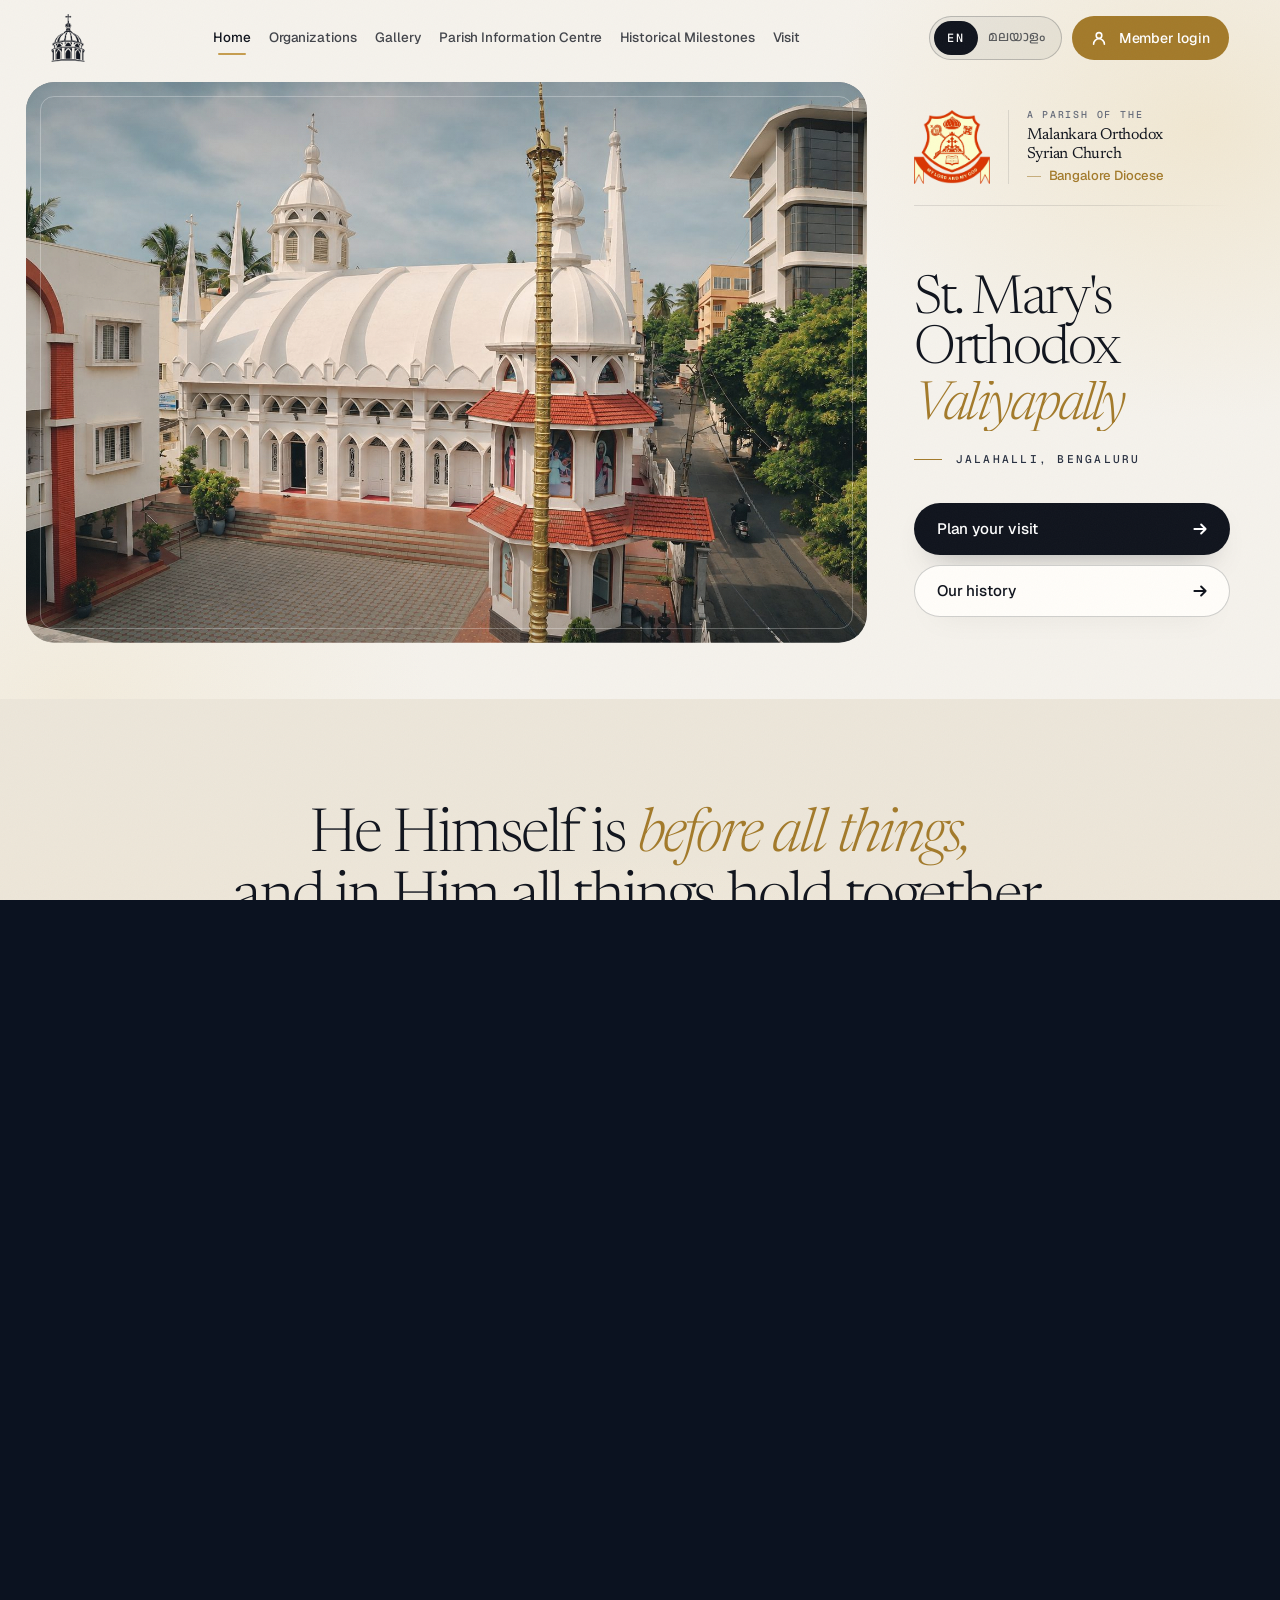
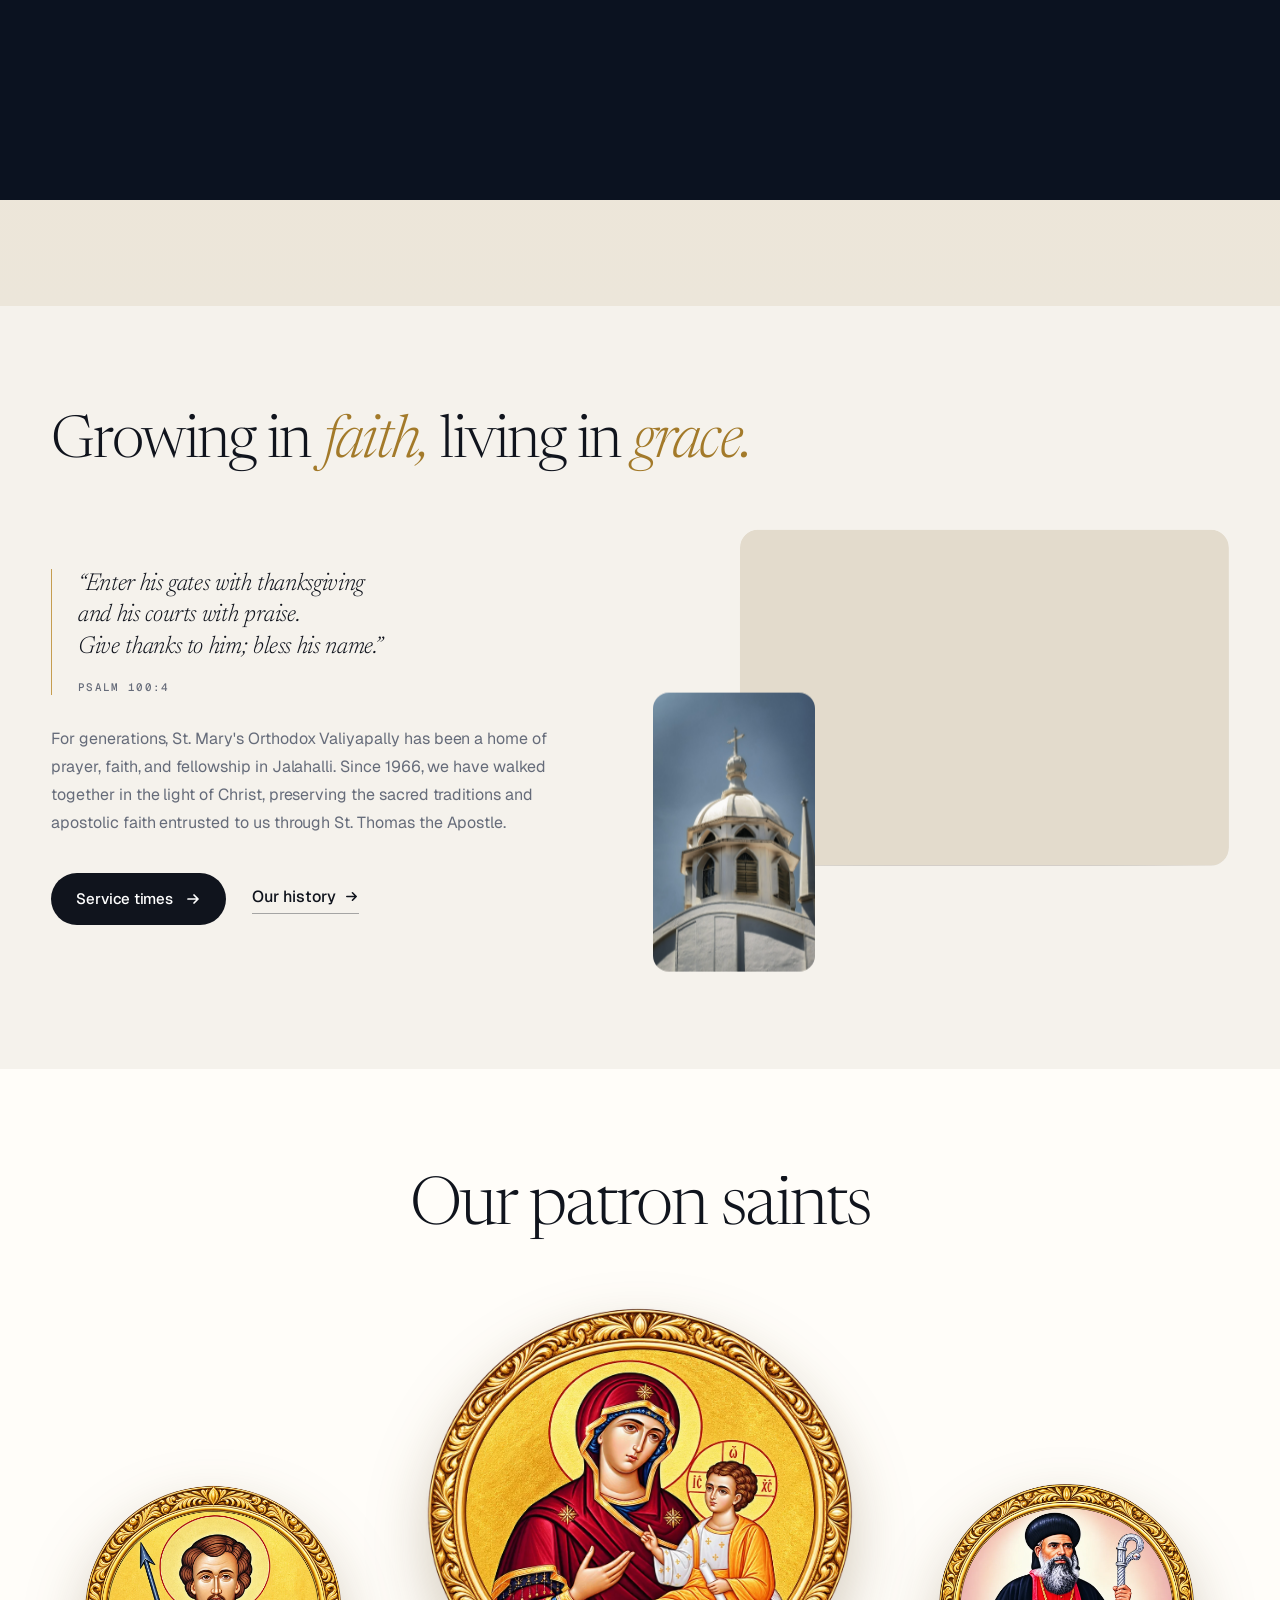
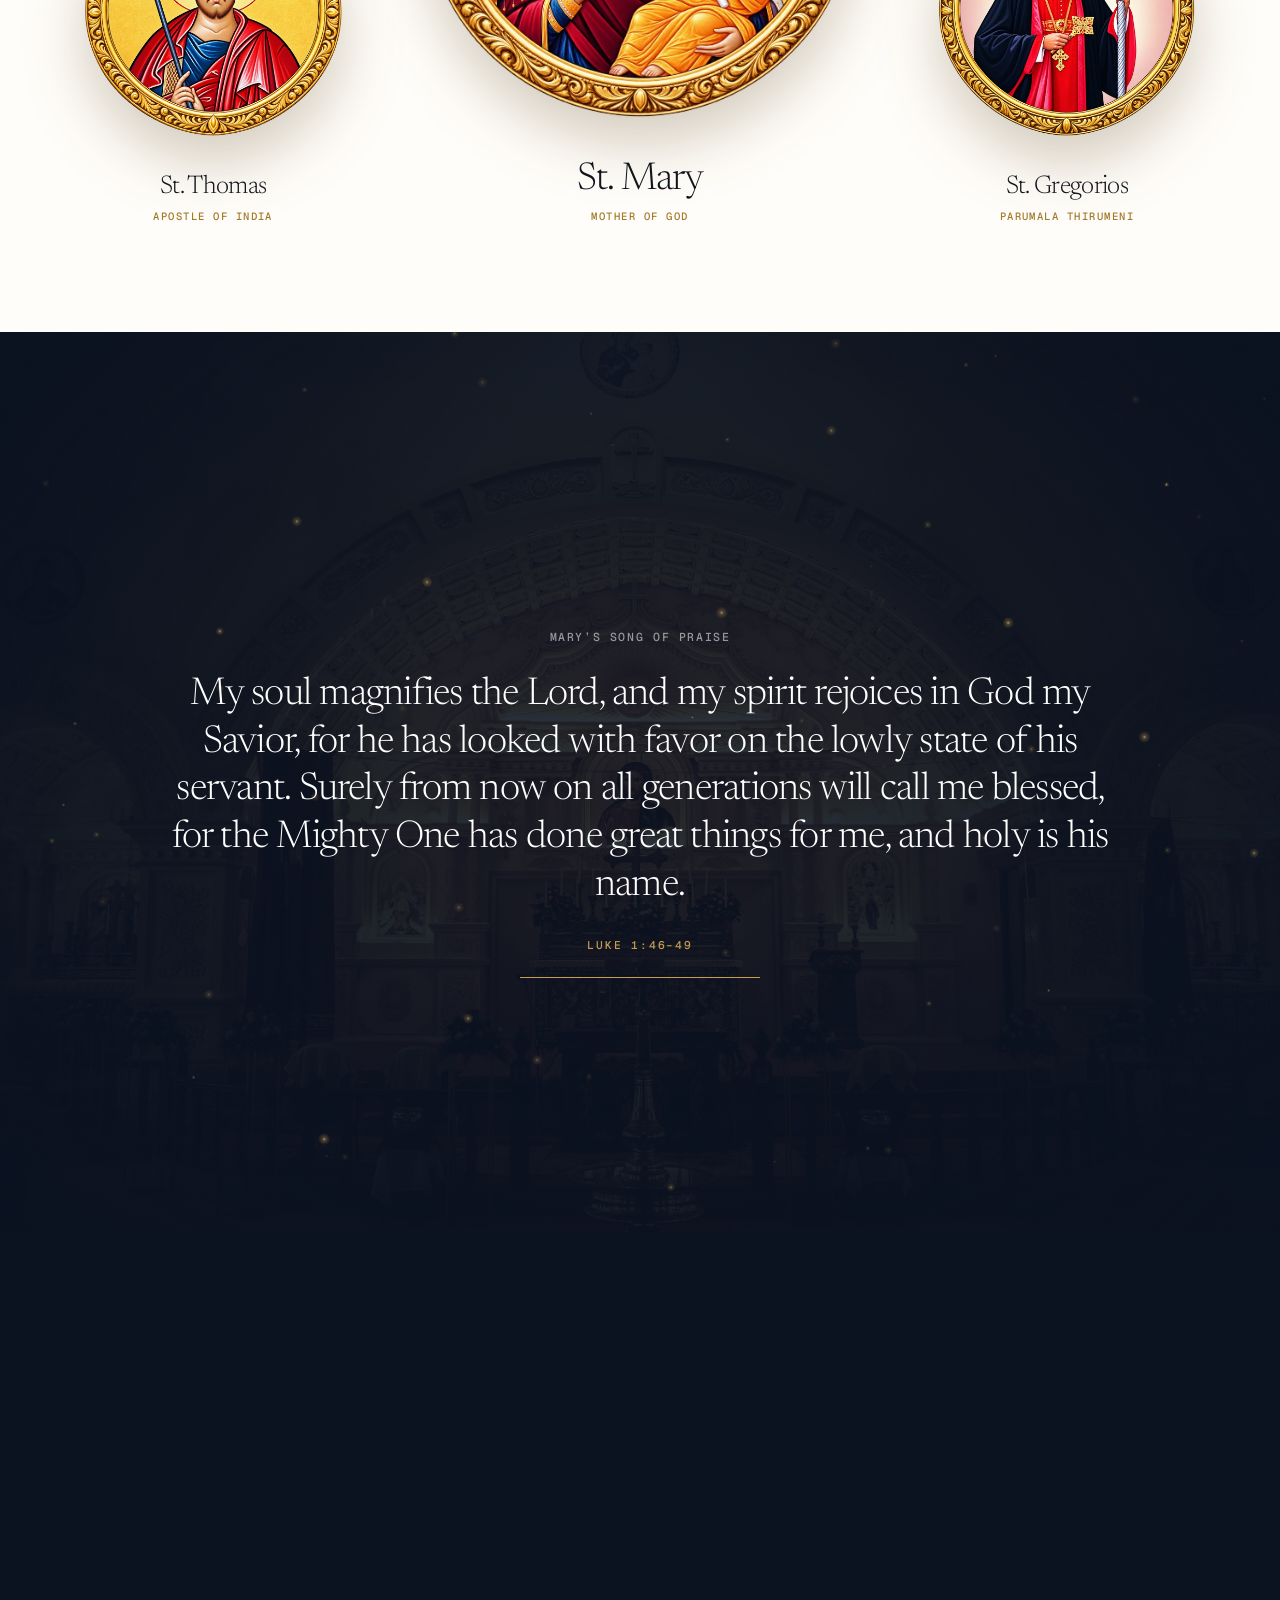
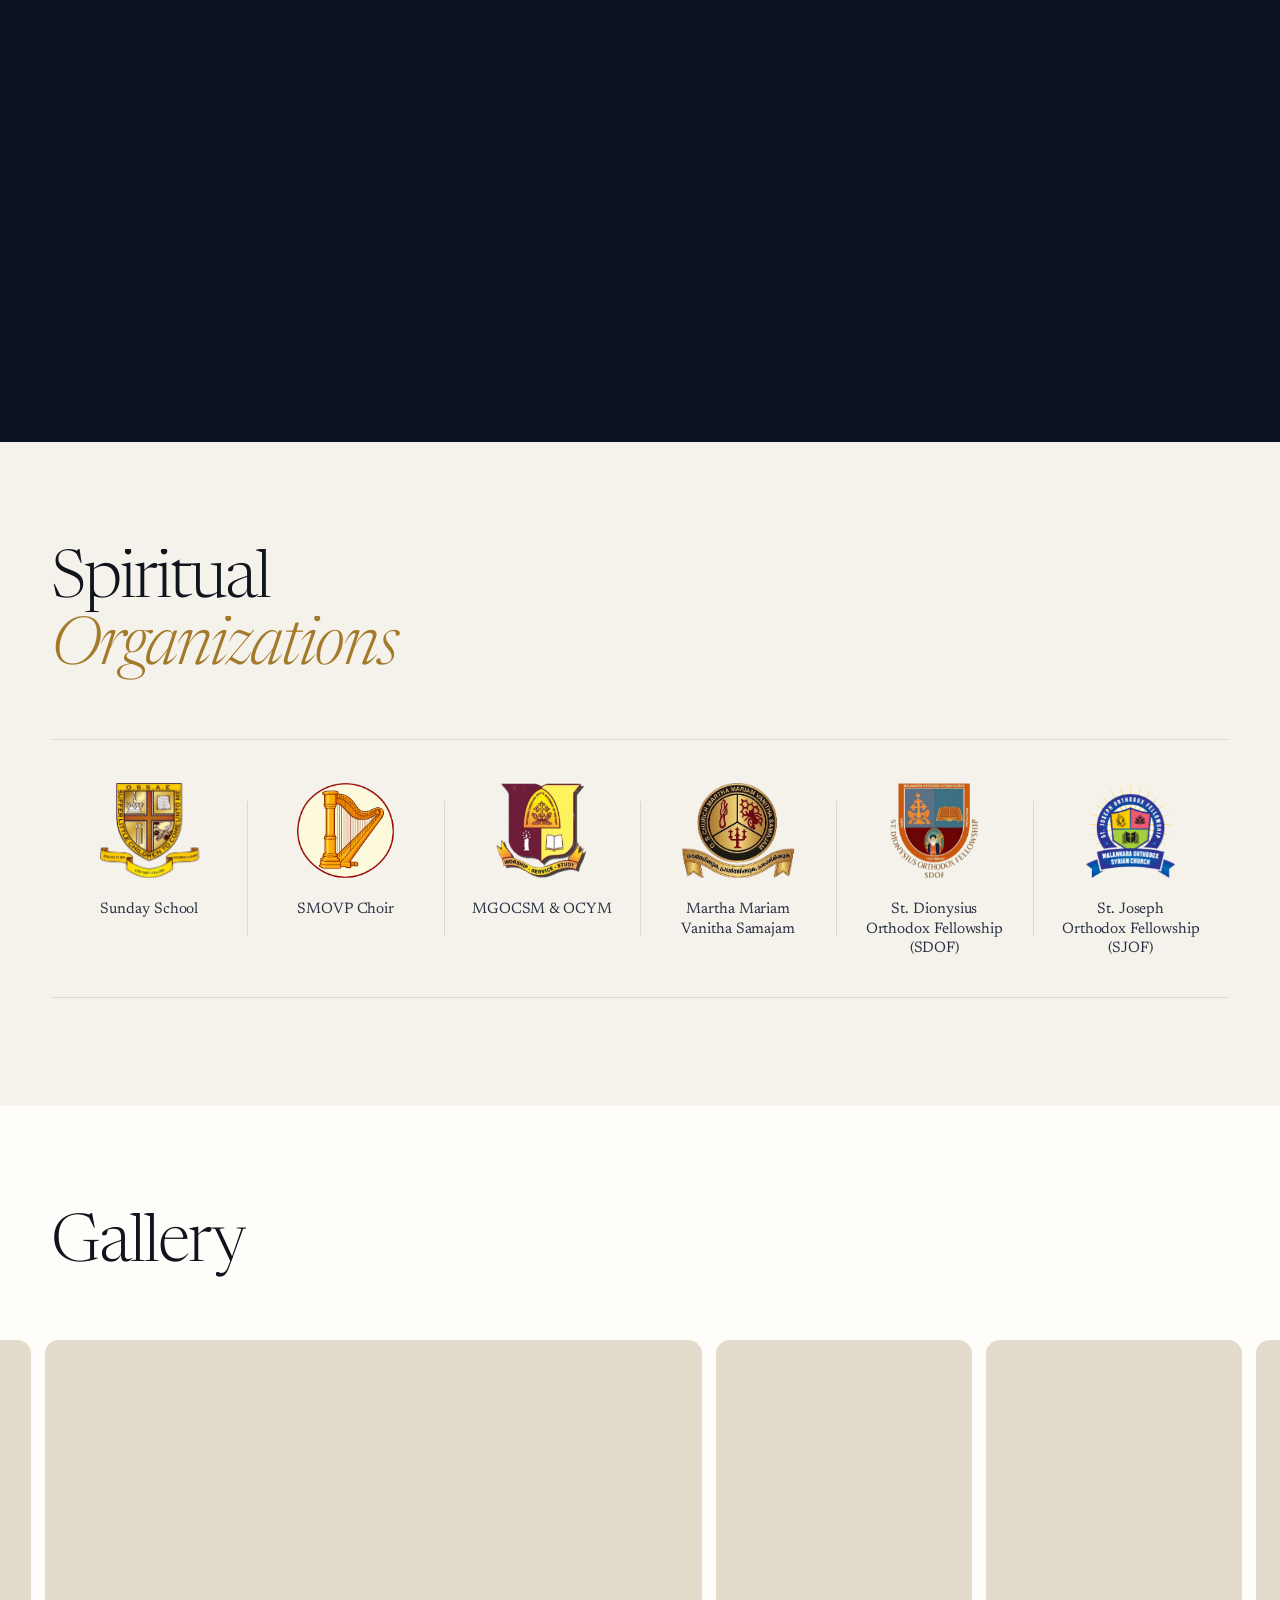
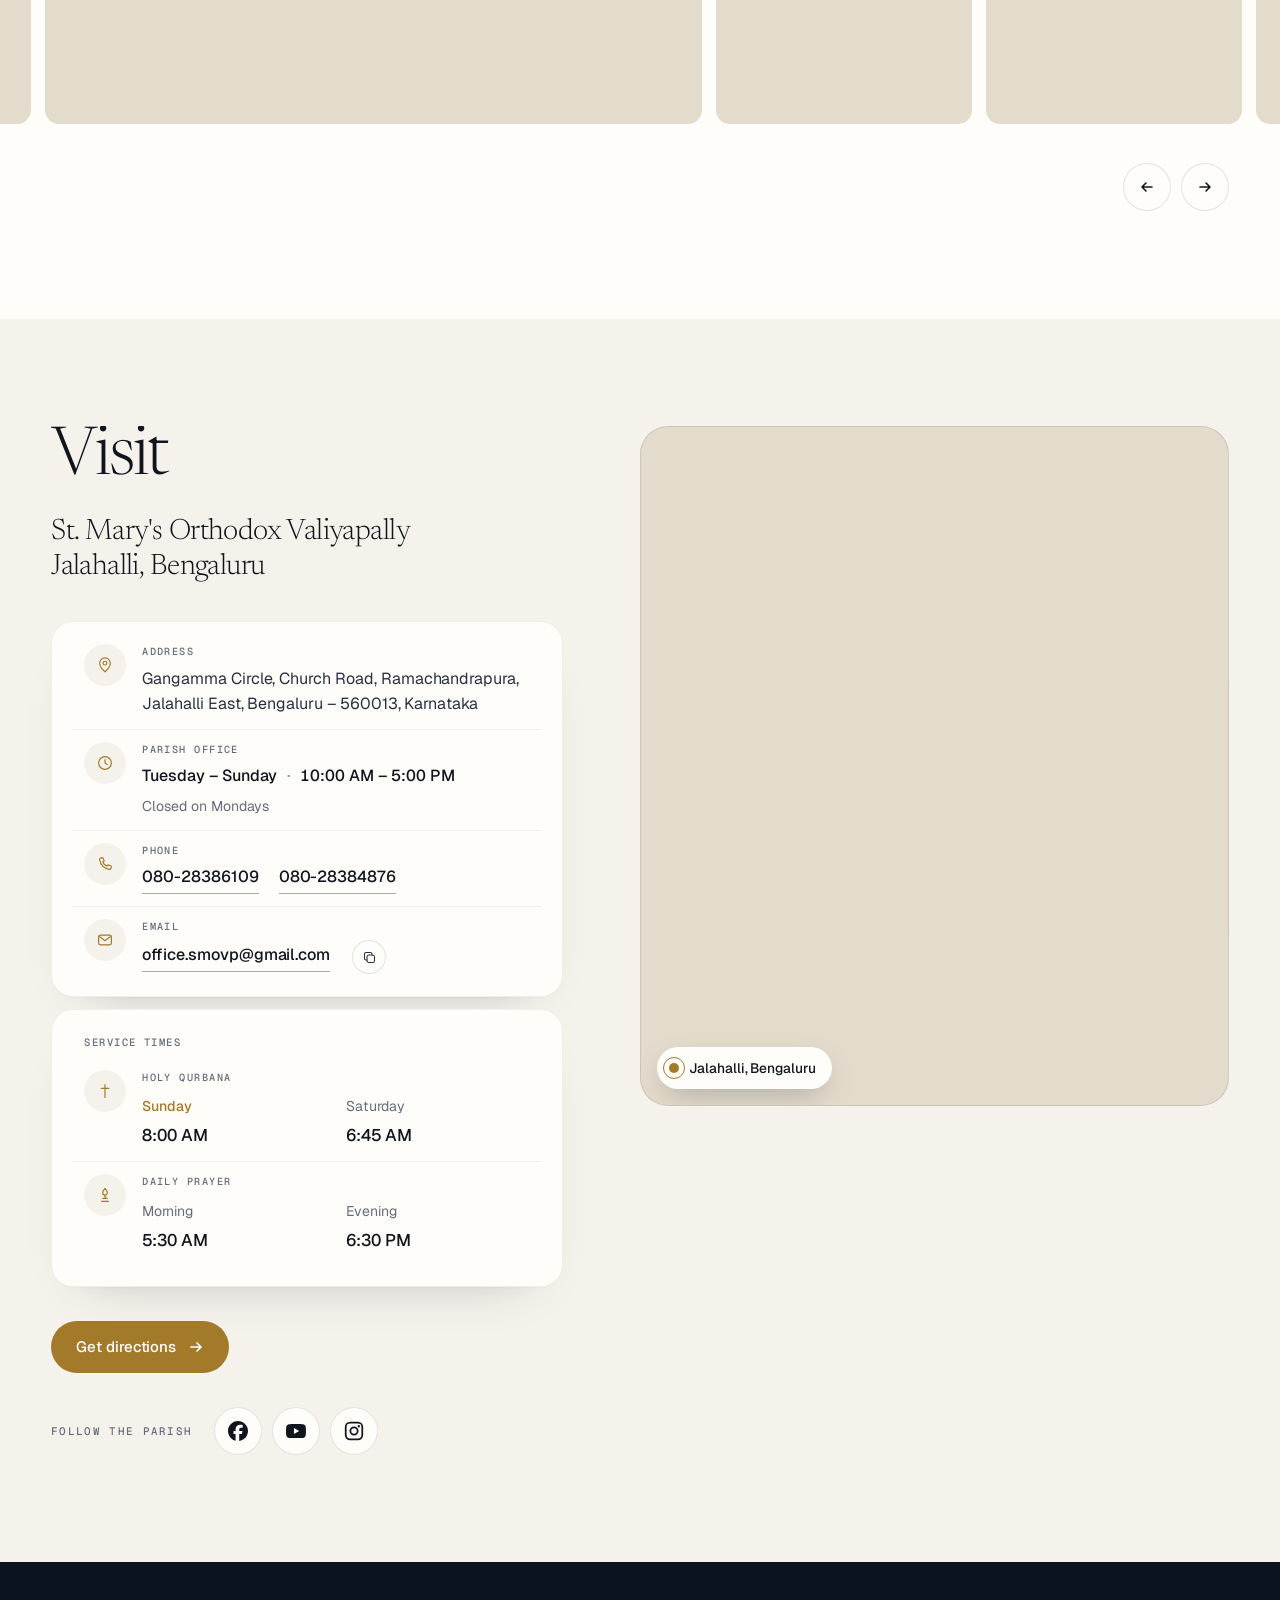
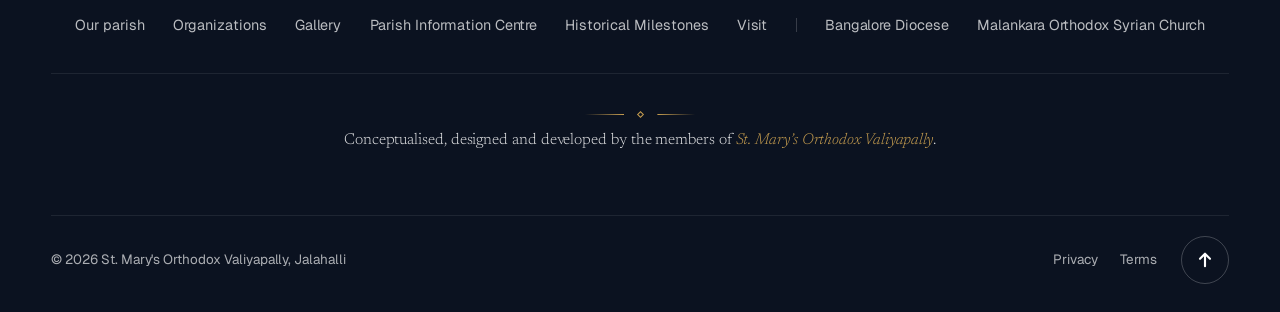
==== commit d207bb35: "Restore Plan your visit and Our history buttons - Hero buttons back to the original labels and layou" ====
--- a/index.html
+++ b/index.html
@@ -1655,16 +1655,6 @@
 @media (max-width:1360px) and (min-width:1081px){ .links{gap:0} .links a{padding:0 9px; font-size:.84rem} .nav-in{gap:16px} .nav-login{padding-left:16px; padding-right:18px} }
 @media (max-width:1200px) and (min-width:1081px){ .links a{padding:0 7px; font-size:.8rem} html[lang="ml"] .links a{font-size:.76rem} }
 @media (max-width:860px){ html[lang="ml"] .hh-title{font-size:clamp(2rem,9.4vw,3rem)} }
-/* hero buttons (computers and tablets): always one row; type and padding scale with the column so both labels fit */
-@media (min-width:761px){
-  .hs-acts{display:flex; flex-wrap:nowrap; gap:10px}
-  html .hs-acts .hs-b{flex:1 1 auto; width:auto; min-width:0; gap:.75em; padding:0 1.35em; font-size:var(--hb-fs,.98rem); white-space:nowrap}
-  .hs-acts .hs-b .ar,.hs-acts .hs-b .ar svg{width:1.1em; height:1.1em}
-}
-.hs-b > span:first-child{white-space:nowrap}
-/* hero: "Visit" instead of "Plan your visit" on computers, so the two buttons sit comfortably in one row */
-.hb-short{display:none}
-@media (min-width:1001px){ .hs-acts .hb-long{display:none} .hs-acts .hb-short{display:inline} }
 @media (prefers-reduced-motion: reduce){ *,*::before,*::after{animation-duration:.001s !important; animation-iteration-count:1 !important; transition-duration:.001s !important; scroll-behavior:auto !important} }
 </style>
 </head>
@@ -1799,8 +1789,8 @@
             <p class="hs-place mono-l hero-fade" style="--d:.95s"><span data-i18n="hero.place">Jalahalli, Bengaluru</span></p>
           </div>
           <div class="hs-acts">
-            <a class="btn btn-ink hs-b hero-fade" style="--d:1.05s" href="#visit"><span class="hb-long" data-i18n="hero.cta1">Plan your visit</span><span class="hb-short" data-i18n="nav.visit">Visit</span> <span class="ar"><svg><use href="#arr"/></svg><svg><use href="#arr"/></svg></span></a>
-            <a class="btn btn-line hs-b hs-hist hero-fade" style="--d:1.15s" href="#history"><span data-i18n="welcome.history">Historical Milestones</span> <span class="ar"><svg><use href="#arr"/></svg><svg><use href="#arr"/></svg></span></a>
+            <a class="btn btn-ink hs-b hero-fade" style="--d:1.05s" href="#visit"><span data-i18n="hero.cta1">Plan your visit</span> <span class="ar"><svg><use href="#arr"/></svg><svg><use href="#arr"/></svg></span></a>
+            <a class="btn btn-line hs-b hs-hist hero-fade" style="--d:1.15s" href="#history"><span data-i18n="welcome.history">Our history</span> <span class="ar"><svg><use href="#arr"/></svg><svg><use href="#arr"/></svg></span></a>
             <a class="btn btn-line hs-b hs-login hero-fade" style="--d:1.15s" href="https://churchgovern.app/member/login" target="_blank" rel="noopener"><span data-i18n="nav.login">Member login</span> <svg class="ico"><use href="#user"/></svg></a>
           </div>
         </div>
@@ -1845,7 +1835,7 @@
           <p class="body rv" style="--d:.08s" data-i18n="welcome.body">For generations, St. Mary's Orthodox Valiyapally has been a home of prayer, faith, and fellowship in Jalahalli. Since 1966, we have walked together in the light of Christ, preserving the sacred traditions and apostolic faith entrusted to us through St. Thomas the Apostle.</p>
           <div class="acts rv" style="--d:.16s">
             <a class="btn btn-ink" href="#visit"><span data-i18n="nav.times">Service times</span> <span class="ar"><svg><use href="#arr"/></svg><svg><use href="#arr"/></svg></span></a>
-            <a class="link" href="#history"><span data-i18n="welcome.history">Historical Milestones</span> <svg><use href="#arr"/></svg></a>
+            <a class="link" href="#history"><span data-i18n="welcome.history">Our history</span> <svg><use href="#arr"/></svg></a>
           </div>
         </div>
         <div class="composition">
@@ -2256,7 +2246,7 @@
   'welcome.quote': '“അവന്റെ വാതിലുകളിൽ സ്തോത്രത്തോടും<br>അവന്റെ പ്രാകാരങ്ങളിൽ സ്തുതിയോടുംകൂടെ വരുവിൻ;<br>അവനു സ്തോത്രം ചെയ്ത് അവന്റെ നാമത്തെ വാഴ്ത്തുവിൻ.”',
   'welcome.cite': 'സങ്കീർത്തനം 100:4',
   'welcome.body': '1966 മുതൽ ജാലഹള്ളിയിൽ വിശ്വാസത്തിന്റെയും പ്രാർത്ഥനയുടെയും സ്നേഹത്തിന്റെയും സാക്ഷ്യമായി സെന്റ് മേരീസ് ഓർത്തഡോക്സ് വലിയപള്ളി നിലകൊള്ളുന്നു. ക്രിസ്തുവിൽ ഒന്നായി, മാർത്തോമ്മാ ശ്ലീഹായുടെ വിശ്വാസപാരമ്പര്യം മുറുകെപ്പിടിച്ച് ഒരുമയുടെ ചുവടുകളോടെ മുന്നോട്ട്.',
-  'welcome.history': 'ചരിത്ര നാഴികക്കല്ലുകൾ',
+  'welcome.history': 'ഇടവക ചരിത്രം',
   'facts.churchv': 'മലങ്കര ഓർത്തഡോക്സ് സുറിയാനി സഭ', 'facts.diocesev': 'ബാംഗ്ലൂർ ഭദ്രാസനം',
 
 
@@ -2793,21 +2783,6 @@
     saints.forEach(function (n) { n.addEventListener('click', function () { if (isMob && !n.classList.contains('cur')) { touched = true; trio.scrollTo({ left: n.offsetLeft + n.offsetWidth / 2 - trio.clientWidth / 2, behavior: motion ? 'smooth' : 'auto' }); } }); });
     addEventListener('resize', centre); addEventListener('load', centre); centre();
   })();
-  // hero buttons on larger screens: one row; the type steps down until both labels fit
-  (function () {
-    var acts = $('.hs-acts'); if (!acts) return; var q = 0;
-    function fit() {
-      q = 0; var bs = $$('.hs-b', acts).filter(function (b) { return b.offsetParent; });
-      if (innerWidth < 761) { acts.style.removeProperty('--hb-fs'); return; }
-      var fs = 15.7; acts.style.setProperty('--hb-fs', fs + 'px');
-      while (fs > 10.5 && bs.some(function (b) { return b.scrollWidth > b.clientWidth + 1; })) { fs -= .25; acts.style.setProperty('--hb-fs', fs + 'px'); }
-    }
-    function later() { if (!q) q = requestAnimationFrame(fit); }
-    addEventListener('resize', later); addEventListener('load', fit);
-    new MutationObserver(later).observe(document.documentElement, { attributes: true, attributeFilter: ['lang'] });
-    if (document.fonts && document.fonts.ready) document.fonts.ready.then(fit);
-    fit();
-  })();
   function setHj(o) { hj.classList.toggle('open', o); hjNow.setAttribute('aria-expanded', String(o)); }
   hjNow.addEventListener('click', function () { setHj(!hj.classList.contains('open')); buzz(6); });
   hj.addEventListener('click', function (e) { if (e.target.closest('a')) setHj(false); });
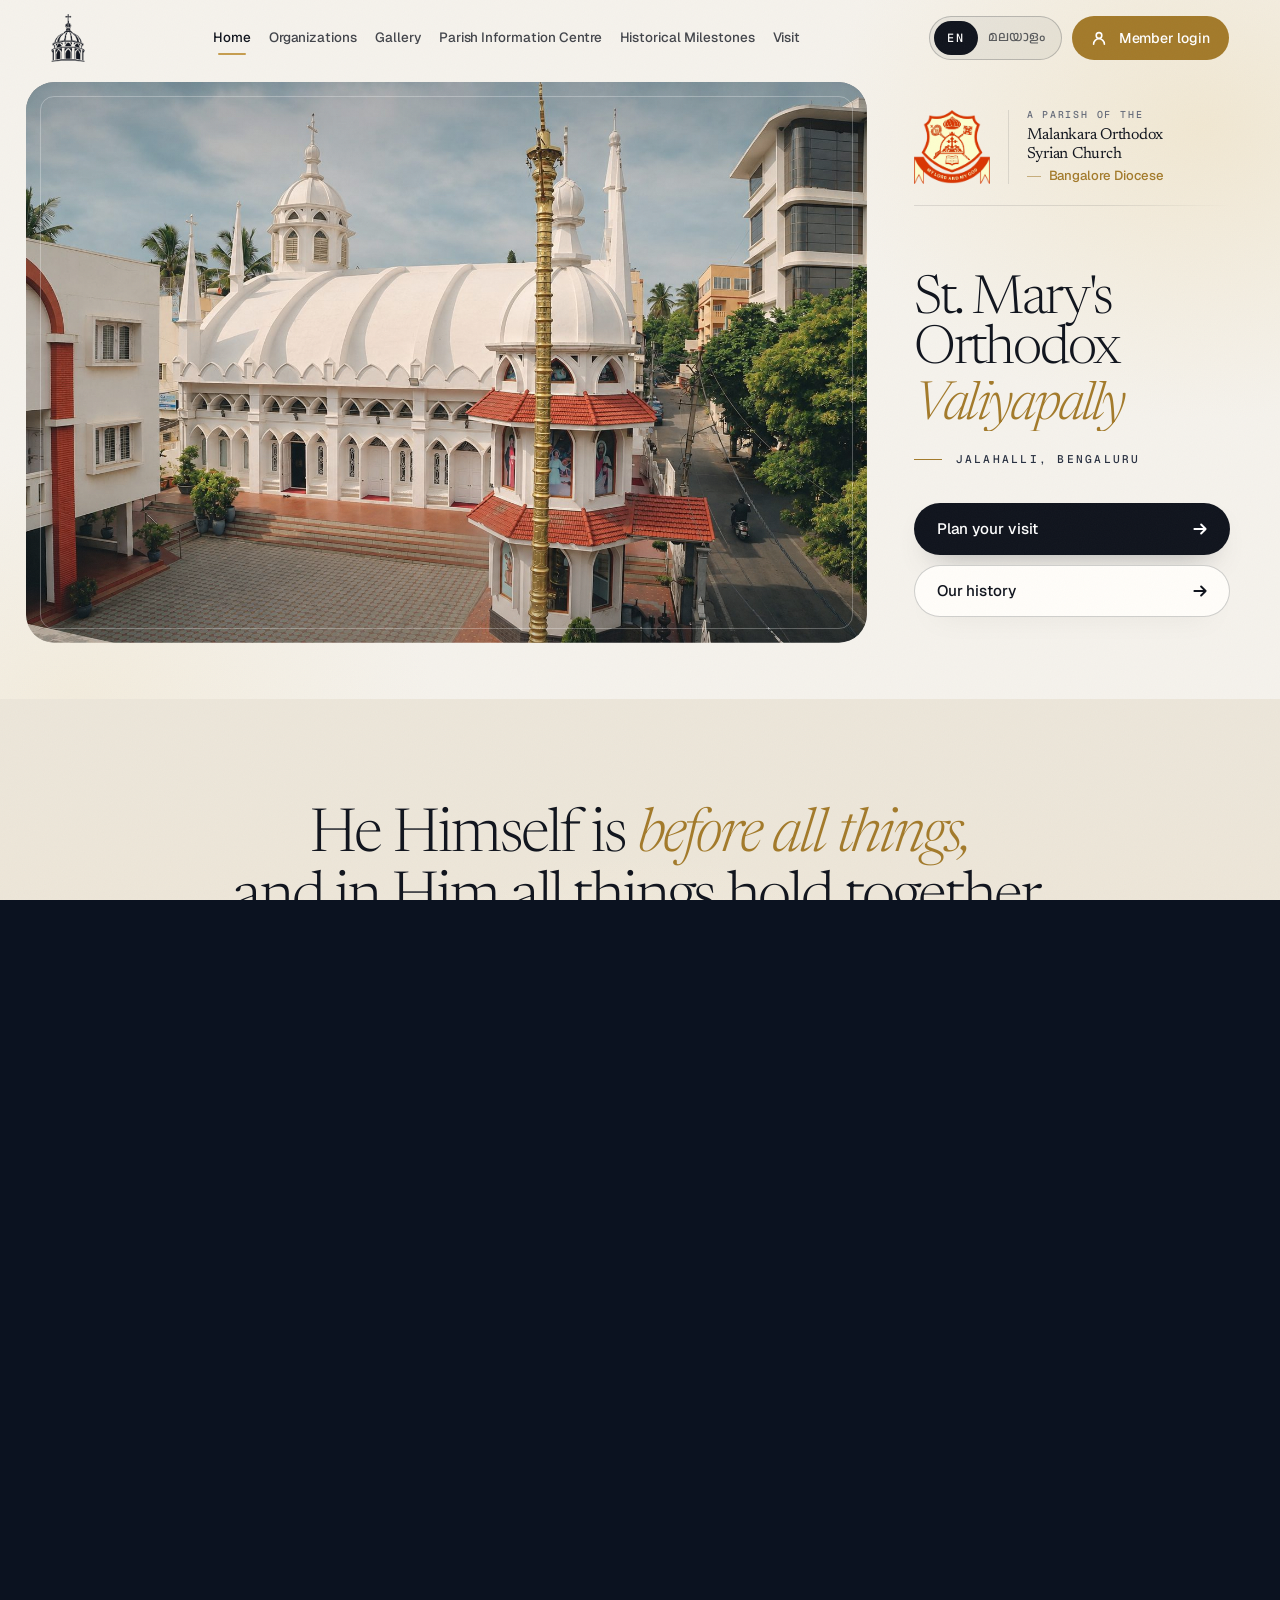
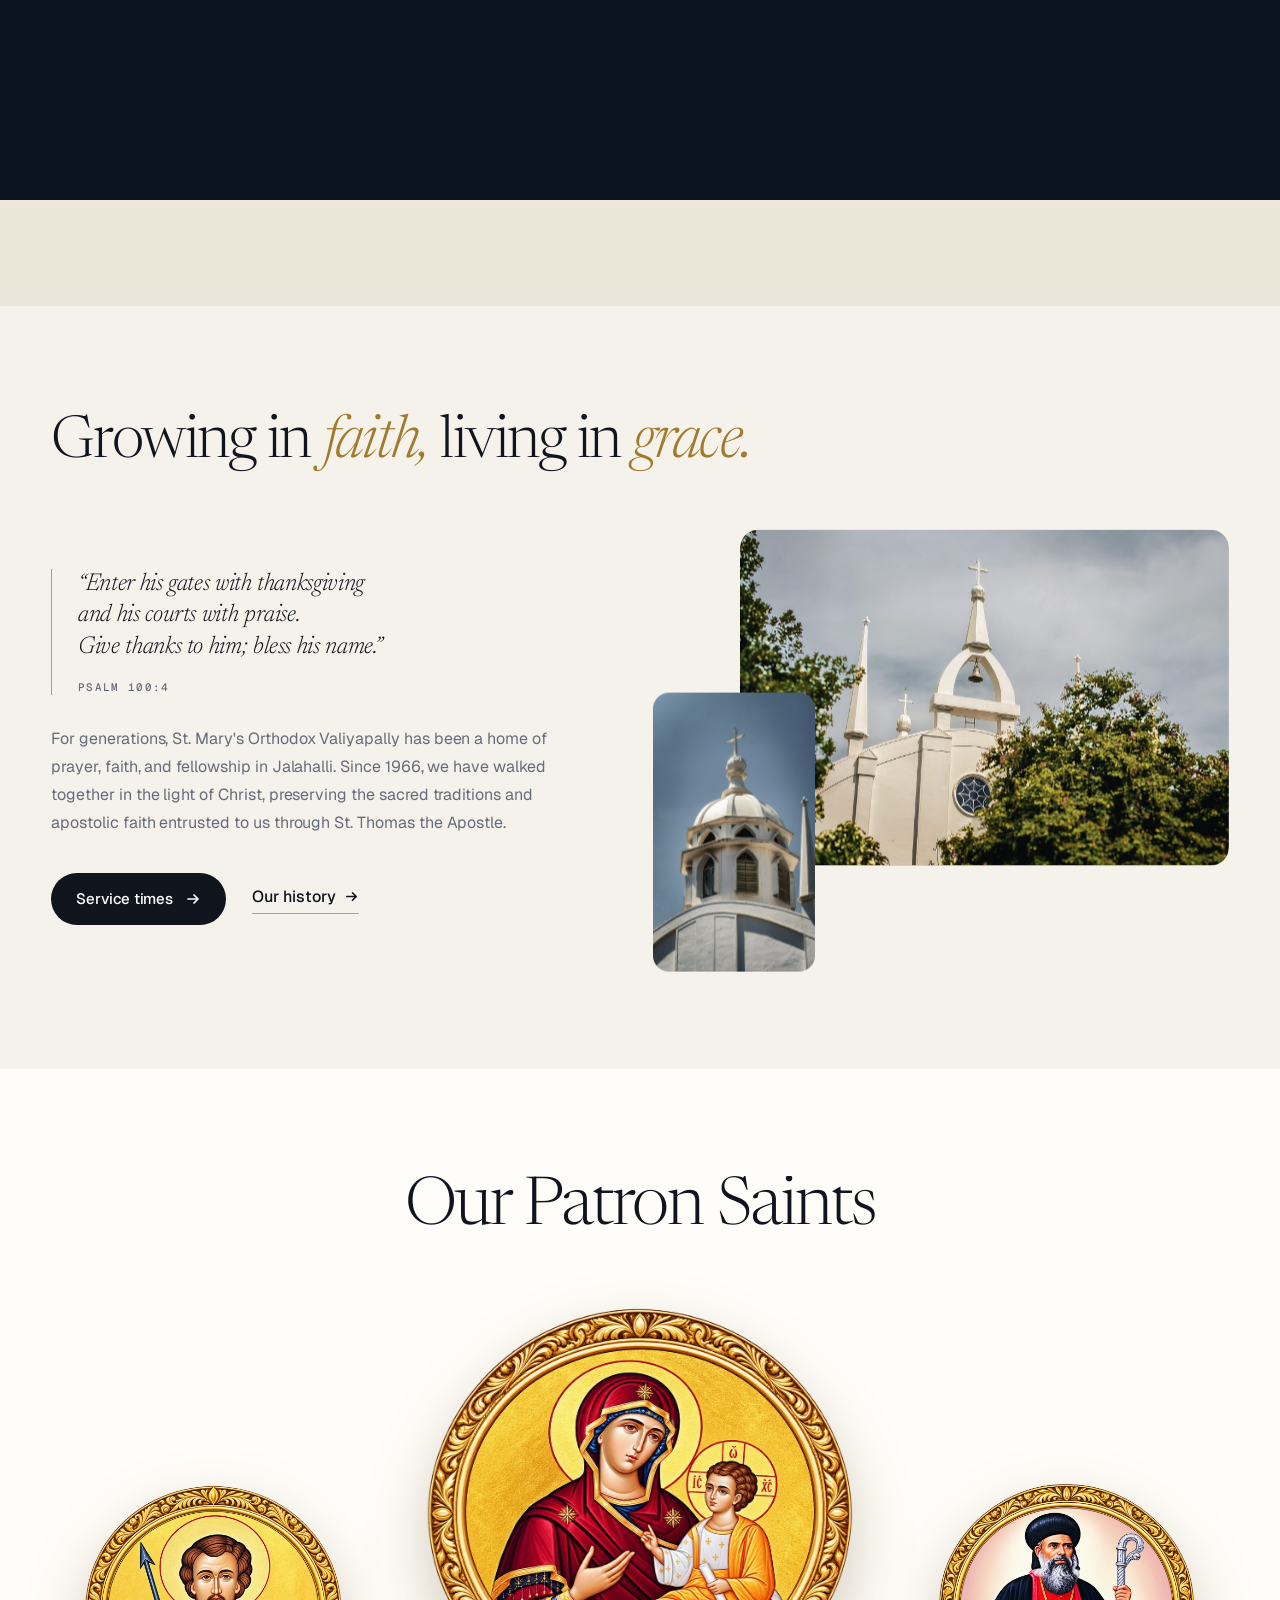
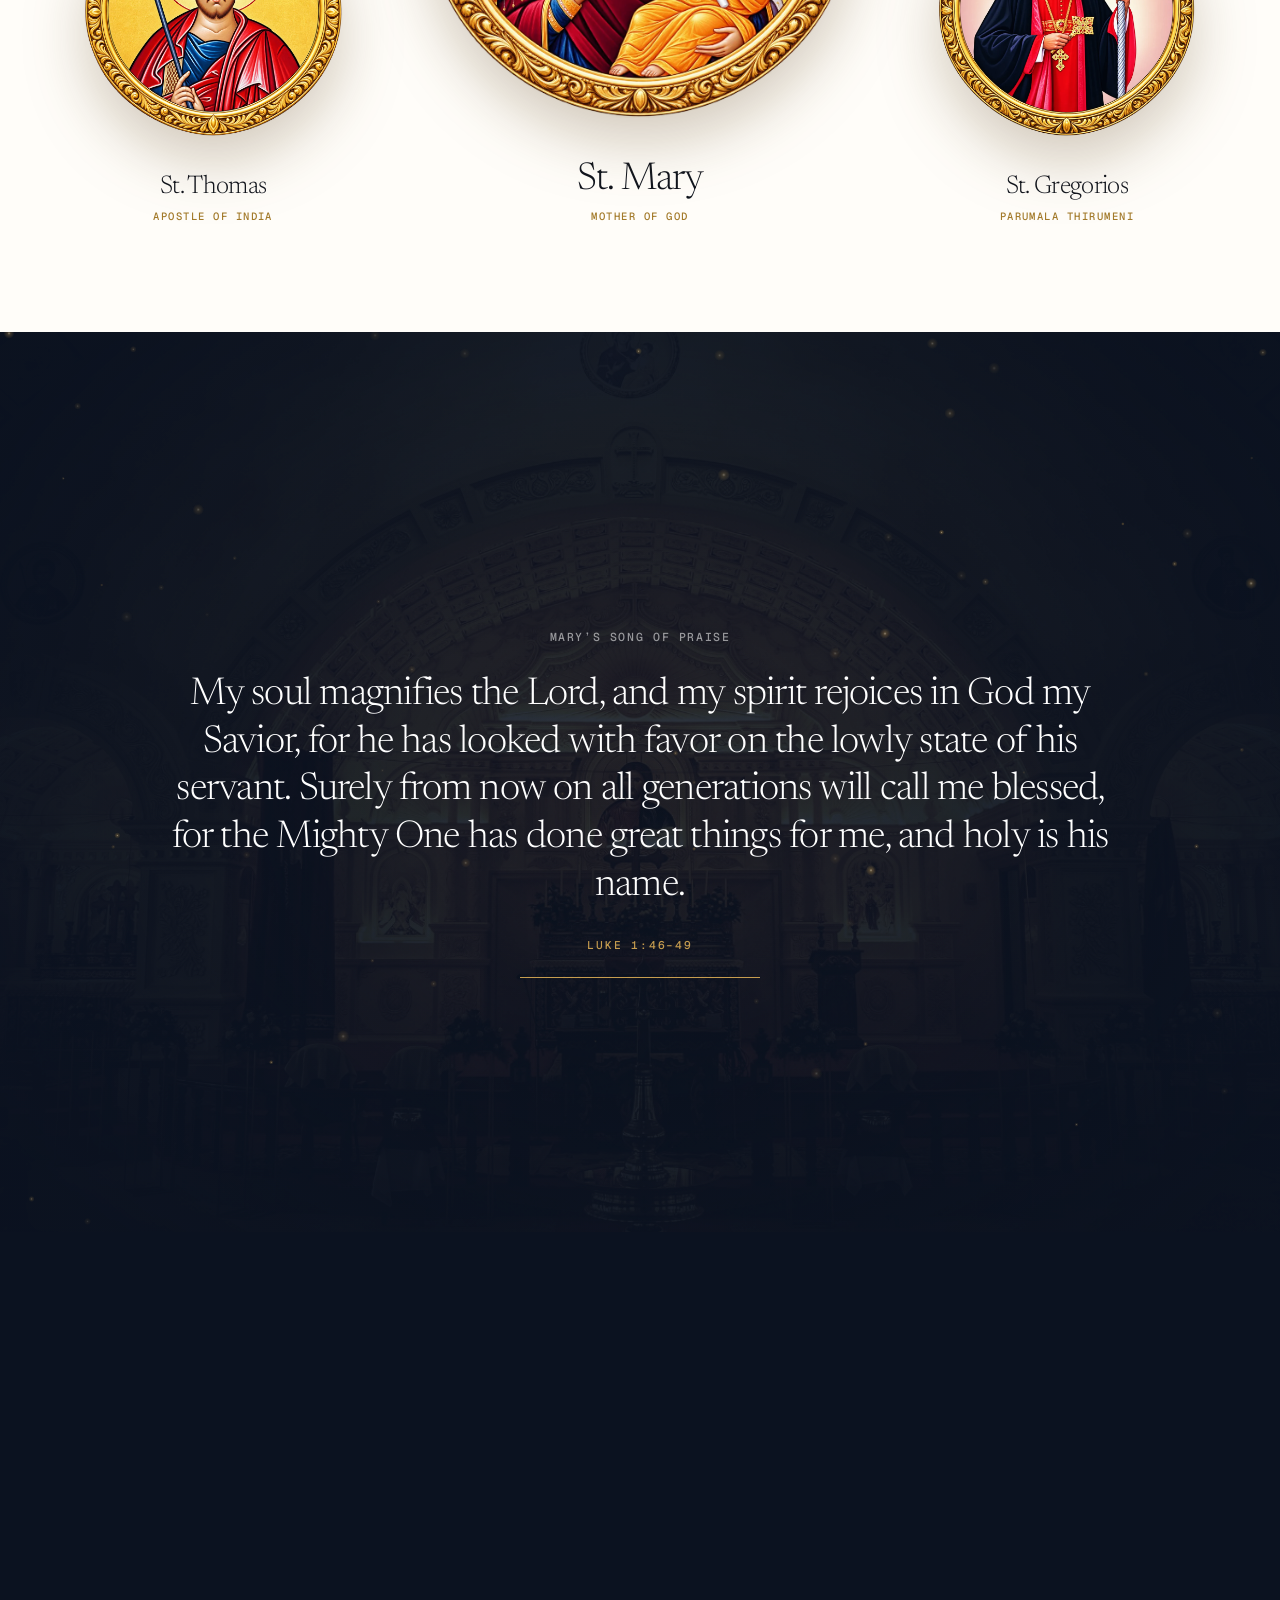
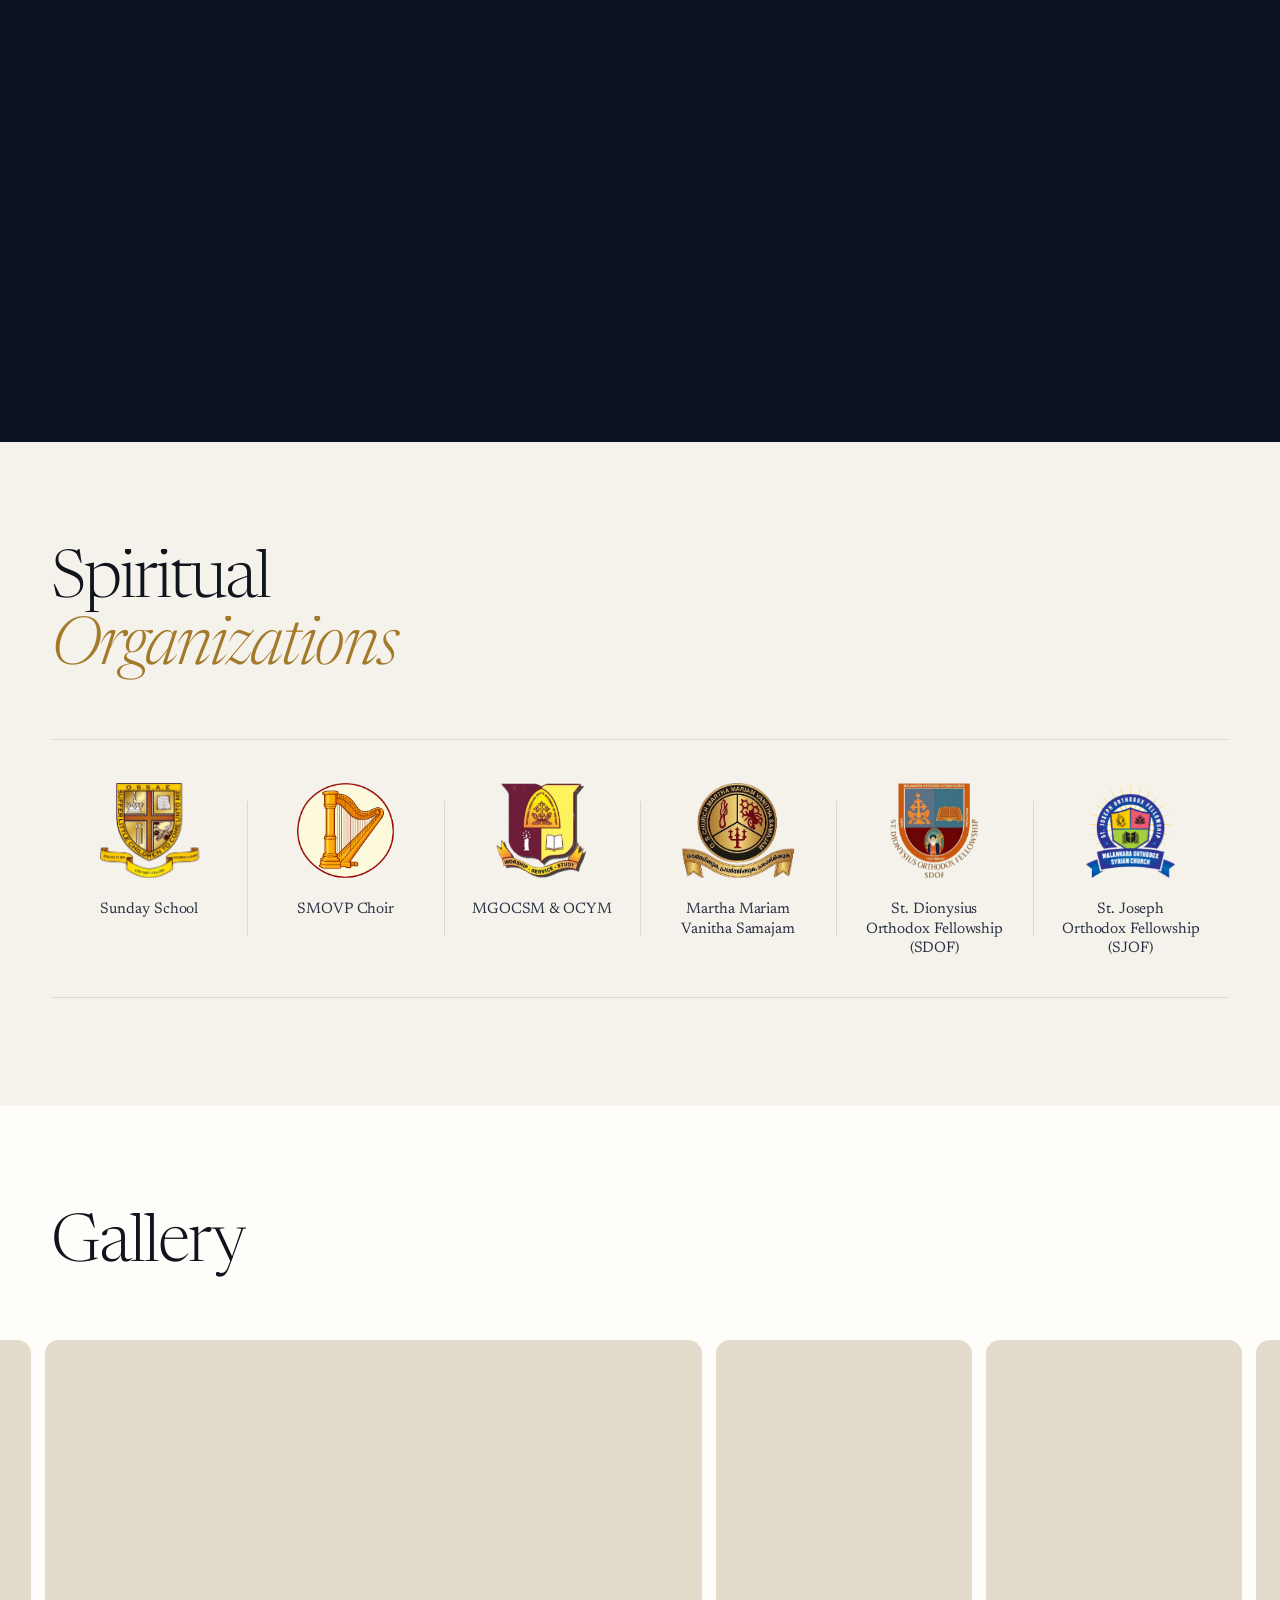
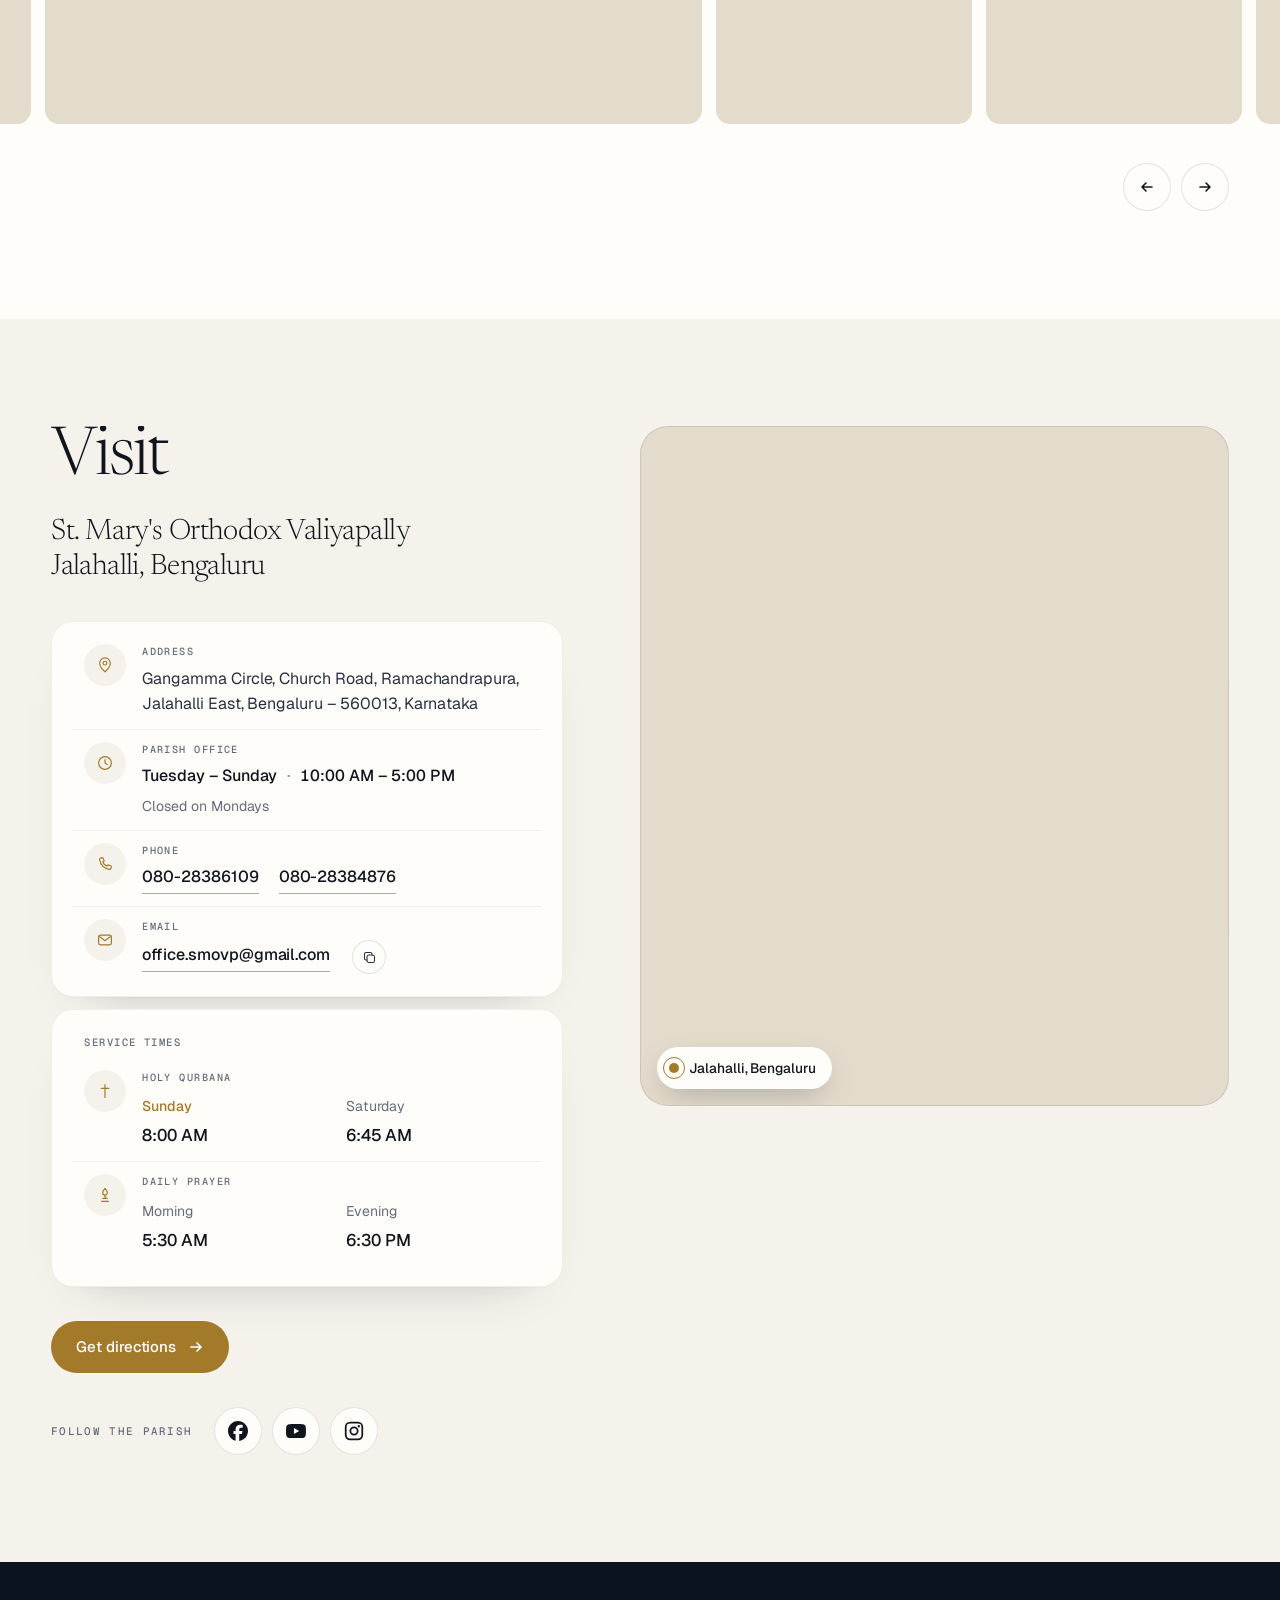
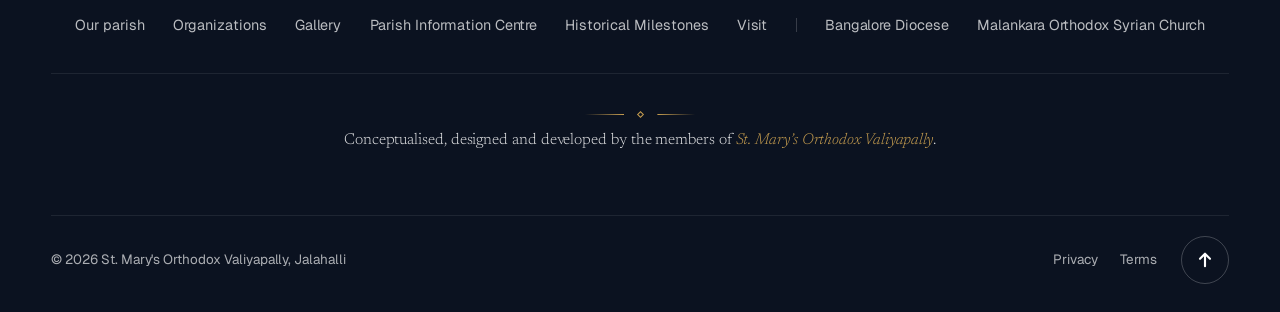
==== commit 9debcbc5: "Patron saints heading: Our Patron Saints" ====
--- a/index.html
+++ b/index.html
@@ -1850,7 +1850,7 @@
   <section class="sec patron" id="stmary" aria-labelledby="stmary-title">
     <div class="wrap">
       <div class="patron-head">
-        <h2 class="h2 lines" id="stmary-title"><span class="ln"><span style="--i:0" data-i18n="mary.t1">Our patron saints</span></span></h2>
+        <h2 class="h2 lines" id="stmary-title"><span class="ln"><span style="--i:0" data-i18n="mary.t1">Our Patron Saints</span></span></h2>
       </div>
       <div class="trio">
         <figure class="saint rv" style="--d:.12s">
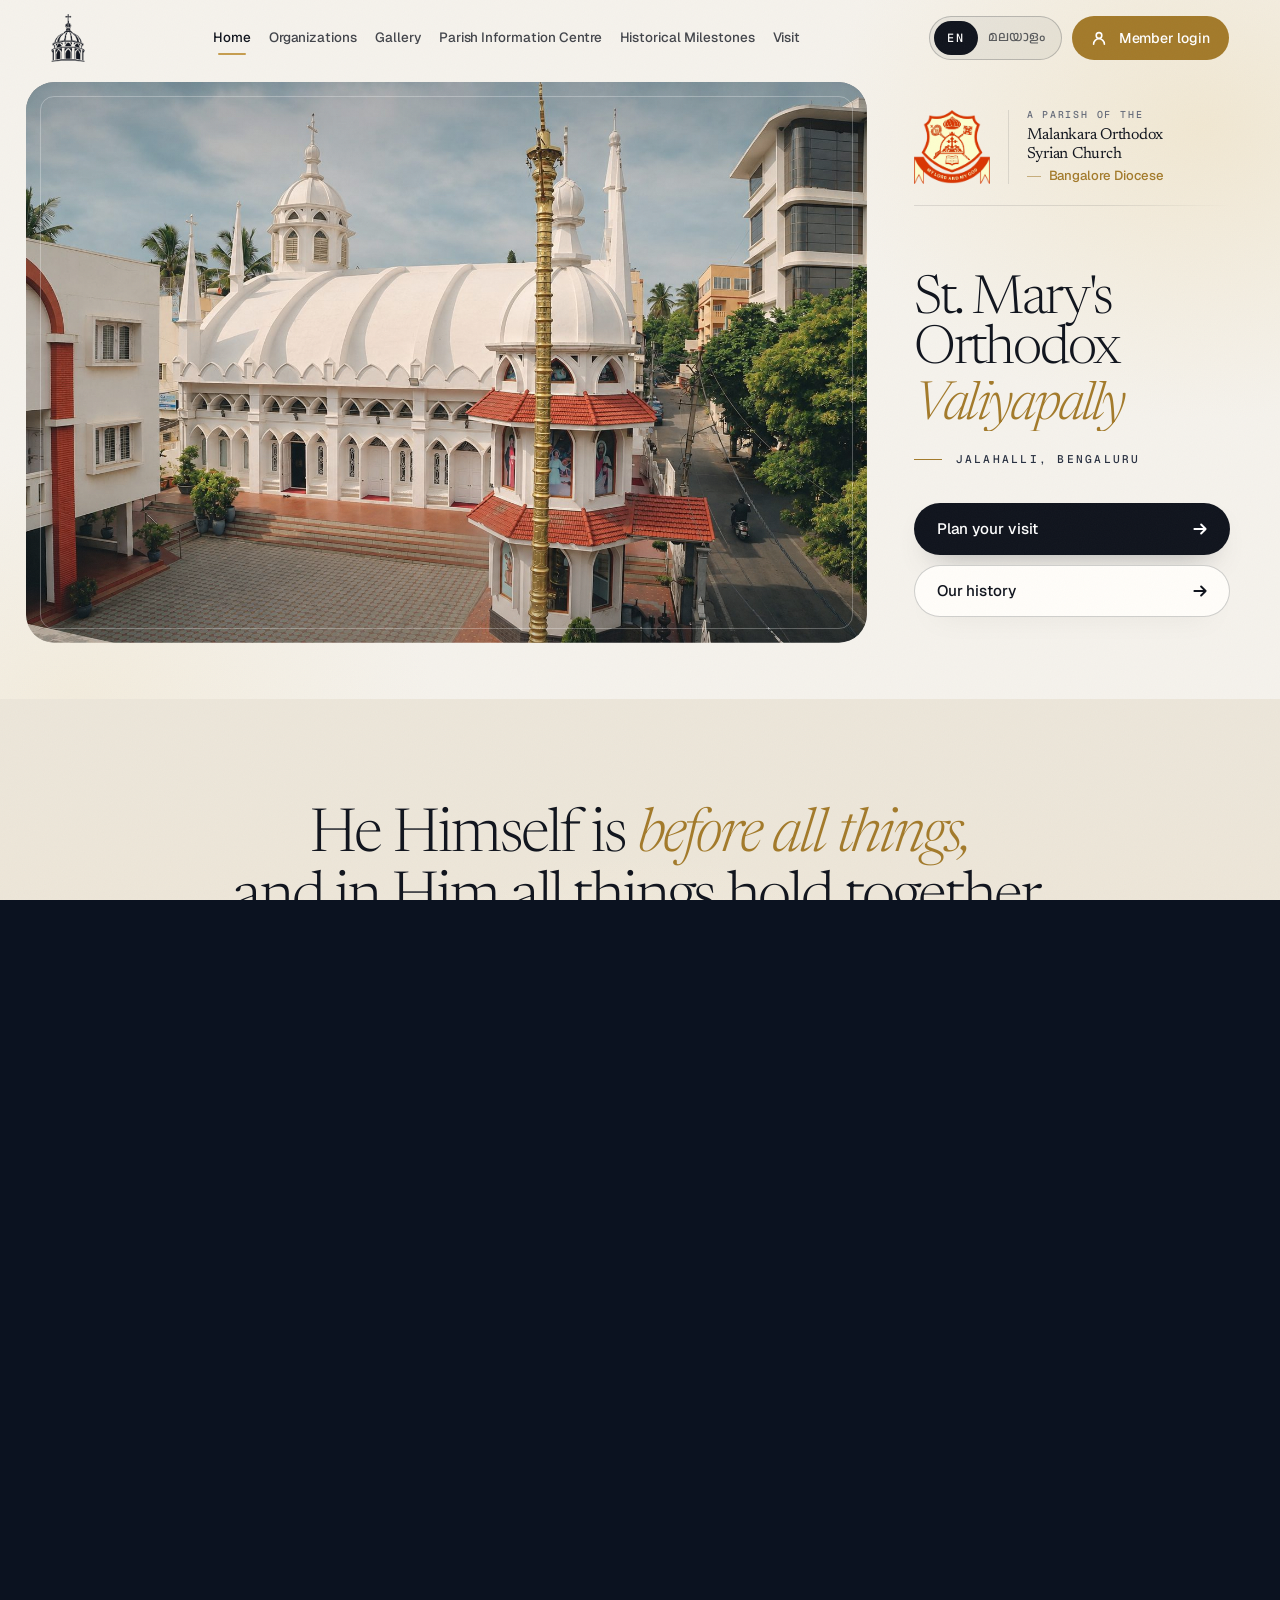
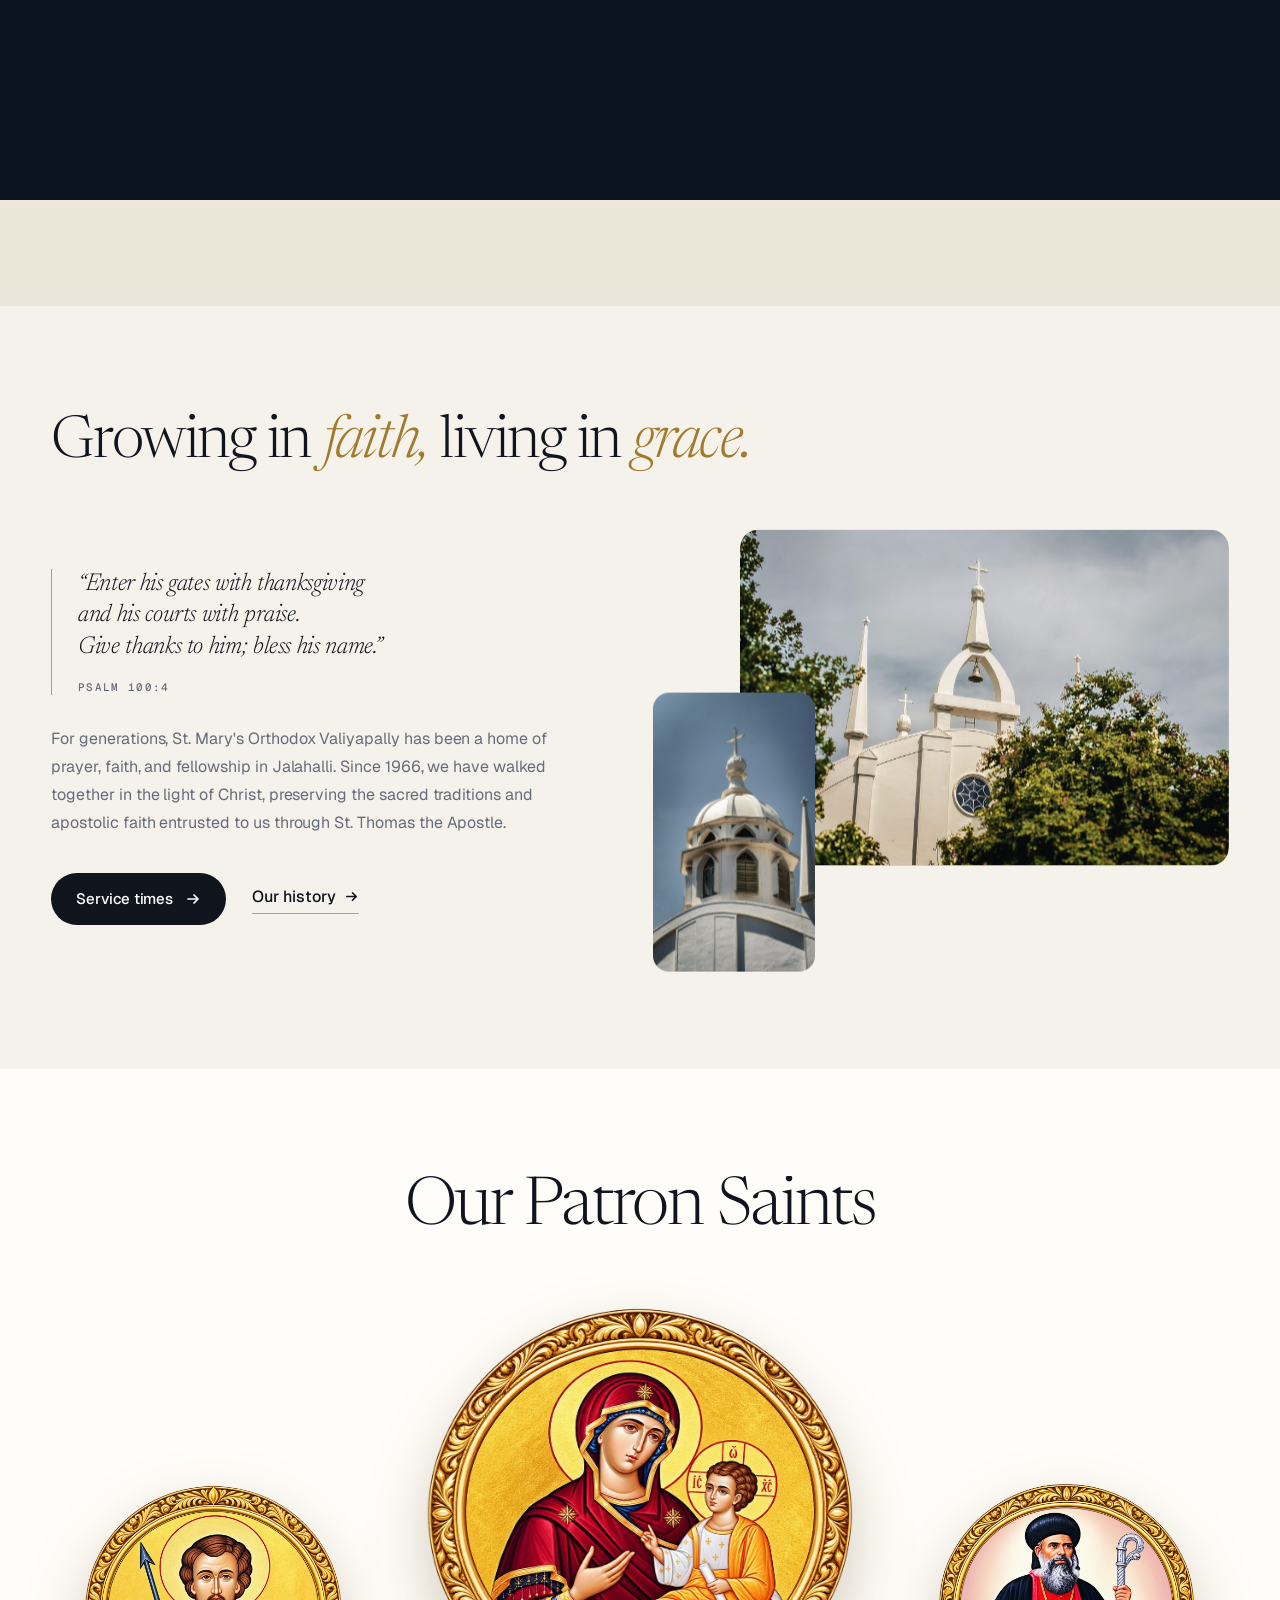
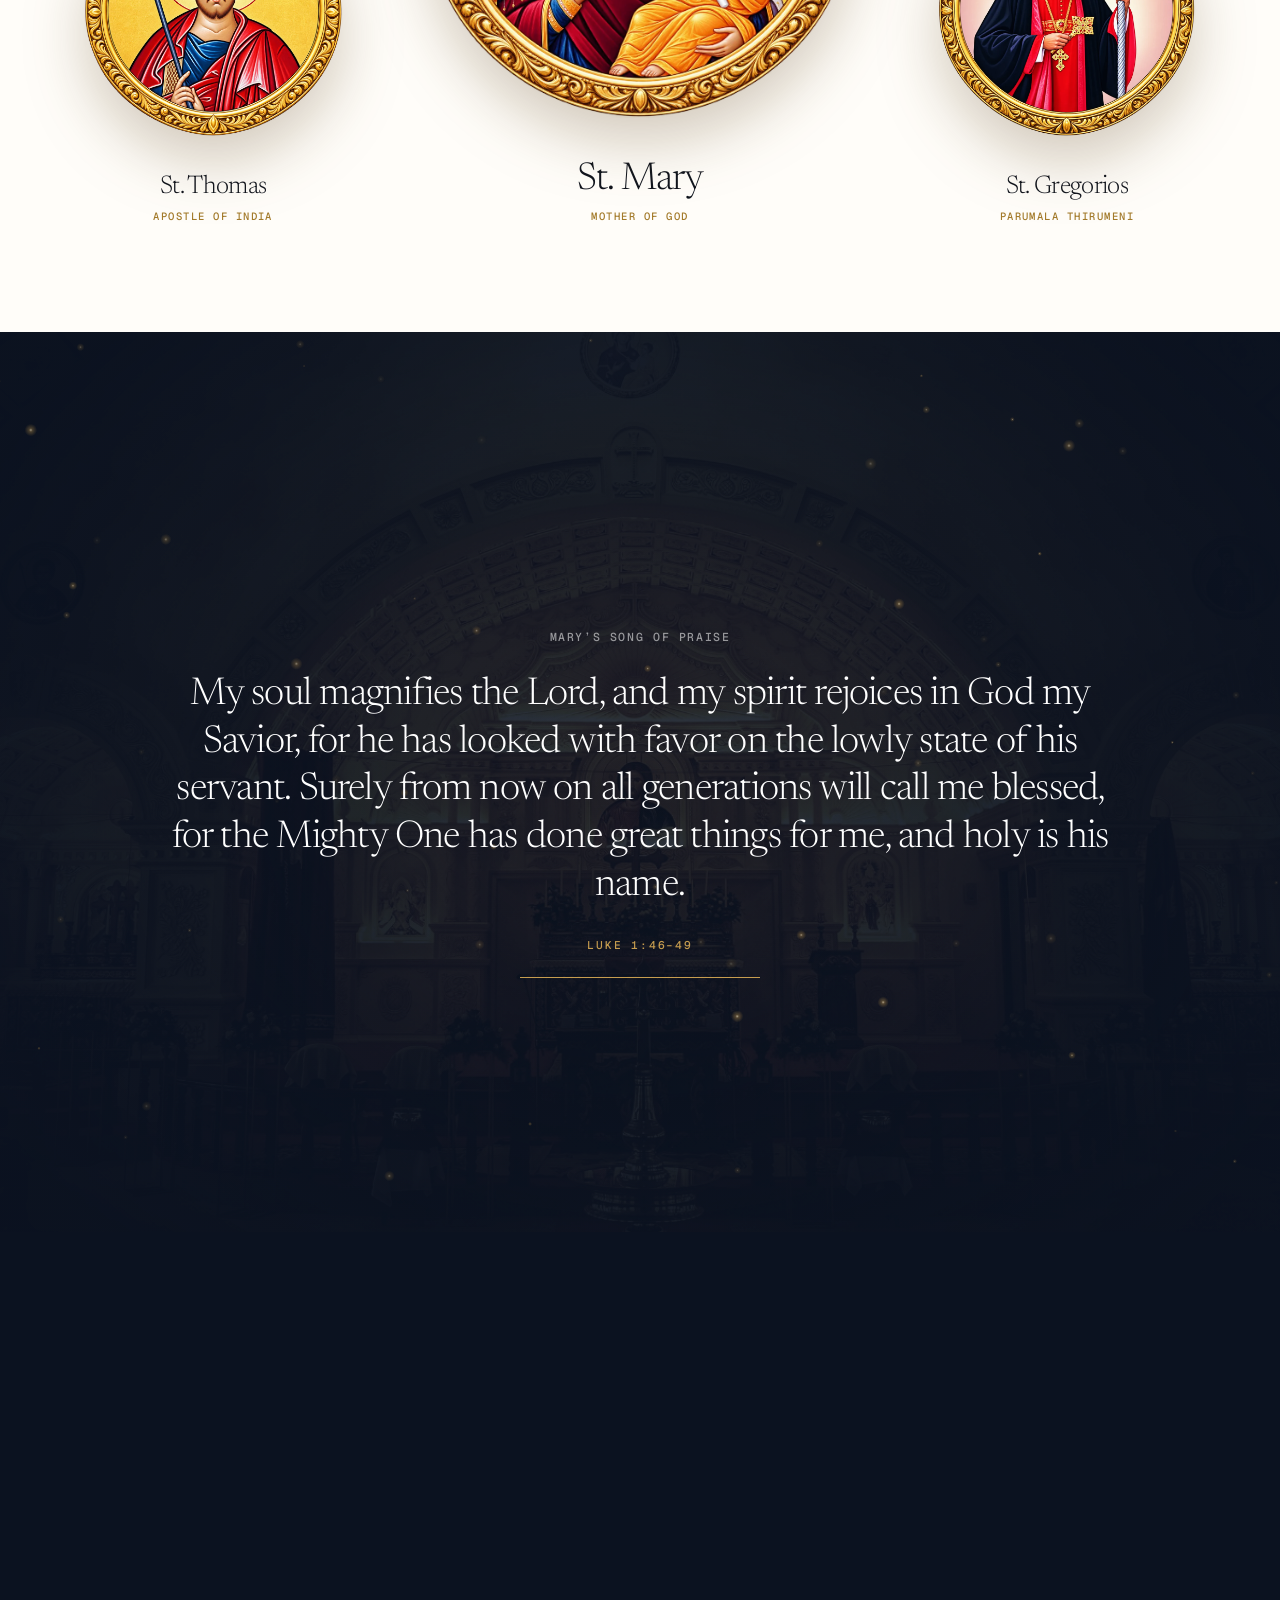
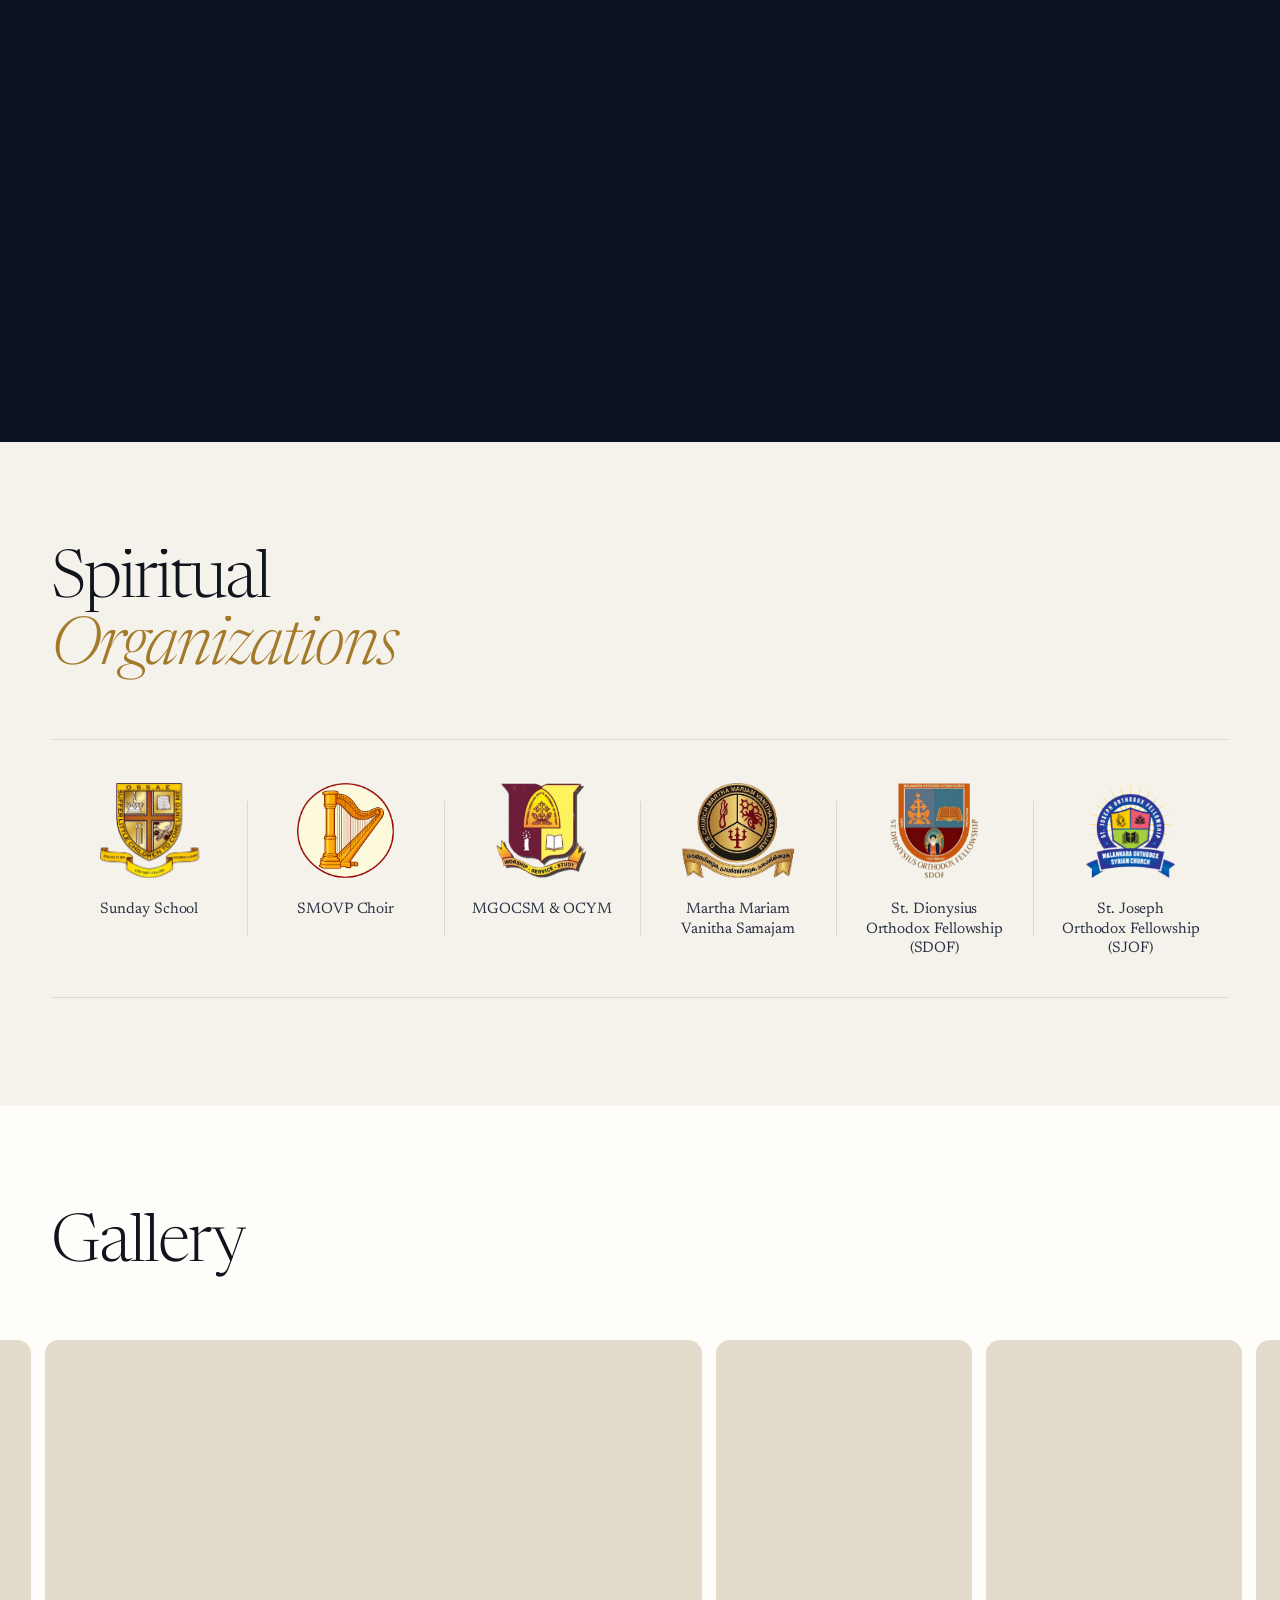
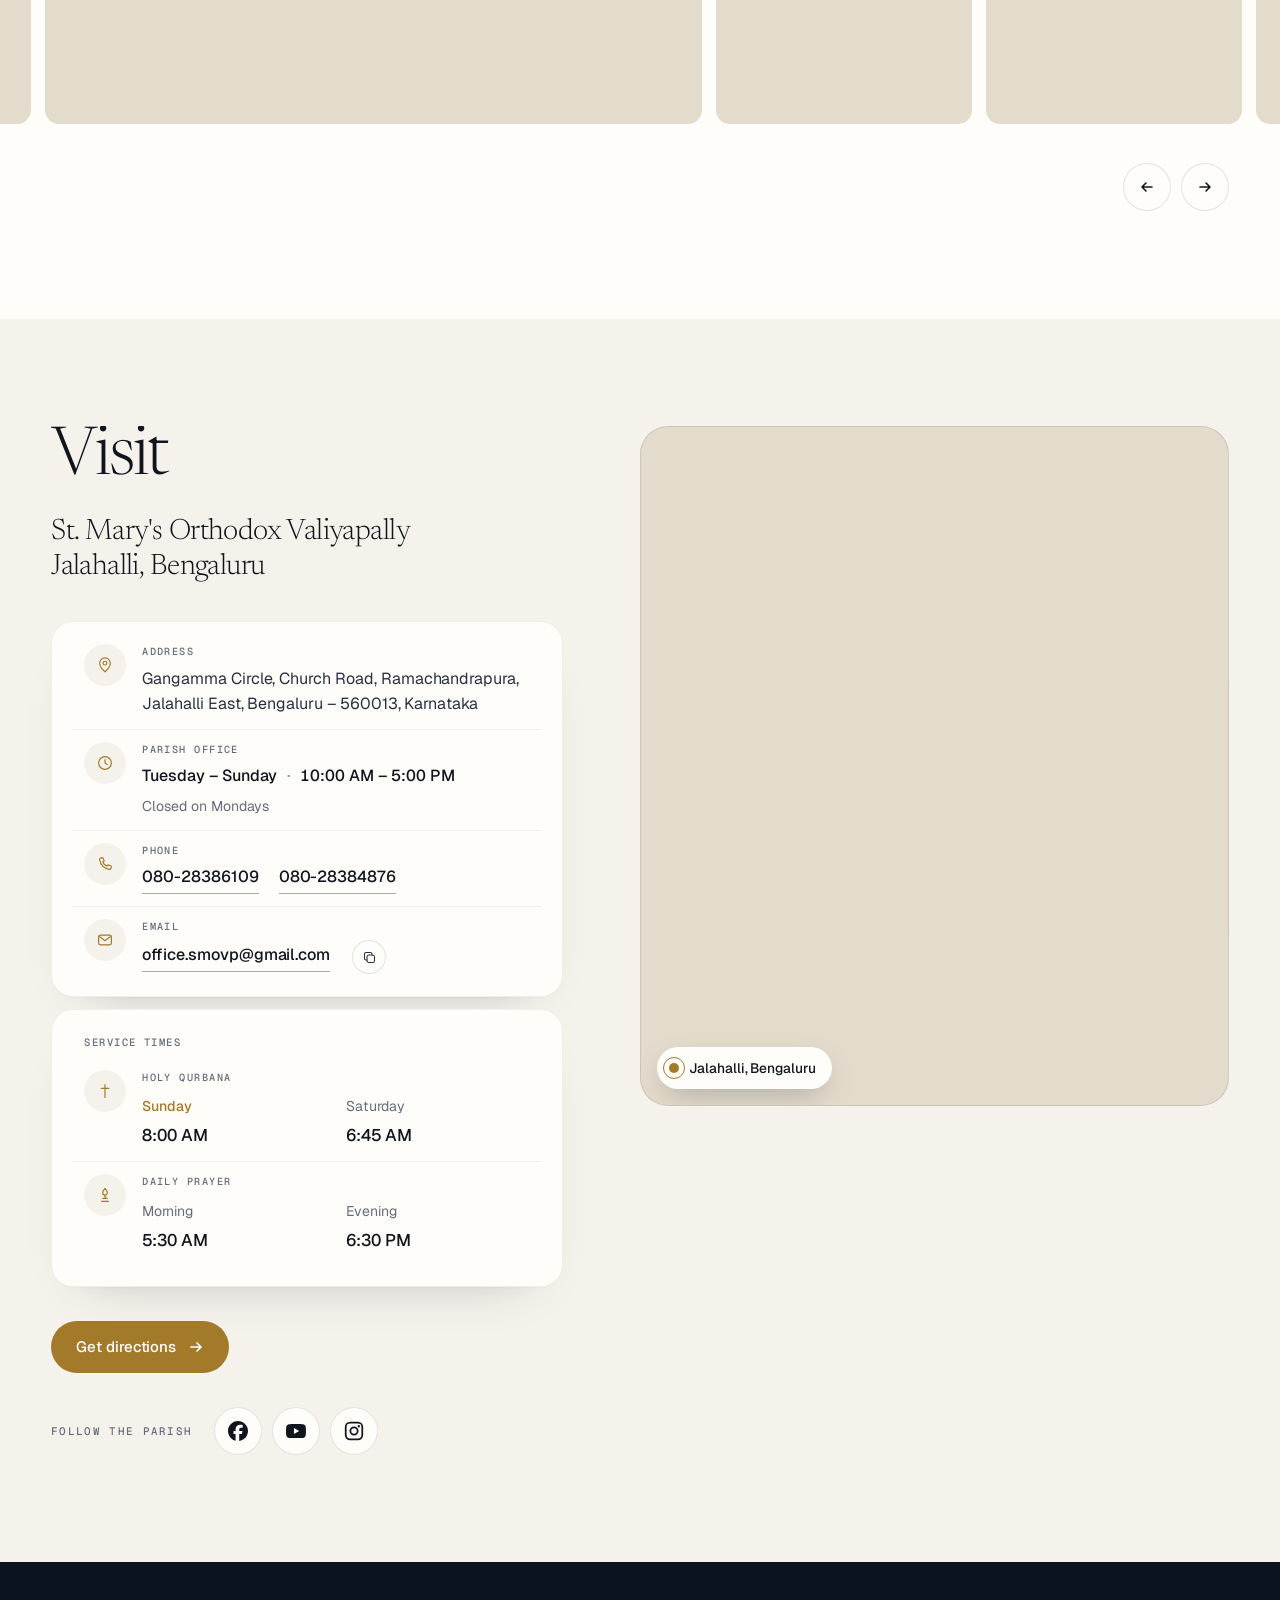
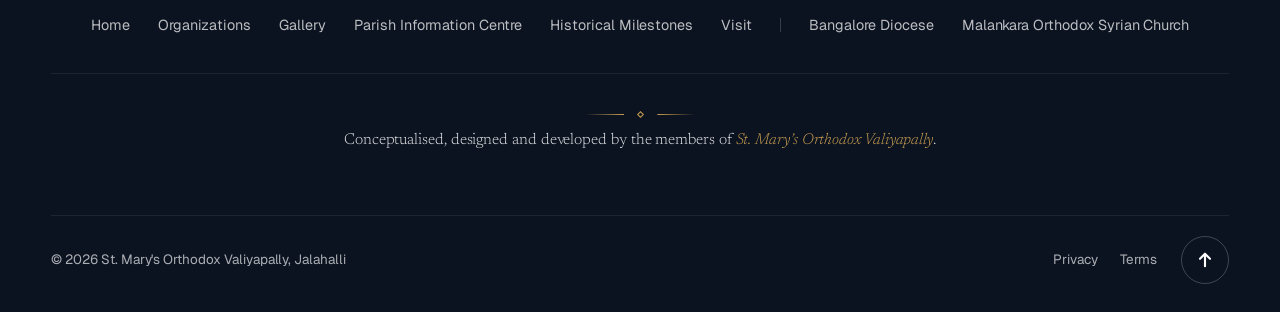
==== commit 63d132d0: "Footer links, Catholicate wording, Pentecost spelling" ====
--- a/index.html
+++ b/index.html
@@ -2134,7 +2134,7 @@
         <div class="tl-card rv">
           <p class="tl-date">2012</p>
           <h2 class="tl-title" data-i18n="tl.13">The cross tower and Catholicate Centenary Complex</h2>
-          <p class="tl-text" data-i18n="tl.13t">The parish built a cross tower and a parish complex, named the Catholicate Centenary Complex to honour the hundredth anniversary of the Catholicate in Malankara.</p>
+          <p class="tl-text" data-i18n="tl.13t">The parish built a cross tower and a parish complex, named the Catholicate Centenary Complex to honour the hundredth anniversary of the establishment of Catholicate in Malankara.</p>
         </div>
         <div class="tl-side rv" style="--d:.12s"><div class="tl-tall tl-duo"><button class="tl-media tl-main lb-item" type="button"><img src="images/cross-tower-2012-1.jpg" alt="The new cross tower, white with red tiled roofs and painted saints, beside the golden flagstaff" width="410" height="792" loading="lazy"><span class="sr"><h3>The cross tower</h3><p>2012</p></span></button><button class="tl-media lb-item" type="button"><img src="images/complex-2012-2.jpg" alt="The Catholicate Centenary Complex, cream walls with tall red-brick arches" width="1119" height="788" loading="lazy"><span class="sr"><h3>The Catholicate Centenary Complex</h3><p>2012</p></span></button></div></div>
       </li>
@@ -2193,11 +2193,11 @@
   <div class="wrap">
     <!-- footer links: one compact line -->
     <nav class="f-links" aria-label="Footer">
-      <a href="#welcome" data-i18n="nav.parish">Our parish</a>
+      <a href="#top" data-i18n="dock.home">Home</a>
       <a href="#life" data-i18n="nav.life">Organizations</a>
       <a href="#gallery" data-i18n="gal.kicker">Gallery</a>
       <a href="https://smovp.churchgovern.com" target="_blank" rel="noopener" data-i18n="nav.live">Parish Information Centre</a>
-      <a href="#history" data-i18n="foot.history">Historical Milestones</a>
+      <a href="#history" data-i18n="nav.history">Historical Milestones</a>
       <a href="#visit" data-i18n="nav.visit">Visit</a>
       <span class="f-sep" aria-hidden="true"></span>
       <a href="https://www.bangaloreorthodoxdiocese.org/" target="_blank" rel="noopener" data-i18n="facts.diocesev">Bangalore Diocese</a>
@@ -2272,7 +2272,7 @@
   'int.res.s': 'ക്രിസ്തു ഉയിർത്തെഴുന്നേറ്റു',
   'int.asc': 'സ്വർഗ്ഗാരോഹണം',
   'int.bap': 'മാമ്മോദീസ', 'int.bap.s': 'യോർദ്ദാൻ നദിയിൽ',
-  'int.pen': 'പെന്തക്കോസ്ത്', 'int.pen.s': 'പരിശുദ്ധാത്മാവിന്റെ ആഗമനം',
+  'int.pen': 'പെന്തിക്കോസ്തി', 'int.pen.s': 'പരിശുദ്ധാത്മാവിന്റെ ആഗമനം',
   'int.asc.s': 'മാതാവിനോടും ശ്ലീഹന്മാരോടുംകൂടെ',
   'gal.7': 'സന്ധ്യയിലെ ഗോപുരങ്ങൾ',
   'gal.7.s': 'ജാലഹള്ളിയിലെ സന്ധ്യ',
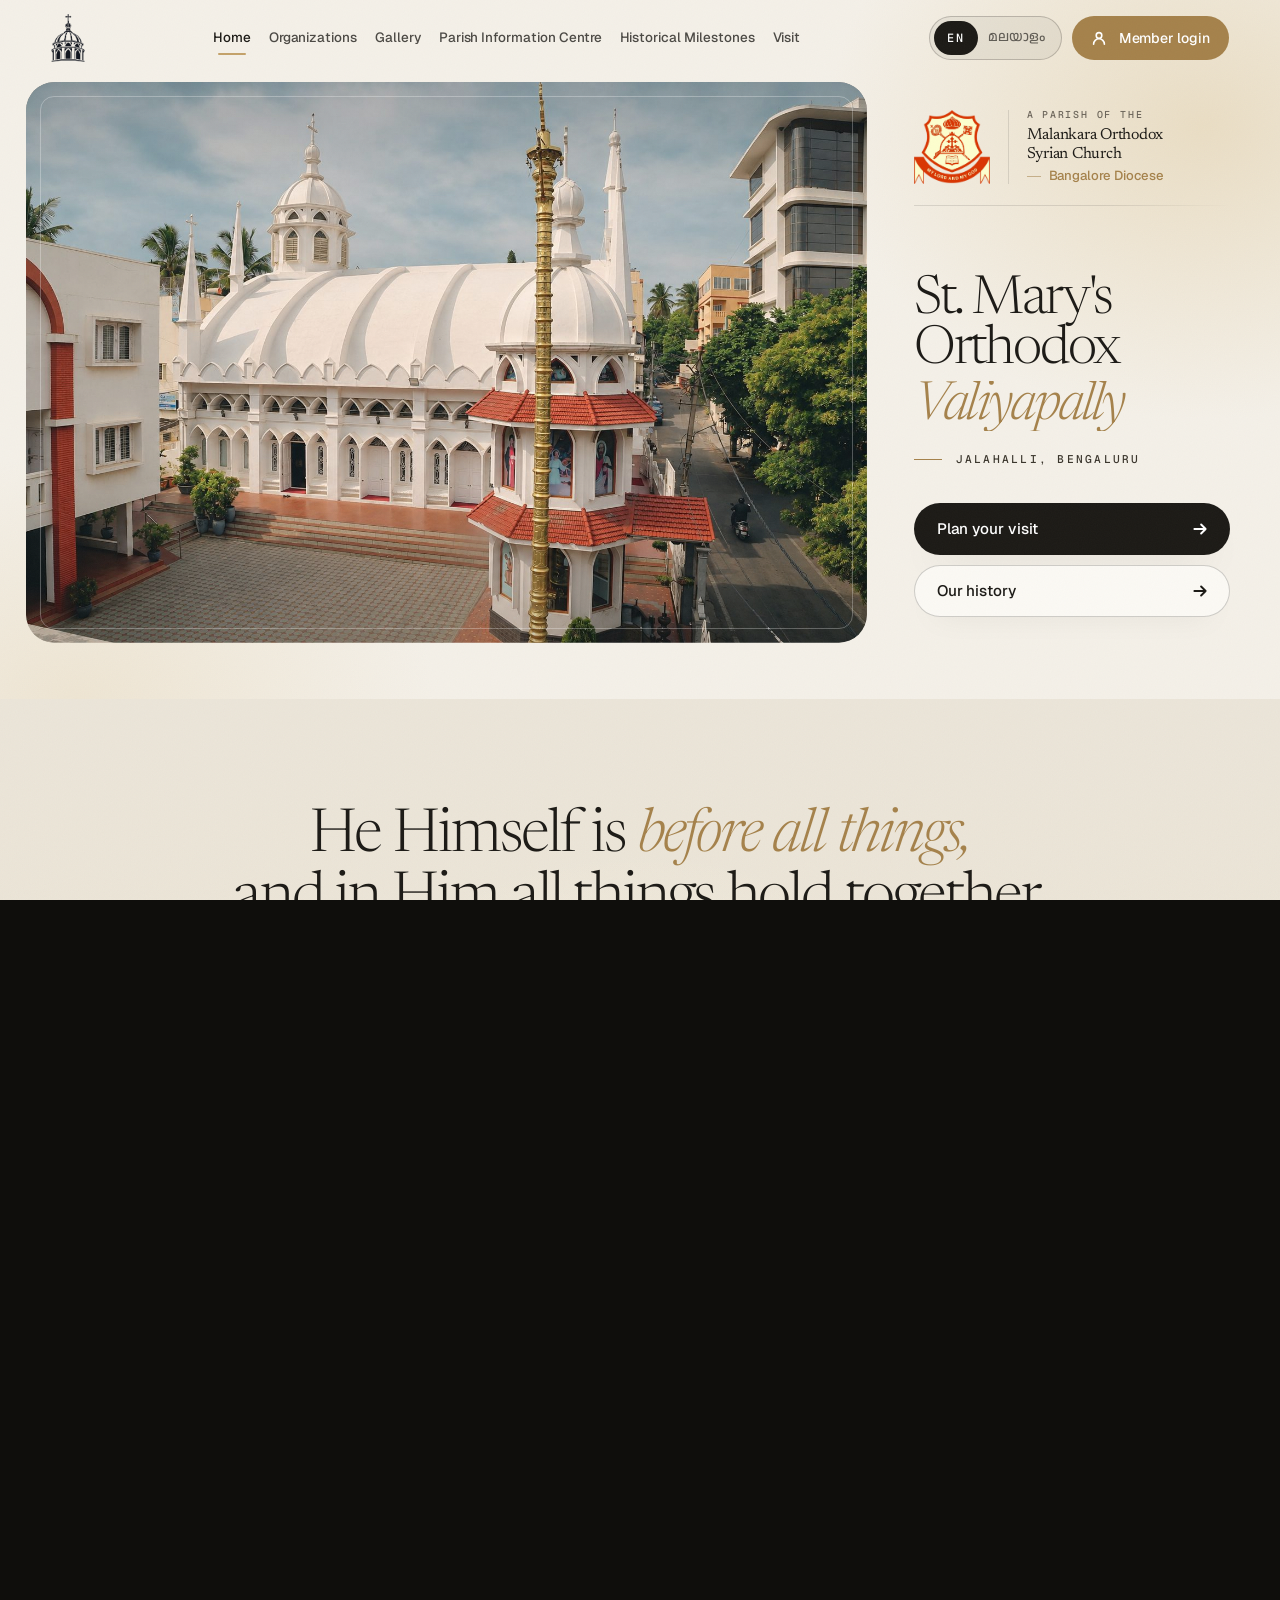
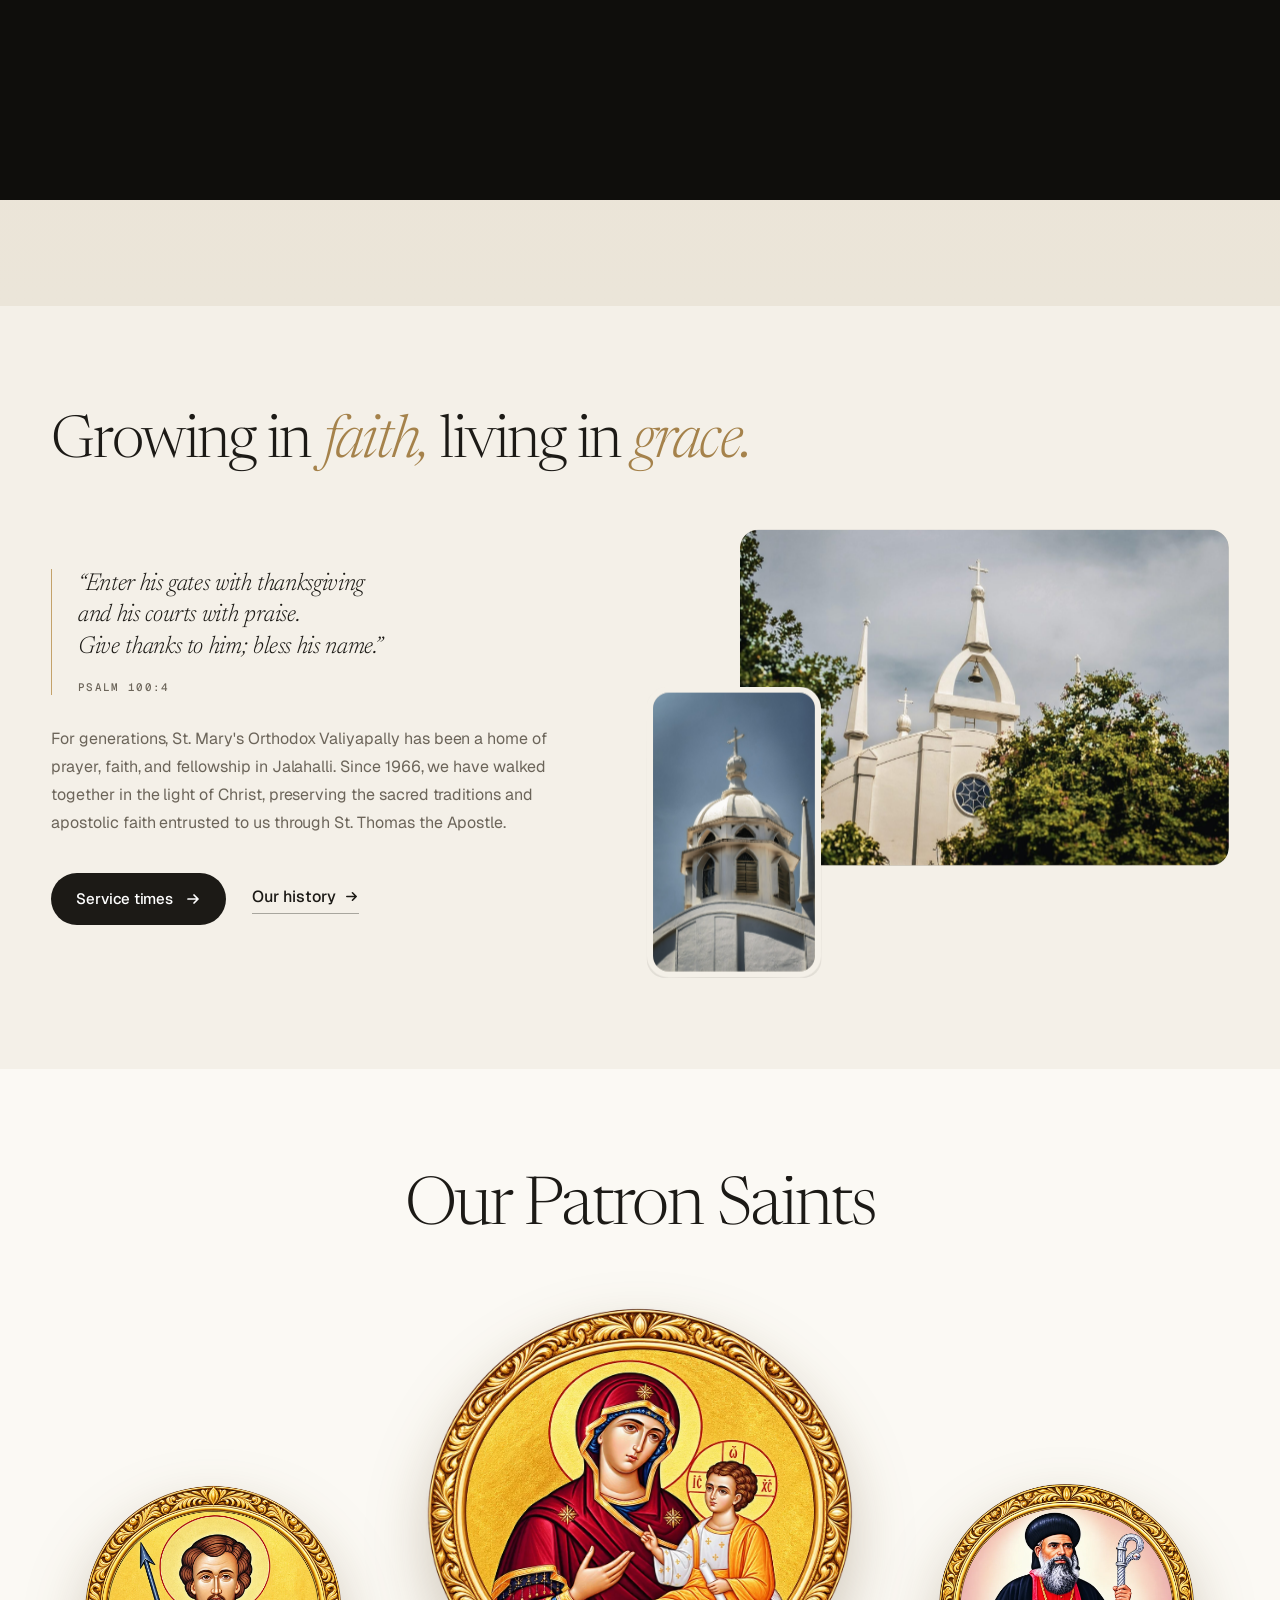
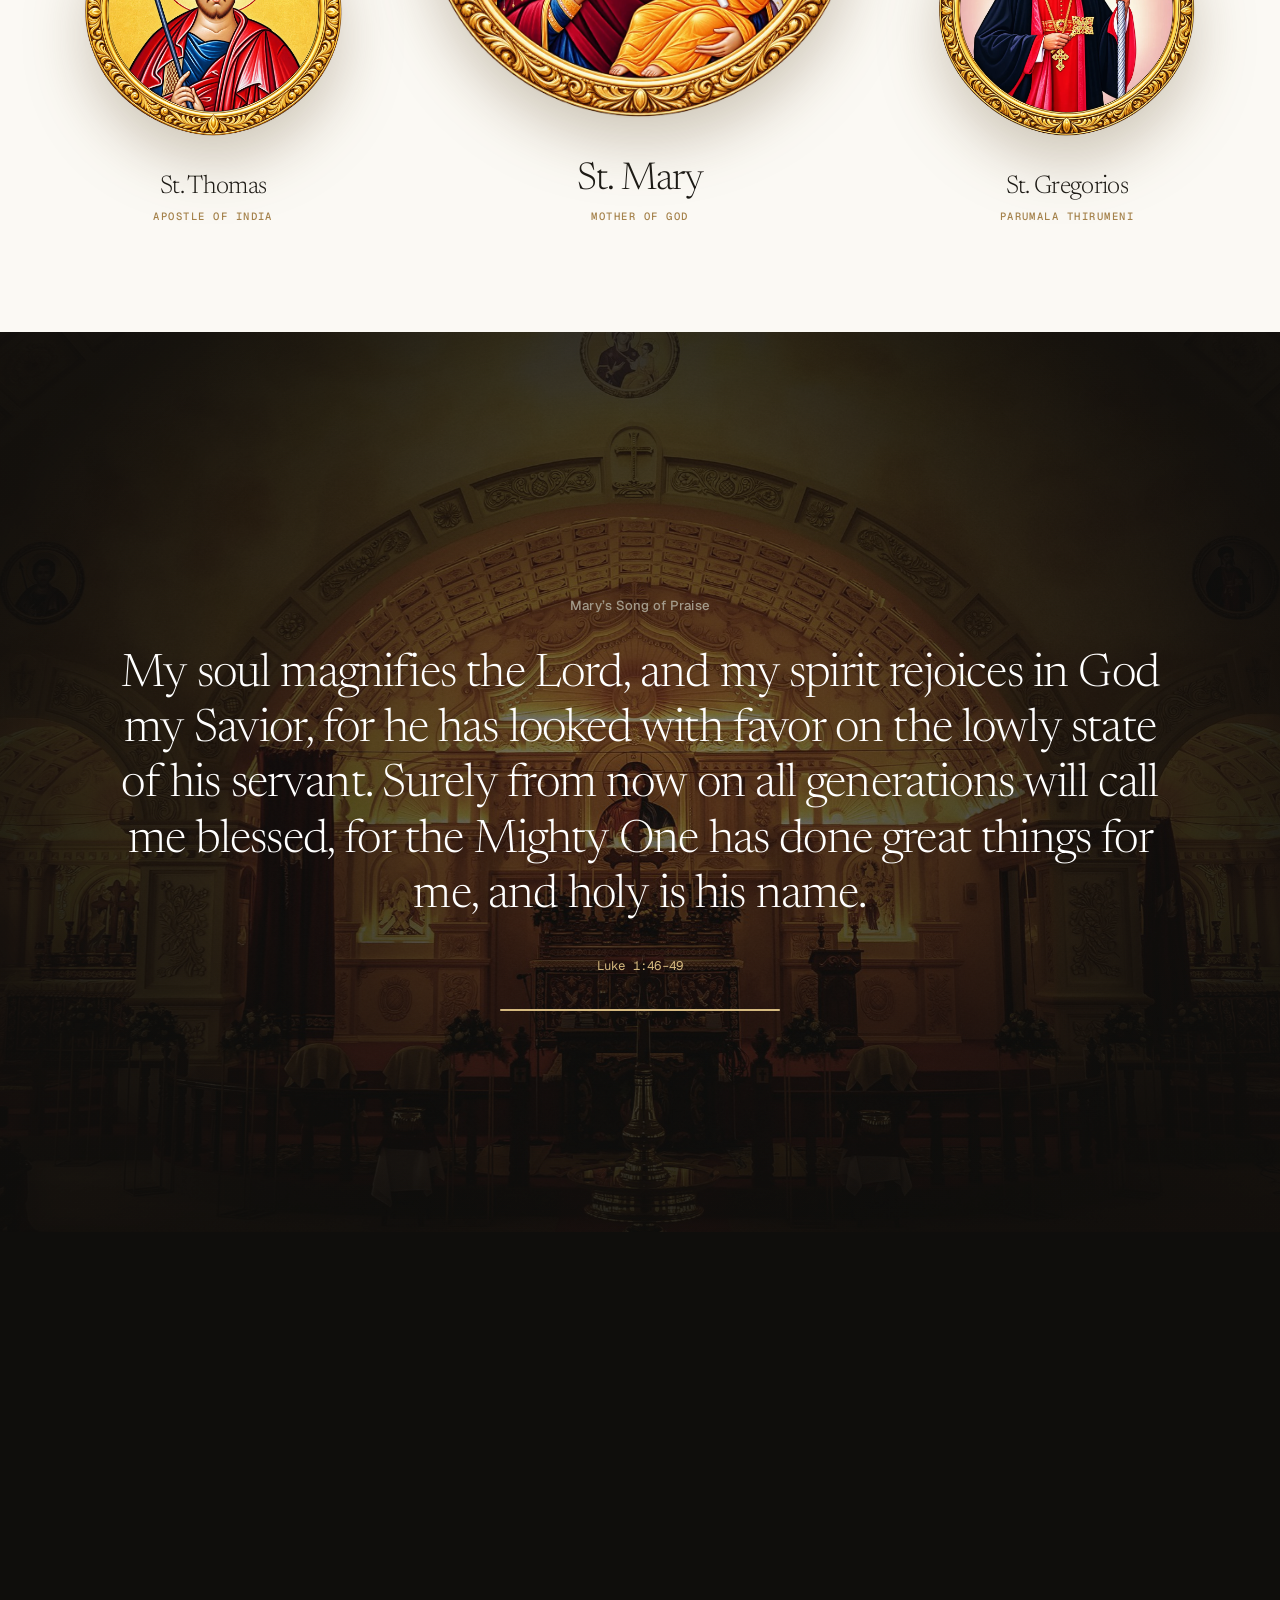
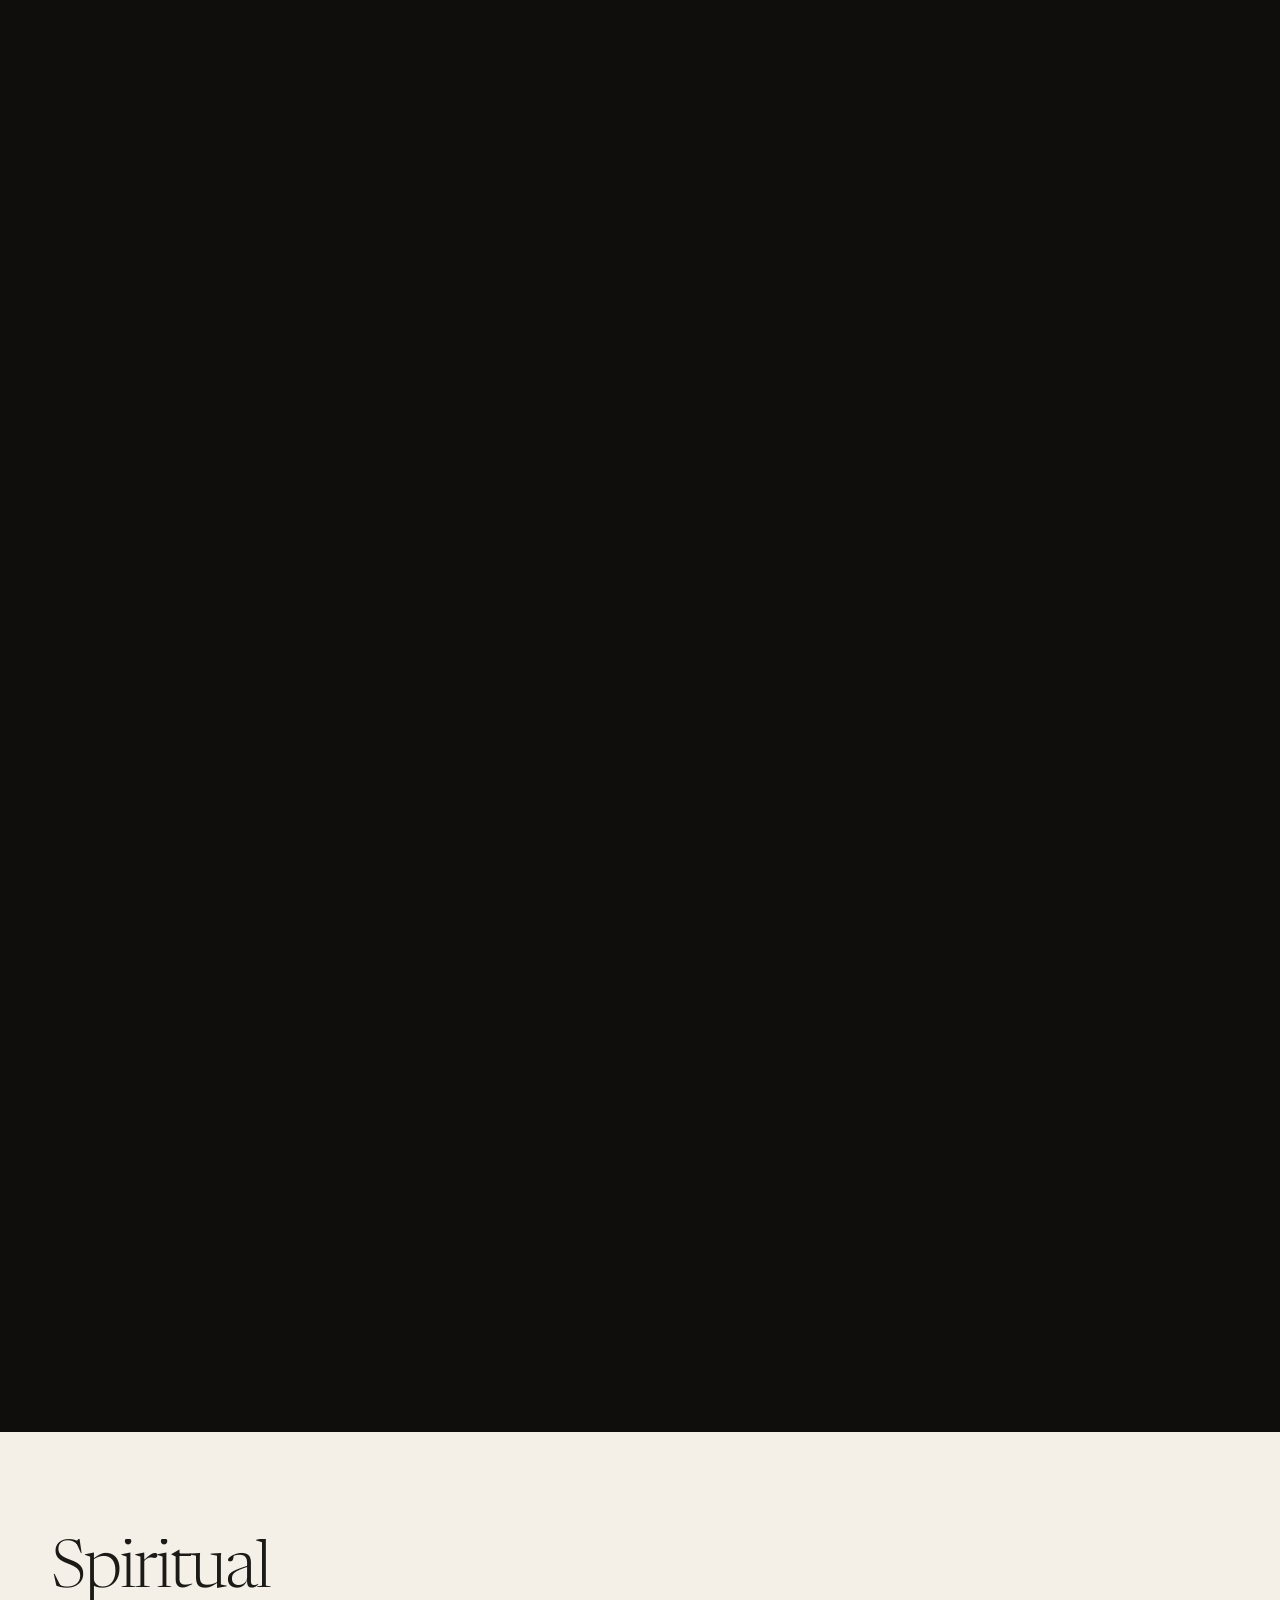
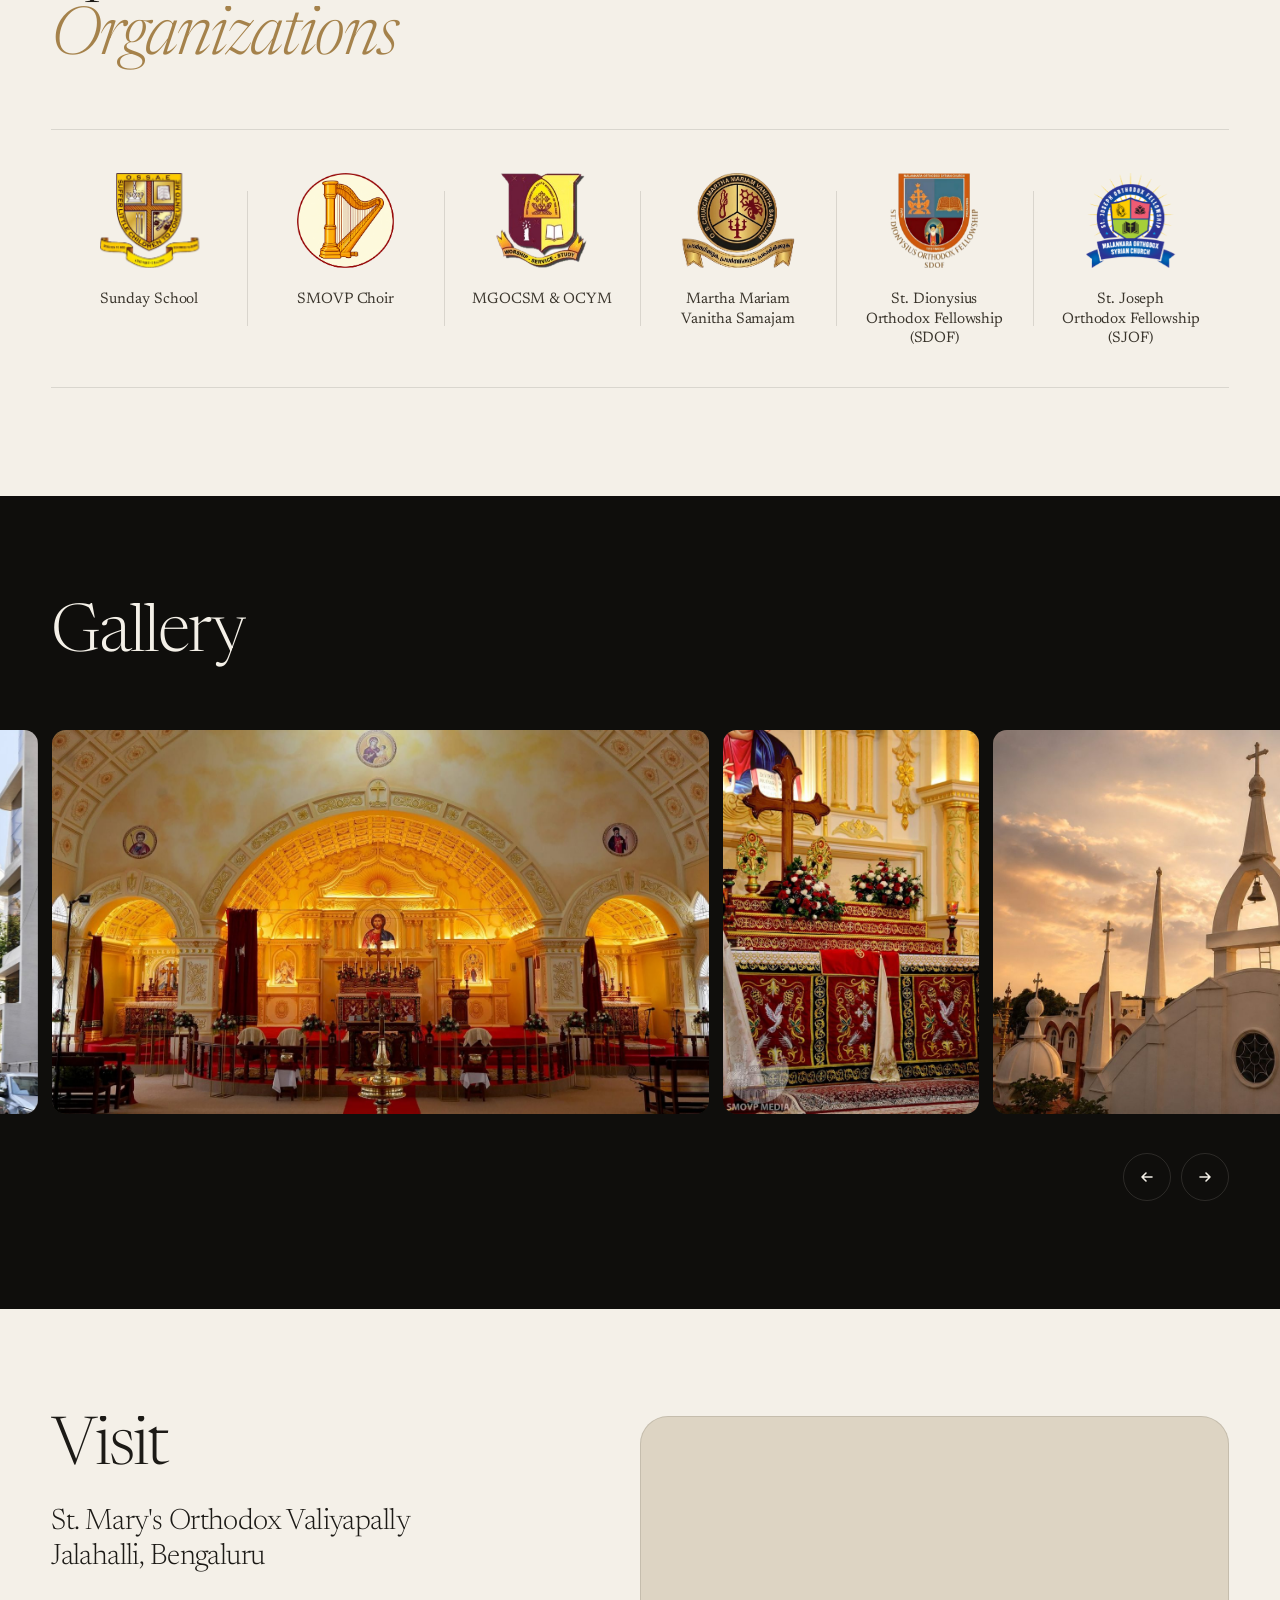
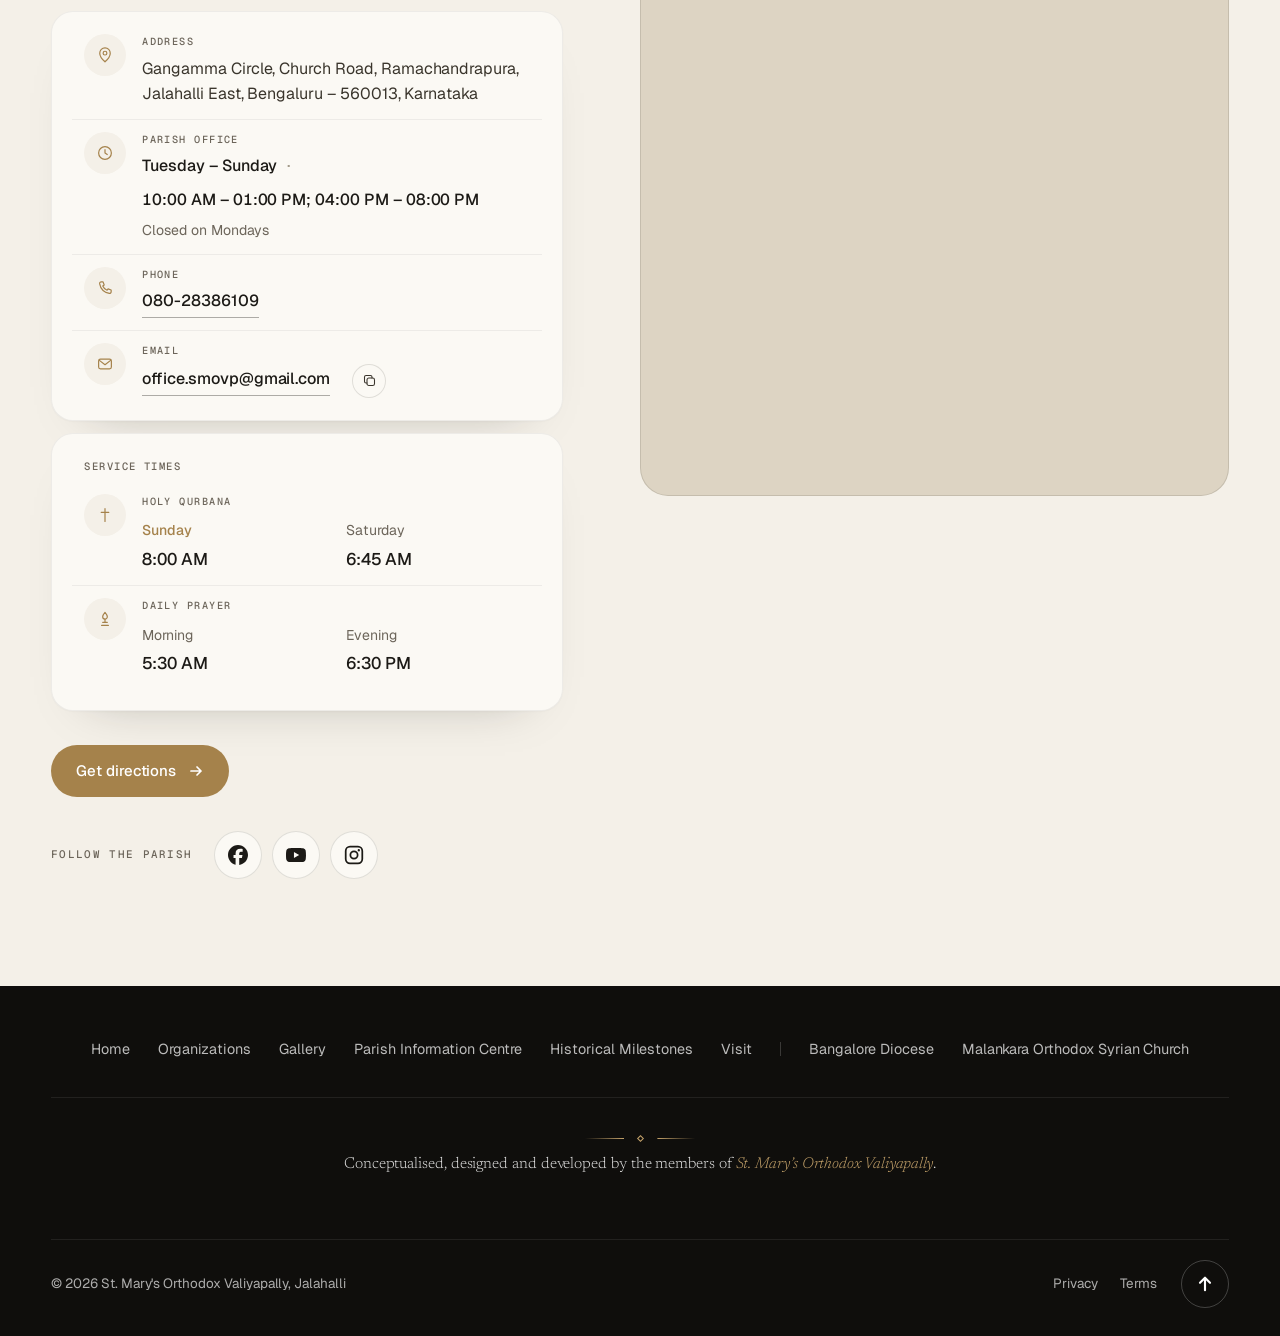
==== commit e703db59: "Warm theme, Song of Mary restyle, dark gallery, trim photos, office hours - Palette: warm black, bon" ====
--- a/index.html
+++ b/index.html
@@ -29,7 +29,7 @@
 <meta name="viewport" content="width=device-width, initial-scale=1, viewport-fit=cover">
 <title>St. Mary's Orthodox Valiyapally, Jalahalli</title>
 <meta name="description" content="St. Mary's Orthodox Valiyapally, Jalahalli, Bengaluru. A parish of the Malankara Orthodox Syrian Church, Bangalore Diocese. Service times, icons, patron saints, organizations, history and how to visit.">
-<meta name="theme-color" content="#0b1220">
+<meta name="theme-color" content="#f4f0e8">
 <meta name="apple-mobile-web-app-capable" content="yes">
 <meta name="apple-mobile-web-app-status-bar-style" content="black-translucent">
 <link rel="icon" href="favicon.ico?v=7" sizes="any">
@@ -58,11 +58,11 @@
    1. TOKENS
    ========================================================================== */
 :root{
-  --paper:#f5f2ec; --paper-2:#ece6da; --paper-3:#e3dbcc; --card:#fffdf9;
-  --ink:#10141d; --ink-2:#283041; --muted:#666c7a; --faint:#9298a4;
-  --line:rgba(16,20,29,.11); --line-2:rgba(16,20,29,.06);
-  --navy:#0e1726; --navy-2:#0b1220; --navy-3:#152238;
-  --gold:#a37a2a; --gold-2:#c69d4f; --gold-3:#e8d3a1; --gold-4:#f4ead2;
+  --paper:#f4f0e8; --paper-2:#ebe5d9; --paper-3:#ddd4c3; --card:#fbf9f4;
+  --ink:#1c1a16; --ink-2:#3a352c; --muted:#6c655a; --faint:#a39b8b;
+  --line:rgba(28,26,22,.12); --line-2:rgba(28,26,22,.06);
+  --navy:#181611; --navy-2:#0f0e0c; --navy-3:#24211a;
+  --gold:#a5824b; --gold-2:#c4a26a; --gold-3:#d5b97f; --gold-4:#efe5d0;
   --serif:'Newsreader','Iowan Old Style',Georgia,serif;
   --sans:'Geist',system-ui,-apple-system,'Segoe UI',Roboto,sans-serif;
   --mono:'Geist Mono',ui-monospace,'SFMono-Regular',Menlo,monospace;
@@ -100,9 +100,9 @@
 .sec{padding:var(--sec) 0; position:relative; scroll-margin-top:var(--nav-h)}
 @media (max-width:640px){ :root{--sec:76px} }
 h1,h2,h3{text-wrap:balance} p{text-wrap:pretty}
-html{scrollbar-width:thin; scrollbar-color:rgba(16,20,29,.28) transparent}
+html{scrollbar-width:thin; scrollbar-color:rgba(28,26,22,.28) transparent}
 ::-webkit-scrollbar{width:10px; height:10px}
-::-webkit-scrollbar-thumb{background:rgba(16,20,29,.22); border-radius:10px; border:3px solid transparent; background-clip:padding-box}
+::-webkit-scrollbar-thumb{background:rgba(28,26,22,.22); border-radius:10px; border:3px solid transparent; background-clip:padding-box}
 ::-webkit-scrollbar-track{background:transparent}
 
 /* Malayalam */
@@ -148,15 +148,15 @@
 .btn .ar svg + svg{display:none}
 .fine .btn:hover .ar svg{transform:translateX(3px)}
 .btn-ink{background:var(--ink); color:#fff}
-.fine .btn-ink:hover{background:#262c39}
+.fine .btn-ink:hover{background:#2e2a22}
 .btn-gold{background:var(--gold); color:#fff}
-.fine .btn-gold:hover{background:#8f6a22}
-.btn-line{border-color:rgba(16,20,29,.2); color:var(--ink)}
-.fine .btn-line:hover{border-color:var(--ink); background:rgba(16,20,29,.04)}
+.fine .btn-gold:hover{background:#7f6233}
+.btn-line{border-color:rgba(28,26,22,.2); color:var(--ink)}
+.fine .btn-line:hover{border-color:var(--ink); background:rgba(28,26,22,.04)}
 .btn-glass{background:rgba(255,255,255,.1); border-color:rgba(255,255,255,.3); color:#fff}
 .fine .btn-glass:hover{background:rgba(255,255,255,.18); border-color:rgba(255,255,255,.55)}
 .btn-white{background:#fff; color:var(--ink)}
-.fine .btn-white:hover{background:#efe9df}
+.fine .btn-white:hover{background:#ede7dc}
 .ico{width:16px; height:16px; fill:none; stroke:currentColor; stroke-width:1.6; stroke-linecap:round; stroke-linejoin:round; flex:none}
 .link{position:relative; display:inline-flex; align-items:center; gap:8px; font-weight:500; padding-bottom:4px}
 .link::after{content:""; position:absolute; left:0; right:0; bottom:0; height:1px; background:currentColor; opacity:.35; transition:opacity .4s}
@@ -198,12 +198,12 @@
    7. TOP NAV
    ========================================================================== */
 .nav{position:fixed; inset:0 0 auto 0; z-index:200; height:var(--nav-h); color:#fff; transition:transform .75s var(--io), color .5s var(--out)}
-.nav-bg{position:absolute; inset:0; background:rgba(245,242,236,.78); backdrop-filter:blur(14px) saturate(1.5); -webkit-backdrop-filter:blur(14px) saturate(1.5); box-shadow:0 1px 0 var(--line); opacity:0; transition:opacity .5s var(--out), background-color .5s var(--out), box-shadow .5s}
+.nav-bg{position:absolute; inset:0; background:rgba(244,240,232,.78); backdrop-filter:blur(14px) saturate(1.5); -webkit-backdrop-filter:blur(14px) saturate(1.5); box-shadow:0 1px 0 var(--line); opacity:0; transition:opacity .5s var(--out), background-color .5s var(--out), box-shadow .5s}
 .nav.solid{color:var(--ink)} .nav.solid .nav-bg{opacity:1}
 .nav.solid.bare .nav-bg{opacity:0; box-shadow:none}
-.nav.dark{color:#fff} .nav.dark .nav-bg{opacity:1; background:rgba(11,18,32,.72); box-shadow:0 1px 0 rgba(255,255,255,.07)}
+.nav.dark{color:#fff} .nav.dark .nav-bg{opacity:1; background:rgba(15,14,12,.72); box-shadow:0 1px 0 rgba(255,255,255,.07)}
 .nav.hide{transform:translateY(-102%)}
-.nav::after{content:""; position:absolute; inset:0 0 -40px; z-index:-1; pointer-events:none; background:linear-gradient(180deg,rgba(6,10,18,.5),rgba(6,10,18,0)); transition:opacity .5s}
+.nav::after{content:""; position:absolute; inset:0 0 -40px; z-index:-1; pointer-events:none; background:linear-gradient(180deg,rgba(10,9,7,.5),rgba(10,9,7,0)); transition:opacity .5s}
 .nav.solid::after,.nav.dark::after{opacity:0}
 .nav-in{position:relative; max-width:1680px; height:100%; margin:0 auto; padding:0 var(--g); display:flex; align-items:center; justify-content:space-between; gap:24px}
 .brand{position:relative; display:block; line-height:0; flex:none}
@@ -259,11 +259,11 @@
   .hs-login .ico{width:18px; height:18px}
   .nav .lang{height:38px; padding:3px} .nav .lang button{min-width:38px; padding:0 9px} .nav .lang i{top:3px; bottom:3px}
   .dock{position:fixed; left:10px; right:10px; bottom:calc(10px + var(--safe-b)); z-index:220; display:grid; grid-template-columns:repeat(5,1fr); height:62px; padding:5px; border-radius:22px; color:#fff;
-    background:rgba(11,18,32,.84); border:1px solid rgba(255,255,255,.08); box-shadow:0 20px 50px -18px rgba(0,0,0,.6), inset 0 1px 0 rgba(255,255,255,.06); 
+    background:rgba(15,14,12,.84); border:1px solid rgba(255,255,255,.08); box-shadow:0 20px 50px -18px rgba(0,0,0,.6), inset 0 1px 0 rgba(255,255,255,.06); 
     transition:transform .7s var(--io), opacity .5s}
-  .dock{background:rgba(11,18,32,.96)}
-  .nav-bg{backdrop-filter:none; -webkit-backdrop-filter:none; background:rgba(245,242,236,.97)}
-  .nav.dark .nav-bg{background:rgba(11,18,32,.97)}
+  .dock{background:rgba(15,14,12,.96)}
+  .nav-bg{backdrop-filter:none; -webkit-backdrop-filter:none; background:rgba(244,240,232,.97)}
+  .nav.dark .nav-bg{background:rgba(15,14,12,.97)}
   .motion .hero-media{animation:none}
   .motion .dock{transform:translateY(140%)}
   .motion.loaded .dock{transform:none; transition-delay:.9s}
@@ -277,7 +277,7 @@
   .dock-ind{position:absolute; z-index:0; top:5px; bottom:5px; left:var(--dl,5px); width:var(--dw,20%); border-radius:17px; background:rgba(255,255,255,.1); transition:left .55s var(--spring), width .55s var(--spring)}
 }
 /* sheet: bottom sheet on phones, side panel on tablets */
-.scrim{position:fixed; inset:0; z-index:300; background:rgba(6,10,18,.5); backdrop-filter:blur(4px); -webkit-backdrop-filter:blur(4px); opacity:0; visibility:hidden; transition:opacity .5s var(--out), visibility 0s .5s}
+.scrim{position:fixed; inset:0; z-index:300; background:rgba(10,9,7,.5); backdrop-filter:blur(4px); -webkit-backdrop-filter:blur(4px); opacity:0; visibility:hidden; transition:opacity .5s var(--out), visibility 0s .5s}
 .sheet-open .scrim{opacity:1; visibility:visible; transition:opacity .5s var(--out)}
 .sheet{position:fixed; z-index:310; right:12px; top:12px; bottom:12px; width:min(440px,calc(100% - 24px)); display:flex; flex-direction:column; border-radius:26px; background:var(--navy-2); color:#fff; overflow:hidden; box-shadow:0 40px 80px -30px rgba(0,0,0,.6);
   transform:translateX(calc(100% + 24px)); visibility:hidden; transition:transform .75s var(--io), visibility 0s .75s}
@@ -328,24 +328,24 @@
    If you change the photo, set --ar on .hero-row to its width / height.
    ========================================================================== */
 .hero-wrap{position:relative; isolation:isolate; overflow:hidden; padding:calc(var(--nav-h) + 6px) clamp(12px,2vw,28px) clamp(40px,4.4vw,72px);
-  background:radial-gradient(42% 60% at 94% 18%,rgba(232,211,161,.34),rgba(232,211,161,0) 70%), radial-gradient(40% 50% at 6% 100%,rgba(232,211,161,.2),rgba(232,211,161,0) 70%), var(--paper)}
+  background:radial-gradient(42% 60% at 94% 18%,rgba(213,185,127,.34),rgba(213,185,127,0) 70%), radial-gradient(40% 50% at 6% 100%,rgba(213,185,127,.2),rgba(213,185,127,0) 70%), var(--paper)}
 .hero-row{--ar:1.5; --side:clamp(340px,29vw,480px); --gap:clamp(14px,1.3vw,20px); --peek:clamp(52px,7vh,90px); position:relative; display:flex; align-items:stretch; gap:var(--gap); max-width:1680px; margin:0 auto}
 .hero-card{position:relative; flex:none; margin:0; aspect-ratio:var(--ar); color:#fff;
   width:min(calc(min(100vw - 2 * clamp(12px,2vw,28px), 1680px) - var(--side) - var(--gap)), calc((100vh - var(--nav-h) - 6px - var(--peek)) * var(--ar)));
   width:min(calc(min(100vw - 2 * clamp(12px,2vw,28px), 1680px) - var(--side) - var(--gap)), calc((100svh - var(--nav-h) - 6px - var(--peek)) * var(--ar)))}
 @media (min-width:1001px){ .hero-side{min-width:var(--side)} }
-.hero-frame{position:absolute; inset:0; overflow:hidden; isolation:isolate; border-radius:var(--r-lg); background:var(--navy-2); box-shadow:0 60px 100px -60px rgba(16,20,29,.6)}
+.hero-frame{position:absolute; inset:0; overflow:hidden; isolation:isolate; border-radius:var(--r-lg); background:var(--navy-2); box-shadow:0 60px 100px -60px rgba(28,26,22,.6)}
 .motion .hero-frame{clip-path:inset(100% 0 0 0 round var(--r-lg)); transition:clip-path 1.6s var(--io) .1s}
 .motion.loaded .hero-frame{clip-path:inset(0 0 0 0 round var(--r-lg))}
 .hero-frame::before{content:""; position:absolute; inset:clamp(10px,1.1vw,16px); z-index:2; pointer-events:none; border-radius:calc(var(--r-lg) - clamp(10px,1.1vw,16px)); border:1px solid rgba(255,255,255,.28); transition:border-color .8s var(--out)}
-.fine .hero-frame:hover::before{border-color:rgba(232,211,161,.6)}
+.fine .hero-frame:hover::before{border-color:rgba(213,185,127,.6)}
 .hero-media{position:absolute; inset:0; z-index:-2}
 .hero-media img{width:100%; height:100%; object-fit:cover}
 .motion .hero-media img{transform:scale(1.16); filter:brightness(.75); transition:transform 2.6s var(--out) .15s, filter 2s var(--out) .15s}
 .motion.loaded .hero-media img{transform:none; filter:none}
 .motion .hero-media{animation:drift 28s ease-in-out 2.6s infinite alternate}
 @keyframes drift{from{transform:none} to{transform:scale(1.045) translate(-.8%,-.6%)}}
-.hero-shade{position:absolute; inset:0; z-index:-1; pointer-events:none; background:linear-gradient(180deg,rgba(6,10,18,.12),rgba(6,10,18,0) 22%,rgba(6,10,18,0) 72%,rgba(6,10,18,.22))}
+.hero-shade{position:absolute; inset:0; z-index:-1; pointer-events:none; background:linear-gradient(180deg,rgba(10,9,7,.12),rgba(10,9,7,0) 22%,rgba(10,9,7,0) 72%,rgba(10,9,7,.22))}
 .hero-light{position:absolute; inset:0; z-index:-1; pointer-events:none; mix-blend-mode:soft-light; opacity:0; transition:opacity .8s var(--out); background:radial-gradient(34% 46% at var(--lx,50%) var(--ly,40%),rgba(255,236,200,.8),rgba(255,236,200,0) 70%)}
 .fine .hero-frame:hover .hero-light{opacity:1}
 
@@ -353,7 +353,7 @@
 .hero-side{flex:1; min-width:0; display:flex; flex-direction:column; gap:var(--gap)}
 .hs-card{flex:1; container-type:inline-size; position:relative; display:flex; flex-direction:column; justify-content:space-between; gap:32px; padding:clamp(8px,.9vw,14px) clamp(6px,1.2vw,20px) 6px clamp(14px,2.2vw,36px); color:var(--ink)}
 .hs-card::before{content:""; position:absolute; left:clamp(14px,2.2vw,36px); top:clamp(8px,.9vw,14px); width:44px; height:2px; border-radius:2px; background:var(--gold)}
-.hs-card::after{content:""; position:absolute; left:0; top:6%; bottom:6%; width:1px; background:linear-gradient(180deg,rgba(163,122,42,0),rgba(163,122,42,.45) 30%,rgba(163,122,42,.45) 70%,rgba(163,122,42,0))}
+.hs-card::after{content:""; position:absolute; left:0; top:6%; bottom:6%; width:1px; background:linear-gradient(180deg,rgba(165,130,75,0),rgba(165,130,75,.45) 30%,rgba(165,130,75,.45) 70%,rgba(165,130,75,0))}
 .motion .hs-card::after{transform:scaleY(0); transition:transform 1.6s var(--io) .5s} .motion.loaded .hs-card::after{transform:none}
 .hs-name{display:grid; gap:clamp(14px,1.4vw,20px); padding-top:clamp(28px,2.8vw,42px)}
 .hero-title{font-family:var(--serif); font-weight:300; font-size:clamp(2.2rem,14.6cqw,4rem); line-height:.98; letter-spacing:-.035em; color:var(--ink)}
@@ -380,7 +380,7 @@
 html[lang="ml"] .hs-acts{grid-template-columns:1fr}
 .hs-card{justify-content:flex-start}
 .hs-b{width:100%; height:clamp(56px,7vh,64px); justify-content:space-between; padding:0 26px 0 28px; font-size:1rem; font-weight:500}
-.hs-b.btn-ink{box-shadow:0 20px 40px -26px rgba(16,20,29,.7)}
+.hs-b.btn-ink{box-shadow:0 20px 40px -26px rgba(28,26,22,.7)}
 .hs-b.btn-line{background:var(--card)}
 .hs-b .ar,.hs-b .ar svg{width:18px; height:18px}
 html[lang="ml"] .hs-b{font-size:.95rem; padding:0 22px 0 24px}
@@ -394,7 +394,7 @@
   html[lang="ml"] .hs-b{font-size:.86rem; padding:0 18px}
   .hs-b{transition:background-color .3s, color .3s, border-color .3s, box-shadow .3s}
   .hs-b .ar svg{transition:transform .3s ease, color .3s}
-  .fine .hs-b.btn-ink:hover{background:#1c2230; box-shadow:0 18px 34px -20px rgba(16,20,29,.8)}
+  .fine .hs-b.btn-ink:hover{background:#24211a; box-shadow:0 18px 34px -20px rgba(28,26,22,.8)}
   .fine .hs-b.btn-ink:hover .ar{color:var(--gold-2)}
   .hs-emblem{width:auto; height:58px; padding:0; border-radius:0; background:none; box-shadow:none; object-fit:contain; filter:none}
   .hs-church > div{display:flex; flex-direction:column; justify-content:center; gap:4px; min-height:58px; padding-left:18px; border-left:1px solid var(--line)}
@@ -409,7 +409,7 @@
   .hs-acts{margin-top:clamp(28px,4vh,40px); gap:12px; grid-template-columns:1fr 1fr}
   html[lang="ml"] .hs-acts{grid-template-columns:1fr}
   .hs-b{height:52px; padding:0 20px 0 22px; font-size:.95rem; justify-content:space-between}
-  .hs-b.btn-ink{box-shadow:0 14px 30px -20px rgba(16,20,29,.7)}
+  .hs-b.btn-ink{box-shadow:0 14px 30px -20px rgba(28,26,22,.7)}
 }
 @media (max-width:1360px) and (min-width:1001px){ .hs-acts{grid-template-columns:1fr; gap:10px} .hs-emblem{height:74px} }
 @media (max-width:1000px) and (min-width:761px){
@@ -422,7 +422,7 @@
 @media (min-width:761px){
   /* one soft sweep of light across the gold name, once, after the entrance */
   .hero-title .ln:last-child > span{padding-right:.08em; margin-right:-.08em; color:transparent; -webkit-text-fill-color:transparent;
-    background:linear-gradient(100deg,var(--gold) 0 42%,#e6c886 50%,var(--gold) 58% 100%) 100% 0 / 260% 100% no-repeat; -webkit-background-clip:text; background-clip:text}
+    background:linear-gradient(100deg,var(--gold) 0 42%,#d5b97f 50%,var(--gold) 58% 100%) 100% 0 / 260% 100% no-repeat; -webkit-background-clip:text; background-clip:text}
   .motion.loaded .hero-title .ln:last-child > span{animation:sheen 2.6s var(--io) 2s 1 both}
   /* the header hairline draws in after the emblem appears */
   .motion .hs-church{background-size:0% 1px; transition:opacity 1.1s var(--out), transform 1.3s var(--out), background-size 1.6s var(--io); transition-delay:var(--d,0s), var(--d,0s), calc(var(--d,0s) + .45s)}
@@ -456,11 +456,11 @@
   .hero-card{width:100%; aspect-ratio:auto}
   .hero-frame,.motion.loaded .hero-frame{border-radius:0; box-shadow:none; clip-path:none}
   .motion .hero-frame{clip-path:none}
-  .hero-frame{background:linear-gradient(180deg,var(--navy-2),#070c16)}
+  .hero-frame{background:linear-gradient(180deg,var(--navy-2),#0a0907)}
   .hero-frame::before{display:none}
   .hero-media{bottom:auto; height:72%}
   .hero-media img{object-position:50% 30%}
-  .hero-shade{background:linear-gradient(180deg,rgba(6,10,18,.45) 0%,rgba(6,10,18,0) 16%,rgba(6,10,18,.3) 34%,rgba(6,10,18,.85) 60%,rgba(7,12,22,1) 74%)}
+  .hero-shade{background:linear-gradient(180deg,rgba(10,9,7,.45) 0%,rgba(10,9,7,0) 16%,rgba(10,9,7,.3) 34%,rgba(10,9,7,.85) 60%,rgba(10,9,7,1) 74%)}
   .hero-side{position:relative; z-index:1; justify-content:flex-end; gap:22px; padding:calc(var(--nav-h) + 40px) 18px calc(var(--dock-h) + 26px + var(--safe-b))}
   .hs-card{flex:none; gap:22px; padding:0; color:#fff}
   .hs-card::before,.hs-card::after{display:none}
@@ -489,13 +489,13 @@
    10. ICONS OF THE LORD  (desktop: the four feasts fan out from behind Christ
        as the band scrolls in · phones: a swipeable carousel)
    ========================================================================== */
-.lord{--p:1; position:relative; overflow:hidden; padding:clamp(96px,10vw,150px) 0 clamp(96px,10vw,140px); background:radial-gradient(46% 52% at 50% 50%,rgba(255,248,230,1),rgba(255,248,230,0) 72%), linear-gradient(180deg,var(--paper-2),#efe6d6 50%,var(--paper-2))}
+.lord{--p:1; position:relative; overflow:hidden; padding:clamp(96px,10vw,150px) 0 clamp(96px,10vw,140px); background:radial-gradient(46% 52% at 50% 50%,rgba(255,248,230,1),rgba(255,248,230,0) 72%), linear-gradient(180deg,var(--paper-2),#ece4d4 50%,var(--paper-2))}
 .lord-head{display:grid; justify-items:center; text-align:center; margin-bottom:clamp(48px,6vw,88px)}
 .lord .wrap{max-width:1560px}
 /* the verse (Colossians 1:17-18): one voice above and below the icons */
 /* Christ in majesty: a soft golden light behind the centre icon */
 .ikon.c::before{content:""; position:absolute; z-index:-1; left:50%; top:42%; width:180%; aspect-ratio:1; translate:-50% -50%; border-radius:50%; pointer-events:none; opacity:calc(var(--p) * .9);
-  background:radial-gradient(closest-side,rgba(232,190,100,.5),rgba(232,190,100,.18) 42%,rgba(232,190,100,0))}
+  background:radial-gradient(closest-side,rgba(213,185,127,.5),rgba(213,185,127,.18) 42%,rgba(213,185,127,0))}
 /* Christ's name and title lead the row */
 .lord .ikon.c .ik-cap{gap:12px}
 .lord .ikon.c .ik-cap h3{max-width:7.5em; font-size:clamp(2rem,3.5vw,3.4rem); line-height:1; letter-spacing:-.03em; text-wrap:balance}
@@ -561,7 +561,7 @@
   .ik-cap h3,.ikon.c .ik-cap h3{font-size:1.35rem}
   html[lang="ml"] .ik-cap h3,html[lang="ml"] .ikon.c .ik-cap h3{font-size:1.15rem}
   .ik-dots{display:flex; justify-content:center; gap:6px; margin-top:12px}
-  .ik-dots i{width:6px; height:6px; border-radius:6px; background:rgba(16,20,29,.18); transition:width .5s var(--spring), background-color .4s}
+  .ik-dots i{width:6px; height:6px; border-radius:6px; background:rgba(28,26,22,.18); transition:width .5s var(--spring), background-color .4s}
   .ik-dots i.on{width:22px; background:var(--gold)}
 }
 
@@ -585,9 +585,9 @@
 .frame img{width:100%; height:100%; object-fit:cover; transition:transform 1.8s var(--out)}
 .fine .frame:hover img{transform:scale(1.04)}
 .composition{position:relative; padding:0 0 16% 16%}
-.composition .c-main{aspect-ratio:16/11; box-shadow:0 50px 90px -50px rgba(16,20,29,.5)}
-.composition .c-side{position:absolute; left:0; bottom:0; width:30%; aspect-ratio:9/15; border:6px solid var(--paper); border-radius:22px; box-shadow:0 30px 60px -24px rgba(16,20,29,.45)}
-.c-tag{position:absolute; right:18px; bottom:calc(16% + 18px); z-index:2; display:inline-flex; align-items:center; gap:8px; padding:9px 14px; border-radius:999px; background:rgba(255,253,249,.9); backdrop-filter:blur(10px); -webkit-backdrop-filter:blur(10px); font:500 .64rem/1 var(--mono); letter-spacing:.12em; text-transform:uppercase; color:var(--ink-2)}
+.composition .c-main{aspect-ratio:16/11; box-shadow:0 50px 90px -50px rgba(28,26,22,.5)}
+.composition .c-side{position:absolute; left:0; bottom:0; width:30%; aspect-ratio:9/15; border:6px solid var(--paper); border-radius:22px; box-shadow:0 30px 60px -24px rgba(28,26,22,.45)}
+.c-tag{position:absolute; right:18px; bottom:calc(16% + 18px); z-index:2; display:inline-flex; align-items:center; gap:8px; padding:9px 14px; border-radius:999px; background:rgba(251,249,244,.9); backdrop-filter:blur(10px); -webkit-backdrop-filter:blur(10px); font:500 .64rem/1 var(--mono); letter-spacing:.12em; text-transform:uppercase; color:var(--ink-2)}
 .c-tag i{width:6px; height:6px; border-radius:50%; background:var(--gold)}
 .nums{display:grid; grid-template-columns:repeat(4,1fr); margin-top:clamp(72px,9vw,128px); border-top:1px solid var(--line)}
 .num{padding:28px 24px 4px 0; display:grid; gap:14px; align-content:start}
@@ -626,7 +626,7 @@
 .motion .medal svg.halo{animation:spin 60s linear infinite; will-change:transform}
 .halo .h2c{opacity:.25}
 @keyframes spin{to{transform:rotate(360deg)}}
-.medal::before{display:none; content:""; position:absolute; inset:-6%; border-radius:50%; background:radial-gradient(circle,rgba(201,157,79,.22),rgba(201,157,79,0) 66%); opacity:.6; transition:opacity .8s, transform 1s var(--out)}
+.medal::before{display:none; content:""; position:absolute; inset:-6%; border-radius:50%; background:radial-gradient(circle,rgba(196,162,106,.22),rgba(196,162,106,0) 66%); opacity:.6; transition:opacity .8s, transform 1s var(--out)}
 .medal img{position:relative; z-index:1; width:100%; height:100%; object-fit:contain; filter:drop-shadow(0 26px 30px rgba(80,55,10,.26))}
 .fine .saint:hover .medal{transform:translateY(-10px)}
 .fine .saint:hover .medal::before{opacity:1; transform:scale(1.08)}
@@ -655,7 +655,7 @@
 .no-motion .song{position:relative; height:auto; padding:var(--sec) 0}
 .song-bg{position:absolute; inset:0; z-index:-3; will-change:transform}
 .song-bg img{width:100%; height:100%; object-fit:cover; opacity:.22; filter:saturate(.7)}
-.song::before{content:""; position:absolute; inset:0; z-index:-2; background:radial-gradient(60% 70% at 50% 50%,rgba(14,23,38,.3),rgba(11,18,32,.96))}
+.song::before{content:""; position:absolute; inset:0; z-index:-2; background:radial-gradient(60% 70% at 50% 50%,rgba(15,14,12,.3),rgba(15,14,12,.96))}
 #motes{position:absolute; inset:0; z-index:-1; width:100%; height:100%; pointer-events:none}
 .song .wrap{max-width:1040px; display:grid; justify-items:center}
 .song .eyebrow{color:rgba(255,255,255,.55)} .song .eyebrow .idx{color:var(--gold-2)}
@@ -663,7 +663,7 @@
 html[lang="ml"] .verse{font-size:clamp(1.3rem,2.5vw,2.2rem); line-height:1.5}
 .verse .w{opacity:.16; transition:opacity .5s var(--soft), color .7s var(--soft), text-shadow .7s}
 .verse .w.on{opacity:1}
-.verse .w.now{color:var(--gold-3); text-shadow:0 0 28px rgba(232,211,161,.5)}
+.verse .w.now{color:var(--gold-3); text-shadow:0 0 28px rgba(213,185,127,.5)}
 .no-motion .verse .w{opacity:1}
 .song cite{display:block; margin-top:30px; font:500 .7rem/1 var(--mono); font-style:normal; letter-spacing:.16em; text-transform:uppercase; color:var(--gold-2)}
 html[lang="ml"] .song cite{font-family:var(--ml); letter-spacing:0; font-size:.9rem}
@@ -716,7 +716,7 @@
 .g-row{display:flex; gap:var(--gg)}
 .g-tile{position:relative; display:block; flex:var(--ar) 1 0; aspect-ratio:var(--ar); min-width:0; padding:0; border:0; margin:0; border-radius:12px; background:var(--paper-3); overflow:hidden; cursor:pointer; color:#fff; text-align:left; isolation:isolate; transition:transform .8s var(--out), scale .3s var(--spring)}
 .g-tile img{position:absolute; inset:0; width:100%; height:100%; object-fit:cover; transition:transform 1.4s var(--out)}
-.g-tile::after{content:""; position:absolute; inset:0; background:linear-gradient(0deg,rgba(6,10,18,.7),rgba(6,10,18,0) 50%); opacity:0; transition:opacity .5s var(--out)}
+.g-tile::after{content:""; position:absolute; inset:0; background:linear-gradient(0deg,rgba(10,9,7,.7),rgba(10,9,7,0) 50%); opacity:0; transition:opacity .5s var(--out)}
 .fine .g-tile:hover img{transform:scale(1.05)}
 .fine .g-tile:hover::after,.g-tile:focus-visible::after{opacity:1}
 .g-tile:active{scale:.98}
@@ -775,9 +775,9 @@
 html:not(.fine) .view{display:none}
 @media (max-width:760px){ .view{display:none !important} }
 /* lightbox */
-.lb{position:fixed; inset:0; z-index:500; display:none; background:rgba(6,10,18,0); transition:background-color .6s var(--out); touch-action:none}
+.lb{position:fixed; inset:0; z-index:500; display:none; background:rgba(10,9,7,0); transition:background-color .6s var(--out); touch-action:none}
 .lb.open{display:block}
-.lb.show{background:rgba(6,10,18,var(--lbA,.985))}
+.lb.show{background:rgba(10,9,7,var(--lbA,.985))}
 .lb.drag{transition:none}
 .lb-img{position:fixed; border-radius:10px; object-fit:contain; will-change:transform; user-select:none; -webkit-user-drag:none}
 .lb-top{position:fixed; inset:0 0 auto 0; display:flex; justify-content:space-between; align-items:center; padding:calc(16px + env(safe-area-inset-top,0px)) var(--g) 16px; color:rgba(255,255,255,.7); font:500 .74rem/1 var(--mono); letter-spacing:.12em; opacity:0; transition:opacity .5s .2s}
@@ -840,8 +840,8 @@
 .soc:active{opacity:.8}
 .map{position:relative; min-height:clamp(420px,46vw,600px); border-radius:var(--r-lg); overflow:hidden; background:var(--paper-3); border:1px solid var(--line); transition:box-shadow .7s var(--out)}
 .map iframe{position:absolute; inset:0; width:100%; height:100%; border:0; filter:grayscale(.85) contrast(1.05) brightness(1.02); transition:filter .9s var(--out)}
-.map:hover{box-shadow:0 50px 90px -60px rgba(16,20,29,.5)} .map:hover iframe{filter:none}
-.map-chip{position:absolute; left:16px; bottom:16px; z-index:1; display:flex; align-items:center; gap:10px; padding:10px 16px 10px 12px; border-radius:999px; background:var(--card); box-shadow:0 10px 30px -10px rgba(16,20,29,.35); font-size:.86rem; font-weight:500; pointer-events:none}
+.map:hover{box-shadow:0 50px 90px -60px rgba(28,26,22,.5)} .map:hover iframe{filter:none}
+.map-chip{position:absolute; left:16px; bottom:16px; z-index:1; display:flex; align-items:center; gap:10px; padding:10px 16px 10px 12px; border-radius:999px; background:var(--card); box-shadow:0 10px 30px -10px rgba(28,26,22,.35); font-size:.86rem; font-weight:500; pointer-events:none}
 .map-chip i{position:relative; width:10px; height:10px; border-radius:50%; background:var(--gold)}
 .map-chip i::after{content:""; position:absolute; inset:-6px; border-radius:50%; border:1px solid var(--gold); animation:pulse 2.4s var(--out) infinite}
 @media (max-width:900px){ .visit{grid-template-columns:1fr} .map{min-height:360px} }
@@ -857,7 +857,7 @@
    ========================================================================== */
 .footer{background:var(--navy-2); color:rgba(255,255,255,.66); padding:0 0 calc(28px + var(--dock-h) + var(--safe-b)); overflow:hidden}
 .f-cta{position:relative; padding:clamp(88px,10vw,150px) 0 clamp(64px,8vw,104px); border-bottom:1px solid rgba(255,255,255,.08); isolation:isolate}
-.f-cta::before{content:""; position:absolute; left:50%; top:0; width:min(900px,120vw); aspect-ratio:2; translate:-50% -50%; border-radius:50%; background:radial-gradient(closest-side,rgba(201,157,79,.18),rgba(201,157,79,0)); z-index:-1}
+.f-cta::before{content:""; position:absolute; left:50%; top:0; width:min(900px,120vw); aspect-ratio:2; translate:-50% -50%; border-radius:50%; background:radial-gradient(closest-side,rgba(196,162,106,.18),rgba(196,162,106,0)); z-index:-1}
 .f-cta .wrap{display:grid; grid-template-columns:1fr auto; gap:36px; align-items:end}
 .f-cta h2{font:300 clamp(2.4rem,5.6vw,5.4rem)/1 var(--serif); letter-spacing:-.035em; color:#fff; max-width:14ch}
 .f-cta h2 em{font-style:italic; color:var(--gold-3)}
@@ -872,7 +872,7 @@
 /* credit: the parish made this site */
 .f-credit{display:grid; justify-items:center; gap:12px; padding:clamp(28px,3vw,38px) 0 clamp(22px,2.4vw,30px); text-align:center}
 .f-orn{display:flex; align-items:center; gap:14px; color:var(--gold-2)}
-.f-orn::before,.f-orn::after{content:""; width:clamp(28px,3vw,40px); height:1px; background:linear-gradient(90deg,rgba(214,176,104,0),currentColor)}
+.f-orn::before,.f-orn::after{content:""; width:clamp(28px,3vw,40px); height:1px; background:linear-gradient(90deg,rgba(213,185,127,0),currentColor)}
 .f-orn::after{transform:scaleX(-1)}
 .f-orn i{width:5px; height:5px; rotate:45deg; border:1px solid currentColor}
 .f-credit p{max-width:none; font:300 clamp(.98rem,1.15vw,1.12rem)/1.45 var(--serif); letter-spacing:-.005em; color:rgba(255,255,255,.86); text-wrap:balance}
@@ -908,7 +908,7 @@
 .hist[hidden],#main[hidden]{display:none}
 .hist{background:var(--paper)}
 .hh{position:relative; padding:calc(var(--nav-h) + clamp(28px,4vw,56px)) 0 clamp(20px,3vw,40px); overflow:hidden}
-.hh::before{content:""; position:absolute; right:-10%; top:-20%; width:70vw; aspect-ratio:1; border-radius:50%; background:radial-gradient(closest-side,rgba(201,157,79,.16),rgba(201,157,79,0)); pointer-events:none}
+.hh::before{content:""; position:absolute; right:-10%; top:-20%; width:70vw; aspect-ratio:1; border-radius:50%; background:radial-gradient(closest-side,rgba(196,162,106,.16),rgba(196,162,106,0)); pointer-events:none}
 .hh-grid{position:relative; max-width:1560px; margin:0 auto; padding:0 var(--g); display:grid; grid-template-columns:1fr 1fr; gap:clamp(36px,6vw,104px); align-items:center}
 .hh-back{height:46px; padding:0 20px 0 16px}
 .hh-back .ico{transition:transform .5s var(--out)} .hh-back:hover .ico{transform:translateX(-4px)}
@@ -945,8 +945,8 @@
   .hh-photo{order:-1; justify-self:stretch; max-width:none}
   .hh-photo .ph{border-radius:0; box-shadow:none; aspect-ratio:10/11; background:var(--navy-2)}
   .hh-photo img{height:100%; object-fit:cover; object-position:50% 58%}
-  .hh-photo .ph::before{content:""; position:absolute; inset:0 0 auto; height:34%; z-index:1; pointer-events:none; background:linear-gradient(180deg,rgba(11,18,32,.6),rgba(11,18,32,0))}
-  .hh-photo .ph::after{inset:auto 0 0; height:66%; border:0; border-radius:0; background:linear-gradient(180deg,rgba(11,18,32,0),rgba(11,18,32,.8) 55%,var(--navy-2))}
+  .hh-photo .ph::before{content:""; position:absolute; inset:0 0 auto; height:34%; z-index:1; pointer-events:none; background:linear-gradient(180deg,rgba(15,14,12,.6),rgba(15,14,12,0))}
+  .hh-photo .ph::after{inset:auto 0 0; height:66%; border:0; border-radius:0; background:linear-gradient(180deg,rgba(15,14,12,0),rgba(15,14,12,.8) 55%,var(--navy-2))}
   .hh-photo figcaption{position:absolute; z-index:2; left:var(--g); right:var(--g); top:calc(var(--nav-h) + 14px); margin:0; color:rgba(255,255,255,.75)}
   .motion .hh-photo .ph,.motion.in-hist .hh-photo .ph{clip-path:none}
   .motion .hh-photo img{transform:scale(1.18); transition:transform 2.6s var(--out) .1s}
@@ -964,7 +964,7 @@
 /* sticky year bar */
 .hj{position:sticky; top:10px; z-index:150; display:flex; justify-content:center; padding:clamp(24px,3vw,40px) var(--g) 0; pointer-events:none}
 .hj-in{transition:transform .75s var(--io)}
-.hj-in{position:relative; pointer-events:auto; display:flex; flex-direction:column; max-width:100%; border-radius:22px; background:rgba(255,253,249,.82); border:1px solid var(--line); box-shadow:0 24px 50px -30px rgba(16,20,29,.45); backdrop-filter:blur(20px) saturate(1.6); -webkit-backdrop-filter:blur(20px) saturate(1.6); overflow:hidden}
+.hj-in{position:relative; pointer-events:auto; display:flex; flex-direction:column; max-width:100%; border-radius:22px; background:rgba(251,249,244,.82); border:1px solid var(--line); box-shadow:0 24px 50px -30px rgba(28,26,22,.45); backdrop-filter:blur(20px) saturate(1.6); -webkit-backdrop-filter:blur(20px) saturate(1.6); overflow:hidden}
 .hj-row{position:relative; display:flex; align-items:center; gap:2px; overflow-x:auto; scrollbar-width:none; padding:6px; isolation:isolate}
 .hj-row::-webkit-scrollbar{display:none}
 .hj-label{flex:none; padding:0 12px 0 12px; color:var(--muted)}
@@ -982,7 +982,7 @@
 .tl{position:relative; max-width:1280px; margin:0 auto; padding:0 var(--g); list-style:none}
 .tl-line{position:absolute; left:50%; top:0; bottom:0; width:1px; translate:-50% 0; background:var(--line)}
 .tl-line i{position:absolute; left:-1px; right:-1px; top:0; height:100%; border-radius:2px; background:linear-gradient(180deg,var(--gold-2),var(--gold)); transform-origin:50% 0; transform:scaleY(0); will-change:transform}
-.tl-line b{position:absolute; left:50%; top:-5px; width:11px; height:11px; margin-left:-5.5px; border-radius:50%; background:var(--gold); box-shadow:0 0 0 6px rgba(201,157,79,.18), 0 0 24px rgba(201,157,79,.6); will-change:transform}
+.tl-line b{position:absolute; left:50%; top:-5px; width:11px; height:11px; margin-left:-5.5px; border-radius:50%; background:var(--gold); box-shadow:0 0 0 6px rgba(196,162,106,.18), 0 0 24px rgba(196,162,106,.6); will-change:transform}
 .tl-top,.tl-dots,.tl-scap,.tl-sfoot{display:none}
 .tl-item{position:relative; display:grid; grid-template-columns:minmax(0,1fr) clamp(56px,7vw,112px) minmax(0,1fr); grid-template-areas:"a n b"; align-items:center; padding:clamp(26px,3.4vw,52px) 0; scroll-margin-top:calc(var(--nav-h) + 110px)}
 .tl-item.l .tl-card{grid-area:a} .tl-item.l .tl-side{grid-area:b}
@@ -992,8 +992,8 @@
 .tl-item.on .tl-node{background:var(--gold); border-color:var(--gold); transform:scale(1.15)}
 .motion .tl-item.on .tl-node::after{animation:ring 1.4s var(--out) 1}
 @keyframes ring{from{opacity:.9; transform:scale(.5)} to{opacity:0; transform:scale(2)}}
-.tl-card{position:relative; padding:clamp(26px,2.8vw,40px); border-radius:24px; background:var(--card); border:1px solid var(--line-2); box-shadow:0 1px 2px rgba(16,20,29,.03), 0 30px 60px -50px rgba(16,20,29,.4); transition:box-shadow .7s var(--out), transform .7s var(--out), border-color .6s}
-.fine .tl-card:hover{transform:translateY(-4px); border-color:rgba(163,122,42,.25); box-shadow:0 1px 2px rgba(16,20,29,.03), 0 40px 70px -46px rgba(16,20,29,.5)}
+.tl-card{position:relative; padding:clamp(26px,2.8vw,40px); border-radius:24px; background:var(--card); border:1px solid var(--line-2); box-shadow:0 1px 2px rgba(28,26,22,.03), 0 30px 60px -50px rgba(28,26,22,.4); transition:box-shadow .7s var(--out), transform .7s var(--out), border-color .6s}
+.fine .tl-card:hover{transform:translateY(-4px); border-color:rgba(165,130,75,.25); box-shadow:0 1px 2px rgba(28,26,22,.03), 0 40px 70px -46px rgba(28,26,22,.5)}
 .tl-date{display:inline-flex; align-items:center; gap:10px; font:500 .7rem/1 var(--mono); letter-spacing:.14em; text-transform:uppercase; color:var(--gold)}
 .tl-date::before{content:""; width:7px; height:7px; border-radius:50%; border:1px solid currentColor; transition:background-color .5s}
 .tl-item.on .tl-date::before{background:currentColor}
@@ -1003,7 +1003,7 @@
 .tl-side{display:flex; justify-content:center; min-width:0}
 .tl-card{min-width:0}
 .tl-item.l .tl-side{justify-content:flex-start} .tl-item.r .tl-side{justify-content:flex-end}
-.tl-media{position:relative; display:block; width:auto; max-width:100%; padding:0; border:0; border-radius:20px; overflow:hidden; background:var(--paper-3); cursor:pointer; box-shadow:0 40px 70px -46px rgba(16,20,29,.55); transition:scale .3s var(--spring)}
+.tl-media{position:relative; display:block; width:auto; max-width:100%; padding:0; border:0; border-radius:20px; overflow:hidden; background:var(--paper-3); cursor:pointer; box-shadow:0 40px 70px -46px rgba(28,26,22,.55); transition:scale .3s var(--spring)}
 .tl-media:active{scale:.98}
 .tl-media img{display:block; width:auto; max-width:100%; height:auto; transition:transform 1.6s var(--out)}
 .fine .tl-media:hover img{transform:scale(1.05)}
@@ -1028,8 +1028,8 @@
 /* a longer caption wraps to the photo's width instead of widening it */
 .tl-cap.long{width:0; min-width:100%; align-items:flex-start; font-size:.98rem; line-height:1.4; text-wrap:pretty}
 .tl-cap.long::before{flex:none; margin-top:.7em}
-.tl-big{font:200 clamp(4.4rem,10vw,9.6rem)/.86 var(--serif); letter-spacing:-.06em; color:transparent; -webkit-text-stroke:1px rgba(163,122,42,.35); transition:color 1.2s var(--out), -webkit-text-stroke-color 1.2s var(--out), transform 1.2s var(--out); font-feature-settings:"lnum"}
-.tl-item.on .tl-big{color:rgba(163,122,42,.12); -webkit-text-stroke-color:rgba(163,122,42,.7)}
+.tl-big{font:200 clamp(4.4rem,10vw,9.6rem)/.86 var(--serif); letter-spacing:-.06em; color:transparent; -webkit-text-stroke:1px rgba(165,130,75,.35); transition:color 1.2s var(--out), -webkit-text-stroke-color 1.2s var(--out), transform 1.2s var(--out); font-feature-settings:"lnum"}
+.tl-item.on .tl-big{color:rgba(165,130,75,.12); -webkit-text-stroke-color:rgba(165,130,75,.7)}
 .motion .tl-item.l .tl-card.rv{transform:translate3d(-36px,20px,0) rotate(-1deg)}
 .motion .tl-item.r .tl-card.rv{transform:translate3d(36px,20px,0) rotate(1deg)}
 .motion .tl-item .tl-card.rv.in{transform:none}
@@ -1037,7 +1037,7 @@
 .motion .tl-item .tl-side.rv.in{transform:none}
 @media (max-width:860px){
   .hj{padding:16px 10px 0}
-  .hj-in{width:100%; border-radius:18px; background:rgba(255,253,249,.97); backdrop-filter:none; -webkit-backdrop-filter:none; box-shadow:0 18px 40px -24px rgba(16,20,29,.45)}
+  .hj-in{width:100%; border-radius:18px; background:rgba(251,249,244,.97); backdrop-filter:none; -webkit-backdrop-filter:none; box-shadow:0 18px 40px -24px rgba(28,26,22,.45)}
   .hj-now{display:flex; align-items:center; gap:12px; width:100%; height:56px; padding:0 14px 0 16px; border:0; background:none; text-align:left; cursor:pointer; color:var(--ink)}
   .hj-yr{flex:none; min-width:3.1ch; font:400 1.5rem/1 var(--serif); letter-spacing:-.03em; color:var(--gold); font-feature-settings:"lnum"}
   .hj-tt{flex:1; min-width:0; overflow:hidden; white-space:nowrap; text-overflow:ellipsis; font-size:.9rem; font-weight:500}
@@ -1066,7 +1066,7 @@
   .tl-date.same{display:none}
   .tl-item.has-img{gap:0}
   .tl-item.has-img .tl-card{border-radius:20px 20px 0 0; border-bottom:0; box-shadow:none; padding-bottom:18px}
-  .tl-item.has-img .tl-side{display:block; padding:0 12px 12px; background:var(--card); border:1px solid var(--line-2); border-top:0; border-radius:0 0 20px 20px; box-shadow:0 30px 60px -50px rgba(16,20,29,.4)}
+  .tl-item.has-img .tl-side{display:block; padding:0 12px 12px; background:var(--card); border:1px solid var(--line-2); border-top:0; border-radius:0 0 20px 20px; box-shadow:0 30px 60px -50px rgba(28,26,22,.4)}
   .tl-side > .tl-media,.tl-fig,.tl-fig .tl-media{width:100%}
   .tl-side > .tl-media img{width:100%; height:auto}
   .tl-fig{align-items:center !important}
@@ -1113,7 +1113,7 @@
 html[lang="ml"] .ht-k{font-family:var(--ml); font-weight:600; font-size:1.05rem}
 .ht-card p + p{margin-top:10px; color:var(--muted); font-size:.94rem; line-height:1.6}
 .ht-mary{position:relative; justify-self:center; width:min(100%,400px)}
-.ht-mary::before{content:""; position:absolute; inset:-14%; border-radius:50%; background:radial-gradient(circle,rgba(201,157,79,.3),rgba(201,157,79,0) 65%)}
+.ht-mary::before{content:""; position:absolute; inset:-14%; border-radius:50%; background:radial-gradient(circle,rgba(196,162,106,.3),rgba(196,162,106,0) 65%)}
 .ht-mary img{position:relative; z-index:1; width:100%; height:auto; filter:drop-shadow(0 30px 40px rgba(80,55,10,.3))}
 .motion .ht-mary img{animation:float 9s ease-in-out infinite alternate}
 @keyframes float{from{transform:translateY(-8px) rotate(-.6deg)} to{transform:translateY(8px) rotate(.6deg)}}
@@ -1127,10 +1127,10 @@
 
 /* the parish today: a closing benediction */
 .ht{position:relative; overflow:hidden; isolation:isolate; padding:var(--sec) 0; background:var(--paper-2)}
-.ht::before{content:""; position:absolute; left:50%; top:50%; z-index:-1; width:min(1100px,140vw); aspect-ratio:1.6; translate:-50% -50%; border-radius:50%; background:radial-gradient(closest-side,rgba(232,211,161,.55),rgba(232,211,161,0)); pointer-events:none}
+.ht::before{content:""; position:absolute; left:50%; top:50%; z-index:-1; width:min(1100px,140vw); aspect-ratio:1.6; translate:-50% -50%; border-radius:50%; background:radial-gradient(closest-side,rgba(213,185,127,.55),rgba(213,185,127,0)); pointer-events:none}
 .ht-close{display:grid; justify-items:center; text-align:center}
 .ht-orn{display:flex; align-items:center; gap:16px; color:var(--gold)}
-.ht-orn i{width:clamp(48px,8vw,96px); height:1px; background:linear-gradient(90deg,rgba(163,122,42,0),rgba(163,122,42,.6))}
+.ht-orn i{width:clamp(48px,8vw,96px); height:1px; background:linear-gradient(90deg,rgba(165,130,75,0),rgba(165,130,75,.6))}
 .ht-orn i:last-child{transform:scaleX(-1)}
 .ht-orn .ico{width:20px; height:20px; stroke-width:1.5}
 .ht .ht-quote,.ht-head + .wrap .ht-quote{max-width:34ch; margin:clamp(26px,3vw,38px) auto 0; font:300 clamp(1.45rem,2.5vw,2.25rem)/1.34 var(--serif); font-style:italic; letter-spacing:-.018em; color:var(--ink); text-wrap:balance}
@@ -1166,15 +1166,15 @@
 .btn{--fill:rgba(255,255,255,.16)}
 .btn::before{content:""; position:absolute; inset:0; z-index:-1; border-radius:inherit; background:var(--fill); opacity:0; transition:opacity .35s var(--out); pointer-events:none}
 .fine .btn:hover::before{opacity:1}
-.btn-ink{--fill:#2a3243}
-.btn-gold{--fill:#8a6520}
-.btn-white{--fill:#ede5d5}
-.btn-line{--fill:#efe8db}
+.btn-ink{--fill:#3a352c}
+.btn-gold{--fill:#7f6233}
+.btn-white{--fill:#e9e1d1}
+.btn-line{--fill:#ece5d8}
 /* outlined buttons answer like the ink ones (fill from the pointer, lift of shadow, gold arrow) but keep their own light colours */
-.fine .btn-line:hover,.fine .hs-b.btn-line:hover{color:var(--ink); border-color:rgba(16,20,29,.28); background:var(--card)}
+.fine .btn-line:hover,.fine .hs-b.btn-line:hover{color:var(--ink); border-color:rgba(28,26,22,.28); background:var(--card)}
 .fine .btn-ink:hover .ar{color:var(--gold-2)}
 .fine .btn-line:hover .ar{color:var(--gold)}
-@media (min-width:761px){ .hs-b.btn-line{box-shadow:0 14px 30px -24px rgba(16,20,29,.35)} .fine .hs-b.btn-line:hover{box-shadow:0 18px 34px -22px rgba(16,20,29,.5)} }
+@media (min-width:761px){ .hs-b.btn-line{box-shadow:0 14px 30px -24px rgba(28,26,22,.35)} .fine .hs-b.btn-line:hover{box-shadow:0 18px 34px -22px rgba(28,26,22,.5)} }
 .hs-b.btn-ink .ar,.btn .ar{transition:color .3s}
 .btn:active{transform:scale(.97)}
 .btn > *{position:relative}
@@ -1191,10 +1191,10 @@
 /* cards: a gold edge-light that follows the pointer */
 .ht-card{position:relative}
 .fine .spot::after{content:""; position:absolute; inset:0; z-index:2; border-radius:inherit; padding:1px; pointer-events:none; opacity:0; transition:opacity .5s var(--out);
-  background:radial-gradient(320px circle at var(--mx,50%) var(--my,50%),rgba(198,157,79,.75),rgba(198,157,79,0) 65%);
+  background:radial-gradient(320px circle at var(--mx,50%) var(--my,50%),rgba(196,162,106,.75),rgba(196,162,106,0) 65%);
   -webkit-mask:linear-gradient(#000 0 0) content-box,linear-gradient(#000 0 0); -webkit-mask-composite:xor; mask:linear-gradient(#000 0 0) content-box exclude,linear-gradient(#000 0 0)}
 .fine .spot::before{content:""; position:absolute; inset:0; z-index:0; border-radius:inherit; pointer-events:none; opacity:0; transition:opacity .5s var(--out);
-  background:radial-gradient(420px circle at var(--mx,50%) var(--my,50%),rgba(232,211,161,.16),rgba(232,211,161,0) 60%)}
+  background:radial-gradient(420px circle at var(--mx,50%) var(--my,50%),rgba(213,185,127,.16),rgba(213,185,127,0) 60%)}
 .fine .spot:hover::after,.fine .spot:hover::before{opacity:1}
 .spot > *{position:relative; z-index:1}
 
@@ -1233,7 +1233,7 @@
 /* visit: one timetable card (services + office), one contact card. Rows share one grid so
    every day, name and time line up; the next service today gets a soft gold row */
 .vinfo{display:grid; gap:12px; margin-top:clamp(26px,3vw,36px)}
-.vcard{margin:0; padding:clamp(14px,1.6vw,20px); border-radius:22px; background:var(--card); border:1px solid var(--line-2); box-shadow:0 1px 2px rgba(16,20,29,.03), 0 24px 50px -40px rgba(16,20,29,.35)}
+.vcard{margin:0; padding:clamp(14px,1.6vw,20px); border-radius:22px; background:var(--card); border:1px solid var(--line-2); box-shadow:0 1px 2px rgba(28,26,22,.03), 0 24px 50px -40px rgba(28,26,22,.35)}
 .vc-h{display:flex; align-items:center; justify-content:space-between; gap:12px; min-height:28px; padding:6px 12px 10px}
 .vc-rows + .vc-h{margin-top:10px; padding-top:20px; border-top:1px solid var(--line-2)}
 .vc-t{font:500 .66rem/1 var(--mono); letter-spacing:.14em; text-transform:uppercase; color:var(--muted)}
@@ -1428,7 +1428,7 @@
 @media (max-width:860px){
   .hh-lead{font-size:.97rem}
   .hj{top:0; padding:0; margin-top:0}
-  .hj-in{border-radius:0; border-width:1px 0; background:var(--paper); box-shadow:0 12px 26px -22px rgba(16,20,29,.55)}
+  .hj-in{border-radius:0; border-width:1px 0; background:var(--paper); box-shadow:0 12px 26px -22px rgba(28,26,22,.55)}
   .hj-now{height:54px; padding:0 var(--g)}
   .hj-row{padding:2px var(--g) 14px}
   .tl-sec{padding-top:28px}
@@ -1478,7 +1478,7 @@
   .hh-text{position:static}
   .hh-text > :not(.hh-back){position:relative; z-index:2}
   .hh-text > .hh-back{display:inline-flex; position:absolute; z-index:3; top:calc(var(--nav-h) + 10px); left:var(--g); height:40px; padding:0 16px 0 12px; gap:8px; font-size:.84rem;
-    color:#fff; border-color:rgba(255,255,255,.3); background:rgba(11,18,32,.55); backdrop-filter:blur(10px); -webkit-backdrop-filter:blur(10px); --fill:rgba(255,255,255,.12)}
+    color:#fff; border-color:rgba(255,255,255,.3); background:rgba(15,14,12,.55); backdrop-filter:blur(10px); -webkit-backdrop-filter:blur(10px); --fill:rgba(255,255,255,.12)}
   .hh-photo .ph{aspect-ratio:1/1}
   .hh-text{margin-top:-130px}
   .hh{padding-bottom:34px}
@@ -1511,7 +1511,7 @@
   .tl-line{left:calc(var(--g) + var(--yc) + var(--nc) / 2); translate:-50% 0}
   .tl-item,.tl-item.l,.tl-item.r{grid-template-columns:var(--yc) var(--nc) minmax(0,1fr); grid-template-rows:auto auto; grid-template-areas:"y n a" "y n b"; align-items:start; padding:22px 0}
   .tl-y{display:block; grid-area:y; align-self:stretch}
-  .tl-yv{position:sticky; top:calc(var(--nav-h) + 118px); display:block; padding-top:20px; text-align:right; font:300 clamp(2.6rem,4vw,3.9rem)/.9 var(--serif); letter-spacing:-.045em; font-feature-settings:"lnum"; color:rgba(16,20,29,.2); transition:color .7s var(--out)}
+  .tl-yv{position:sticky; top:calc(var(--nav-h) + 118px); display:block; padding-top:20px; text-align:right; font:300 clamp(2.6rem,4vw,3.9rem)/.9 var(--serif); letter-spacing:-.045em; font-feature-settings:"lnum"; color:rgba(28,26,22,.2); transition:color .7s var(--out)}
   .tl-item.on .tl-yv{color:var(--gold)}
   .tl-y.rep .tl-yv{visibility:hidden}
   .tl-node{grid-area:n; margin-top:38px}
@@ -1523,7 +1523,7 @@
   .tl-date.same + .tl-title{margin-top:0}
   .tl-text{max-width:64ch}
   .tl-item.has-img .tl-card{border-radius:24px 24px 0 0; border-bottom:0; box-shadow:none; padding-bottom:24px}
-  .tl-item.has-img .tl-side{display:block; padding:0 38px 34px; background:var(--card); border:1px solid var(--line-2); border-top:0; border-radius:0 0 24px 24px; box-shadow:0 30px 60px -50px rgba(16,20,29,.4)}
+  .tl-item.has-img .tl-side{display:block; padding:0 38px 34px; background:var(--card); border:1px solid var(--line-2); border-top:0; border-radius:0 0 24px 24px; box-shadow:0 30px 60px -50px rgba(28,26,22,.4)}
   .fine .tl-item.has-img .tl-card:hover{transform:none}
   .tl-fig .tl-media img{max-height:min(460px,62vh)}
   .tl-side > .tl-media{display:inline-block}
@@ -1546,9 +1546,9 @@
 .ht-bg{position:absolute; inset:0; z-index:-2}
 .ht-bg img{width:100%; height:100%; object-fit:cover; object-position:50% 40%; opacity:.26; filter:saturate(.75)}
 .ht::before{z-index:-1; left:0; top:0; width:100%; height:100%; aspect-ratio:auto; translate:none; border-radius:0;
-  background:radial-gradient(70% 70% at 50% 50%,rgba(11,18,32,.55),rgba(11,18,32,.94)), linear-gradient(180deg,var(--navy-2),rgba(11,18,32,0) 30%,rgba(11,18,32,0) 70%,var(--navy-2))}
+  background:radial-gradient(70% 70% at 50% 50%,rgba(15,14,12,.55),rgba(15,14,12,.94)), linear-gradient(180deg,var(--navy-2),rgba(15,14,12,0) 30%,rgba(15,14,12,0) 70%,var(--navy-2))}
 .ht-orn{color:var(--gold-2)}
-.ht-orn i{background:linear-gradient(90deg,rgba(214,176,104,0),rgba(214,176,104,.7))}
+.ht-orn i{background:linear-gradient(90deg,rgba(213,185,127,0),rgba(213,185,127,.7))}
 .ht .ht-quote,.ht-head + .wrap .ht-quote{color:#fff}
 .ht-quote cite{color:var(--gold-3)}
 .ht .btn-white{color:var(--ink)}
@@ -1563,7 +1563,7 @@
        + PATRON SAINTS on phones: the Mother of God large, the two saints beneath
    ========================================================================== */
 .tl-item .tl-card .tl-side,.tl-item.has-img .tl-card .tl-side{display:block; margin-top:22px; padding:0; background:none; border:0; border-radius:0; box-shadow:none; transform:none}
-.tl-item.has-img .tl-card{border:1px solid var(--line-2); border-radius:24px; box-shadow:0 1px 2px rgba(16,20,29,.03), 0 30px 60px -50px rgba(16,20,29,.4)}
+.tl-item.has-img .tl-card{border:1px solid var(--line-2); border-radius:24px; box-shadow:0 1px 2px rgba(28,26,22,.03), 0 30px 60px -50px rgba(28,26,22,.4)}
 .tl-item .tl-card .tl-trio,.tl-item .tl-card .tl-tall{margin:0; padding:0}
 @media (min-width:861px){ .tl-item.has-img .tl-card{padding:32px 38px 34px} .tl-item.has-img .tl-card .tl-side{margin-top:26px} .tl-arr{display:grid} }
 @media (max-width:860px){ .tl-item.has-img .tl-card{border-radius:20px; padding:20px 18px} .tl-item.has-img .tl-card .tl-side{margin-top:18px} .tl-item .tl-card .tl-trio,.tl-item .tl-card .tl-tall{--ph:min(210px,52vw)} }
@@ -1611,8 +1611,8 @@
   .hero-media{top:0; bottom:auto; height:max(62svh,330px)}
   .hero-media img{object-position:40% 58%}
   .hero-shade{background:
-    linear-gradient(180deg,rgba(7,12,22,.62) 0%,rgba(7,12,22,0) 22%),
-    linear-gradient(180deg,rgba(7,12,22,0) calc(max(62svh,330px) * .62),rgba(7,12,22,.7) calc(max(62svh,330px) * .86),var(--navy-2) max(62svh,330px))}
+    linear-gradient(180deg,rgba(10,9,7,.62) 0%,rgba(10,9,7,0) 22%),
+    linear-gradient(180deg,rgba(10,9,7,0) calc(max(62svh,330px) * .62),rgba(10,9,7,.7) calc(max(62svh,330px) * .86),var(--navy-2) max(62svh,330px))}
   .hero-light{display:none}
 
   /* words: eyebrow, name, church, two actions */
@@ -1655,7 +1655,78 @@
 @media (max-width:1360px) and (min-width:1081px){ .links{gap:0} .links a{padding:0 9px; font-size:.84rem} .nav-in{gap:16px} .nav-login{padding-left:16px; padding-right:18px} }
 @media (max-width:1200px) and (min-width:1081px){ .links a{padding:0 7px; font-size:.8rem} html[lang="ml"] .links a{font-size:.76rem} }
 @media (max-width:860px){ html[lang="ml"] .hh-title{font-size:clamp(2rem,9.4vw,3rem)} }
+/* ==========================================================================
+   27. STATES & FEEDBACK  (every control answers: hover, press, focus,
+       disabled, loading; tooltips on icon-only buttons; a "Copied" chip)
+   ========================================================================== */
+/* focus: one calm gold ring for keyboard users, everywhere */
+:where(a,button,[tabindex],summary):focus-visible{outline:2px solid var(--gold); outline-offset:3px; border-radius:10px}
+.btn:focus-visible,.soc:focus-visible,.copy:focus-visible,.gs-btn:focus-visible,.totop:focus-visible,.lb-b:focus-visible,.menu-btn:focus-visible,.sh-x:focus-visible{border-radius:999px}
+
+/* pressed: a short, soft give on every tappable control */
+.soc,.totop,.lb-b,.sh-x,.menu-btn,.lang button,.links a,.f-links a{transition-property:background-color,border-color,color,opacity,transform; transition-duration:.3s; transition-timing-function:var(--out)}
+.soc:active,.totop:active,.lb-b:active,.sh-x:active,.menu-btn:active{transform:scale(.92); transition-duration:.12s}
+.lang button:active,.links a:active,.f-links a:active{transform:scale(.96); transition-duration:.12s}
+
+/* disabled: clearly unavailable */
+.btn:disabled,.btn[aria-disabled="true"]{opacity:.45; cursor:not-allowed; box-shadow:none; transform:none}
+
+/* tooltips (mouse only): a small ink label above icon-only buttons */
+[data-tip]{position:relative}
+.fine [data-tip]::after{content:attr(aria-label); position:absolute; left:50%; bottom:calc(100% + 10px); z-index:20; translate:-50% 4px; padding:7px 11px; border-radius:8px; background:var(--ink); color:#fff; font:500 .74rem/1 var(--sans); letter-spacing:0; white-space:nowrap; pointer-events:none; opacity:0; transition:opacity .2s var(--out), translate .3s var(--out); box-shadow:0 8px 20px -10px rgba(28,26,22,.45)}
+.fine [data-tip]:hover::after{opacity:1; translate:-50% 0; transition-delay:.35s}
+.fine [data-tip]:active::after,.fine .copy.done[data-tip]::after{opacity:0; transition-delay:0s}
+html[lang="ml"] [data-tip]::after{font-family:var(--ml); font-size:.8rem}
+.footer [data-tip]::after{background:#fff; color:var(--ink)}
+
+/* copy email: a green "Copied" chip slides up from the button */
+.copy{position:relative}
+.copy::before{content:attr(data-done); position:absolute; left:50%; bottom:calc(100% + 8px); translate:-50% 8px; padding:6px 10px; border-radius:999px; background:#2f9e5b; color:#fff; font:600 .7rem/1 var(--sans); white-space:nowrap; pointer-events:none; opacity:0; transition:opacity .25s var(--out), translate .45s var(--spring)}
+.copy.done::before{opacity:1; translate:-50% 0}
+html[lang="ml"] .copy::before{font-family:var(--ml); font-size:.76rem}
+
+/* loading: a soft shimmer while photographs and the map arrive */
+@keyframes shimmer{from{background-position:150% 0} to{background-position:-50% 0}}
+.gs-item,.map{background-image:linear-gradient(100deg,transparent 30%,rgba(255,255,255,.45) 50%,transparent 70%); background-size:200% 100%; background-repeat:no-repeat}
+.motion .gs-item:not(.ld),.motion .map:not(.ld){animation:shimmer 1.6s ease-in-out infinite}
+.gs-item.ld,.map.ld{background-image:none}
+.map iframe{opacity:0; transition:opacity .6s var(--out), filter .9s var(--out)}
+.map.ld iframe{opacity:1}
+
+/* shadows: softer and wider, so depth is felt rather than seen */
+.hs-b.btn-ink{box-shadow:0 18px 40px -24px rgba(28,26,22,.45)}
+@media (max-width:760px){ .hs-b.btn-ink{box-shadow:0 12px 30px -20px rgba(28,26,22,.45)} }
 @media (prefers-reduced-motion: reduce){ *,*::before,*::after{animation-duration:.001s !important; animation-iteration-count:1 !important; transition-duration:.001s !important; scroll-behavior:auto !important} }
+
+/* ==========================================================================
+   WARM THEME SECTIONS: Song of Mary, dark gallery, Visit
+   ========================================================================== */
+:root{--line-d:rgba(244,240,232,.13); --muted-d:#a39b8b}
+/* the Song of Mary */
+.song-wrap{height:300vh; background:var(--navy-2)}
+.song-bg img{opacity:1; filter:none}
+.song::before{background:radial-gradient(ellipse at 50% 45%,rgba(15,14,12,.5),rgba(15,14,12,.94) 78%)}
+.song .wrap{max-width:1160px}
+.song .eyebrow{color:var(--muted-d); letter-spacing:.02em; text-transform:none; font:500 .82rem/1 var(--sans)}
+.verse{font:300 clamp(1.7rem,3.6vw,3.7rem)/1.2 var(--serif); letter-spacing:-.018em; margin-top:clamp(24px,4vh,44px)}
+.verse .w.now{color:var(--gold-3); text-shadow:0 0 22px rgba(213,185,127,.5)}
+.song cite{margin-top:clamp(24px,4vh,44px); font:400 .78rem/1 var(--mono); letter-spacing:.02em; text-transform:none; color:var(--gold-3)}
+.song-prog{width:min(280px,50vw); height:2px; border-radius:2px; margin-top:clamp(24px,4vh,44px); background:var(--line-d)}
+.song-prog i{background:var(--gold-3)}
+html[lang="ml"] .verse{font-size:clamp(1.3rem,2.6vw,2.5rem); line-height:1.55}
+@media (max-width:760px){ .song-wrap{height:240vh} .verse{font-size:clamp(1.45rem,6.4vw,1.9rem)} }
+.no-motion .song-wrap{height:auto}
+
+/* the gallery, dark */
+.gallery{background:var(--navy-2); color:var(--paper)}
+.gallery .h2{color:var(--paper)}
+.gallery .h2 em{color:var(--gold-3)}
+.gallery .gs-item{background:var(--navy-3)}
+.gallery .gs-btn{background:transparent; border-color:var(--line-d); color:var(--paper)}
+.fine .gallery .gs-btn:not(:disabled):hover{background:var(--paper); border-color:var(--paper); color:var(--navy-2)}
+.gallery .gs-hint{color:var(--muted-d)}
+.gallery .gs-item:focus-visible{outline-color:var(--gold-3)}
+
 </style>
 </head>
 <body>
@@ -1749,9 +1820,9 @@
       <div class="sh-row" style="justify-content:space-between">
         <span class="sh-addr" data-i18n="menu.foot">St. Mary's Orthodox Valiyapally, Jalahalli, Bengaluru</span>
         <span class="sh-soc">
-          <a href="https://www.facebook.com/valiyapallyjalahalli/" target="_blank" rel="noopener" aria-label="Facebook"><svg><use href="#fb"/></svg></a>
-          <a href="https://www.youtube.com/@smovpjalahalli7828" target="_blank" rel="noopener" aria-label="YouTube"><svg><use href="#yt"/></svg></a>
-          <a href="https://www.instagram.com/smovp_bangalore/" target="_blank" rel="noopener" aria-label="Instagram"><svg><use href="#ig"/></svg></a>
+          <a href="https://www.facebook.com/valiyapallyjalahalli/" target="_blank" rel="noopener" aria-label="Facebook" data-tip><svg><use href="#fb"/></svg></a>
+          <a href="https://www.youtube.com/@smovpjalahalli7828" target="_blank" rel="noopener" aria-label="YouTube" data-tip><svg><use href="#yt"/></svg></a>
+          <a href="https://www.instagram.com/smovp_bangalore/" target="_blank" rel="noopener" aria-label="Instagram" data-tip><svg><use href="#ig"/></svg></a>
         </span>
       </div>
     </div>
@@ -1914,22 +1985,15 @@
       </div>
     </div>
     <div class="gstrip rv" id="gstrip" tabindex="0" aria-label="Photos: scroll sideways, select one to view full screen">
-        <button class="gs-item lb-item" type="button" style="--ar:1"><img style="object-position:50% 50%" src="images/gallery-doors-s.jpg" data-full="images/gallery-doors.jpg" decoding="async" alt="The carved wooden doors of St. Mary's Orthodox Valiyapally behind the white gates" loading="lazy" width="2000" height="1125"></button>
         <button class="gs-item lb-item" type="button" style="--ar:1.7109"><img src="images/gallery-108-s.jpg" data-full="images/gallery-108.jpg" decoding="async" alt="The golden sanctuary and altar beneath the great arch" loading="lazy" width="2000" height="1169"></button>
         <button class="gs-item lb-item" type="button" style="--ar:0.6665"><img src="images/gallery-114-s.jpg" data-full="images/gallery-114.jpg" decoding="async" alt="The altar adorned with red and white roses and an embroidered cloth, beneath the icon of Christ" loading="lazy" width="1333" height="2000"></button>
-        <button class="gs-item lb-item" type="button" style="--ar:0.6665"><img src="images/gallery-117-s.jpg" data-full="images/gallery-117.jpg" decoding="async" alt="A Metropolitan raising the holy cross in blessing before the icon of the Baptism of Christ" loading="lazy" width="1333" height="2000"></button>
-        <button class="gs-item lb-item" type="button" style="--ar:0.6355"><img src="images/gallery-116-s.jpg" data-full="images/gallery-116.jpg" decoding="async" alt="The side altar beneath a gilded, coffered dome, with a cross and candles" loading="lazy" width="1271" height="2000"></button>
         <button class="gs-item lb-item" type="button" style="--ar:1.3333"><img src="images/gallery-110-s.jpg" data-full="images/gallery-110.jpg" decoding="async" alt="The bell tower and spires against a golden sunset" loading="lazy" width="1448" height="1086"></button>
-        <button class="gs-item lb-item" type="button" style="--ar:0.5625"><img src="images/gallery-100-s.jpg" data-full="images/gallery-100.jpg" decoding="async" alt="The chapel tower with icons of the saints, crowned with a cross" loading="lazy" width="1125" height="2000"></button>
-        <button class="gs-item lb-item" type="button" style="--ar:0.5625"><img src="images/gallery-106-s.jpg" data-full="images/gallery-106.jpg" decoding="async" alt="The golden kodimaram hung with a feast banner, the white church behind" loading="lazy" width="1125" height="2000"></button>
         <button class="gs-item lb-item" type="button" style="--ar:0.5630"><img src="images/gallery-113-s.jpg" data-full="images/gallery-113.jpg" decoding="async" alt="The tall bronze nilavilakku before the church window" loading="lazy" width="1126" height="2000"></button>
         <button class="gs-item lb-item" type="button" style="--ar:1.7768"><img src="images/gallery-signboard-s.jpg" data-full="images/gallery-signboard.jpg" decoding="async" alt="The parish signboard in Kannada and English: St. Mary’s Orthodox Valiyapally, Jalahalli" loading="lazy" width="1672" height="941"></button>
-        <button class="gs-item lb-item" type="button" style="--ar:1.3889"><img src="images/gallery-altar-s.jpg" data-full="images/gallery-altar.jpg" decoding="async" alt="The carved and painted wooden table with a golden cross, set before the clergy" loading="lazy" width="2000" height="1440"></button>
         <button class="gs-item lb-item" type="button" style="--ar:0.5625"><img src="images/gallery-towers-s.jpg" data-full="images/gallery-towers.jpg" decoding="async" alt="The white bell tower and domes rising above the trees on the street" loading="lazy" width="1125" height="2000"></button>
-        <button class="gs-item lb-item" type="button" style="--ar:1.7778"><img src="images/gallery-church-day-s.jpg" data-full="images/gallery-church-day.jpg" decoding="async" alt="The church, its tiled tower and the golden kodimaram on a clear day" loading="lazy" width="2000" height="1125"></button>
     </div>
     <div class="wrap">
-      <div class="gs-foot rv"><p class="gs-hint" data-i18n="gal.hint">Swipe to explore · tap a photo to view</p><div class="gs-nav"><button class="gs-btn" id="gsPrev" type="button" aria-label="Previous photos"><svg><use href="#arr"/></svg></button><button class="gs-btn" id="gsNext" type="button" aria-label="Next photos"><svg><use href="#arr"/></svg></button></div></div>
+      <div class="gs-foot rv"><p class="gs-hint" data-i18n="gal.hint">Swipe to explore · tap a photo to view</p><div class="gs-nav"><button class="gs-btn" id="gsPrev" type="button" aria-label="Previous photos" data-tip><svg><use href="#arr"/></svg></button><button class="gs-btn" id="gsNext" data-tip type="button" aria-label="Next photos"><svg><use href="#arr"/></svg></button></div></div>
       </div>
     </div>
   </section>
@@ -1946,8 +2010,8 @@
           <div class="vinfo rv" style="--d:.14s">
             <ul class="vcard vcontact">
               <li><span class="vi" aria-hidden="true"><svg class="ico"><use href="#pin"/></svg></span><div><p class="vk" data-i18n="visit.ad">Address</p><p class="vv vv-addr">Gangamma Circle, Church Road, Ramachandrapura, Jalahalli East, <span class="nw">Bengaluru – 560013</span>, Karnataka</p></div></li>
-              <li><span class="vi" aria-hidden="true"><svg class="ico"><use href="#i-clock"/></svg></span><div><p class="vk" data-i18n="visit.oh">Parish office</p><p class="vv vv-hours"><span data-i18n="visit.tuesun">Tuesday – Sunday</span><span class="vv-dot" aria-hidden="true">·</span><span class="vv-t">10:00 AM – 5:00 PM</span></p><p class="vv-note" data-i18n="visit.monclosed">Closed on Mondays</p></div></li>
-              <li><span class="vi" aria-hidden="true"><svg class="ico"><use href="#i-phone"/></svg></span><div><p class="vk" data-i18n="visit.ph">Phone</p><p class="vv"><a class="link" href="tel:+918028386109">080-28386109</a><span class="v-sep" aria-hidden="true">·</span><a class="link" href="tel:+918028384876">080-28384876</a></p></div></li>
+              <li><span class="vi" aria-hidden="true"><svg class="ico"><use href="#i-clock"/></svg></span><div><p class="vk" data-i18n="visit.oh">Parish office</p><p class="vv vv-hours"><span data-i18n="visit.tuesun">Tuesday – Sunday</span><span class="vv-dot" aria-hidden="true">·</span><span class="vv-t">10:00 AM – 01:00 PM; 04:00 PM – 08:00 PM</span></p><p class="vv-note" data-i18n="visit.monclosed">Closed on Mondays</p></div></li>
+              <li><span class="vi" aria-hidden="true"><svg class="ico"><use href="#i-phone"/></svg></span><div><p class="vk" data-i18n="visit.ph">Phone</p><p class="vv"><a class="link" href="tel:+918028386109">080-28386109</a></p></div></li>
               <li><span class="vi" aria-hidden="true"><svg class="ico"><use href="#i-mail"/></svg></span><div><p class="vk" data-i18n="visit.m">Email</p><p class="vv"><a class="link" href="mailto:office.smovp@gmail.com">office.smovp@gmail.com</a><button class="copy" type="button" id="copyMail" data-mail="office.smovp@gmail.com" aria-label="Copy email address" title="Copy"><svg class="cp"><use href="#copy"/></svg><svg class="ck"><use href="#check"/></svg></button></p></div></li>
             </ul>
             <div class="vcard">
@@ -1974,7 +2038,7 @@
             <a class="soc" href="https://www.instagram.com/smovp_bangalore/" target="_blank" rel="noopener" aria-label="Instagram"><svg><use href="#ig"/></svg></a>
           </div>
         </div>
-        <div class="map ri" style="--d:.1s"><span class="map-chip"><i></i><span data-i18n="hero.place">Jalahalli, Bengaluru</span></span><iframe title="Map showing St. Mary's Orthodox Valiyapally, Jalahalli" loading="lazy" referrerpolicy="no-referrer-when-downgrade" src="https://www.google.com/maps?q=St+Mary%27s+Orthodox+Valiyapally,+Jalahalli,+Bengaluru&amp;output=embed"></iframe></div>
+        <div class="map ri" style="--d:.1s"><iframe title="Map showing St. Mary's Orthodox Valiyapally, Jalahalli" loading="lazy" referrerpolicy="no-referrer-when-downgrade" src="https://www.google.com/maps?q=St+Mary%27s+Orthodox+Valiyapally,+Jalahalli,+Bengaluru&amp;output=embed"></iframe></div>
       </div>
     </div>
   </section>
@@ -2206,7 +2270,7 @@
     <div class="f-credit rv"><span class="f-orn" aria-hidden="true"><i></i></span><p data-i18n="foot.credit">Conceptualised, designed and developed<br class="d"> by the members of <em>St.&nbsp;Mary’s Orthodox Valiyapally</em>.</p></div>
     <div class="f-base">
       <span>© <span id="year">2026</span> <span data-i18n="foot.copy">St. Mary's Orthodox Valiyapally, Jalahalli</span></span>
-      <div class="f-end"><nav aria-label="Policies"><a data-i18n="foot.privacy">Privacy</a><a data-i18n="foot.terms">Terms</a></nav><button class="totop" type="button" id="toTop" aria-label="Back to top"><svg class="ring" viewBox="0 0 36 36" aria-hidden="true"><circle cx="18" cy="18" r="17.5" pathLength="100"/></svg><svg><use href="#up"/></svg></button></div>
+      <div class="f-end"><nav aria-label="Policies"><a data-i18n="foot.privacy">Privacy</a><a data-i18n="foot.terms">Terms</a></nav><button class="totop" type="button" id="toTop" aria-label="Back to top" data-tip><svg class="ring" viewBox="0 0 36 36" aria-hidden="true"><circle cx="18" cy="18" r="17.5" pathLength="100"/></svg><svg><use href="#up"/></svg></button></div>
     </div>
   </div>
 </footer>
@@ -2235,6 +2299,7 @@
    A key that is missing here simply stays in English.
 --------------------------------------------------------------------------- */
 var ML = {
+  'next.today': 'ഇന്ന്',
   'skip': 'ഉള്ളടക്കത്തിലേക്ക് പോകുക',
   'nav.parish': 'ഇടവക', 'nav.mary': 'മദ്ധ്യസ്ഥർ', 'nav.life': 'സംഘടനകൾ', 'nav.visit': 'സന്ദർശനം', 'nav.live': 'ഇടവക വിവരങ്ങൾ',
   'nav.times': 'ആരാധനാ സമയം', 'nav.login': 'ലോഗിൻ', 'menu.foot': 'സെന്റ് മേരീസ് ഓർത്തഡോക്സ് വലിയപള്ളി, ജാലഹള്ളി, ബെംഗളൂരു',
@@ -2707,7 +2772,7 @@
     var cv = $('#motes'), ctx = cv.getContext && cv.getContext('2d'); if (!ctx || !motion) return null;
     var W, H, dpr = Math.min(devicePixelRatio || 1, 2), list = [];
     var sp = document.createElement('canvas'); sp.width = sp.height = 64; var sc = sp.getContext('2d'), gr = sc.createRadialGradient(32, 32, 0, 32, 32, 32);
-    gr.addColorStop(0, 'rgba(255,238,200,1)'); gr.addColorStop(.3, 'rgba(201,157,79,.5)'); gr.addColorStop(1, 'rgba(201,157,79,0)'); sc.fillStyle = gr; sc.fillRect(0, 0, 64, 64);
+    gr.addColorStop(0, 'rgba(255,238,200,1)'); gr.addColorStop(.3, 'rgba(196,162,106,.5)'); gr.addColorStop(1, 'rgba(196,162,106,0)'); sc.fillStyle = gr; sc.fillRect(0, 0, 64, 64);
     function size() { var w = cv.clientWidth, h = cv.clientHeight; if (w === W && Math.abs(h - H) < 140) return; W = w; H = h; cv.width = W * dpr; cv.height = H * dpr; ctx.setTransform(dpr, 0, 0, dpr, 0, 0); }
     size(); addEventListener('resize', size);
     for (var i = 0; i < (vw < 700 ? 28 : 64); i++) list.push({ x: Math.random(), y: Math.random(), r: Math.random() * 5 + 1.5, s: Math.random() * .0006 + .0002, ph: Math.random() * 6.28, o: Math.random() * .5 + .25 });
@@ -2870,7 +2935,7 @@
 
     // nav look: clear over a dark cover, paper glass over light sections, navy over dark ones
     var mode = inHist ? (isMob && y < G.hh - nh ? 'clear' : 'solid') : (isMob && y < G.hero - nh ? 'clear' : 'solid');
-    if (!inHist && mid > G.song.t && mid < G.song.t + G.song.h) mode = 'dark';
+    if (!inHist && ((mid > G.song.t && mid < G.song.t + G.song.h) || (mid > G.gal.t && mid < G.gal.t + G.gal.h))) mode = 'dark';
     if (mid > G.foot.t || (inHist && G.ht && mid > G.ht.t)) mode = 'dark';
     if (mode === 'solid' && !isMob && y < 24) mode = 'bare';
     if (mode !== navMode) { navMode = mode; nav.classList.toggle('solid', mode === 'solid' || mode === 'bare'); nav.classList.toggle('bare', mode === 'bare'); nav.classList.toggle('dark', mode === 'dark'); }
@@ -2990,6 +3055,11 @@
   }
   // lazy photographs fade in when they arrive instead of popping
   if (motion) $$('img[loading="lazy"]').forEach(function (im) { if (!im.complete) im.addEventListener('load', function () { im.classList.add('lazy-in'); }, { once: true }); });
+  /* ---------- 17. states: loading shimmer ends, the "Copied" chip, tooltips follow language ---------- */
+  $$('.gs-item').forEach(function (it) { var im = $('img', it); if (!im || im.complete) it.classList.add('ld'); else { im.addEventListener('load', function () { it.classList.add('ld'); }, { once: true }); im.addEventListener('error', function () { it.classList.add('ld'); }, { once: true }); } });
+  var mapEl = $('.map'), mapFr = mapEl && $('iframe', mapEl);
+  if (mapFr) { mapFr.addEventListener('load', function () { mapEl.classList.add('ld'); }, { once: true }); setTimeout(function () { mapEl.classList.add('ld'); }, 8000); }
+  if (cm) { var setDone = function () { cm.setAttribute('data-done', lang === 'ml' ? 'പകർത്തി' : 'Copied'); }; setDone(); onLang.push(setDone); }
   var ringC = $('#toTop .ring circle');
 
   route(true);
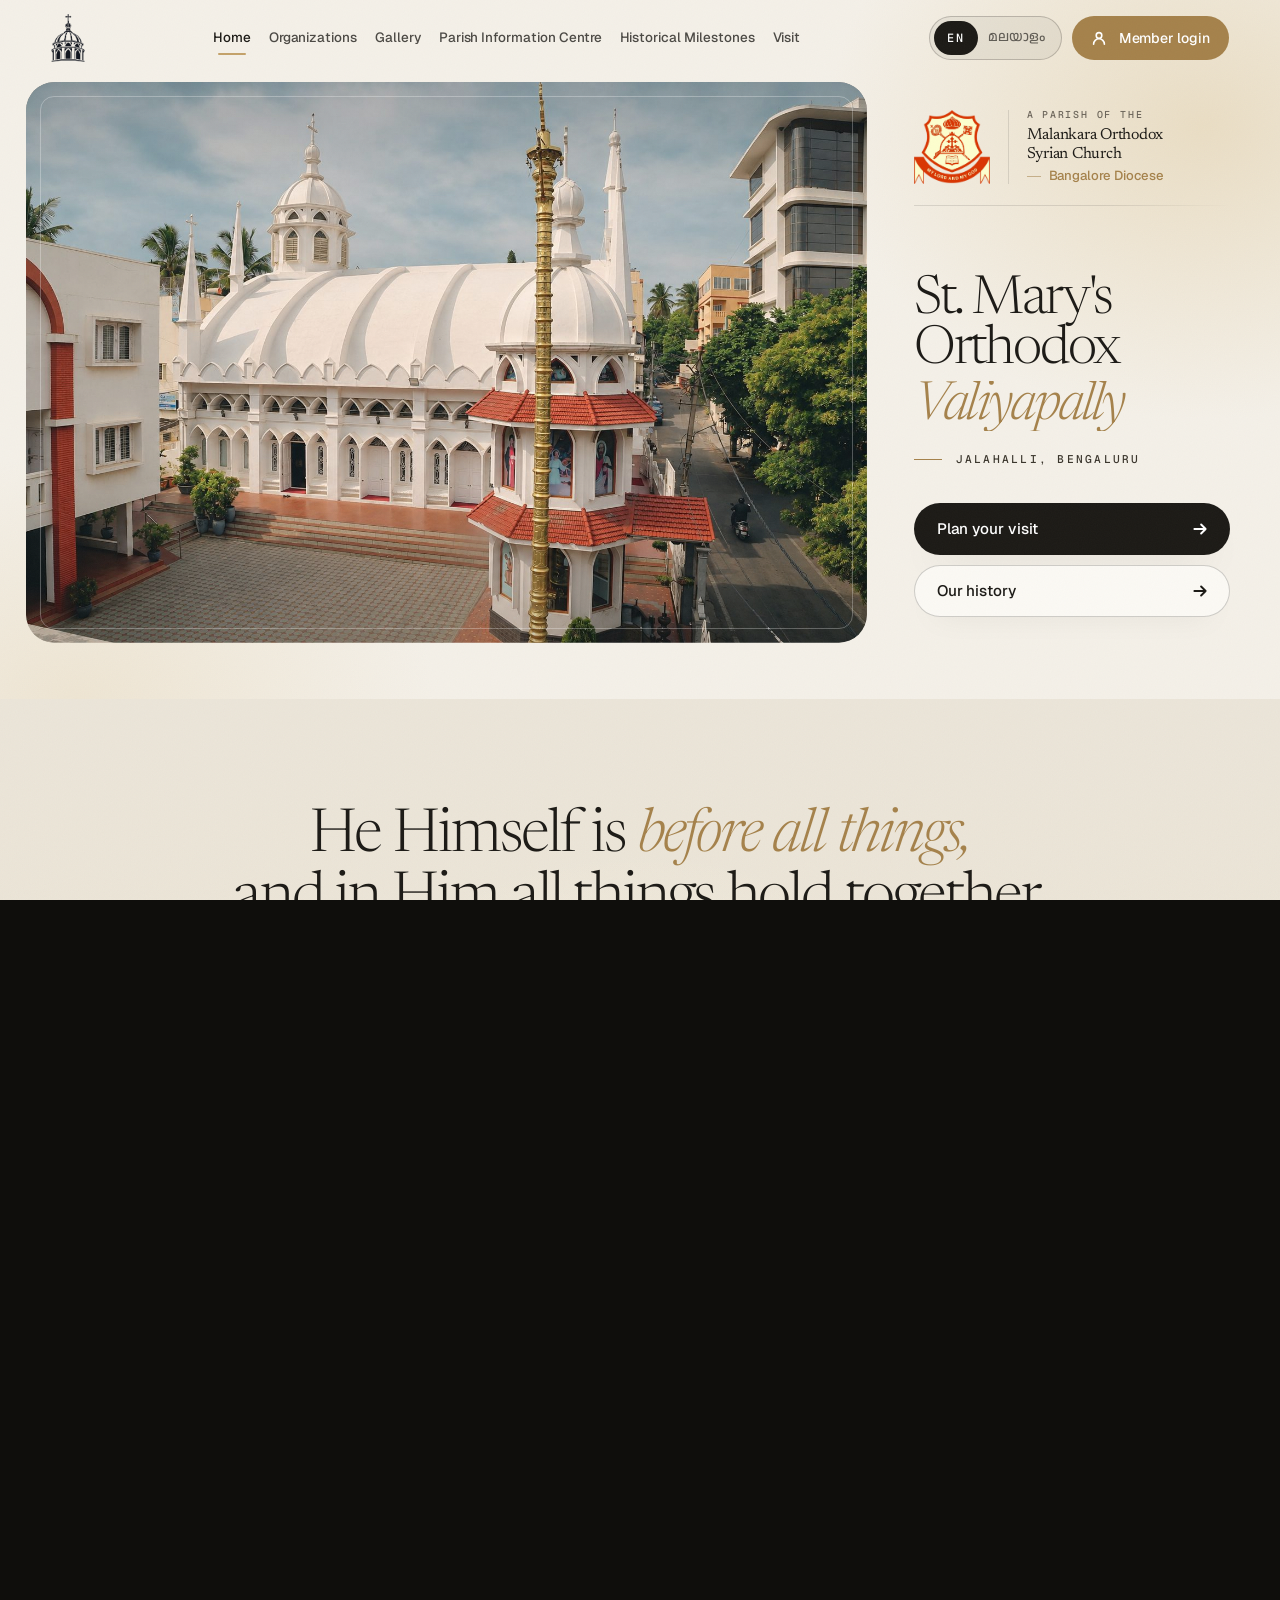
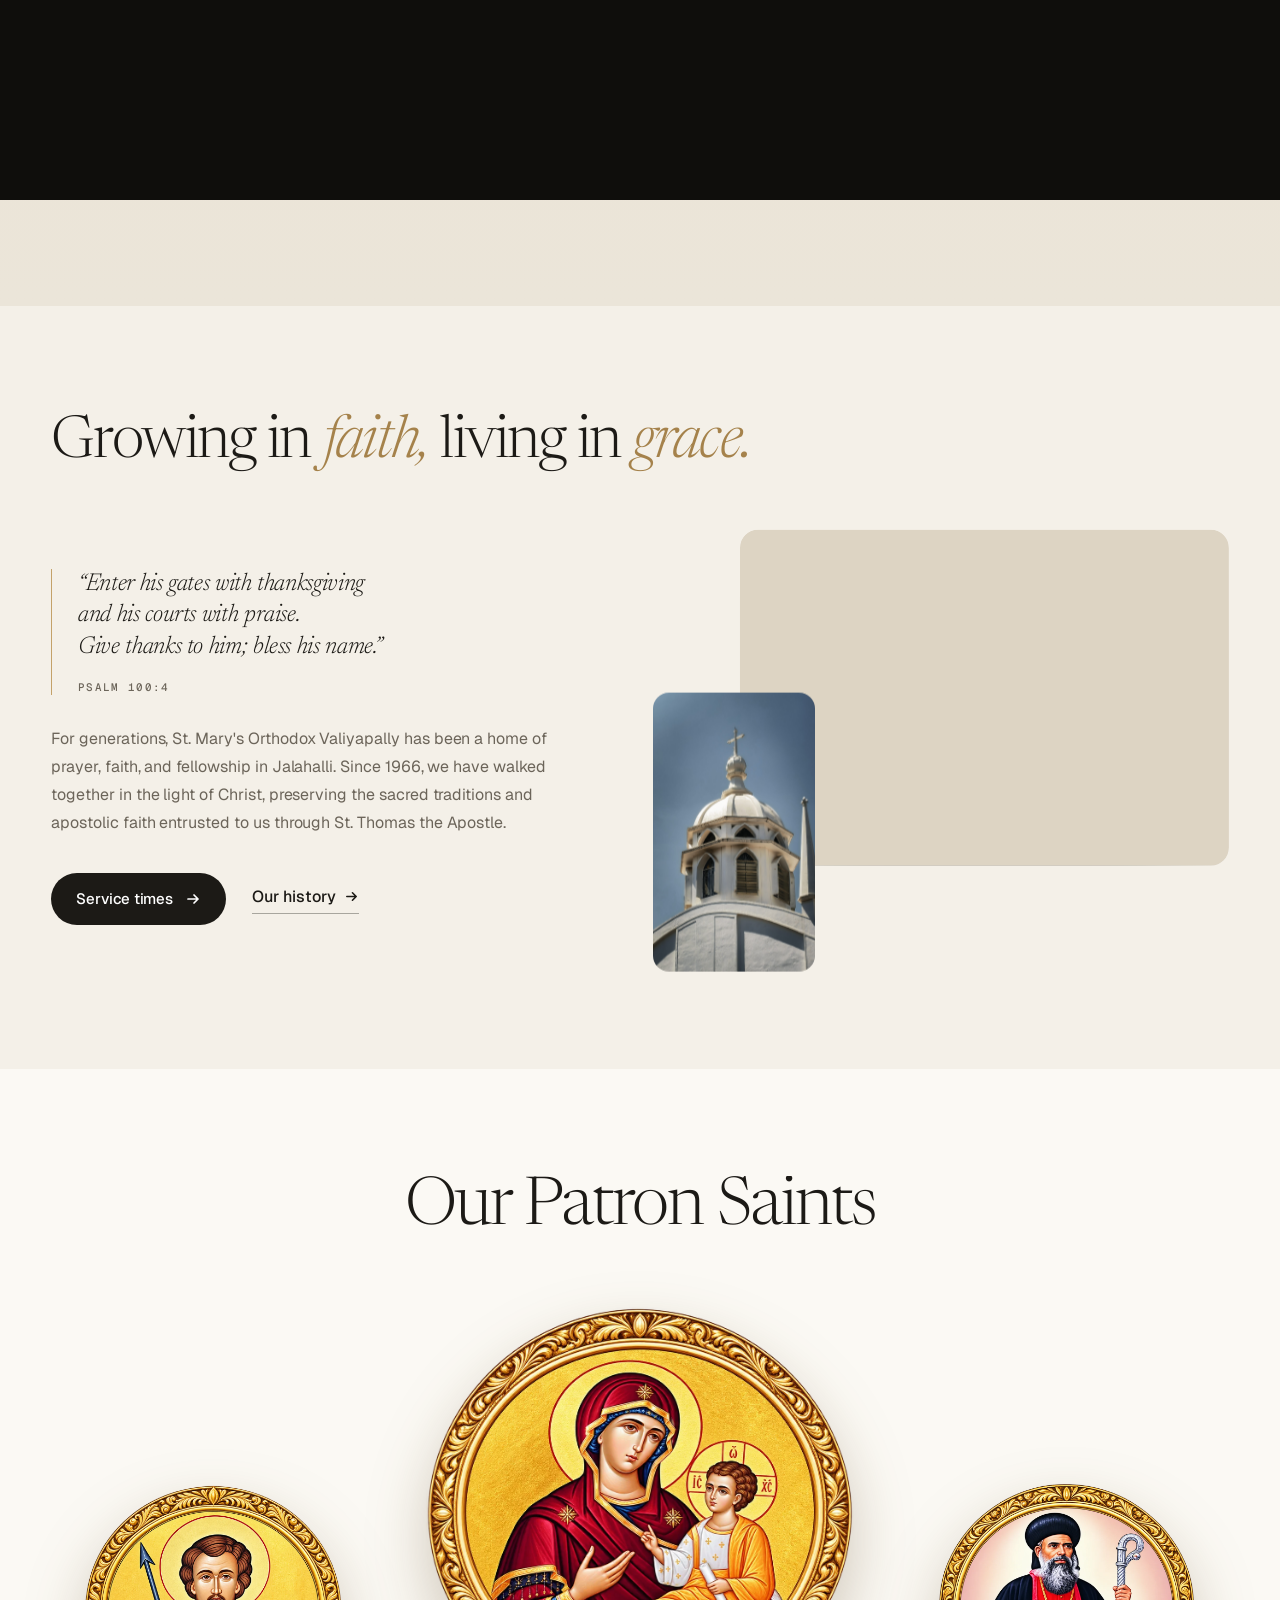
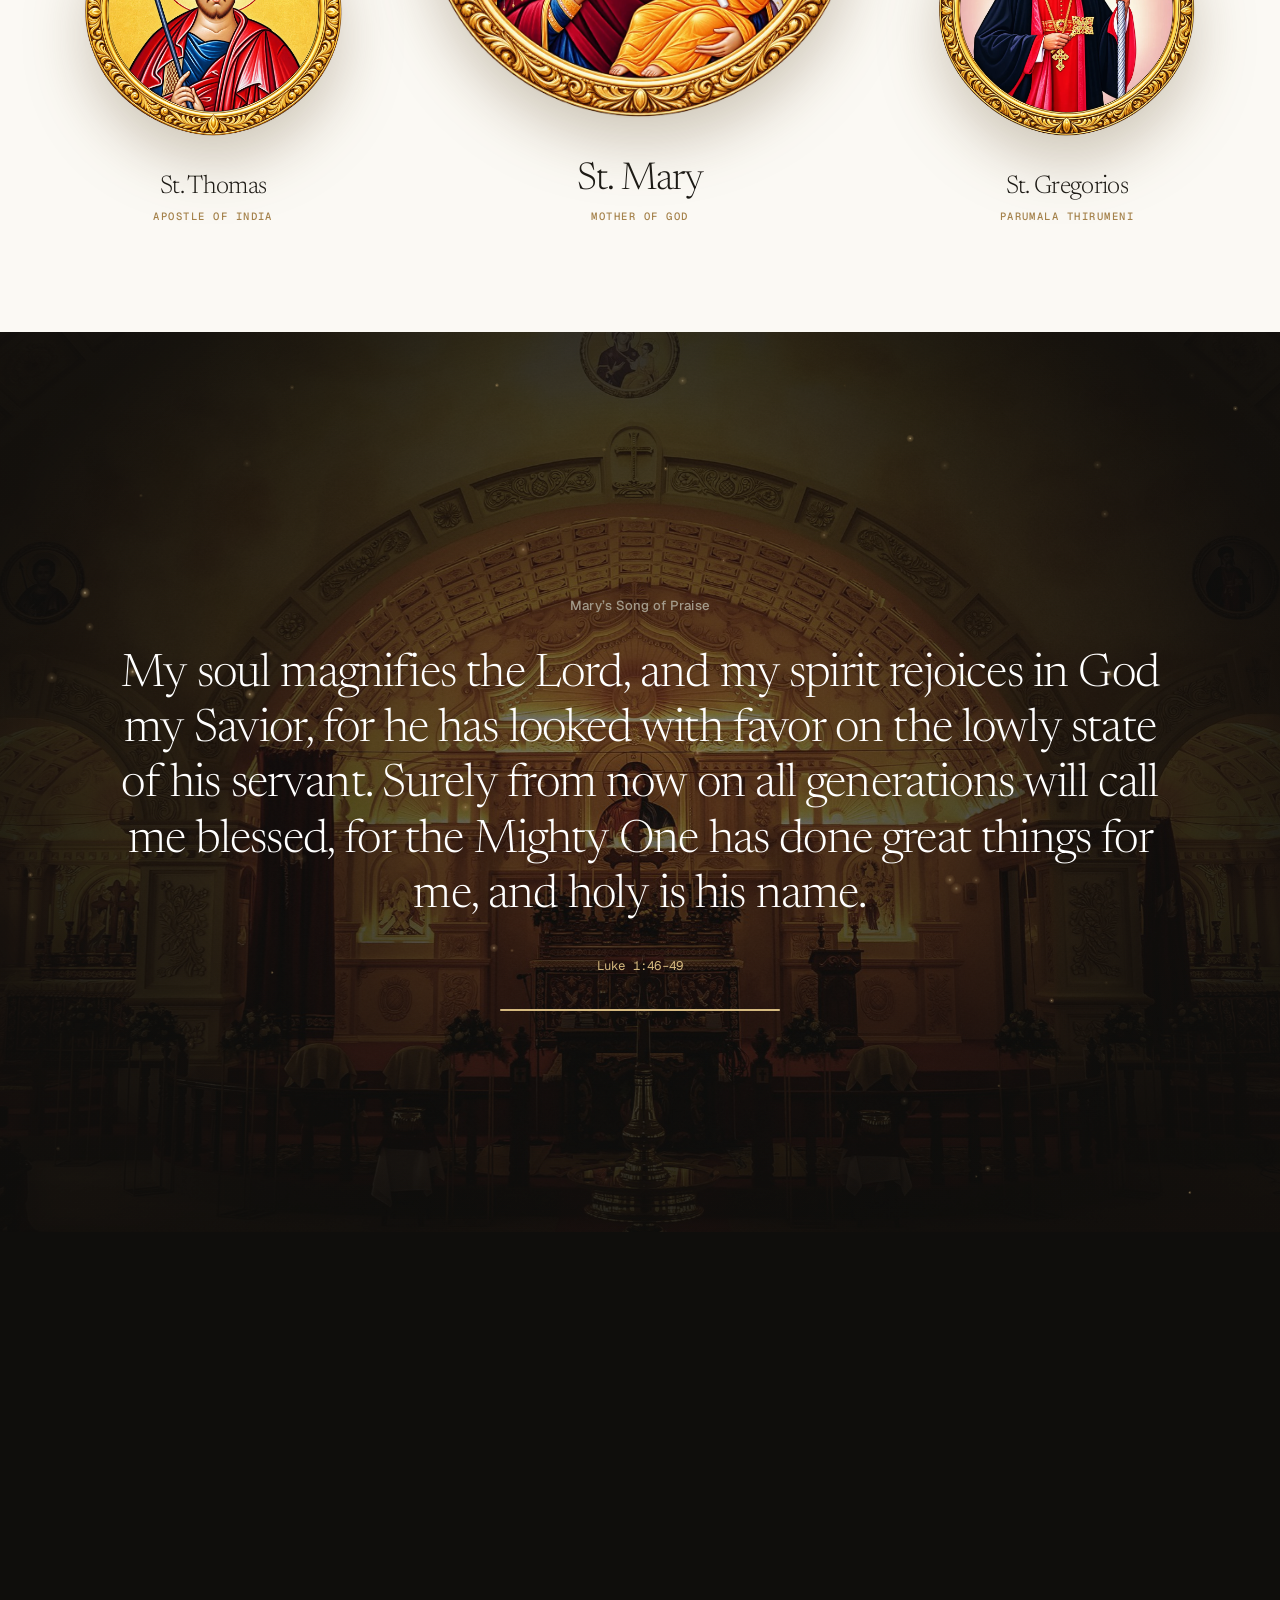
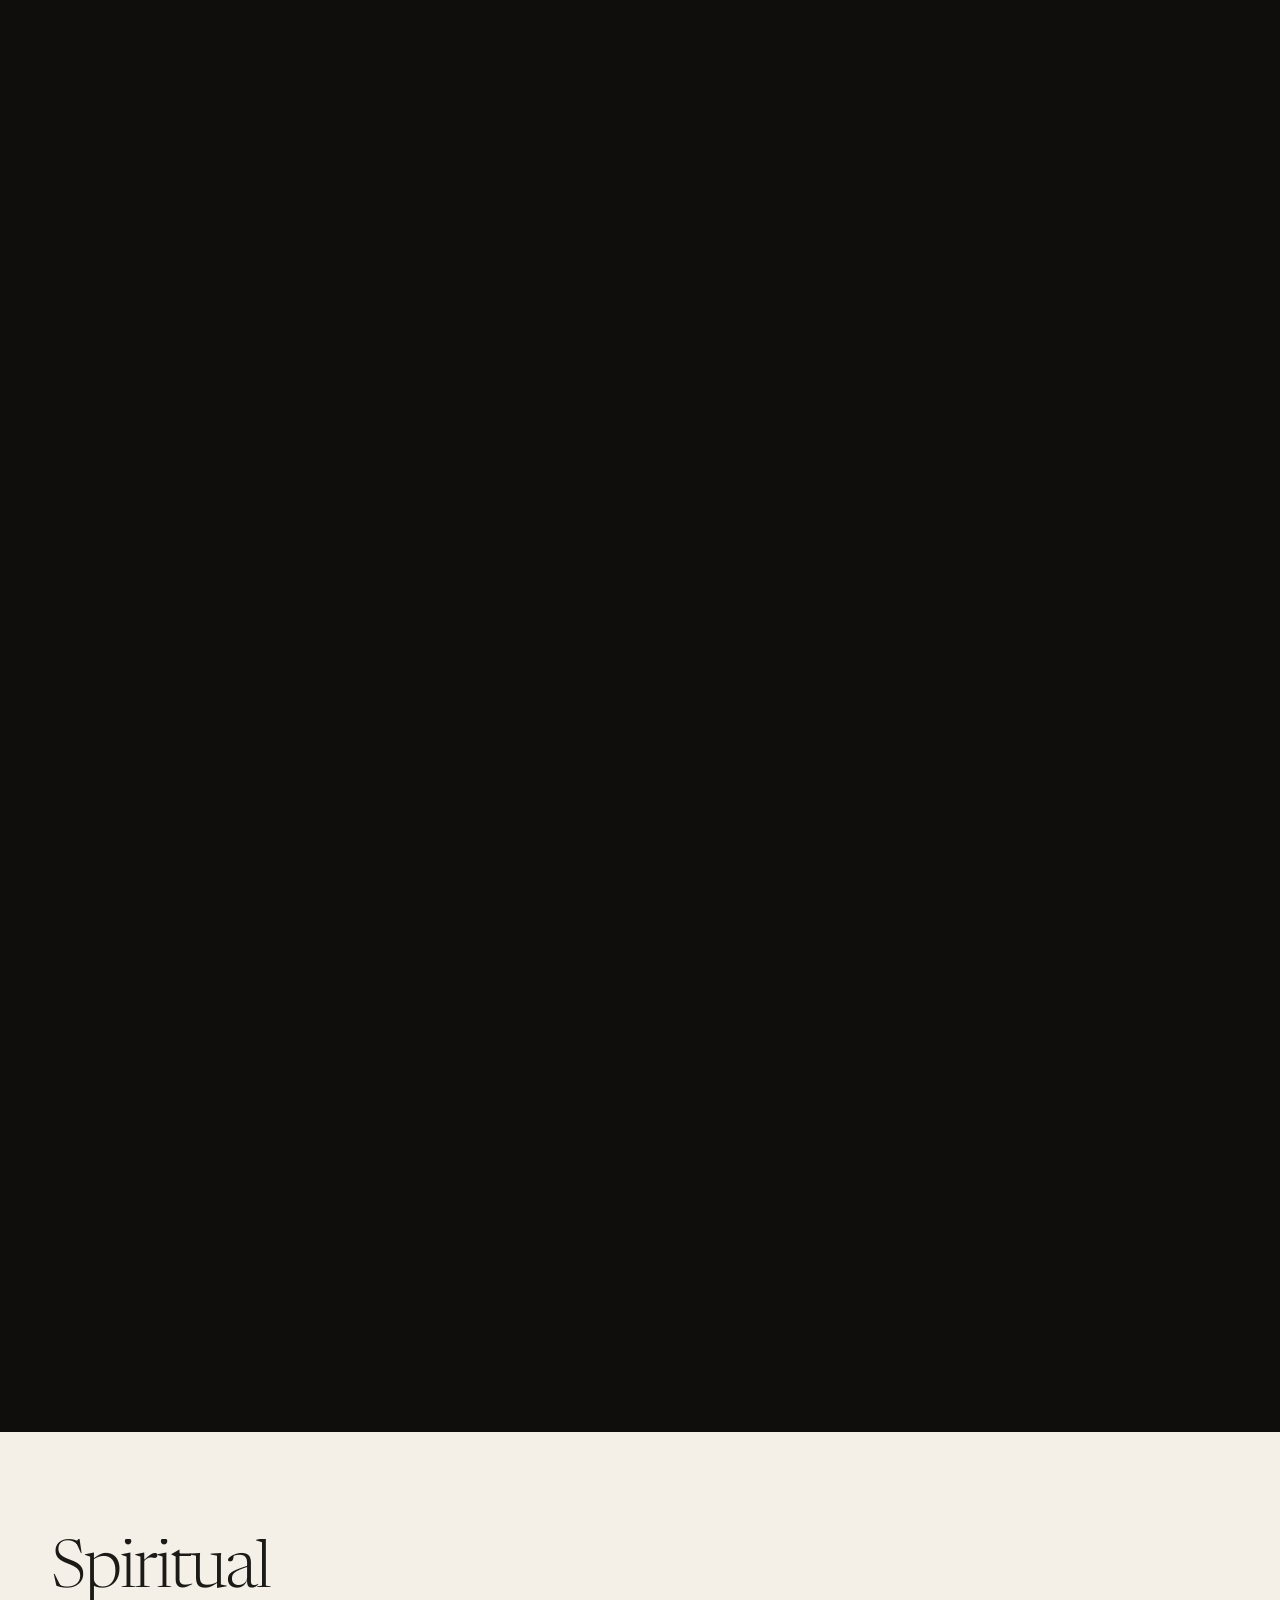
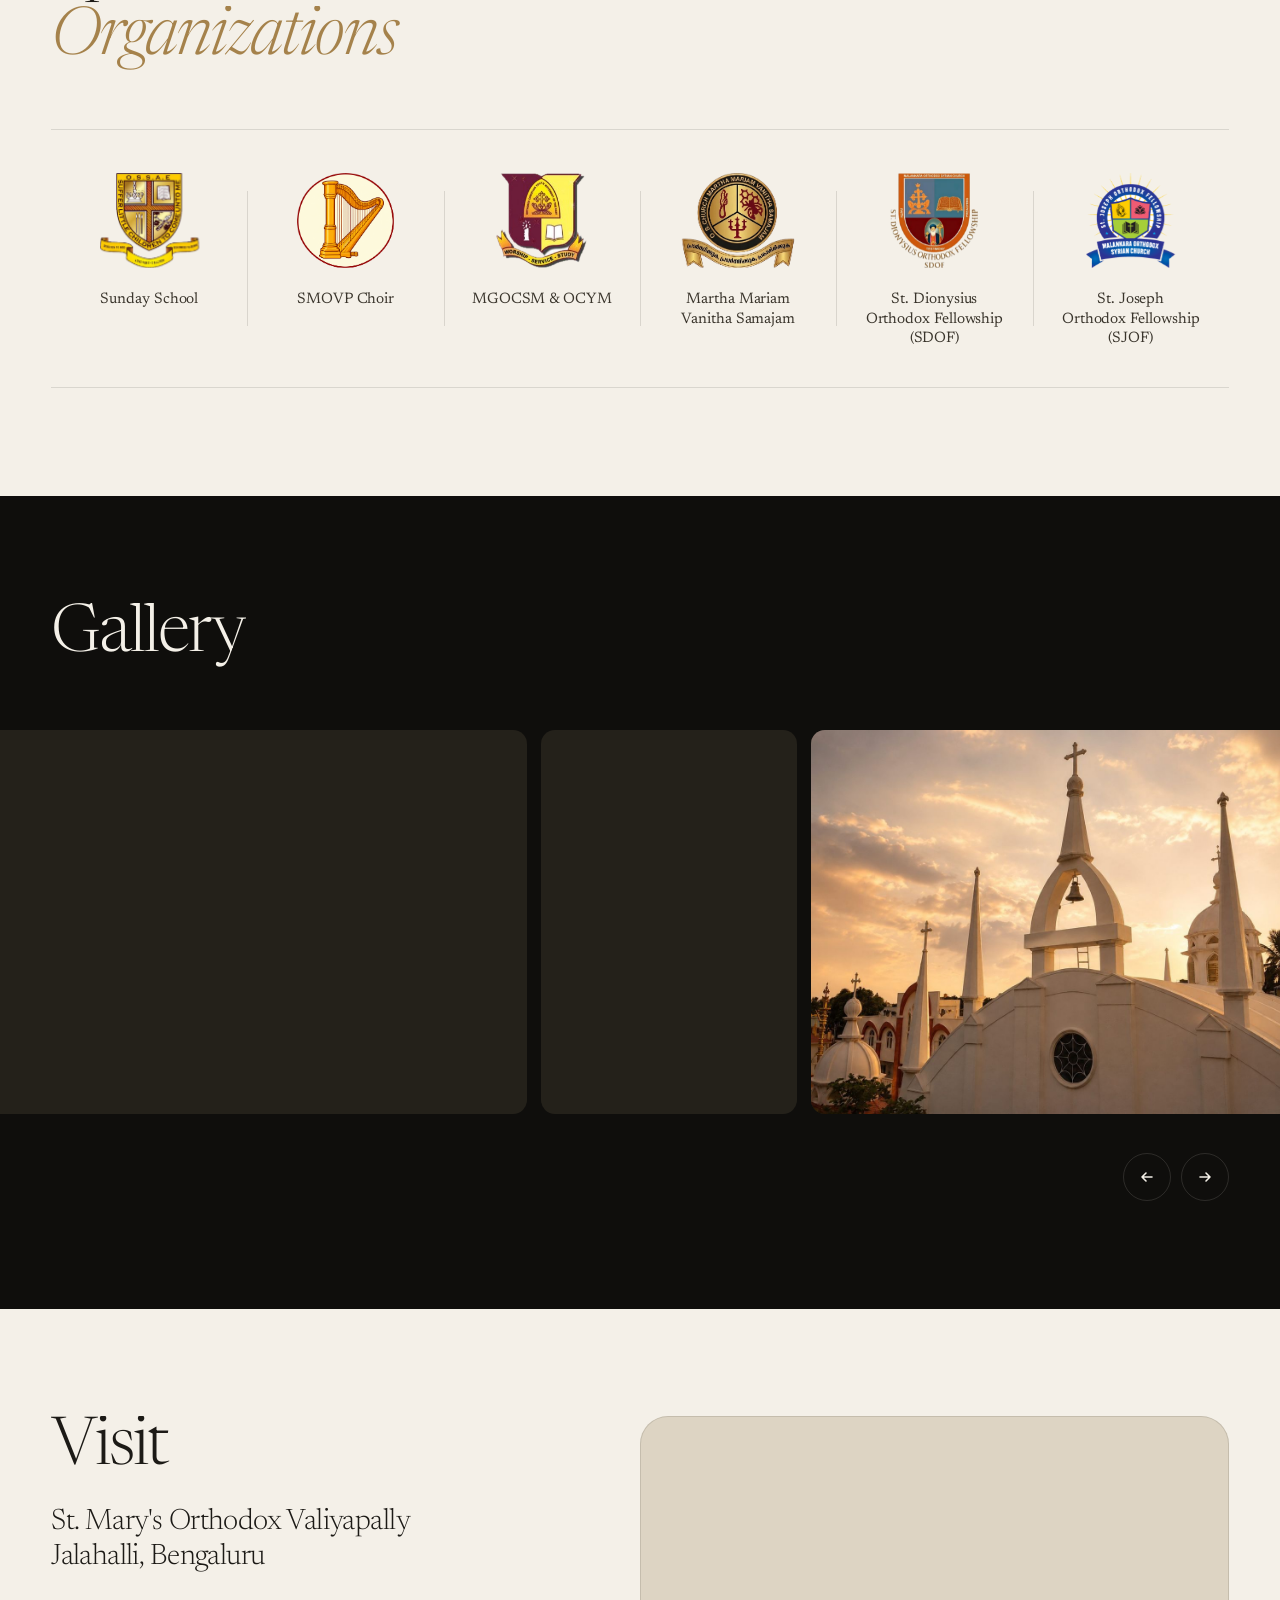
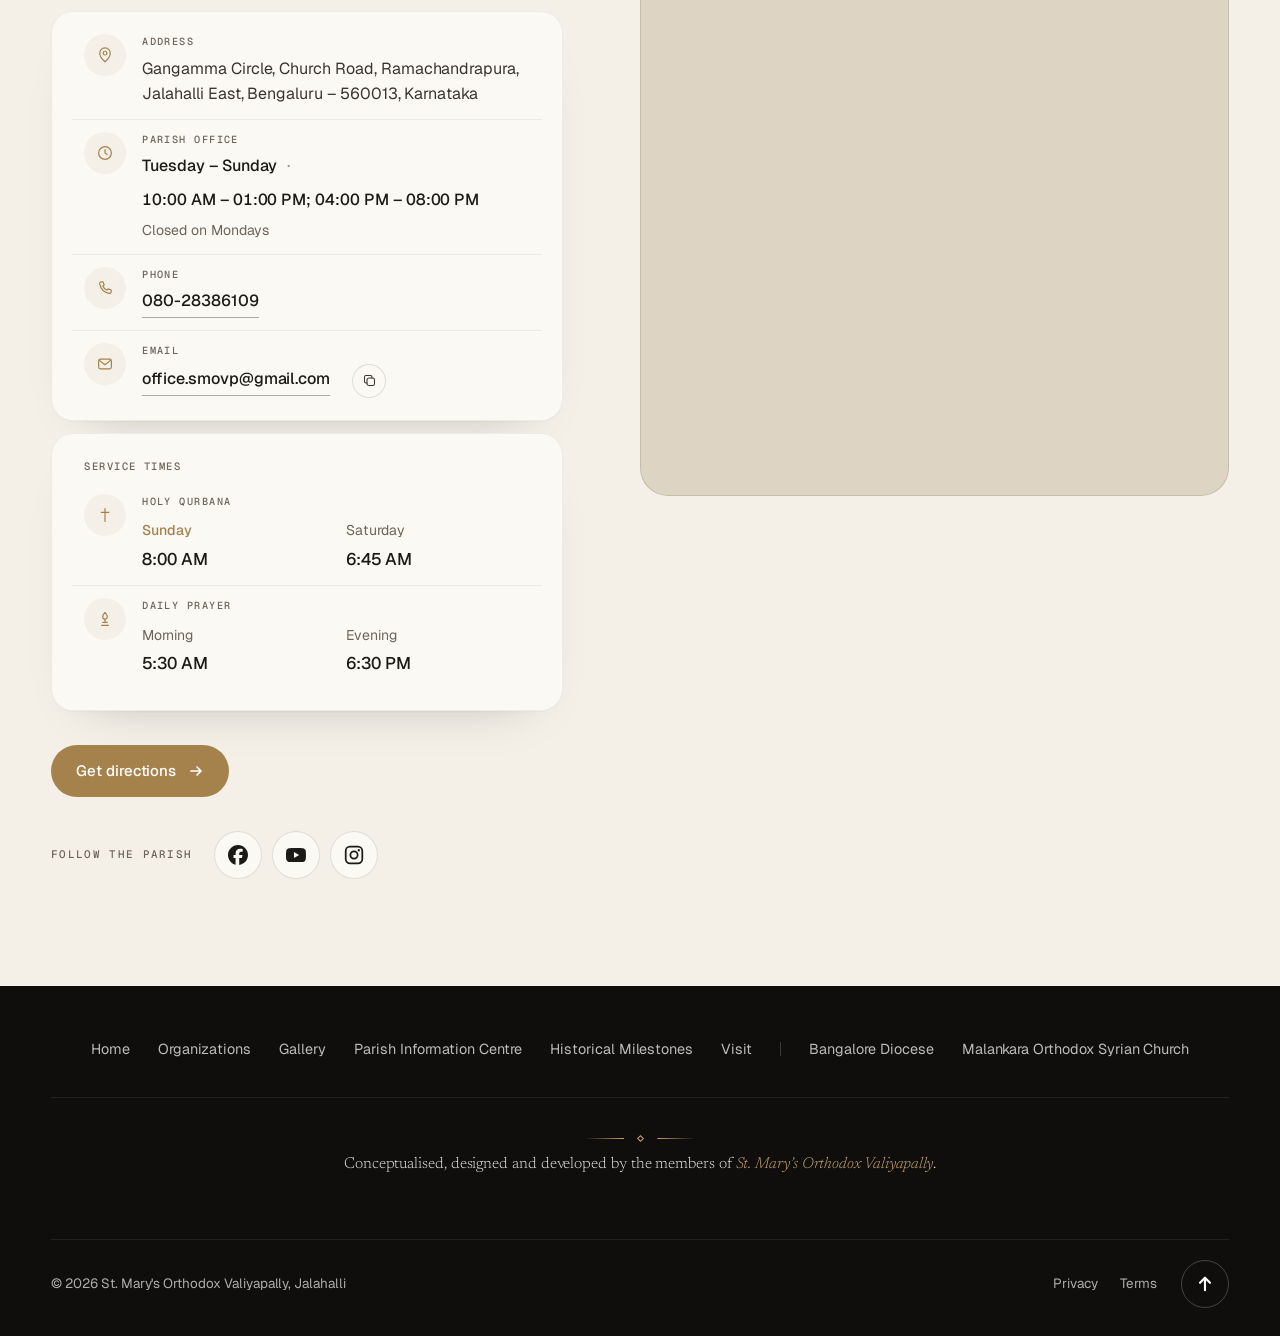
==== commit 7ad3ffcc: "Add Privacy Notice and Terms of Use pages, link from footer" ====
--- a/index.html
+++ b/index.html
@@ -2270,7 +2270,7 @@
     <div class="f-credit rv"><span class="f-orn" aria-hidden="true"><i></i></span><p data-i18n="foot.credit">Conceptualised, designed and developed<br class="d"> by the members of <em>St.&nbsp;Mary’s Orthodox Valiyapally</em>.</p></div>
     <div class="f-base">
       <span>© <span id="year">2026</span> <span data-i18n="foot.copy">St. Mary's Orthodox Valiyapally, Jalahalli</span></span>
-      <div class="f-end"><nav aria-label="Policies"><a data-i18n="foot.privacy">Privacy</a><a data-i18n="foot.terms">Terms</a></nav><button class="totop" type="button" id="toTop" aria-label="Back to top" data-tip><svg class="ring" viewBox="0 0 36 36" aria-hidden="true"><circle cx="18" cy="18" r="17.5" pathLength="100"/></svg><svg><use href="#up"/></svg></button></div>
+      <div class="f-end"><nav aria-label="Policies"><a href="privacy.html">Privacy</a><a href="terms.html">Terms</a></nav><button class="totop" type="button" id="toTop" aria-label="Back to top" data-tip><svg class="ring" viewBox="0 0 36 36" aria-hidden="true"><circle cx="18" cy="18" r="17.5" pathLength="100"/></svg><svg><use href="#up"/></svg></button></div>
     </div>
   </div>
 </footer>
